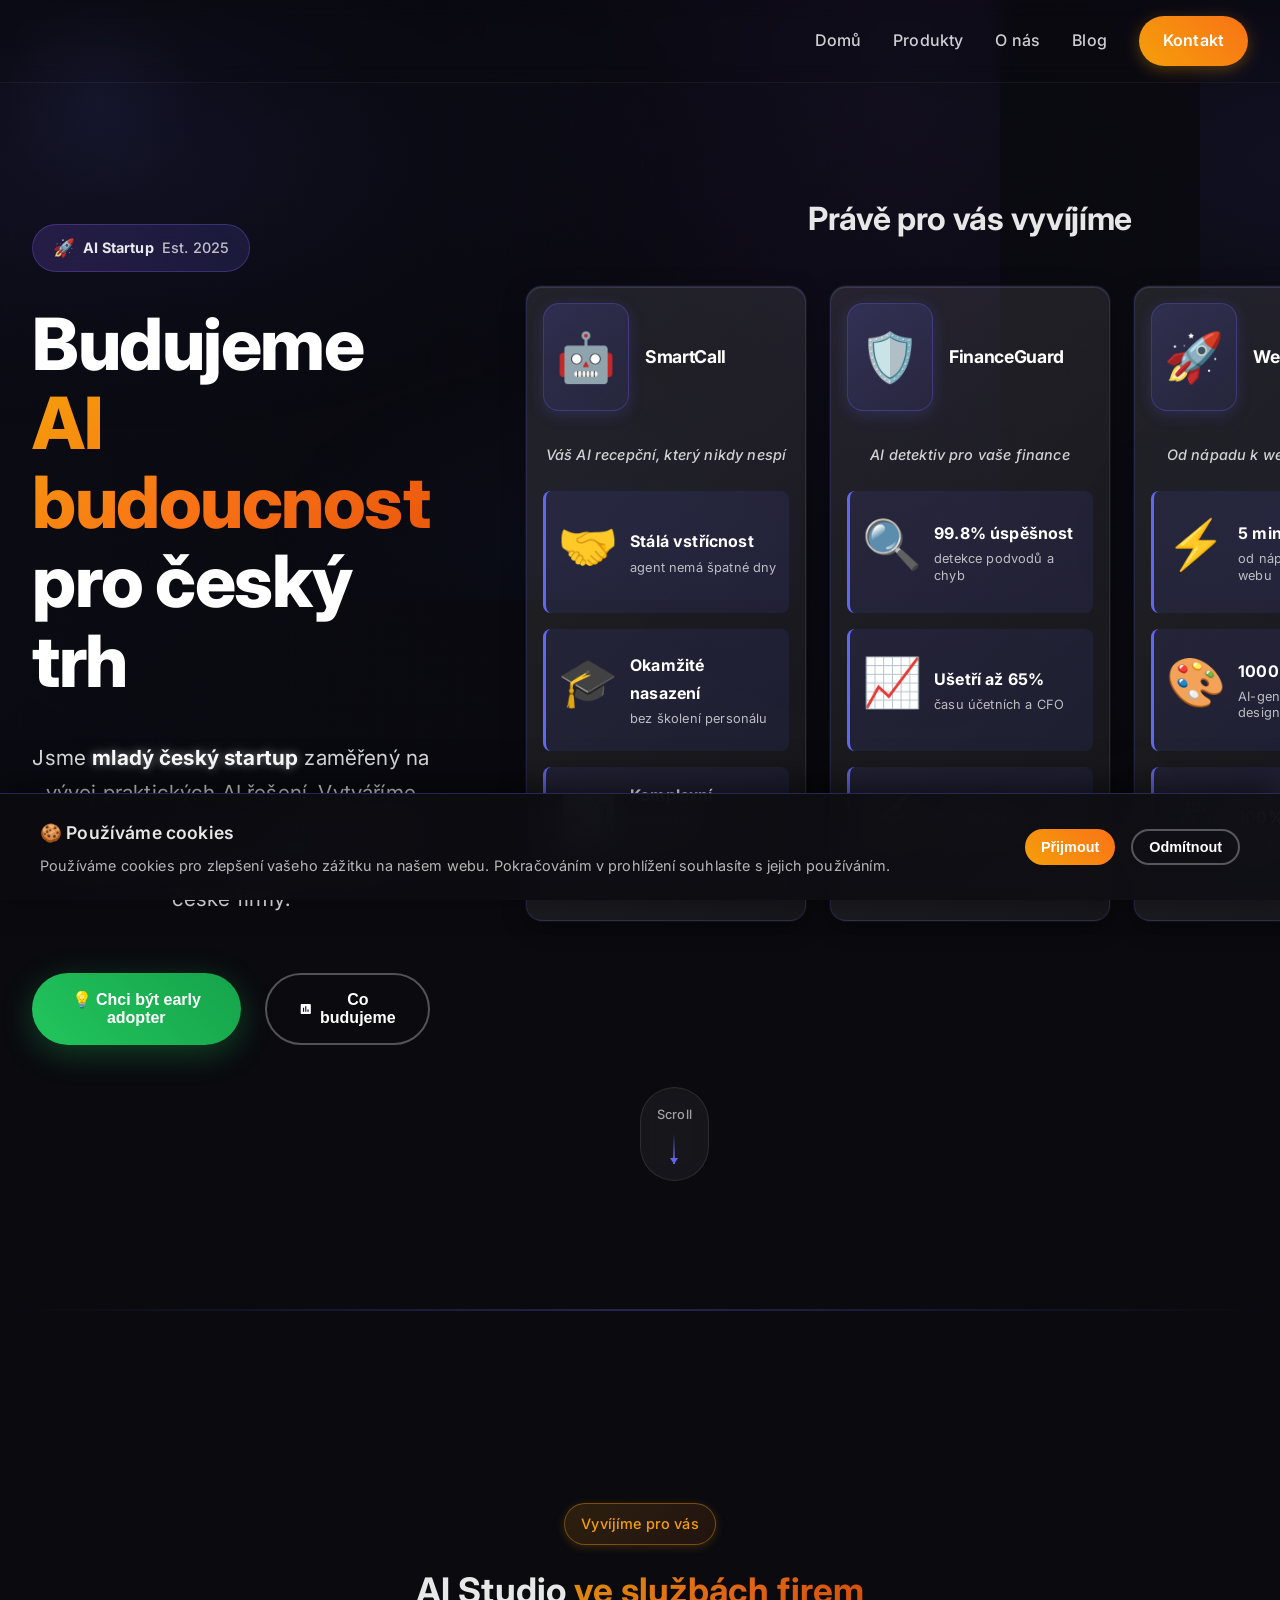
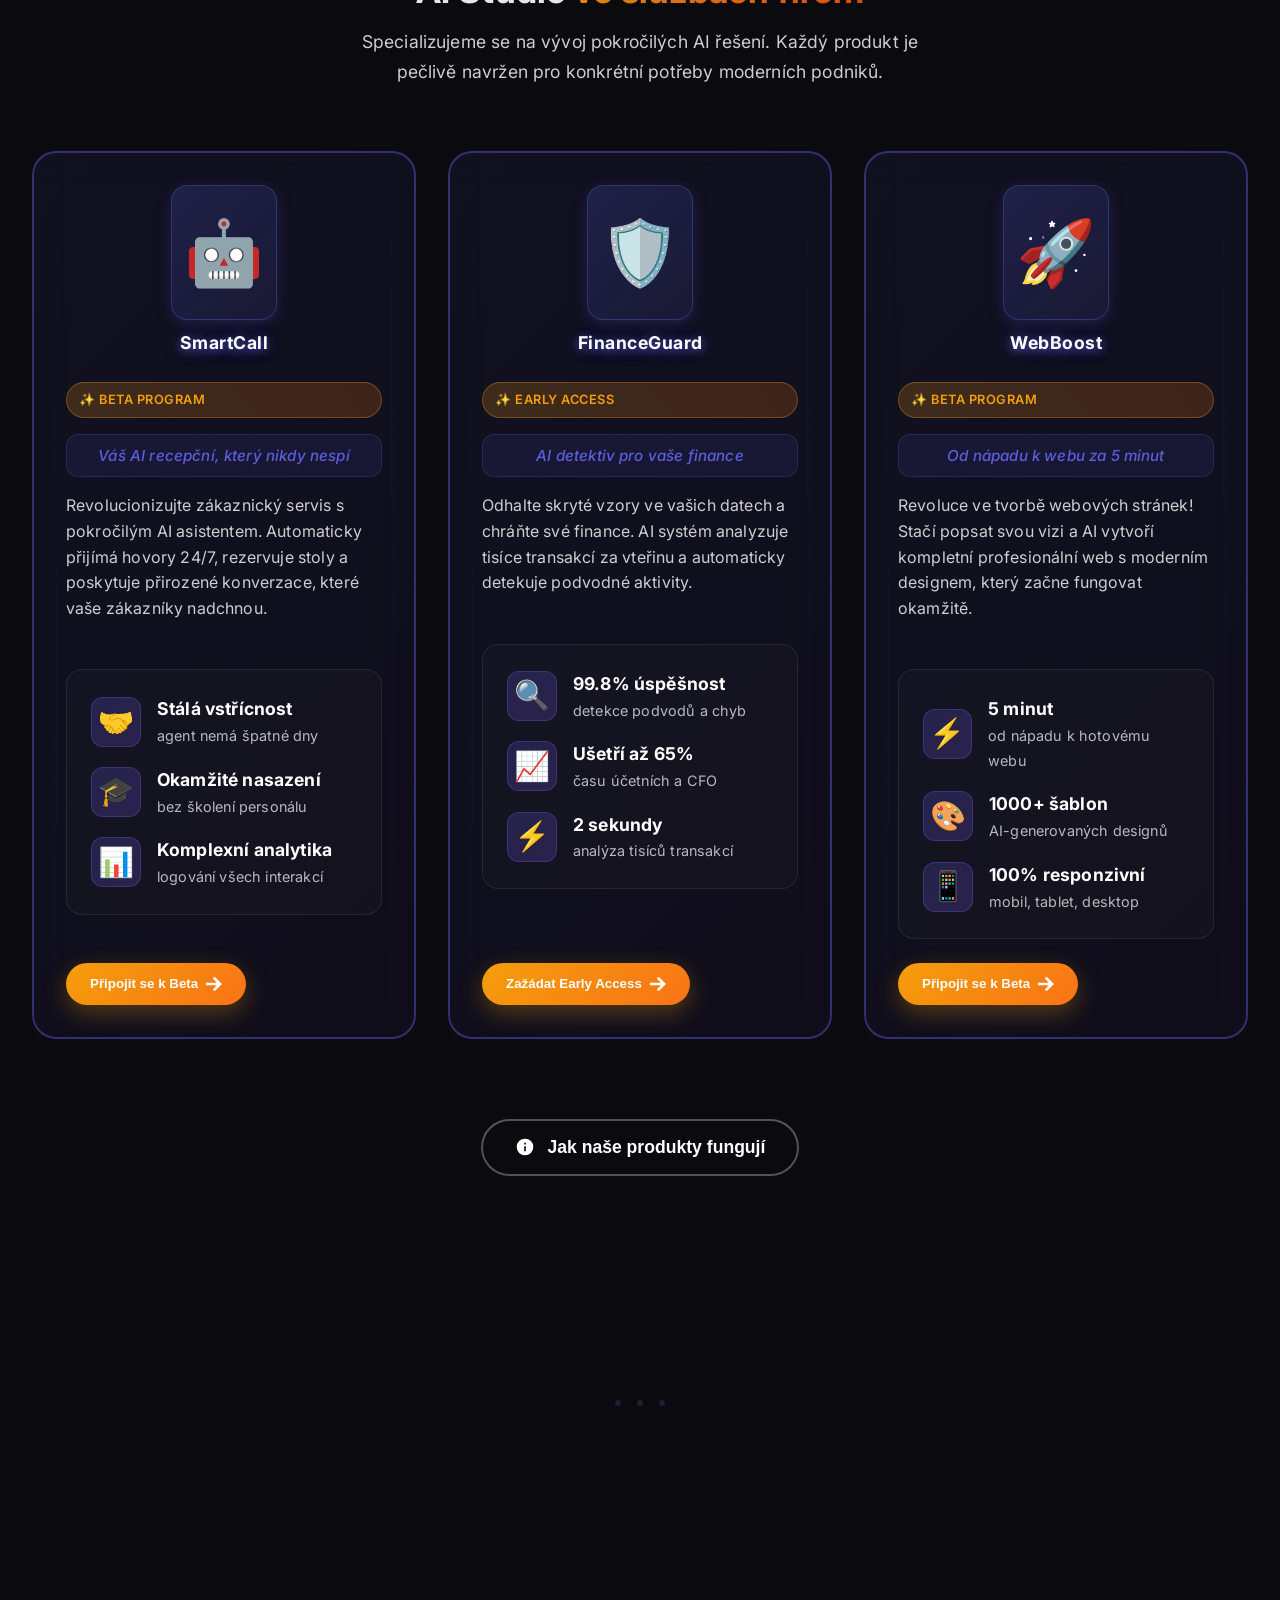
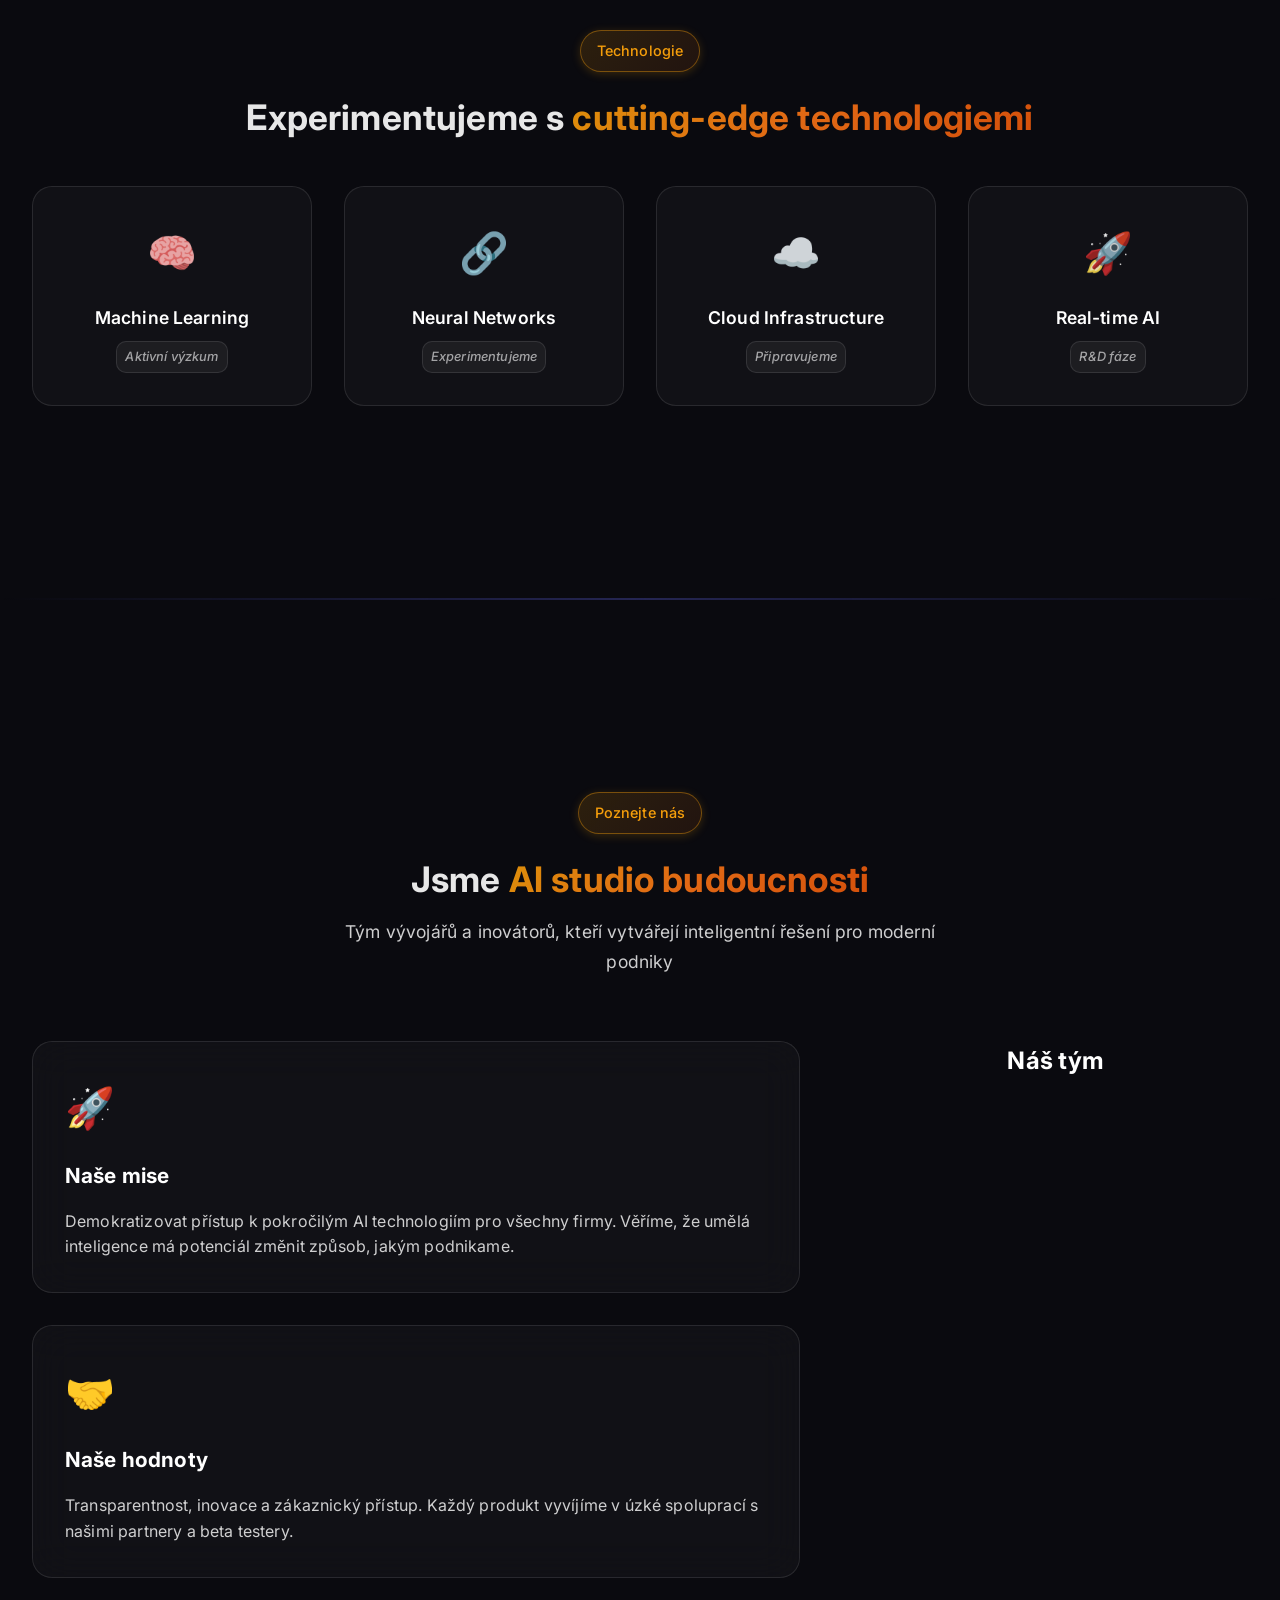
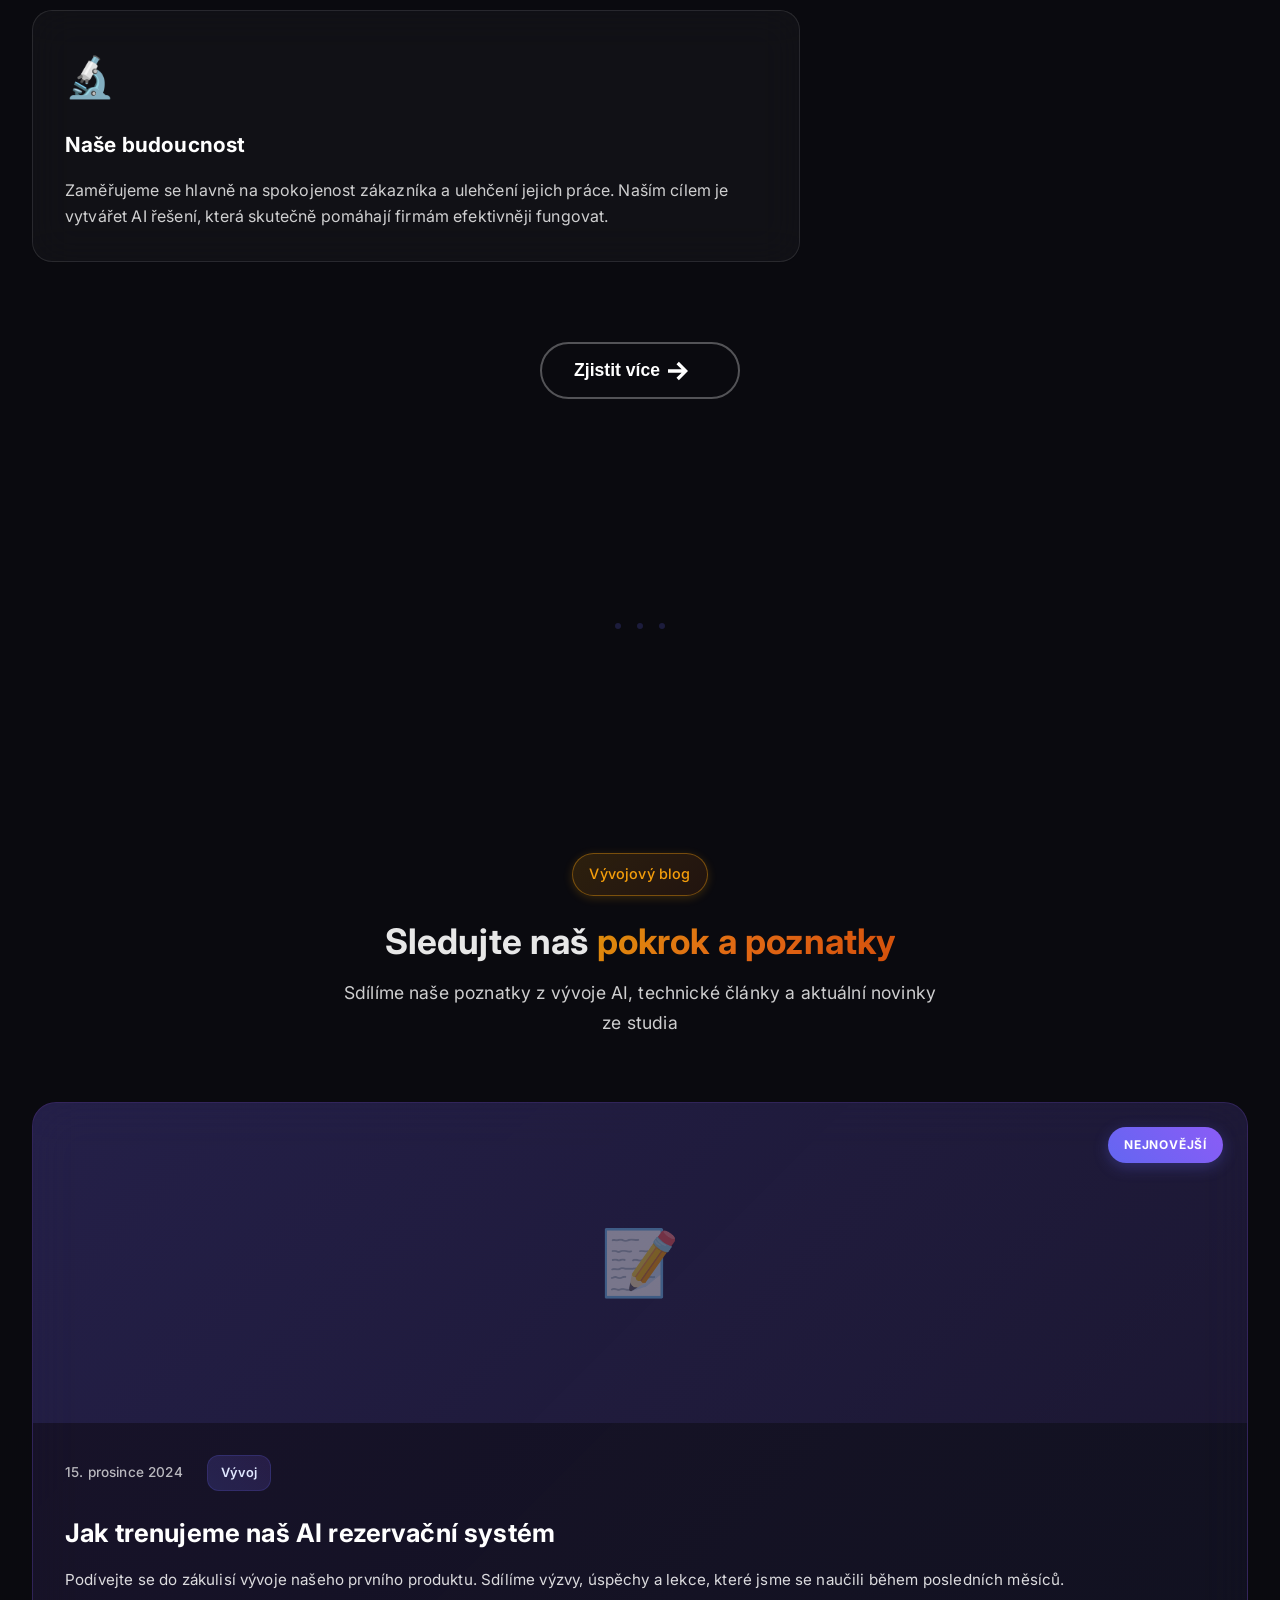
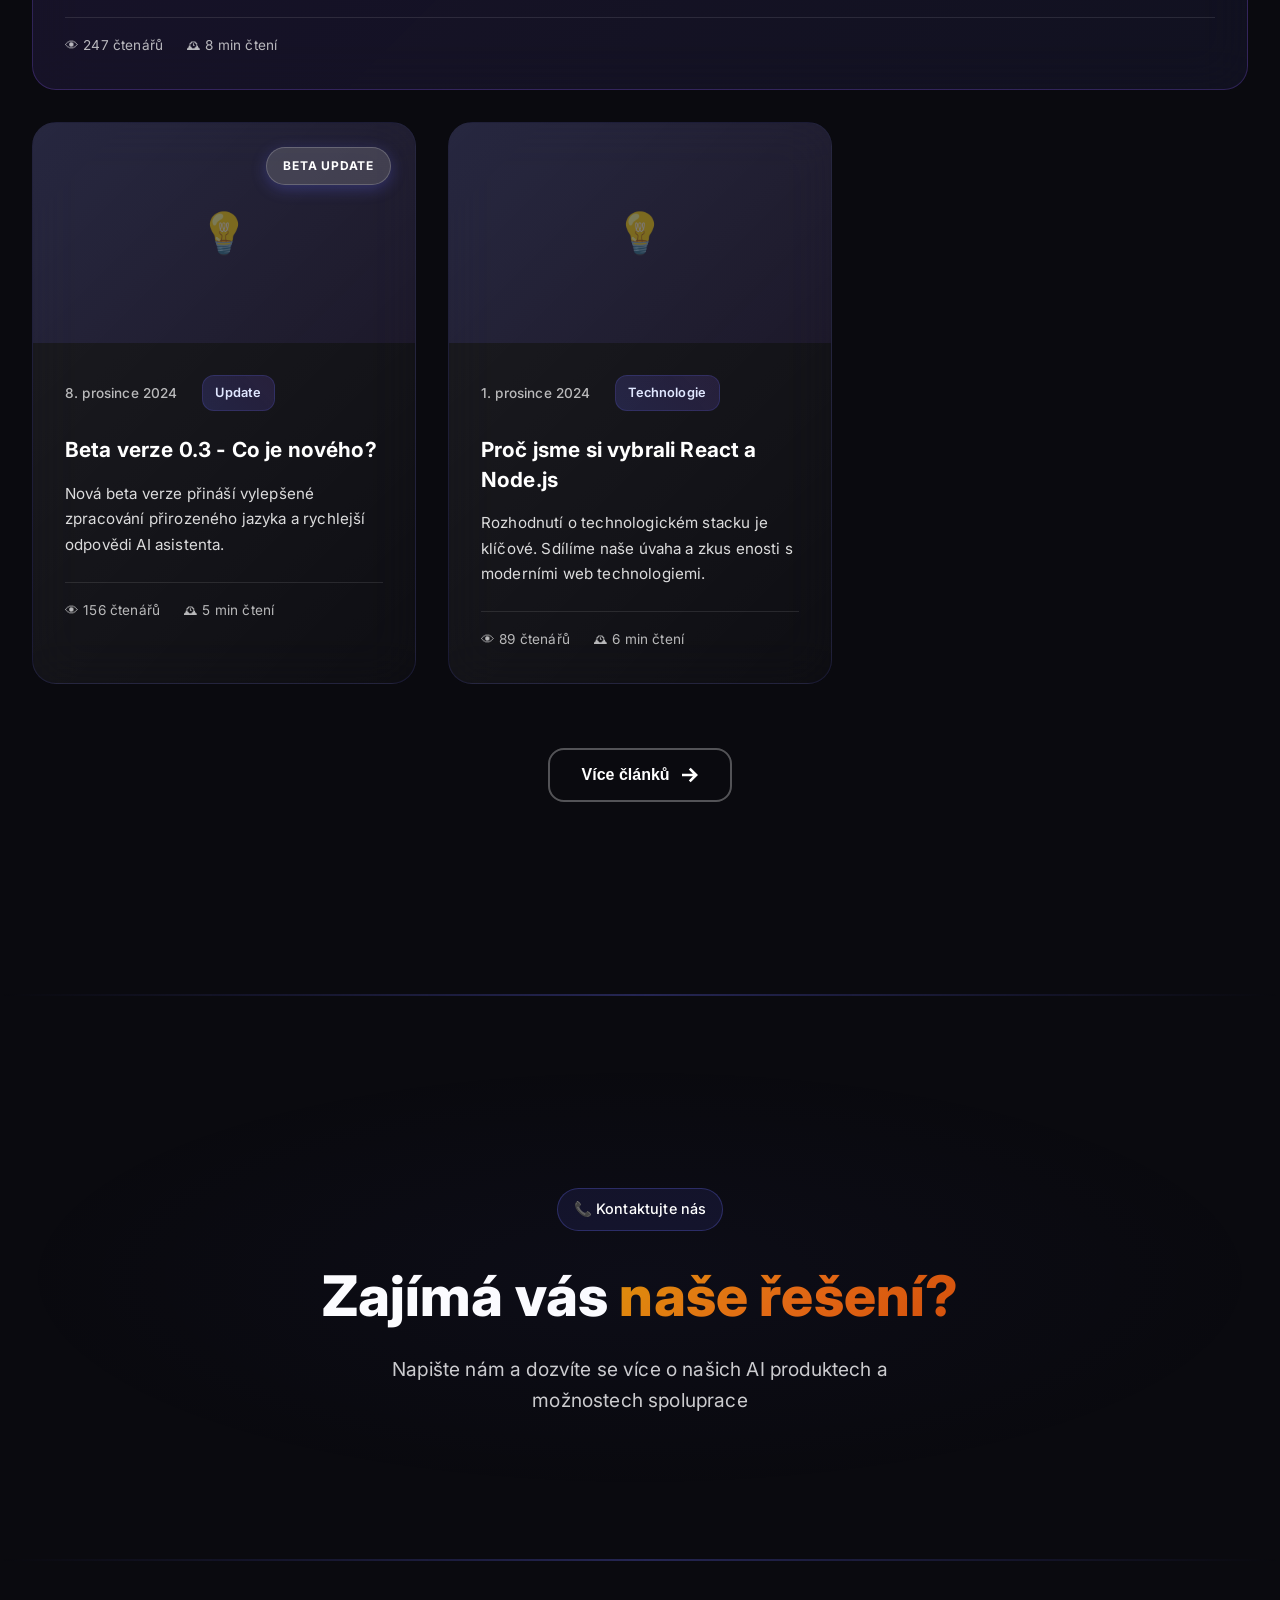
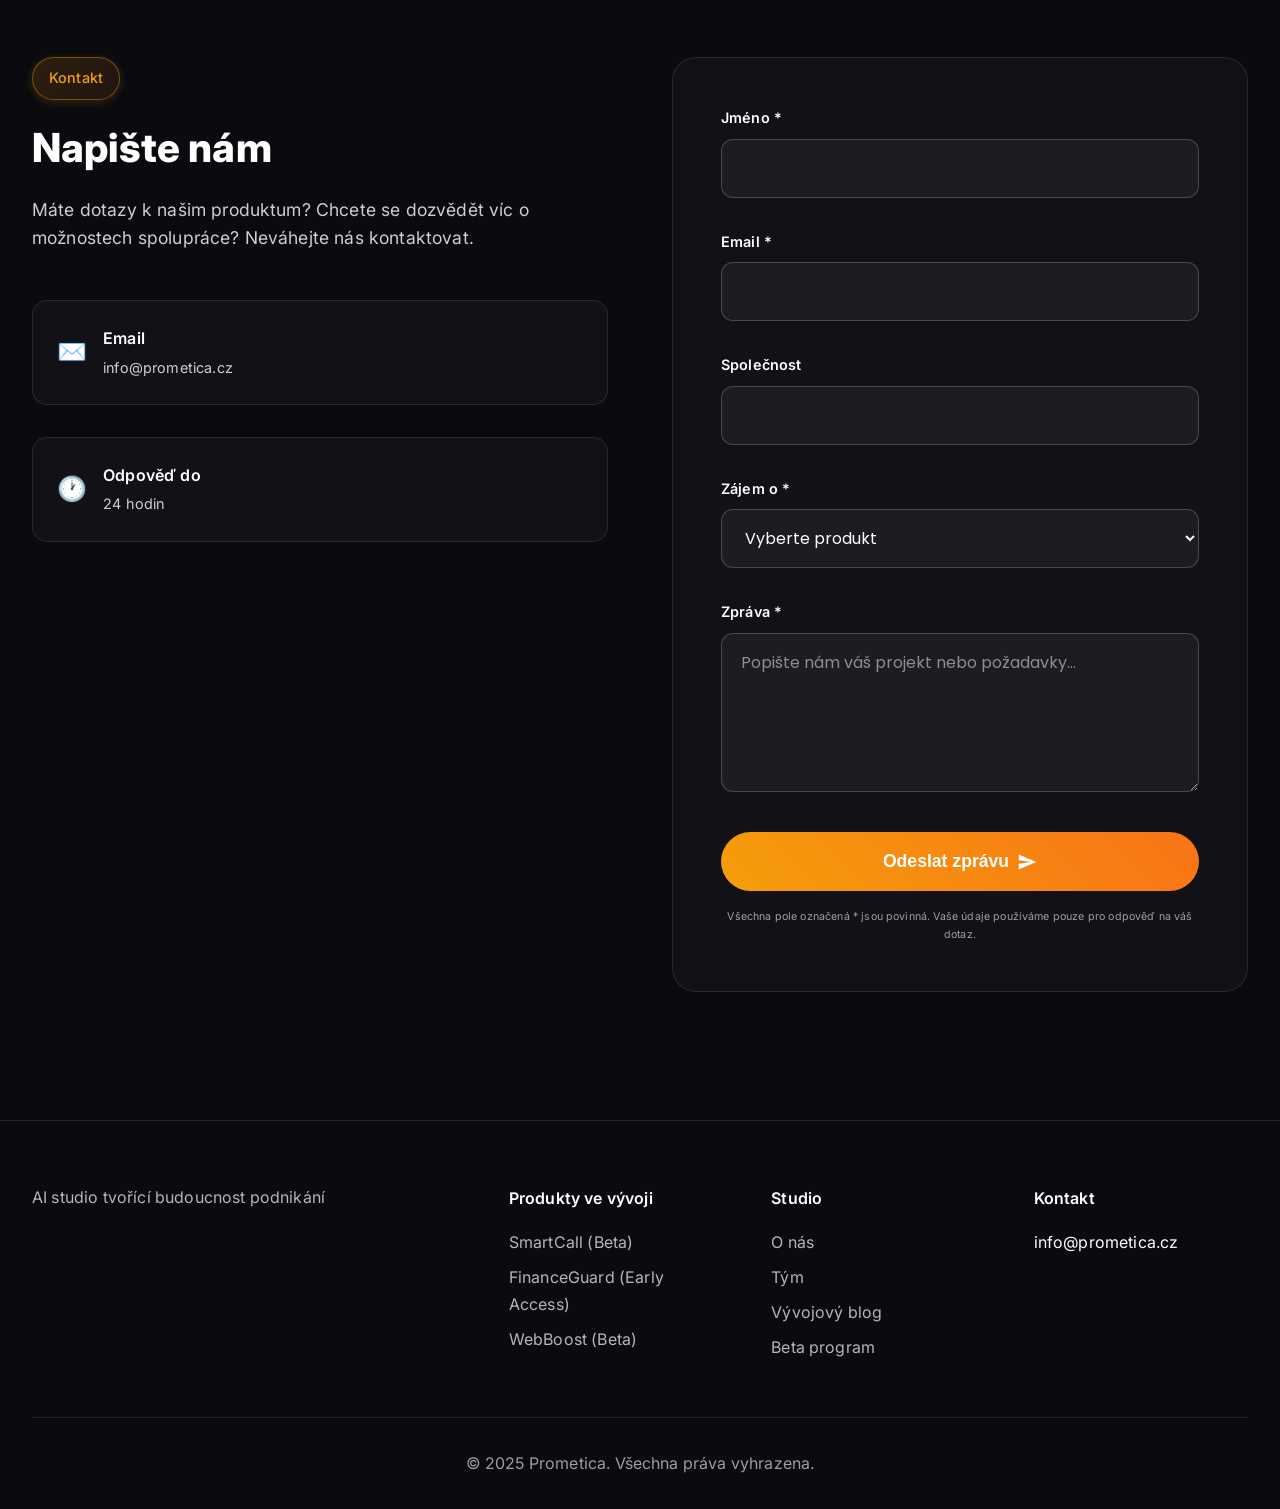
==== index.html @ 22d5f240 "SmartCall vylepšení: nové funkce a lepší UX - Přidány nové funkce SmartCall: stálá vstřícnost, okamž" ====
<!DOCTYPE html>
<html lang="cs">
<head>
    <meta charset="UTF-8">
    <meta name="viewport" content="width=device-width, initial-scale=1.0">
    <meta http-equiv="Cache-Control" content="no-cache, no-store, must-revalidate">
    <meta http-equiv="Pragma" content="no-cache">
    <meta http-equiv="Expires" content="0">
    <title>Prometica - AI řešení budoucnosti</title>
    <link rel="stylesheet" href="./styles.css?v=1.0">
    <link href="https://fonts.googleapis.com/css2?family=Inter:wght@300;400;500;600;700;800&family=Poppins:wght@300;400;500;600;700;800&display=swap" rel="stylesheet">
</head>
<body>
    <!-- Background Elements -->
    <div class="bg-grid"></div>
    <div class="bg-gradient"></div>
    <div class="cursor-glow"></div>
    
    <!-- Navigation -->
    <nav class="navbar">
        <div class="nav-container">
            <div class="nav-menu">
                <a href="#home" class="nav-link">
                    <span class="nav-link-text">Domů</span>
                    <span class="nav-link-hover"></span>
                </a>
                <a href="produkty.html" class="nav-link">
                    <span class="nav-link-text">Produkty</span>
                    <span class="nav-link-hover"></span>
                </a>
                <a href="about_us.html" class="nav-link">
                    <span class="nav-link-text">O nás</span>
                    <span class="nav-link-hover"></span>
                </a>
                <a href="blog.html" class="nav-link">
                    <span class="nav-link-text">Blog</span>
                    <span class="nav-link-hover"></span>
                </a>
                <a href="#contact" class="nav-cta">
                    <span>Kontakt</span>
                    <div class="btn-glow"></div>
                </a>
            </div>
            <div class="mobile-menu-toggle">
                <span></span>
                <span></span>
                <span></span>
            </div>
        </div>
    </nav>

    <!-- Hero Section -->
    <section id="home" class="hero">
        <div class="hero-particles"></div>
        <div class="hero-container">
            <div class="hero-content">
                <div class="startup-badge">
                    <span class="badge-icon">🚀</span>
                    <span class="badge-text">AI Startup</span>
                    <span class="badge-year">Est. 2025</span>
                </div>
                <h1 class="hero-title">
                    <span class="title-line">Budujeme</span>
                    <span class="title-line gradient-text">AI budoucnost</span>
                    <span class="title-line">pro český trh</span>
                </h1>
                <p class="hero-subtitle">
                    Jsme <span class="subtitle-emphasis">mladý český startup</span> zaměřený na vývoj praktických AI řešení. 
Vytváříme řešení, která skutečně 
                    <strong>ušetří čas</strong>, <strong>sníží náklady</strong> a <strong>zautomatizují procesy</strong> pro české firmy.
                </p>
                <div class="hero-buttons">
                    <button class="btn btn-primary hero-cta-primary" onclick="document.querySelector('#contact').scrollIntoView({behavior: 'smooth'})">
                        <span>💡 Chci být early adopter</span>
                        <div class="btn-ripple"></div>
                        <div class="btn-particles"></div>
                    </button>
                    <button class="btn btn-secondary" onclick="document.querySelector('#solutions').scrollIntoView({behavior: 'smooth'})">
                        <svg width="20" height="20" viewBox="0 0 24 24" fill="currentColor">
                            <path d="M19 3H5c-1.1 0-2 .9-2 2v14c0 1.1.9 2 2 2h14c1.1 0 2-.9 2-2V5c0-1.1-.9-2-2-2zM9 17H7v-7h2v7zm4 0h-2V7h2v10zm4 0h-2v-4h2v4z"/>
                        </svg>
                        <span>Co budujeme</span>
                    </button>
                </div>
            </div>
            <div class="hero-visual">
                <h3 class="cards-title">Právě pro vás vyvíjíme</h3>
                <div class="visual-container">
                    <div class="floating-card card-ai">
                        <div class="card-header">
                            <div class="card-icon">🤖</div>
                            <div class="card-title">SmartCall</div>
                        </div>
                        <div class="card-tagline">Váš AI recepční, který nikdy nespí</div>
                        <div class="card-content">
                            <div class="value-proposition">
                                <div class="value-item">
                                    <div class="value-icon">🤝</div>
                                    <div class="value-text">
                                        <div class="value-title">Stálá vstřícnost</div>
                                        <div class="value-desc">agent nemá špatné dny</div>
                                    </div>
                                </div>
                                <div class="value-item">
                                    <div class="value-icon">🎓</div>
                                    <div class="value-text">
                                        <div class="value-title">Okamžité nasazení</div>
                                        <div class="value-desc">bez školení personálu</div>
                                    </div>
                                </div>
                                <div class="value-item">
                                    <div class="value-icon">📊</div>
                                    <div class="value-text">
                                        <div class="value-title">Komplexní analytika</div>
                                        <div class="value-desc">logování všech interakcí</div>
                                    </div>
                                </div>
                            </div>
                        </div>
                        <div class="card-glow"></div>
                    </div>
                    
                    <div class="floating-card card-analytics">
                        <div class="card-header">
                            <div class="card-icon">🛡️</div>
                            <div class="card-title">FinanceGuard</div>
                        </div>
                        <div class="card-tagline">AI detektiv pro vaše finance</div>
                        <div class="card-content">
                            <div class="value-proposition">
                                <div class="value-item">
                                    <div class="value-icon">🔍</div>
                                    <div class="value-text">
                                        <div class="value-title">99.8% úspěšnost</div>
                                        <div class="value-desc">detekce podvodů a chyb</div>
                                    </div>
                                </div>
                                <div class="value-item">
                                    <div class="value-icon">📈</div>
                                    <div class="value-text">
                                        <div class="value-title">Ušetří až 65%</div>
                                        <div class="value-desc">času účetních a CFO</div>
                                    </div>
                                </div>
                                <div class="value-item">
                                    <div class="value-icon">⚡</div>
                                    <div class="value-text">
                                        <div class="value-title">2 sekundy</div>
                                        <div class="value-desc">analýza tisíců transakcí</div>
                                    </div>
                                </div>
                            </div>
                        </div>
                        <div class="card-glow"></div>
                    </div>
                    
                    <div class="floating-card card-automation">
                        <div class="card-header">
                            <div class="card-icon">🚀</div>
                            <div class="card-title">WebBoost</div>
                        </div>
                        <div class="card-tagline">Od nápadu k webu za 5 minut</div>
                        <div class="card-content">
                            <div class="value-proposition">
                                <div class="value-item">
                                    <div class="value-icon">⚡</div>
                                    <div class="value-text">
                                        <div class="value-title">5 minut</div>
                                        <div class="value-desc">od nápadu k hotovému webu</div>
                                    </div>
                                </div>
                                <div class="value-item">
                                    <div class="value-icon">🎨</div>
                                    <div class="value-text">
                                        <div class="value-title">1000+ šablon</div>
                                        <div class="value-desc">AI-generovaných designů</div>
                                    </div>
                                </div>
                                <div class="value-item">
                                    <div class="value-icon">📱</div>
                                    <div class="value-text">
                                        <div class="value-title">100% responzivní</div>
                                        <div class="value-desc">mobil, tablet, desktop</div>
                                    </div>
                                </div>
                            </div>
                        </div>
                        <div class="card-glow"></div>
                    </div>
                </div>
            </div>
        </div>
        <div class="scroll-indicator" onclick="document.querySelector('#solutions').scrollIntoView({behavior: 'smooth'})">
            <div class="scroll-text">Scroll</div>
            <div class="scroll-arrow"></div>
        </div>
    </section>

    <!-- Section Divider -->
    <div class="section-divider"></div>

    <!-- Solutions Section -->
    <section id="solutions" class="solutions">
        <div class="container">
            <div class="section-header">
                <div class="section-badge">
                    <span>Vyvíjíme pro vás</span>
                    <div class="badge-glow"></div>
                </div>
                <h2 class="section-title">
                    <span>AI Studio</span>
                    <span class="gradient-text">ve službách firem</span>
                </h2>
                <p class="section-subtitle">
                    Specializujeme se na vývoj pokročilých AI řešení. Každý produkt je pečlivě navržen pro konkrétní potřeby moderních podniků.
                </p>
            </div>
            
            <div class="solutions-grid">
                <div class="solution-card featured">
                    <div class="card-background"></div>
                    <div class="card-content">
                        <div class="card-icon-container">
                            <div class="card-icon large">🤖</div>
                            <span class="product-name">SmartCall</span>
                            <div class="icon-glow"></div>
                        </div>
                        <div class="product-status premium">✨ Beta Program</div>
                        <div class="product-tagline">Váš AI recepční, který nikdy nespí</div>
                        <p>Revolucionizujte zákaznický servis s pokročilým AI asistentem. Automaticky přijímá hovory 24/7, rezervuje stoly a poskytuje přirozené konverzace, které vaše zákazníky nadchnou.</p>
                        <div class="benefits-grid">
                            <div class="benefit-item">
                                <span class="benefit-icon">🤝</span>
                                <div class="benefit-text">
                                    <strong>Stálá vstřícnost</strong>
                                    <span>agent nemá špatné dny</span>
                                </div>
                            </div>
                            <div class="benefit-item">
                                <span class="benefit-icon">🎓</span>
                                <div class="benefit-text">
                                    <strong>Okamžité nasazení</strong>
                                    <span>bez školení personálu</span>
                                </div>
                            </div>
                            <div class="benefit-item">
                                <span class="benefit-icon">📊</span>
                                <div class="benefit-text">
                                    <strong>Komplexní analytika</strong>
                                    <span>logování všech interakcí</span>
                                </div>
                            </div>
                        </div>
                        <button class="solution-btn premium" onclick="scrollToContact('ai-phone')">
                            <span>Připojit se k Beta</span>
                            <svg width="16" height="16" viewBox="0 0 24 24" fill="currentColor">
                                <path d="M13.025 1l-2.847 2.828 6.176 6.176h-16.354v3.992h16.354l-6.176 6.176 2.847 2.828 10.975-11z"/>
                            </svg>
                        </button>
                    </div>
                    <div class="card-glow premium"></div>
                </div>
                
                <div class="solution-card featured">
                    <div class="card-background"></div>
                    <div class="card-content">
                        <div class="card-icon-container">
                            <div class="card-icon large">🛡️</div>
                            <span class="product-name">FinanceGuard</span>
                            <div class="icon-glow"></div>
                        </div>
                        <div class="product-status premium">✨ Early Access</div>
                        <div class="product-tagline">AI detektiv pro vaše finance</div>
                        <p>Odhalte skryté vzory ve vašich datech a chráňte své finance. AI systém analyzuje tisíce transakcí za vteřinu a automaticky detekuje podvodné aktivity.</p>
                        <div class="benefits-grid">
                            <div class="benefit-item">
                                <span class="benefit-icon">🔍</span>
                                <div class="benefit-text">
                                    <strong>99.8% úspěšnost</strong>
                                    <span>detekce podvodů a chyb</span>
                                </div>
                            </div>
                            <div class="benefit-item">
                                <span class="benefit-icon">📈</span>
                                <div class="benefit-text">
                                    <strong>Ušetří až 65%</strong>
                                    <span>času účetních a CFO</span>
                                </div>
                            </div>
                            <div class="benefit-item">
                                <span class="benefit-icon">⚡</span>
                                <div class="benefit-text">
                                    <strong>2 sekundy</strong>
                                    <span>analýza tisíců transakcí</span>
                                </div>
                            </div>
                        </div>
                        <button class="solution-btn premium" onclick="scrollToContact('ai-accounting')">
                            <span>Zažádat Early Access</span>
                            <svg width="16" height="16" viewBox="0 0 24 24" fill="currentColor">
                                <path d="M13.025 1l-2.847 2.828 6.176 6.176h-16.354v3.992h16.354l-6.176 6.176 2.847 2.828 10.975-11z"/>
                            </svg>
                        </button>
                    </div>
                    <div class="card-glow premium"></div>
                </div>
                
                <div class="solution-card featured">
                    <div class="card-background"></div>
                    <div class="card-content">
                        <div class="card-icon-container">
                            <div class="card-icon large">🚀</div>
                            <span class="product-name">WebBoost</span>
                            <div class="icon-glow"></div>
                        </div>
                        <div class="product-status premium">✨ Beta Program</div>
                        <div class="product-tagline">Od nápadu k webu za 5 minut</div>
                        <p>Revoluce ve tvorbě webových stránek! Stačí popsat svou vizi a AI vytvoří kompletní profesionální web s moderním designem, který začne fungovat okamžitě.</p>
                        <div class="benefits-grid">
                            <div class="benefit-item">
                                <span class="benefit-icon">⚡</span>
                                <div class="benefit-text">
                                    <strong>5 minut</strong>
                                    <span>od nápadu k hotovému webu</span>
                                </div>
                            </div>
                            <div class="benefit-item">
                                <span class="benefit-icon">🎨</span>
                                <div class="benefit-text">
                                    <strong>1000+ šablon</strong>
                                    <span>AI-generovaných designů</span>
                                </div>
                            </div>
                            <div class="benefit-item">
                                <span class="benefit-icon">📱</span>
                                <div class="benefit-text">
                                    <strong>100% responzivní</strong>
                                    <span>mobil, tablet, desktop</span>
                                </div>
                            </div>
                        </div>
                        <button class="solution-btn premium" onclick="scrollToContact('web-creation')">
                            <span>Připojit se k Beta</span>
                            <svg width="16" height="16" viewBox="0 0 24 24" fill="currentColor">
                                <path d="M13.025 1l-2.847 2.828 6.176 6.176h-16.354v3.992h16.354l-6.176 6.176 2.847 2.828 10.975-11z"/>
                            </svg>
                        </button>
                    </div>
                    <div class="card-glow premium"></div>
                </div>
                
            </div>
            
            <!-- How it works button -->
            <div class="solutions-cta">
                <button class="btn btn-secondary btn-large" onclick="window.location.href='produkty.html'">
                    <svg width="20" height="20" viewBox="0 0 24 24" fill="currentColor">
                        <path d="M13 9h-2V7h2m0 10h-2v-6h2m-1-9A10 10 0 0 0 2 12a10 10 0 0 0 10 10 10 10 0 0 0 10-10A10 10 0 0 0 12 2Z"/>
                    </svg>
                    <span>Jak naše produkty fungují</span>
                </button>
            </div>
        </div>
    </section>

    <!-- Section Divider -->
    <div class="section-divider-dots">
        <div class="divider-dot"></div>
        <div class="divider-dot"></div>
        <div class="divider-dot"></div>
    </div>

    <!-- Technology Section -->
    <section id="technology" class="technology">
        <div class="container">
            <div class="section-header">
                <div class="section-badge">
                    <span>Technologie</span>
                    <div class="badge-glow"></div>
                </div>
                <h2 class="section-title">
                    <span>Experimentujeme s</span>
                    <span class="gradient-text">cutting-edge technologiemi</span>
                </h2>
            </div>
            
            <div class="tech-grid">
                <div class="tech-item">
                    <div class="tech-icon">🧠</div>
                    <div class="tech-name">Machine Learning</div>
                    <div class="tech-status">Aktivní výzkum</div>
                </div>
                <div class="tech-item">
                    <div class="tech-icon">🔗</div>
                    <div class="tech-name">Neural Networks</div>
                    <div class="tech-status">Experimentujeme</div>
                </div>
                <div class="tech-item">
                    <div class="tech-icon">☁️</div>
                    <div class="tech-name">Cloud Infrastructure</div>
                    <div class="tech-status">Připravujeme</div>
                </div>
                <div class="tech-item">
                    <div class="tech-icon">🚀</div>
                    <div class="tech-name">Real-time AI</div>
                    <div class="tech-status">R&D fáze</div>
                </div>
            </div>
        </div>
    </section>

    <!-- Section Divider -->
    <div class="section-divider"></div>

    <!-- About Section -->
    <section id="about" class="about">
        <div class="container">
            <div class="section-header">
                <div class="section-badge">
                    <span>Poznejte nás</span>
                    <div class="badge-glow"></div>
                </div>
                <h2 class="section-title">
                    <span>Jsme</span>
                    <span class="gradient-text">AI studio budoucnosti</span>
                </h2>
                <p class="section-subtitle">
                    Tým vývojářů a inovátorů, kteří vytvářejí inteligentní řešení pro moderní podniky
                </p>
            </div>
            
            <div class="about-content">
                <div class="about-story">
                    <div class="story-card">
                        <div class="story-icon">🚀</div>
                        <h3>Naše mise</h3>
                        <p>
                            Demokratizovat přístup k pokročilým AI technologiím pro všechny firmy. Věříme, že umělá inteligence má potenciál změnit způsob, jakým podnikame.
                        </p>
                    </div>
                    
                    <div class="story-card">
                        <div class="story-icon">🤝</div>
                        <h3>Naše hodnoty</h3>
                        <p>
                            Transparentnost, inovace a zákaznický přístup. Každý produkt vyvíjíme v úzké spoluprací s našimi partnery a beta testery.
                        </p>
                    </div>
                    
                    <div class="story-card">
                        <div class="story-icon">🔬</div>
                        <h3>Naše budoucnost</h3>
                        <p>
                            Zaměřujeme se hlavně na spokojenost zákazníka a ulehčení jejich práce. Naším cílem je vytvářet AI řešení, která skutečně pomáhají firmám efektivněji fungovat.
                        </p>
                    </div>
                </div>
                
                <div class="team-preview">
                    <h3>Náš tým</h3>
                    <div class="team-grid">
                    </div>
                </div>
            </div>
            
            <div class="about-cta">
                <button class="btn btn-secondary about-more-btn" onclick="window.location.href='about_us.html'">
                    <span>Zjistit více</span>
                    <svg width="20" height="20" viewBox="0 0 24 24" fill="currentColor">
                        <path d="M13.025 1l-2.847 2.828 6.176 6.176h-16.354v3.992h16.354l-6.176 6.176 2.847 2.828 10.975-11z"/>
                    </svg>
                </button>
            </div>
        </div>
    </section>

    <!-- Section Divider -->
    <div class="section-divider-dots">
        <div class="divider-dot"></div>
        <div class="divider-dot"></div>
        <div class="divider-dot"></div>
    </div>

    <!-- Blog Section -->
    <section id="blog" class="blog">
        <div class="container">
            <div class="section-header">
                <div class="section-badge">
                    <span>Vývojový blog</span>
                    <div class="badge-glow"></div>
                </div>
                <h2 class="section-title">
                    <span>Sledujte naš</span>
                    <span class="gradient-text">pokrok a poznatky</span>
                </h2>
                <p class="section-subtitle">
                    Sdílíme naše poznatky z vývoje AI, technické články a aktuální novinky ze studia
                </p>
            </div>
            
            <div class="blog-grid">
                <article class="blog-post featured">
                    <div class="post-image">
                        <div class="post-badge">Nejnovější</div>
                    </div>
                    <div class="post-content">
                        <div class="post-meta">
                            <span class="post-date">15. prosince 2024</span>
                            <span class="post-category">Vývoj</span>
                        </div>
                        <h3>Jak trenujeme naš AI rezervační systém</h3>
                        <p>Podívejte se do zákulisí vývoje našeho prvního produktu. Sdílíme výzvy, úspěchy a lekce, které jsme se naučili během posledních měsíců.</p>
                        <div class="post-stats">
                            <span>👁 247 čtenářů</span>
                            <span>🕰 8 min čtení</span>
                        </div>
                    </div>
                </article>
                
                <article class="blog-post">
                    <div class="post-image">
                        <div class="post-badge beta">Beta update</div>
                    </div>
                    <div class="post-content">
                        <div class="post-meta">
                            <span class="post-date">8. prosince 2024</span>
                            <span class="post-category">Update</span>
                        </div>
                        <h3>Beta verze 0.3 - Co je nového?</h3>
                        <p>Nová beta verze přináší vylepšené zpracování přirozeného jazyka a rychlejší odpovědi AI asistenta.</p>
                        <div class="post-stats">
                            <span>👁 156 čtenářů</span>
                            <span>🕰 5 min čtení</span>
                        </div>
                    </div>
                </article>
                
                <article class="blog-post">
                    <div class="post-image"></div>
                    <div class="post-content">
                        <div class="post-meta">
                            <span class="post-date">1. prosince 2024</span>
                            <span class="post-category">Technologie</span>
                        </div>
                        <h3>Proč jsme si vybrali React a Node.js</h3>
                        <p>Rozhodnutí o technologickém stacku je klíčové. Sdílíme naše úvaha a zkus enosti s moderními web technologiemi.</p>
                        <div class="post-stats">
                            <span>👁 89 čtenářů</span>
                            <span>🕰 6 min čtení</span>
                        </div>
                    </div>
                </article>
            </div>
            
            <div class="blog-cta">
                <button class="btn btn-secondary" onclick="window.location.href='blog.html'">
                    <span>Více článků</span>
                    <svg width="16" height="16" viewBox="0 0 24 24" fill="currentColor">
                        <path d="M13.025 1l-2.847 2.828 6.176 6.176h-16.354v3.992h16.354l-6.176 6.176 2.847 2.828 10.975-11z"/>
                    </svg>
                </button>
            </div>
        </div>
    </section>

    <!-- Section Divider -->
    <div class="section-divider"></div>

    <!-- CTA Section -->
    <section class="cta">
        <div class="cta-background"></div>
        <div class="container">
            <div class="cta-content">
                <div class="cta-badge">
                    <span>📞 Kontaktujte nás</span>
                    <div class="badge-glow"></div>
                </div>
                <h2 class="cta-title">
                    <span>Zajímá vás</span>
                    <span class="gradient-text">naše řešení?</span>
                </h2>
                <p class="cta-subtitle">
                    Napište nám a dozvíte se více o našich AI produktech a možnostech spoluprace
                </p>
            </div>
        </div>
    </section>

    <!-- Section Divider -->
    <div class="section-divider"></div>

    <!-- Contact Section -->
    <section id="contact" class="contact">
        <div class="container">
            <div class="contact-container">
                <div class="contact-info">
                    <div class="section-badge">
                        <span>Kontakt</span>
                        <div class="badge-glow"></div>
                    </div>
                    <h2>Napište nám</h2>
                    <p>Máte dotazy k našim produktum? Chcete se dozvědět víc o možnostech spolupráce? Neváhejte nás kontaktovat.</p>
                    
                    <div class="contact-methods">
                        <div class="contact-method">
                            <div class="method-icon">✉️</div>
                            <div class="method-info">
                                <div class="method-title">Email</div>
                                <div class="method-value">info@prometica.cz</div>
                            </div>
                        </div>
                        <!-- Telefonní číslo dočasně skryto -->
                        <!-- <div class="contact-method">
                            <div class="method-icon">📱</div>
                            <div class="method-info">
                                <div class="method-title">Telefon</div>
                                <div class="method-value">+420 123 456 789</div>
                            </div>
                        </div> -->
                        <div class="contact-method">
                            <div class="method-icon">🕐</div>
                            <div class="method-info">
                                <div class="method-title">Odpověď do</div>
                                <div class="method-value">24 hodin</div>
                            </div>
                        </div>
                    </div>
                </div>
                
                <div class="contact-form-container">
                    <form class="contact-form" id="contactForm">
                        <div class="form-group">
                            <label for="name">Jméno *</label>
                            <input type="text" id="name" name="name" required>
                        </div>
                        
                        <div class="form-group">
                            <label for="email">Email *</label>
                            <input type="email" id="email" name="email" required>
                        </div>
                        
                        <div class="form-group">
                            <label for="company">Společnost</label>
                            <input type="text" id="company" name="company">
                        </div>
                        
                        <div class="form-group">
                            <label for="interest">Zájem o *</label>
                            <select id="interest" name="interest" required>
                                <option value="">Vyberte produkt</option>
                                <option value="ai-phone">SmartCall</option>
                                <option value="ai-accounting">FinanceGuard</option>
                                <option value="web-creation">WebBoost</option>
                                <option value="consultation">Konzultace</option>
                                <option value="other">Jiné</option>
                            </select>
                        </div>
                        
                        <div class="form-group">
                            <label for="message">Zpráva *</label>
                            <textarea id="message" name="message" rows="5" required placeholder="Popište nám váš projekt nebo požadavky..."></textarea>
                        </div>
                        
                        <button type="submit" class="btn btn-primary btn-large form-submit">
                            <span>Odeslat zprávu</span>
                            <div class="btn-ripple"></div>
                            <svg width="20" height="20" viewBox="0 0 24 24" fill="currentColor">
                                <path d="M2.01 21L23 12 2.01 3 2 10l15 2-15 2z"/>
                            </svg>
                        </button>
                        
                        <div class="form-note">
                            <small>Všechna pole označená * jsou povinná. Vaše údaje používáme pouze pro odpověď na váš dotaz.</small>
                        </div>
                    </form>
                </div>
            </div>
        </div>
    </section>

    <!-- Footer -->
    <footer class="footer">
        <div class="container">
            <div class="footer-content">
                <div class="footer-section">
                    <p>AI studio tvořící budoucnost podnikání</p>
                </div>
                <div class="footer-section">
                    <h4>Produkty ve vývoji</h4>
                    <ul>
                        <li><a href="produkty.html?product=smartcall">SmartCall (Beta)</a></li>
                        <li><a href="produkty.html?product=financeiq">FinanceGuard (Early Access)</a></li>
                        <li><a href="produkty.html?product=webcraft">WebBoost (Beta)</a></li>
                    </ul>
                </div>
                <div class="footer-section">
                    <h4>Studio</h4>
                    <ul>
                        <li><a href="#about">O nás</a></li>
                        <li><a href="#about">Tým</a></li>
                        <li><a href="#blog">Vývojový blog</a></li>
                        <li><a href="#contact">Beta program</a></li>
                    </ul>
                </div>
                <div class="footer-section">
                    <h4>Kontakt</h4>
                    <ul>
                        <li>info@prometica.cz</li>
                        <!-- <li>+420 123 456 789</li> -->
                    </ul>
                </div>
            </div>
            <div class="footer-bottom">
                <p>&copy; 2025 Prometica. Všechna práva vyhrazena.</p>
            </div>
        </div>
    </footer>

    <!-- Cookie Consent Banner -->
    <div id="cookieConsent" class="cookie-consent">
        <div class="cookie-content">
            <div class="cookie-text">
                <h4>🍪 Používáme cookies</h4>
                <p>Používáme cookies pro zlepšení vašeho zážitku na našem webu. Pokračováním v prohlížení souhlasíte s jejich používáním.</p>
            </div>
            <div class="cookie-buttons">
                <button id="acceptCookies" class="btn btn-primary btn-small">
                    <span>Přijmout</span>
                </button>
                <button id="declineCookies" class="btn btn-secondary btn-small">
                    <span>Odmítnout</span>
                </button>
            </div>
        </div>
    </div>

    <script src="./script.js?v=1.0"></script>
    <script src="redirect-blog.js"></script>
    <script>
        // Cookie Consent functionality
        document.addEventListener('DOMContentLoaded', function() {
            const cookieConsent = document.getElementById('cookieConsent');
            const acceptBtn = document.getElementById('acceptCookies');
            const declineBtn = document.getElementById('declineCookies');

            // Check if user has already made a choice
            if (!localStorage.getItem('cookieConsent')) {
                cookieConsent.style.display = 'flex';
            }

            acceptBtn.addEventListener('click', function() {
                localStorage.setItem('cookieConsent', 'accepted');
                cookieConsent.style.display = 'none';
            });

            declineBtn.addEventListener('click', function() {
                localStorage.setItem('cookieConsent', 'declined');
                cookieConsent.style.display = 'none';
            });
        });
    </script>
</body>
</html>
---- styles.css ----
/* ===== RESET & BASE STYLES ===== */
* {
    margin: 0;
    padding: 0;
    box-sizing: border-box;
}

html {
    scroll-padding-top: 80px; /* Offset for fixed navbar */
}

/* Smooth scrolling handled by JavaScript */

/* Custom scrollbar */
::-webkit-scrollbar {
    width: 8px;
}

::-webkit-scrollbar-track {
    background: rgba(255, 255, 255, 0.1);
}

::-webkit-scrollbar-thumb {
    background: rgba(99, 102, 241, 0.3);
    border-radius: 4px;
    transition: background 0.3s ease;
}

::-webkit-scrollbar-thumb:hover {
    background: rgba(99, 102, 241, 0.5);
}

body {
    font-family: 'Inter', 'Poppins', -apple-system, BlinkMacSystemFont, sans-serif;
    line-height: 1.7;
    color: #ffffff;
    background-color: #0a0a0f;
    overflow-x: hidden;
    text-rendering: optimizeLegibility;
    -webkit-font-smoothing: antialiased;
    -moz-osx-font-smoothing: grayscale;
    letter-spacing: 0.01em;
}

.container {
    max-width: 1400px;
    margin: 0 auto;
    padding: 0 2rem;
}

/* ===== BACKGROUND ELEMENTS ===== */
.bg-grid {
    position: fixed;
    top: 0;
    left: 0;
    width: 100%;
    height: 100%;
    background-image: 
        radial-gradient(ellipse 800px 400px at 10% 20%, rgba(99, 102, 241, 0.08) 0%, rgba(99, 102, 241, 0.02) 40%, transparent 70%),
        radial-gradient(ellipse 600px 800px at 90% 10%, rgba(139, 92, 246, 0.06) 0%, rgba(139, 92, 246, 0.015) 50%, transparent 80%),
        radial-gradient(ellipse 500px 300px at 70% 90%, rgba(59, 130, 246, 0.04) 0%, transparent 60%);
        /* Removed conic gradient and one radial for performance */
    background-size: 
        1200px 800px, 
        1000px 1200px, 
        800px 600px;
    animation: floatingLights 50s ease-in-out infinite alternate;
    will-change: background-position;
    z-index: -2;
}

.bg-gradient {
    position: fixed;
    top: 0;
    left: 0;
    width: 100%;
    height: 100%;
    background: 
        linear-gradient(135deg, rgba(99, 102, 241, 0.025) 0%, transparent 50%),
        linear-gradient(225deg, rgba(139, 92, 246, 0.02) 0%, transparent 45%),
        linear-gradient(45deg, rgba(59, 130, 246, 0.015) 0%, transparent 40%),
        radial-gradient(ellipse 120% 80% at 50% 50%, rgba(147, 51, 234, 0.008) 0%, transparent 70%);
    z-index: -1;
    animation: gradientFlow 45s ease-in-out infinite;
    will-change: transform, opacity;
}

.cursor-glow {
    position: fixed;
    width: 200px;
    height: 200px;
    background: radial-gradient(circle, rgba(99, 102, 241, 0.06) 0%, transparent 70%);
    border-radius: 50%;
    pointer-events: none;
    z-index: 9999;
    transition: all 0.3s ease;
    mix-blend-mode: screen;
}

/* ===== ANIMATIONS ===== */
@keyframes floatingLights {
    0% { 
        background-position: 0% 10%, 100% 0%, 60% 80%;
    }
    50% {
        background-position: 20% 30%, 80% 20%, 80% 70%;
    }
    100% { 
        background-position: 0% 10%, 100% 0%, 60% 80%;
    }
}

@keyframes subtleRotate {
    0% { transform: rotate(0deg) scale(1); }
    100% { transform: rotate(360deg) scale(1); }
}

@keyframes gradientFlow {
    0% { 
        transform: rotate(0deg) scale(1) translateX(0%);
        opacity: 0.9;
    }
    25% { 
        transform: rotate(90deg) scale(1.05) translateX(2%);
        opacity: 1;
    }
    50% { 
        transform: rotate(180deg) scale(0.98) translateX(-1%);
        opacity: 0.85;
    }
    75% { 
        transform: rotate(270deg) scale(1.02) translateX(1%);
        opacity: 0.95;
    }
    100% { 
        transform: rotate(360deg) scale(1) translateX(0%);
        opacity: 0.9;
    }
}

@keyframes floatAI {
    0%, 100% { transform: translateY(0px) rotate(0deg); }
    50% { transform: translateY(-15px) rotate(1deg); }
}

@keyframes floatAnalytics {
    0%, 100% { transform: translateY(0px) scale(1); }
    50% { transform: translateY(-25px) scale(1.02); }
}

@keyframes floatAutomation {
    0%, 100% { transform: translateY(0px) rotate(0deg); }
    50% { transform: translateY(-18px) rotate(-1deg); }
}

@keyframes pulse {
    0%, 100% { opacity: 1; }
    50% { opacity: 0.5; }
}

@keyframes ripple {
    0% { transform: scale(0); opacity: 1; }
    100% { transform: scale(4); opacity: 0; }
}

@keyframes particleFloat {
    0% { 
        transform: translateY(0) rotate(0deg);
        opacity: 1;
    }
    100% { 
        transform: translateY(-100px) rotate(360deg);
        opacity: 0;
    }
}

@keyframes slideInUp {
    0% {
        transform: translateY(100px);
        opacity: 0;
    }
    100% {
        transform: translateY(0);
        opacity: 1;
    }
}

@keyframes fadeInScale {
    0% {
        transform: scale(0.8);
        opacity: 0;
    }
    100% {
        transform: scale(1);
        opacity: 1;
    }
}

@keyframes rotate3d {
    0% { transform: rotateX(0) rotateY(0); }
    100% { transform: rotateX(360deg) rotateY(360deg); }
}

@keyframes glow {
    0%, 100% { box-shadow: 0 0 20px rgba(99, 102, 241, 0.5); }
    50% { box-shadow: 0 0 40px rgba(99, 102, 241, 0.8); }
}

/* ===== NAVIGATION ===== */
.navbar {
    position: fixed;
    top: 0;
    left: 0;
    right: 0;
    background: rgba(10, 10, 15, 0.05);
    backdrop-filter: blur(10px);
    border-bottom: 1px solid rgba(255, 255, 255, 0.05);
    z-index: 1000;
    transition: all 0.3s ease;
    transform: translateY(0);
}

.navbar.scrolled {
    background: rgba(10, 10, 15, 0.15);
    backdrop-filter: blur(15px);
    border-bottom: 1px solid rgba(99, 102, 241, 0.2);
}

.navbar.hidden {
    transform: translateY(-100%);
}

.nav-container {
    display: flex;
    justify-content: flex-end;
    align-items: center;
    padding: 1rem 2rem;
    max-width: 1400px;
    margin: 0 auto;
}

.nav-logo {
    display: flex;
    align-items: center;
    gap: 1rem;
    font-weight: 700;
    font-size: 1.5rem;
}

/* ===== LOGO STYLES ===== */
.logo-icon {
    perspective: 1000px;
}

.logo-image {
    width: 40px;
    height: 40px;
    border-radius: 8px;
    object-fit: cover;
    opacity: 0.9;
    filter: brightness(1.1) contrast(1.2);
    transition: all 0.3s ease;
}

.logo-image:hover {
    opacity: 1;
    filter: brightness(1.2) contrast(1.3);
}

.logo-image.small {
    width: 30px;
    height: 30px;
}

.logo-cube {
    position: relative;
    width: 40px;
    height: 40px;
    transform-style: preserve-3d;
    animation: rotate3d 10s linear infinite;
}

.logo-cube.small {
    width: 30px;
    height: 30px;
}

.cube-face {
    position: absolute;
    width: 40px;
    height: 40px;
    background: #6366f1;
    border: 2px solid rgba(255, 255, 255, 0.1);
    opacity: 0.8;
}

.logo-cube.small .cube-face {
    width: 30px;
    height: 30px;
}

.cube-face.front { transform: rotateY(0deg) translateZ(20px); }
.cube-face.back { transform: rotateY(180deg) translateZ(20px); }
.cube-face.right { transform: rotateY(90deg) translateZ(20px); }
.cube-face.left { transform: rotateY(-90deg) translateZ(20px); }
.cube-face.top { transform: rotateX(90deg) translateZ(20px); }
.cube-face.bottom { transform: rotateX(-90deg) translateZ(20px); }

.logo-cube.small .cube-face.front { transform: rotateY(0deg) translateZ(15px); }
.logo-cube.small .cube-face.back { transform: rotateY(180deg) translateZ(15px); }
.logo-cube.small .cube-face.right { transform: rotateY(90deg) translateZ(15px); }
.logo-cube.small .cube-face.left { transform: rotateY(-90deg) translateZ(15px); }
.logo-cube.small .cube-face.top { transform: rotateX(90deg) translateZ(15px); }
.logo-cube.small .cube-face.bottom { transform: rotateX(-90deg) translateZ(15px); }

.logo-text {
    color: #ffffff;
}

/* ===== NAV MENU ===== */
.nav-menu {
    display: flex;
    align-items: center;
    gap: 2rem;
}

.nav-link {
    position: relative;
    text-decoration: none;
    color: rgba(255, 255, 255, 0.8);
    font-weight: 500;
    padding: 0.5rem 0;
    transition: all 0.3s ease;
    overflow: hidden;
}

.nav-link-text {
    position: relative;
    z-index: 2;
}

.nav-link-hover {
    position: absolute;
    bottom: 0;
    left: 50%;
    width: 0%;
    height: 3px;
    background: linear-gradient(90deg, #f59e0b, #f97316);
    transition: all 0.4s cubic-bezier(0.4, 0, 0.2, 1);
    transform: translateX(-50%);
    border-radius: 2px;
    box-shadow: 0 0 10px rgba(245, 158, 11, 0.5);
}

.nav-link:hover {
    color: #f59e0b;
    transform: translateY(-2px);
    text-shadow: 0 0 10px rgba(245, 158, 11, 0.3);
}

.nav-link:hover .nav-link-hover {
    width: 100%;
}

.nav-cta {
    position: relative;
    background: linear-gradient(45deg, #f59e0b, #f97316);
    color: white;
    padding: 0.7rem 1.5rem;
    border-radius: 50px;
    text-decoration: none;
    font-weight: 600;
    transition: all 0.4s cubic-bezier(0.4, 0, 0.2, 1);
    overflow: hidden;
    box-shadow: 0 4px 15px rgba(245, 158, 11, 0.3);
}

.nav-cta:hover {
    transform: translateY(-3px) scale(1.05);
    box-shadow: 0 15px 35px rgba(245, 158, 11, 0.6);
    background: linear-gradient(45deg, #f97316, #ea580c);
}

.btn-glow {
    position: absolute;
    top: 50%;
    left: 50%;
    width: 100%;
    height: 100%;
    background: radial-gradient(circle, rgba(255, 255, 255, 0.3) 0%, rgba(245, 158, 11, 0.1) 50%, transparent 70%);
    border-radius: 50px;
    transform: translate(-50%, -50%) scale(0);
    transition: all 0.6s cubic-bezier(0.4, 0, 0.2, 1);
}

.nav-cta:hover .btn-glow {
    transform: translate(-50%, -50%) scale(1.5) rotate(45deg);
    opacity: 0.8;
}

/* ===== MOBILE MENU ===== */
.mobile-menu-toggle {
    display: none;
    flex-direction: column;
    cursor: pointer;
    padding: 0.5rem;
}

.mobile-menu-toggle span {
    width: 25px;
    height: 3px;
    background: #ffffff;
    margin: 3px 0;
    transition: 0.3s;
    border-radius: 2px;
}

/* ===== CURRENT TIME ===== */
.nav-time {
    font-size: 0.9rem;
    color: rgba(255, 255, 255, 0.8);
    font-weight: 500;
    padding: 0.5rem 1rem;
    background: rgba(255, 255, 255, 0.05);
    border-radius: 20px;
    border: 1px solid rgba(255, 255, 255, 0.1);
    font-family: 'Courier New', monospace;
    letter-spacing: 0.5px;
}

.nav-time::before {
    content: '🕐 ';
    margin-right: 0.3rem;
}

/* ===== STARTUP HERO STYLES ===== */
.startup-badge {
    display: inline-flex;
    align-items: center;
    gap: 0.5rem;
    background: linear-gradient(45deg, rgba(139, 92, 246, 0.2), rgba(99, 102, 241, 0.15));
    backdrop-filter: blur(15px);
    border: 1px solid rgba(139, 92, 246, 0.3);
    padding: 0.5rem 1.25rem;
    border-radius: 25px;
    margin-bottom: 2rem;
    font-size: 0.9rem;
    font-weight: 600;
    color: rgba(255, 255, 255, 0.9);
    animation: badgeGlow 3s ease-in-out infinite alternate;
}

@keyframes badgeGlow {
    0% { box-shadow: 0 0 20px rgba(139, 92, 246, 0.2); }
    100% { box-shadow: 0 0 30px rgba(139, 92, 246, 0.4); }
}

.badge-icon {
    font-size: 1.1rem;
}

.badge-text {
    font-weight: 700;
}

.badge-year {
    opacity: 0.8;
    font-weight: 500;
}

.startup-metrics {
    display: flex;
    gap: 2rem;
    justify-content: center;
    margin: 2rem 0;
    flex-wrap: wrap;
}

.metric-item {
    display: flex;
    align-items: center;
    gap: 1rem;
    background: rgba(255, 255, 255, 0.05);
    backdrop-filter: blur(10px);
    padding: 1rem 1.5rem;
    border-radius: 16px;
    border: 1px solid rgba(99, 102, 241, 0.1);
    transition: all 0.3s ease;
    min-width: 140px;
}

.metric-item:hover {
    transform: translateY(-3px);
    background: rgba(99, 102, 241, 0.1);
    border-color: rgba(99, 102, 241, 0.2);
    box-shadow: 0 10px 40px rgba(0, 0, 0, 0.2);
}

.metric-icon {
    font-size: 1.5rem;
}

.metric-content {
    display: flex;
    flex-direction: column;
    align-items: flex-start;
}

.metric-number {
    font-size: 1.5rem;
    font-weight: 800;
    color: rgba(255, 255, 255, 0.95);
    line-height: 1;
}

.metric-label {
    font-size: 0.8rem;
    color: rgba(255, 255, 255, 0.7);
    font-weight: 500;
    margin-top: 0.25rem;
}

/* Responsive startup metrics */
@media (max-width: 768px) {
    .startup-metrics {
        flex-direction: column;
        align-items: center;
        gap: 1rem;
    }
    
    .metric-item {
        width: 100%;
        max-width: 200px;
        justify-content: center;
    }
    
    .startup-badge {
        font-size: 0.8rem;
        padding: 0.4rem 1rem;
    }
}
.subtitle-highlight {
    background: linear-gradient(45deg, #22c55e, #16a34a);
    -webkit-background-clip: text;
    -webkit-text-fill-color: transparent;
    background-clip: text;
    font-weight: 700;
    font-size: 1.1em;
}

.subtitle-emphasis {
    color: #ffffff;
    font-weight: 700;
    text-shadow: 0 0 10px rgba(255, 255, 255, 0.5);
    position: relative;
}

.hero-value-props {
    display: flex;
    gap: 2rem;
    justify-content: center;
    margin: 2rem 0;
    flex-wrap: wrap;
}

.value-prop {
    display: flex;
    align-items: center;
    gap: 0.5rem;
    background: rgba(99, 102, 241, 0.1);
    backdrop-filter: blur(10px);
    padding: 0.75rem 1.25rem;
    border-radius: 25px;
    border: 1px solid rgba(99, 102, 241, 0.2);
    transition: all 0.3s ease;
}

.value-prop:hover {
    transform: translateY(-2px);
    background: rgba(99, 102, 241, 0.15);
    border-color: rgba(99, 102, 241, 0.3);
    box-shadow: 0 10px 30px rgba(99, 102, 241, 0.2);
}

.prop-icon {
    font-size: 1.2rem;
}

.prop-text {
    font-size: 0.9rem;
    font-weight: 600;
    color: rgba(255, 255, 255, 0.9);
}

.hero-cta-primary {
    background: linear-gradient(45deg, #22c55e, #16a34a) !important;
    border: none !important;
    box-shadow: 0 8px 32px rgba(34, 197, 94, 0.3) !important;
    position: relative;
    overflow: hidden;
}

.hero-cta-primary:hover {
    transform: translateY(-3px) !important;
    box-shadow: 0 12px 40px rgba(34, 197, 94, 0.4) !important;
}

.hero-cta-primary::before {
    content: '';
    position: absolute;
    top: 0;
    left: -100%;
    width: 100%;
    height: 100%;
    background: linear-gradient(90deg, transparent, rgba(255, 255, 255, 0.2), transparent);
    transition: left 0.5s;
}

.hero-cta-primary:hover::before {
    left: 100%;
}

/* Responsive value props */
@media (max-width: 768px) {
    .hero-value-props {
        flex-direction: column;
        align-items: center;
        gap: 1rem;
    }
    
    .value-prop {
        width: fit-content;
    }
}

/* ===== HERO SECTION ===== */
.hero {
    min-height: 100vh;
    display: flex;
    align-items: center;
    position: relative;
    padding: 8rem 0 4rem;
}

.hero-particles {
    position: absolute;
    width: 100%;
    height: 100%;
    overflow: hidden;
    z-index: -1;
}

.hero-particles::before {
    content: '';
    position: absolute;
    width: 2px;
    height: 2px;
    background: #6366f1;
    border-radius: 50%;
    animation: particleFloat 3s linear infinite;
    top: 100%;
    left: 10%;
}

.hero-particles::after {
    content: '';
    position: absolute;
    width: 3px;
    height: 3px;
    background: #ff77c6;
    border-radius: 50%;
    animation: particleFloat 4s linear infinite 1s;
    top: 100%;
    left: 80%;
}

.hero-container {
    display: grid;
    grid-template-columns: 1fr 1.2fr;
    gap: 6rem;
    align-items: start;
    max-width: 1600px;
    margin: 0 auto;
    padding: 4rem 2rem;
    min-height: 100vh;
}

/* ===== HERO CONTENT ===== */
.hero-content {
    padding-top: 2rem;
    animation: slideInUp 1s ease-out;
}

.hero-badge {
    position: relative;
    display: inline-flex;
    align-items: center;
    gap: 0.5rem;
    background: rgba(99, 102, 241, 0.1);
    border: 1px solid rgba(99, 102, 241, 0.3);
    border-radius: 50px;
    padding: 0.5rem 1rem;
    margin-bottom: 2rem;
    font-size: 0.9rem;
    font-weight: 500;
    overflow: hidden;
}

.badge-glow {
    display: none;
}

.hero-title {
    font-size: 4.5rem;
    font-weight: 800;
    line-height: 1.1;
    margin-bottom: 2.5rem;
    letter-spacing: -0.02em;
}

.title-line {
    display: block;
    animation: slideInUp 0.8s ease-out forwards;
    opacity: 0;
}

.title-line:nth-child(1) { animation-delay: 0.2s; }
.title-line:nth-child(2) { animation-delay: 0.4s; }
.title-line:nth-child(3) { animation-delay: 0.6s; }

.gradient-text {
    background: linear-gradient(135deg, #f59e0b, #f97316, #ea580c);
    -webkit-background-clip: text;
    -webkit-text-fill-color: transparent;
    background-clip: text;
    opacity: 0.9;
}

.hero-subtitle {
    font-size: 1.3rem;
    color: rgba(255, 255, 255, 0.85);
    margin-bottom: 3.5rem;
    line-height: 1.7;
    max-width: 540px;
    margin-left: auto;
    margin-right: auto;
    text-align: center;
    animation: slideInUp 0.8s ease-out 0.8s both;
}

.hero-subtitle strong {
    color: #ffffff;
    font-weight: 700;
    text-shadow: 0 0 10px rgba(255, 255, 255, 0.5);
    position: relative;
}

/* ===== BUTTONS ===== */
.hero-buttons {
    display: flex;
    gap: 1.5rem;
    margin-bottom: 4.5rem;
    animation: slideInUp 0.8s ease-out 1s both;
}

.btn {
    position: relative;
    padding: 1rem 2rem;
    border-radius: 50px;
    border: none;
    font-weight: 600;
    font-size: 1rem;
    cursor: pointer;
    transition: all 0.3s ease;
    overflow: hidden;
    display: flex;
    align-items: center;
    gap: 0.5rem;
    text-decoration: none;
}

.btn-primary {
    background: linear-gradient(45deg, #f59e0b, #f97316);
    color: white;
}

.btn-primary:hover {
    transform: translateY(-3px);
    box-shadow: 0 15px 40px rgba(245, 158, 11, 0.4);
    background: linear-gradient(45deg, #f97316, #ea580c);
}

.btn-secondary {
    background: transparent;
    color: white;
    border: 2px solid rgba(255, 255, 255, 0.3);
}

.btn-secondary:hover {
    background: rgba(255, 255, 255, 0.1);
    border-color: rgba(255, 255, 255, 0.5);
    transform: translateY(-3px);
}

.btn-large {
    padding: 1.2rem 2.5rem;
    font-size: 1.1rem;
}

.btn-ripple {
    position: absolute;
    border-radius: 50%;
    background: rgba(255, 255, 255, 0.3);
    transform: scale(0);
    animation: ripple 0.6s linear;
}

.btn-particles {
    position: absolute;
    width: 100%;
    height: 100%;
    pointer-events: none;
}

.btn:active .btn-ripple {
    animation: ripple 0.6s linear;
}

/* ===== HERO STATS ===== */
.hero-stats {
    display: flex;
    gap: 3rem;
    animation: slideInUp 0.8s ease-out 1.2s both;
}

.stat-item {
    text-align: center;
}

.stat-number {
    font-size: 2.5rem;
    font-weight: 800;
    color: #6366f1;
    display: block;
}

.stat-label {
    font-size: 0.9rem;
    color: rgba(255, 255, 255, 0.7);
    margin-top: 0.5rem;
}

/* ===== HERO VISUAL ===== */
.hero-visual {
    position: relative;
    animation: fadeInScale 1s ease-out 0.5s both;
}

.cards-title {
    font-size: 2rem;
    font-weight: 700;
    color: rgba(255, 255, 255, 0.9);
    text-align: center;
    margin-bottom: 2.5rem;
    letter-spacing: -0.01em;
}

@media (min-width: 1025px) {
    .visual-container {
        display: flex;
        gap: 1.5rem;
        justify-content: center;
        align-items: stretch;
        max-width: 100%;
        margin: 0;
        padding: 0;
    }
}

@media (max-width: 1024px) {
    .visual-container {
        display: grid;
        grid-template-columns: 1fr;
        gap: 2rem;
        max-width: 100%;
        margin: 0;
        padding: 0;
    }
}


/* ===== NEW MARKETING CARD STYLES ===== */
/* Test hover functionality */
.floating-card .value-item {
    cursor: pointer;
}

.floating-card .value-item:hover {
    background: rgba(99, 102, 241, 0.15) !important;
    transform: translateX(5px) !important;
}
.card-tagline {
    font-size: 0.9rem;
    color: rgba(255, 255, 255, 0.8);
    margin: 0.5rem 0;
    text-align: center;
    font-style: italic;
    font-weight: 500;
}

.value-proposition {
    display: flex;
    flex-direction: column;
    gap: 1rem;
    margin: 1rem 0;
}

.value-item {
    display: flex;
    align-items: center;
    gap: 0.75rem;
    padding: 0.75rem;
    background: rgba(99, 102, 241, 0.1);
    border-radius: 8px;
    border-left: 3px solid #6366f1;
    transition: all 0.3s ease;
}

.value-item:hover {
    background: rgba(99, 102, 241, 0.15);
    transform: translateX(5px);
}

.value-icon {
    font-size: 1.5rem;
    min-width: 40px;
    text-align: center;
}

.value-text {
    flex: 1;
}

.value-title {
    font-size: 1rem;
    font-weight: 700;
    color: #ffffff;
    margin-bottom: 0.25rem;
}

.value-desc {
    font-size: 0.8rem;
    color: rgba(255, 255, 255, 0.7);
    line-height: 1.3;
}

.cta-section {
    margin-top: auto;
    padding-top: 1rem;
    border-top: 1px solid rgba(99, 102, 241, 0.2);
    text-align: center;
}

.pricing {
    font-size: 1rem;
    color: rgba(255, 255, 255, 0.9);
    margin-bottom: 0.5rem;
}

.price {
    font-size: 1.2rem;
    font-weight: 700;
    color: #22c55e;
    background: linear-gradient(45deg, #22c55e, #16a34a);
    -webkit-background-clip: text;
    -webkit-text-fill-color: transparent;
    background-clip: text;
}

.roi-highlight {
    font-size: 0.85rem;
    color: #f59e0b;
    font-weight: 600;
    background: rgba(245, 158, 11, 0.1);
    padding: 0.25rem 0.75rem;
    border-radius: 12px;
    display: inline-block;
}

/* ===== SIMULATED CALL STYLES ===== */
.simulated-call {
    width: 100%;
    min-height: 220px;
    background: linear-gradient(145deg, #1a1a2e, #16213e);
    border: 2px solid rgba(99, 102, 241, 0.3);
    border-radius: 16px;
    padding: 1rem;
    position: relative;
    overflow: hidden;
}

.incoming-call {
    display: flex;
    flex-direction: column;
    align-items: center;
    justify-content: center;
    gap: 1rem;
    height: 100%;
    text-align: center;
}

.call-indicator {
    width: 60px;
    height: 60px;
    background: linear-gradient(45deg, #22c55e, #16a34a);
    border-radius: 50%;
    display: flex;
    align-items: center;
    justify-content: center;
    font-size: 1.5rem;
}

.call-indicator.pulse {
    animation: callPulse 2s infinite;
}

@keyframes callPulse {
    0%, 100% { transform: scale(1); box-shadow: 0 0 0 0 rgba(34, 197, 94, 0.4); }
    50% { transform: scale(1.05); box-shadow: 0 0 20px 10px rgba(34, 197, 94, 0.1); }
}

.call-info {
    display: flex;
    flex-direction: column;
    gap: 0.5rem;
}

.caller-name {
    font-size: 1rem;
    font-weight: 600;
    color: #ffffff;
}

.call-action {
    font-size: 0.85rem;
    color: rgba(255, 255, 255, 0.7);
}

.answer-btn {
    background: linear-gradient(45deg, #22c55e, #16a34a);
    border: none;
    border-radius: 50%;
    width: 50px;
    height: 50px;
    display: flex;
    align-items: center;
    justify-content: center;
    cursor: pointer;
    transition: all 0.3s ease;
    font-size: 1.2rem;
}

.answer-btn:hover {
    transform: scale(1.1);
    box-shadow: 0 5px 20px rgba(34, 197, 94, 0.3);
}

.active-call {
    display: flex;
    flex-direction: column;
    gap: 1rem;
    height: 100%;
}

.call-header {
    display: flex;
    align-items: center;
    justify-content: space-between;
    padding: 0.75rem;
    background: rgba(255, 255, 255, 0.1);
    border-radius: 10px;
    backdrop-filter: blur(10px);
}

.caller-details {
    flex: 1;
    margin-left: 0.75rem;
}

.call-time {
    font-size: 0.85rem;
    color: rgba(255, 255, 255, 0.7);
}

.call-status-indicator {
    font-size: 0.8rem;
    font-weight: 600;
}

.live-conversation {
    flex: 1;
    background: rgba(0, 0, 0, 0.3);
    border-radius: 10px;
    padding: 0.75rem;
}

.conversation-header {
    font-size: 0.8rem;
    color: #8b5cf6;
    font-weight: 600;
    margin-bottom: 0.5rem;
}

.conversation-messages {
    display: flex;
    flex-direction: column;
    gap: 0.5rem;
    font-size: 0.8rem;
}

.message {
    padding: 0.4rem 0.6rem;
    border-radius: 8px;
    max-width: 80%;
    animation: messageSlideIn 0.5s ease-out;
}

.ai-message {
    background: linear-gradient(45deg, #6366f1, #8b5cf6);
    align-self: flex-start;
    color: white;
}

.customer-message {
    background: rgba(255, 255, 255, 0.1);
    align-self: flex-end;
    color: rgba(255, 255, 255, 0.9);
}

@keyframes messageSlideIn {
    from { opacity: 0; transform: translateY(10px); }
    to { opacity: 1; transform: translateY(0); }
}

.conversion-success {
    background: linear-gradient(45deg, #22c55e, #16a34a);
    border-radius: 10px;
    padding: 0.75rem;
    text-align: center;
    color: white;
}

.success-indicator {
    font-weight: 600;
    margin-bottom: 0.25rem;
}

.revenue-boost {
    font-size: 0.9rem;
    font-weight: 700;
}

/* ===== AI ANALYSIS LOADING STYLES ===== */
.ai-analysis-loading {
    display: flex;
    flex-direction: column;
    gap: 1rem;
    padding: 1rem;
    background: linear-gradient(145deg, rgba(139, 92, 246, 0.1), rgba(99, 102, 241, 0.1));
    border-radius: 12px;
    min-height: 280px;
}

.analysis-header {
    display: flex;
    align-items: center;
    gap: 0.75rem;
    margin-bottom: 1rem;
}

.ai-brain {
    font-size: 2rem;
    animation: brainPulse 2s infinite;
}

@keyframes brainPulse {
    0%, 100% { transform: scale(1); }
    50% { transform: scale(1.1); }
}

.analysis-title {
    font-size: 1.1rem;
    font-weight: 600;
    color: #8b5cf6;
}

.scanning-process {
    display: flex;
    flex-direction: column;
    gap: 0.75rem;
    margin-bottom: 1rem;
}

.scan-step {
    display: flex;
    align-items: center;
    gap: 0.75rem;
    padding: 0.75rem;
    background: rgba(255, 255, 255, 0.05);
    border-radius: 8px;
    opacity: 0.5;
    transition: all 0.3s ease;
}

.scan-step.active {
    opacity: 1;
    background: rgba(139, 92, 246, 0.1);
    border: 1px solid rgba(139, 92, 246, 0.3);
}

.scan-step.completed {
    opacity: 1;
    background: rgba(34, 197, 94, 0.1);
    border: 1px solid rgba(34, 197, 94, 0.3);
}

.step-icon {
    font-size: 1.2rem;
}

.step-text {
    flex: 1;
    font-size: 0.9rem;
    font-weight: 500;
}

.step-progress {
    width: 40px;
    height: 4px;
    background: rgba(255, 255, 255, 0.1);
    border-radius: 2px;
    overflow: hidden;
}

.progress-bar {
    height: 100%;
    background: linear-gradient(45deg, #8b5cf6, #6366f1);
    border-radius: 2px;
    animation: progressFill 2s ease-in-out infinite;
}

@keyframes progressFill {
    0% { width: 0%; }
    100% { width: 100%; }
}

.live-discoveries {
    display: flex;
    flex-direction: column;
    gap: 0.5rem;
}

.discovery-item {
    padding: 0.5rem 0.75rem;
    background: rgba(0, 0, 0, 0.3);
    border-radius: 6px;
    font-size: 0.85rem;
    border-left: 3px solid #f59e0b;
    opacity: 0;
    transition: opacity 0.5s ease-out;
}

@keyframes discoverySlideIn {
    from { opacity: 0; transform: translateX(-20px); }
    to { opacity: 1; transform: translateX(0); }
}

/* ===== ENHANCED RESULTS STYLES ===== */
.results-header {
    display: flex;
    align-items: center;
    gap: 0.75rem;
    margin-bottom: 1rem;
    padding: 0.75rem;
    background: linear-gradient(45deg, rgba(34, 197, 94, 0.1), rgba(16, 185, 129, 0.1));
    border-radius: 8px;
}

.success-icon {
    font-size: 1.5rem;
}

.results-title {
    font-weight: 600;
    color: #22c55e;
}

.impact-metrics {
    display: flex;
    gap: 0.75rem;
    margin-bottom: 1rem;
}

.impact-card {
    flex: 1;
    padding: 0.75rem;
    border-radius: 8px;
    text-align: center;
}

.impact-card.money {
    background: linear-gradient(45deg, rgba(34, 197, 94, 0.1), rgba(16, 185, 129, 0.1));
}

.impact-card.security {
    background: linear-gradient(45deg, rgba(239, 68, 68, 0.1), rgba(220, 38, 38, 0.1));
}

.impact-value {
    font-size: 1.2rem;
    font-weight: 700;
    color: #ffffff;
    margin-bottom: 0.25rem;
}

.impact-label {
    font-size: 0.8rem;
    color: rgba(255, 255, 255, 0.7);
}

.mini-dashboard {
    display: flex;
    justify-content: space-between;
    align-items: center;
    gap: 1rem;
}

.dashboard-chart {
    flex: 1;
}

.chart-title {
    font-size: 0.8rem;
    color: rgba(255, 255, 255, 0.7);
    margin-bottom: 0.5rem;
}

.chart-bars {
    display: flex;
    align-items: end;
    gap: 0.25rem;
    height: 40px;
}

.bar {
    flex: 1;
    background: linear-gradient(to top, #6366f1, #8b5cf6);
    border-radius: 2px 2px 0 0;
    animation: barGrow 1s ease-out;
}

@keyframes barGrow {
    from { height: 0%; }
    to { height: var(--height, 100%); }
}

.accuracy-score {
    text-align: center;
    background: rgba(99, 102, 241, 0.1);
    padding: 0.75rem;
    border-radius: 8px;
}

.score {
    font-size: 1.5rem;
    font-weight: 700;
    color: #6366f1;
}

.score-label {
    font-size: 0.8rem;
    color: rgba(255, 255, 255, 0.7);
}

/* ===== WEB CREATION STYLES ===== */
.web-creation-process {
    display: flex;
    flex-direction: column;
    gap: 1rem;
    padding: 1rem;
    min-height: 260px;
}

.creation-input {
    display: flex;
    align-items: center;
    gap: 1rem;
    margin-bottom: 1rem;
}

.input-container {
    display: flex;
    align-items: center;
    gap: 0.75rem;
    flex: 1;
    padding: 0.75rem;
    background: rgba(99, 102, 241, 0.1);
    border-radius: 10px;
    border: 1px solid rgba(99, 102, 241, 0.2);
}

.input-icon {
    font-size: 1.2rem;
}

.idea-text {
    font-size: 0.9rem;
    font-style: italic;
    color: rgba(255, 255, 255, 0.9);
}

.magic-wand {
    font-size: 1.5rem;
    animation: wandSpark 3s infinite;
}

@keyframes wandSpark {
    0%, 100% { transform: rotate(0deg) scale(1); }
    25% { transform: rotate(10deg) scale(1.1); }
    50% { transform: rotate(-5deg) scale(1.05); }
    75% { transform: rotate(5deg) scale(1.1); }
}

.creation-timeline {
    display: flex;
    flex-direction: column;
    gap: 0.5rem;
    margin-bottom: 1rem;
}

.timeline-item {
    display: flex;
    align-items: center;
    gap: 0.75rem;
    padding: 0.5rem 0.75rem;
    border-radius: 8px;
    background: rgba(255, 255, 255, 0.05);
    transition: all 0.3s ease;
}

.timeline-item.completed {
    background: rgba(34, 197, 94, 0.1);
    border-left: 3px solid #22c55e;
}

.timeline-item.active {
    background: rgba(99, 102, 241, 0.1);
    border-left: 3px solid #6366f1;
}

.timeline-icon {
    font-size: 1rem;
}

.timeline-text {
    flex: 1;
    font-size: 0.85rem;
    font-weight: 500;
}

.timeline-duration {
    font-size: 0.8rem;
    color: rgba(255, 255, 255, 0.6);
    font-weight: 600;
}

.website-preview {
    display: flex;
    flex-direction: column;
    gap: 0.75rem;
}

.browser-mockup {
    background: #ffffff;
    border-radius: 8px;
    overflow: hidden;
    box-shadow: 0 4px 20px rgba(0, 0, 0, 0.2);
}

.browser-header {
    display: flex;
    align-items: center;
    gap: 0.75rem;
    padding: 0.5rem 0.75rem;
    background: #f3f4f6;
    border-bottom: 1px solid #e5e7eb;
}

.browser-dots {
    display: flex;
    gap: 0.25rem;
}

.dot {
    width: 8px;
    height: 8px;
    border-radius: 50%;
}

.dot.red { background: #ef4444; }
.dot.yellow { background: #f59e0b; }
.dot.green { background: #22c55e; }

.browser-url {
    flex: 1;
    font-size: 0.75rem;
    color: #6b7280;
    background: white;
    padding: 0.25rem 0.5rem;
    border-radius: 4px;
}

.website-content {
    padding: 0.75rem;
    min-height: 80px;
    background: linear-gradient(135deg, #f8fafc, #e2e8f0);
}

.site-header {
    height: 12px;
    background: linear-gradient(45deg, #6366f1, #8b5cf6);
    border-radius: 2px;
    margin-bottom: 0.5rem;
}

.product-grid {
    display: flex;
    gap: 0.25rem;
    margin-bottom: 0.5rem;
}

.product-card {
    flex: 1;
    height: 20px;
    background: #e5e7eb;
    border-radius: 2px;
}

.checkout-section {
    height: 8px;
    background: linear-gradient(45deg, #22c55e, #16a34a);
    border-radius: 2px;
}

.creation-stats {
    display: flex;
    justify-content: space-around;
    gap: 0.75rem;
}

.stat-item {
    display: flex;
    flex-direction: column;
    align-items: center;
    gap: 0.25rem;
}

.stat-icon {
    font-size: 1rem;
}

.stat-text {
    font-size: 0.75rem;
    color: rgba(255, 255, 255, 0.7);
    font-weight: 500;
}

/* ===== FLOATING CARDS ===== */
.floating-card {
    position: relative;
    background: linear-gradient(135deg, rgba(255, 255, 255, 0.1), rgba(255, 255, 255, 0.05));
    backdrop-filter: blur(25px);
    border: 1px solid rgba(99, 102, 241, 0.2);
    border-radius: 16px;
    padding: 1rem;
    flex: 1;
    width: 280px;
    min-height: 280px;
    margin: 0 auto;
    display: flex;
    flex-direction: column;
    box-shadow: 
        0 6px 24px rgba(0, 0, 0, 0.3),
        0 0 0 1px rgba(255, 255, 255, 0.05),
        inset 0 1px 0 rgba(255, 255, 255, 0.1);
    transition: all 0.4s ease;
    overflow: visible;
}

.card-content {
    flex-grow: 1;
    position: relative;
    display: flex;
    flex-direction: column;
}

/* Card content styles */
.insight-text {
    margin-top: 0.8rem;
    padding: 0.6rem;
    background: rgba(99, 102, 241, 0.1);
    border-radius: 8px;
    font-size: 0.85rem;
    display: flex;
    align-items: center;
    gap: 0.5rem;
}

.web-preview {
    margin-top: 0.8rem;
    padding: 0.6rem;
    background: rgba(99, 102, 241, 0.1);
    border-radius: 8px;
    font-size: 0.85rem;
}

.preview-label {
    margin-bottom: 0.3rem;
    font-weight: 600;
}

.preview-tech {
    color: rgba(255, 255, 255, 0.7);
    font-size: 0.8rem;
}

/* Individual animations defined per card */

.floating-card::before {
    content: '';
    position: absolute;
    top: 0;
    left: 0;
    right: 0;
    bottom: 0;
    background: linear-gradient(135deg, rgba(99, 102, 241, 0.1), transparent);
    opacity: 0;
    transition: opacity 0.4s ease;
    border-radius: 24px;
}

.floating-card:hover::before {
    opacity: 1;
}

.floating-card:hover {
    transform: translateY(-5px) scale(1.02);
    border-color: rgba(99, 102, 241, 0.3);
    box-shadow: 
        0 20px 60px rgba(0, 0, 0, 0.4),
        0 0 0 1px rgba(99, 102, 241, 0.2),
        inset 0 1px 0 rgba(255, 255, 255, 0.15);
}

.card-ai {
    animation: floatAI 6s ease-in-out infinite;
}

.card-analytics {
    animation: floatAnalytics 7s ease-in-out infinite 1s;
}

.card-automation {
    animation: floatAutomation 5s ease-in-out infinite 2s;
}

.card-header {
    display: flex;
    align-items: center;
    gap: 1rem;
    margin-bottom: 1.5rem;
    position: relative;
    z-index: 1;
}

.card-icon {
    font-size: 2rem;
    background: linear-gradient(135deg, rgba(99, 102, 241, 0.2), rgba(99, 102, 241, 0.1));
    padding: 0.75rem;
    border-radius: 16px;
    border: 1px solid rgba(99, 102, 241, 0.3);
    display: flex;
    align-items: center;
    justify-content: center;
    box-shadow: 0 4px 16px rgba(99, 102, 241, 0.2);
}

.card-title {
    font-weight: 700;
    font-size: 1.1rem;
    color: white;
    letter-spacing: -0.02em;
}

.status-indicator {
    width: 8px;
    height: 8px;
    border-radius: 50%;
    margin-left: auto;
}

.status-indicator.online {
    background: #6366f1;
    animation: pulse 2s infinite;
}

/* ===== BETA LABELS ===== */
.beta-label {
    position: absolute;
    top: -8px;
    right: -8px;
    background: linear-gradient(135deg, rgba(99, 102, 241, 0.8), rgba(139, 92, 246, 0.8));
    color: #ffffff;
    padding: 6px 12px;
    border-radius: 20px;
    border: 1px solid rgba(255, 255, 255, 0.2);
    font-size: 0.75rem;
    font-weight: 600;
    text-transform: uppercase;
    letter-spacing: 0.5px;
    backdrop-filter: blur(10px);
    box-shadow: 0 2px 8px rgba(99, 102, 241, 0.3);
    z-index: 10;
}

/* ===== ANALYTICS CARD CONTENT ===== */
.metric-summary {
    display: grid;
    grid-template-columns: repeat(3, 1fr);
    gap: 0.5rem;
    margin-bottom: 1.5rem;
}

.metric-item {
    text-align: center;
    padding: 0.5rem;
    background: rgba(99, 102, 241, 0.1);
    border-radius: 8px;
}

.metric-value {
    font-size: 1.1rem;
    font-weight: 700;
    color: #6366f1;
    margin-bottom: 0.2rem;
}

.metric-label {
    font-size: 0.7rem;
    color: rgba(255, 255, 255, 0.7);
    line-height: 1.2;
}

.progress-section {
    text-align: center;
}

.progress-label {
    font-size: 0.9rem;
    color: rgba(255, 255, 255, 0.9);
    margin-bottom: 0.8rem;
}

.progress-bar-container {
    width: 100%;
    height: 8px;
    background: rgba(255, 255, 255, 0.1);
    border-radius: 4px;
    overflow: hidden;
    margin-bottom: 0.5rem;
}

.progress-bar-fill {
    height: 100%;
    background: linear-gradient(90deg, #6366f1, #8b5cf6);
    border-radius: 4px;
    transition: width 0.3s ease;
}

.progress-percent {
    font-size: 1.2rem;
    font-weight: 600;
    color: #6366f1;
}

/* ===== WEB FEATURES CONTENT ===== */
.web-features {
    display: flex;
    flex-direction: column;
    gap: 1rem;
}

.feature-row {
    display: flex;
    align-items: center;
    gap: 1rem;
    padding: 0.8rem;
    background: rgba(255, 255, 255, 0.05);
    border-radius: 8px;
    border: 1px solid rgba(255, 255, 255, 0.1);
}

.feature-icon {
    font-size: 1.2rem;
    min-width: 24px;
}

.feature-text {
    flex: 1;
    color: rgba(255, 255, 255, 0.9);
    font-size: 0.9rem;
}

.feature-status {
    font-size: 1.1rem;
    color: #22c55e;
}

/* ===== CARD CONTENT ===== */
.message-thread {
    display: flex;
    flex-direction: column;
    gap: 0.6rem;
    height: 100%;
    padding: 1rem;
    overflow: hidden;
}

.message {
    display: flex;
    align-items: flex-start;
    gap: 0.6rem;
    padding: 0.8rem;
    border-radius: 12px;
    max-width: 85%;
    position: relative;
    animation: messageSlideIn 0.5s ease-out;
}

@keyframes messageSlideIn {
    from {
        opacity: 0;
        transform: translateY(10px);
    }
    to {
        opacity: 1;
        transform: translateY(0);
    }
}

.ai-message {
    background: linear-gradient(135deg, rgba(99, 102, 241, 0.15), rgba(99, 102, 241, 0.05));
    border: 1px solid rgba(99, 102, 241, 0.2);
    align-self: flex-start;
    margin-right: auto;
}

.message-avatar {
    width: 32px;
    height: 32px;
    border-radius: 50%;
    background: linear-gradient(135deg, #6366f1, #8b5cf6);
    flex-shrink: 0;
    border: 2px solid rgba(255, 255, 255, 0.2);
    box-shadow: 0 2px 8px rgba(99, 102, 241, 0.4);
    position: relative;
}

.message-avatar::after {
    content: '🤖';
    position: absolute;
    top: 50%;
    left: 50%;
    transform: translate(-50%, -50%);
    font-size: 14px;
}

.message-text {
    flex: 1;
    color: rgba(255, 255, 255, 0.95);
    font-size: 0.8rem;
    line-height: 1.3;
}

.message-text strong {
    color: white;
    font-weight: 600;
    font-size: 0.75rem;
}

.user-message {
    background: linear-gradient(135deg, rgba(34, 197, 94, 0.15), rgba(34, 197, 94, 0.05));
    border: 1px solid rgba(34, 197, 94, 0.2);
    align-self: flex-end;
    margin-left: auto;
    flex-direction: row-reverse;
}

.user-message .message-text {
    text-align: right;
    background: transparent;
    border: none;
    box-shadow: none;
    padding: 0;
}

.message-avatar {
    width: 28px;
    height: 28px;
    background: linear-gradient(135deg, rgba(255, 255, 255, 0.15), rgba(255, 255, 255, 0.08));
    border: 1px solid rgba(255, 255, 255, 0.2);
    border-radius: 50%;
    display: flex;
    align-items: center;
    justify-content: center;
    font-size: 0.9rem;
    flex-shrink: 0;
}

.ai-message .message-avatar {
    background: linear-gradient(135deg, rgba(99, 102, 241, 0.3), rgba(99, 102, 241, 0.1));
}

.user-message .message-avatar {
    background: linear-gradient(135deg, rgba(34, 197, 94, 0.3), rgba(34, 197, 94, 0.1));
}

/* ===== ANALYTICS CARD ===== */
.metric-row {
    display: flex;
    justify-content: space-between;
    align-items: center;
    margin-bottom: 1rem;
}

.metric-value {
    font-size: 1.5rem;
    font-weight: 700;
    color: white;
}

.metric-label {
    font-size: 0.8rem;
    color: rgba(255, 255, 255, 0.7);
}

.metric-change {
    font-weight: 600;
    font-size: 0.9rem;
}

.metric-change.positive {
    color: rgba(255, 255, 255, 0.9);
}

.chart-container {
    display: flex;
    align-items: end;
    gap: 0.3rem;
    height: 60px;
}

.chart-bar {
    flex: 1;
    background: #6366f1;
    border-radius: 2px;
    animation: chartGrow 2s ease-out;
}

@keyframes chartGrow {
    from { height: 0; }
}

/* ===== AUTOMATION CARD ===== */
.automation-flow {
    display: flex;
    align-items: center;
    gap: 0.5rem;
}

.flow-step {
    display: flex;
    flex-direction: column;
    align-items: center;
    gap: 0.3rem;
    opacity: 0.5;
    transition: all 0.3s ease;
}

.flow-step.active {
    opacity: 1;
}

.flow-step.processing {
    opacity: 1;
    animation: pulse 1.5s infinite;
}

.step-icon {
    font-size: 1rem;
}

.step-text {
    font-size: 0.7rem;
    color: rgba(255, 255, 255, 0.8);
    text-align: center;
}

.flow-arrow {
    width: 20px;
    height: 2px;
    background: rgba(255, 255, 255, 0.3);
    position: relative;
}

.flow-arrow::after {
    content: '';
    position: absolute;
    right: 0;
    top: 50%;
    transform: translateY(-50%);
    width: 0;
    height: 0;
    border-left: 5px solid rgba(255, 255, 255, 0.3);
    border-top: 3px solid transparent;
    border-bottom: 3px solid transparent;
}

/* ===== CARD GLOW EFFECTS ===== */
.card-glow {
    position: absolute;
    top: -2px;
    left: -2px;
    right: -2px;
    bottom: -2px;
    background: #6366f1;
    border-radius: 22px;
    z-index: -1;
    opacity: 0;
    transition: opacity 0.3s ease;
}

.floating-card:hover .card-glow {
    opacity: 0.3;
}

/* ===== SCROLL INDICATOR ===== */
.scroll-indicator {
    position: absolute;
    bottom: 4rem;
    left: 50%;
    transform: translateX(-50%);
    display: flex;
    flex-direction: column;
    align-items: center;
    gap: 0.5rem;
    animation: slideInUp 1s ease-out 1.5s both, floatAnimation 3s ease-in-out infinite;
    cursor: pointer;
    padding: 1rem;
    border-radius: 50px;
    background: rgba(255, 255, 255, 0.05);
    backdrop-filter: blur(10px);
    border: 1px solid rgba(255, 255, 255, 0.1);
    transition: all 0.3s ease;
    opacity: 0.7;
}

.scroll-indicator:hover {
    background: rgba(255, 255, 255, 0.15);
    transform: translateX(-50%) translateY(-5px);
    box-shadow: 0 10px 30px rgba(99, 102, 241, 0.3);
}

.scroll-text {
    font-size: 0.8rem;
    color: rgba(255, 255, 255, 0.6);
    font-weight: 500;
}

.scroll-arrow {
    width: 2px;
    height: 30px;
    background: linear-gradient(to bottom, transparent, #6366f1);
    position: relative;
    animation: scrollBounce 2s infinite;
}

.scroll-arrow::after {
    content: '';
    position: absolute;
    bottom: 0;
    left: 50%;
    transform: translateX(-50%);
    width: 0;
    height: 0;
    border-left: 4px solid transparent;
    border-right: 4px solid transparent;
    border-top: 6px solid #6366f1;
}

@keyframes scrollBounce {
    0%, 100% { transform: translateY(0); }
    50% { transform: translateY(10px); }
}

@keyframes floatAnimation {
    0%, 100% { transform: translateX(-50%) translateY(0px); }
    50% { transform: translateX(-50%) translateY(-8px); }
}

/* ===== SECTION DIVIDERS ===== */
.section-divider {
    position: relative;
    height: 2px;
    background: linear-gradient(90deg, transparent, rgba(99, 102, 241, 0.3), transparent);
    margin: 4rem 0;
    overflow: hidden;
}

.section-divider::before {
    content: '';
    position: absolute;
    top: 0;
    left: -100%;
    width: 100%;
    height: 100%;
    background: linear-gradient(90deg, transparent, rgba(255, 255, 255, 0.4), transparent);
    animation: dividerGlow 3s ease-in-out infinite;
}

.section-divider-dots {
    display: flex;
    justify-content: center;
    align-items: center;
    gap: 1rem;
    margin: 6rem 0;
}

.divider-dot {
    width: 6px;
    height: 6px;
    border-radius: 50%;
    background: rgba(99, 102, 241, 0.2);
    animation: dotPulse 2s ease-in-out infinite;
}

.divider-dot:nth-child(2) {
    animation-delay: 0.3s;
}

.divider-dot:nth-child(3) {
    animation-delay: 0.6s;
}

@keyframes dividerGlow {
    0% { left: -100%; }
    50% { left: 100%; }
    100% { left: 100%; }
}

@keyframes dotPulse {
    0%, 100% { 
        transform: scale(1);
        background: rgba(99, 102, 241, 0.2);
    }
    50% { 
        transform: scale(1.3);
        background: rgba(99, 102, 241, 0.5);
    }
}

/* ===== SECTIONS ===== */
.solutions, .technology, .testimonials, .about, .blog {
    padding: 8rem 0;
    position: relative;
}

/* ===== ABOUT SECTION ===== */

.about-content {
    display: grid;
    grid-template-columns: 2fr 1fr;
    gap: 4rem;
    margin-top: 4rem;
}

.about-story {
    display: grid;
    grid-template-columns: 1fr;
    gap: 2rem;
}

.story-card {
    background: rgba(255, 255, 255, 0.03);
    backdrop-filter: blur(20px);
    border: 1px solid rgba(255, 255, 255, 0.1);
    border-radius: 20px;
    padding: 2rem;
    transition: all 0.3s ease;
}

.story-card:hover {
    transform: translateY(-5px);
    border-color: rgba(99, 102, 241, 0.3);
    box-shadow: 0 15px 40px rgba(0, 0, 0, 0.1);
}

.story-icon {
    font-size: 2.5rem;
    margin-bottom: 1rem;
    display: block;
}

.story-card h3 {
    font-size: 1.3rem;
    font-weight: 700;
    color: #ffffff;
    margin-bottom: 1rem;
}

.story-card p {
    color: rgba(255, 255, 255, 0.8);
    line-height: 1.6;
}

/* ===== TEAM PREVIEW ===== */
.team-preview h3 {
    font-size: 1.5rem;
    font-weight: 700;
    color: #ffffff;
    margin-bottom: 2rem;
    text-align: center;
}

.team-grid {
    display: grid;
    grid-template-columns: 1fr;
    gap: 1.5rem;
}

.team-member {
    display: flex;
    align-items: center;
    gap: 1rem;
    background: rgba(255, 255, 255, 0.03);
    padding: 1.5rem;
    border-radius: 15px;
    border: 1px solid rgba(255, 255, 255, 0.1);
    transition: all 0.3s ease;
}

.team-member:hover {
    transform: translateX(10px);
    border-color: rgba(99, 102, 241, 0.3);
}

.member-avatar {
    width: 50px;
    height: 50px;
    border-radius: 50%;
    background: #6366f1;
    flex-shrink: 0;
}

.member-avatar.avatar-2 {
    background: #6c757d;
}

.member-avatar.avatar-3 {
    background: #495057;
}

.member-name {
    font-weight: 600;
    color: #ffffff;
    margin-bottom: 0.2rem;
}

.member-role {
    font-size: 0.9rem;
    color: rgba(255, 255, 255, 0.7);
}

/* ===== BLOG SECTION ===== */

.blog-grid {
    display: grid;
    grid-template-columns: repeat(auto-fit, minmax(320px, 1fr));
    gap: 2.5rem;
    margin-top: 4rem;
    margin-bottom: 3rem;
}

.blog-post {
    background: linear-gradient(135deg, rgba(255, 255, 255, 0.08), rgba(255, 255, 255, 0.02));
    backdrop-filter: blur(25px);
    border: 1px solid rgba(99, 102, 241, 0.15);
    border-radius: 24px;
    overflow: hidden;
    transition: all 0.5s cubic-bezier(0.4, 0, 0.2, 1);
    cursor: pointer;
    position: relative;
}

.blog-post:hover {
    transform: translateY(-12px) scale(1.02);
    border-color: rgba(99, 102, 241, 0.4);
    box-shadow: 0 30px 80px rgba(99, 102, 241, 0.15), 0 15px 40px rgba(0, 0, 0, 0.3);
}

.blog-post.featured {
    grid-column: 1 / -1;
    background: linear-gradient(135deg, rgba(139, 92, 246, 0.12), rgba(99, 102, 241, 0.08));
    border-color: rgba(139, 92, 246, 0.25);
}

.post-image {
    height: 220px;
    background: linear-gradient(135deg, rgba(99, 102, 241, 0.15), rgba(139, 92, 246, 0.08));
    position: relative;
    display: flex;
    align-items: center;
    justify-content: center;
    font-size: 3.5rem;
    color: rgba(255, 255, 255, 0.4);
    overflow: hidden;
}

.blog-post.featured .post-image {
    height: 320px;
}

.blog-post.featured .post-image::before {
    content: '📝';
    font-size: 4rem;
}

.post-image::before {
    content: '💡';
    font-size: 2.5rem;
}

.post-badge {
    position: absolute;
    top: 1.5rem;
    right: 1.5rem;
    background: linear-gradient(45deg, #6366f1, #8b5cf6);
    color: white;
    padding: 0.5rem 1rem;
    border-radius: 20px;
    font-size: 0.75rem;
    font-weight: 700;
    text-transform: uppercase;
    letter-spacing: 0.8px;
    box-shadow: 0 4px 15px rgba(99, 102, 241, 0.3);
}

.post-badge.beta {
    background: rgba(255, 255, 255, 0.15);
    border: 1px solid rgba(255, 255, 255, 0.2);
}

.post-content {
    padding: 2rem;
    position: relative;
}

.post-meta {
    display: flex;
    gap: 1.5rem;
    margin-bottom: 1.5rem;
    align-items: center;
}

.post-date {
    font-size: 0.85rem;
    color: rgba(255, 255, 255, 0.7);
    font-weight: 500;
}

.post-category {
    font-size: 0.8rem;
    background: linear-gradient(45deg, rgba(99, 102, 241, 0.2), rgba(139, 92, 246, 0.15));
    color: #e0e7ff;
    padding: 0.4rem 0.8rem;
    border-radius: 12px;
    font-weight: 600;
    border: 1px solid rgba(99, 102, 241, 0.2);
}

.blog-post h3 {
    font-size: 1.3rem;
    font-weight: 700;
    color: #ffffff;
    margin-bottom: 1rem;
    line-height: 1.4;
    transition: color 0.3s ease;
}

.blog-post.featured h3 {
    font-size: 1.6rem;
}

.blog-post p {
    color: rgba(255, 255, 255, 0.85);
    line-height: 1.7;
    margin-bottom: 1.5rem;
    font-size: 0.95rem;
}

.post-stats {
    display: flex;
    gap: 1.5rem;
    font-size: 0.85rem;
    color: rgba(255, 255, 255, 0.7);
    align-items: center;
    margin-top: auto;
    padding-top: 1rem;
    border-top: 1px solid rgba(255, 255, 255, 0.1);
}

.blog-cta {
    text-align: center;
    margin-top: 4rem;
}

.blog-cta .btn {
    display: inline-flex;
    align-items: center;
    gap: 0.8rem;
    padding: 1rem 2rem;
    font-size: 1rem;
    font-weight: 600;
    border-radius: 16px;
    transition: all 0.4s ease;
}

/* Blog post additional effects */
.blog-post::before {
    content: '';
    position: absolute;
    top: 0;
    left: 0;
    right: 0;
    bottom: 0;
    background: linear-gradient(135deg, rgba(99, 102, 241, 0.05), transparent);
    opacity: 0;
    transition: opacity 0.5s ease;
    border-radius: 24px;
    pointer-events: none;
}

.blog-post:hover::before {
    opacity: 1;
}

/* ===== CONTACT SECTION ===== */
.contact {
    padding: 2rem 0 8rem 0;
}

.contact-container {
    display: grid;
    grid-template-columns: 1fr 1fr;
    gap: 4rem;
    align-items: start;
}

.contact-info h2 {
    font-size: 2.5rem;
    font-weight: 800;
    color: #ffffff;
    margin-bottom: 1.5rem;
    line-height: 1.2;
}

.contact-info p {
    font-size: 1.1rem;
    color: rgba(255, 255, 255, 0.8);
    line-height: 1.6;
    margin-bottom: 3rem;
}

.contact-methods {
    display: flex;
    flex-direction: column;
    gap: 2rem;
}

.contact-method {
    display: flex;
    align-items: center;
    gap: 1rem;
    padding: 1.5rem;
    background: rgba(255, 255, 255, 0.03);
    border: 1px solid rgba(255, 255, 255, 0.1);
    border-radius: 15px;
    transition: all 0.3s ease;
}

.contact-method:hover {
    border-color: rgba(99, 102, 241, 0.3);
    background: rgba(255, 255, 255, 0.05);
}

.method-icon {
    font-size: 1.5rem;
}

.method-title {
    font-weight: 600;
    color: #ffffff;
    margin-bottom: 0.2rem;
}

.method-value {
    color: rgba(255, 255, 255, 0.8);
    font-size: 0.9rem;
}

/* ===== CONTACT FORM ===== */
.contact-form-container {
    background: rgba(255, 255, 255, 0.03);
    backdrop-filter: blur(20px);
    border: 1px solid rgba(255, 255, 255, 0.1);
    border-radius: 24px;
    padding: 3rem;
    position: relative;
    overflow: hidden;
}

.contact-form-container::before {
    content: '';
    position: absolute;
    top: -2px;
    left: -2px;
    right: -2px;
    bottom: -2px;
    background: linear-gradient(135deg, rgba(99, 102, 241, 0.2), transparent, rgba(99, 102, 241, 0.1));
    border-radius: 26px;
    z-index: -1;
    opacity: 0;
    transition: opacity 0.3s ease;
}

.contact-form-container:hover::before {
    opacity: 1;
}

.form-group {
    margin-bottom: 2rem;
}

.form-group label {
    display: block;
    margin-bottom: 0.5rem;
    color: #ffffff;
    font-weight: 600;
    font-size: 0.9rem;
}

.form-group input,
.form-group select,
.form-group textarea {
    width: 100%;
    padding: 1rem 1.2rem;
    background: rgba(255, 255, 255, 0.05);
    border: 1px solid rgba(255, 255, 255, 0.2);
    border-radius: 12px;
    color: #ffffff;
    font-size: 1rem;
    font-family: 'Poppins', sans-serif;
    transition: all 0.3s ease;
    resize: vertical;
}

.form-group input:focus,
.form-group select:focus,
.form-group textarea:focus {
    outline: none;
    border-color: #f59e0b;
    background: rgba(255, 255, 255, 0.08);
    box-shadow: 0 0 0 3px rgba(245, 158, 11, 0.1);
}

.form-group input::placeholder,
.form-group textarea::placeholder {
    color: rgba(255, 255, 255, 0.5);
}

.form-group select option {
    background: #1a1a2e;
    color: #ffffff;
}

.form-submit {
    width: 100%;
    justify-content: center;
    margin-bottom: 1rem;
}

.form-note {
    text-align: center;
    color: rgba(255, 255, 255, 0.6);
    font-size: 0.8rem;
    line-height: 1.4;
}

.form-success,
.form-error {
    padding: 1rem;
    border-radius: 12px;
    margin-bottom: 2rem;
    text-align: center;
    font-weight: 500;
    display: none;
}

.form-success {
    background: rgba(40, 167, 69, 0.1);
    border: 1px solid rgba(40, 167, 69, 0.3);
    color: #28a745;
}

.form-error {
    background: rgba(220, 53, 69, 0.1);
    border: 1px solid rgba(220, 53, 69, 0.3);
    color: #dc3545;
}

.section-header {
    text-align: center;
    margin-bottom: 4rem;
}

.section-badge {
    position: relative;
    display: inline-flex;
    align-items: center;
    background: linear-gradient(135deg, rgba(245, 158, 11, 0.15), rgba(249, 115, 22, 0.1));
    border: 1px solid rgba(245, 158, 11, 0.4);
    border-radius: 50px;
    padding: 0.5rem 1rem;
    margin-bottom: 1.5rem;
    font-size: 0.9rem;
    font-weight: 500;
    color: #f59e0b;
    overflow: hidden;
    transition: all 0.4s cubic-bezier(0.4, 0, 0.2, 1);
    box-shadow: 0 2px 10px rgba(245, 158, 11, 0.2);
}

.section-badge:hover {
    transform: translateY(-2px) scale(1.05);
    background: linear-gradient(135deg, rgba(245, 158, 11, 0.25), rgba(249, 115, 22, 0.2));
    border: 1px solid rgba(245, 158, 11, 0.6);
    box-shadow: 0 8px 25px rgba(245, 158, 11, 0.4);
    color: #ea580c;
}


.section-title {
    font-size: 3rem;
    font-weight: 800;
    line-height: 1.2;
    margin-bottom: 1rem;
}

.section-subtitle {
    font-size: 1.1rem;
    color: rgba(255, 255, 255, 0.8);
    max-width: 600px;
    margin: 0 auto;
}

/* ===== PRODUCT STATUS LABELS ===== */
.product-status {
    display: inline-block;
    padding: 6px 12px;
    border-radius: 20px;
    font-size: 0.8rem;
    font-weight: 600;
    margin-bottom: 1rem;
    text-transform: uppercase;
    letter-spacing: 0.5px;
}

.product-status:not(.core) {
    background: rgba(255, 255, 255, 0.05);
    color: rgba(255, 255, 255, 0.8);
    border: 1px solid rgba(255, 255, 255, 0.15);
}

.product-status.coming-soon {
    background: rgba(255, 255, 255, 0.05);
    color: rgba(255, 255, 255, 0.6);
    border: 1px solid rgba(255, 255, 255, 0.1);
}

.product-status.planning {
    background: rgba(255, 255, 255, 0.05);
    color: rgba(255, 255, 255, 0.6);
    border: 1px solid rgba(255, 255, 255, 0.1);
}

.product-status.core {
    background: rgba(99, 102, 241, 0.1);
    color: #6366f1;
    border: 1px solid rgba(99, 102, 241, 0.3);
}

/* ===== PHONE INTERFACE STYLING ===== */
.phone-interface {
    width: 100%;
    height: 180px;
    background: linear-gradient(145deg, #1a1a2e, #16213e);
    border: 2px solid rgba(99, 102, 241, 0.3);
    border-radius: 16px;
    padding: 12px;
    display: flex;
    flex-direction: column;
    gap: 8px;
    position: relative;
    overflow: hidden;
}

.phone-interface::before {
    content: '';
    position: absolute;
    top: 0;
    left: 0;
    right: 0;
    bottom: 0;
    background: linear-gradient(45deg, rgba(99, 102, 241, 0.1), rgba(168, 85, 247, 0.1));
    pointer-events: none;
}

.phone-screen {
    flex: 1;
    display: flex;
    flex-direction: column;
    gap: 15px;
    position: relative;
    z-index: 1;
}

.call-info {
    display: flex;
    align-items: center;
    gap: 10px;
    background: rgba(255, 255, 255, 0.1);
    padding: 8px;
    border-radius: 10px;
    backdrop-filter: blur(10px);
}

.caller-avatar {
    width: 32px;
    height: 32px;
    background: linear-gradient(45deg, #6366f1, #8b5cf6);
    border-radius: 50%;
    display: flex;
    align-items: center;
    justify-content: center;
    font-size: 16px;
    color: white;
}

.caller-details {
    flex: 1;
}

.caller-name {
    font-weight: 600;
    font-size: 12px;
    color: white;
    margin-bottom: 2px;
}

.caller-number {
    font-size: 10px;
    color: rgba(255, 255, 255, 0.7);
}

.call-duration {
    font-family: 'Courier New', monospace;
    font-size: 12px;
    font-weight: bold;
    color: #10b981;
    padding: 4px 8px;
    background: rgba(16, 185, 129, 0.2);
    border-radius: 6px;
}

.live-transcription {
    flex: 1;
    background: rgba(0, 0, 0, 0.3);
    border-radius: 10px;
    padding: 8px;
    overflow: hidden;
}

.transcription-header {
    display: flex;
    align-items: center;
    gap: 6px;
    font-weight: 600;
    color: #10b981;
    margin-bottom: 8px;
    font-size: 10px;
}

.transcript-text {
    display: flex;
    flex-direction: column;
    gap: 6px;
    height: 120px;
    overflow-y: auto;
}

.ai-text, .customer-text {
    padding: 6px 8px;
    border-radius: 8px;
    font-size: 9px;
    line-height: 1.3;
    max-width: 90%;
    animation: slideInMessage 0.3s ease-out;
}

.ai-text {
    background: linear-gradient(135deg, rgba(99, 102, 241, 0.3), rgba(99, 102, 241, 0.2));
    border: 1px solid rgba(99, 102, 241, 0.4);
    align-self: flex-start;
    color: #e0e7ff;
}

.customer-text {
    background: linear-gradient(135deg, rgba(34, 197, 94, 0.3), rgba(34, 197, 94, 0.2));
    border: 1px solid rgba(34, 197, 94, 0.4);
    align-self: flex-end;
    color: #dcfce7;
}

.typing {
    position: relative;
}

.typing-dots {
    animation: typingDots 1.4s infinite;
}

@keyframes typingDots {
    0%, 60% { opacity: 0.3; }
    30% { opacity: 1; }
}

@keyframes slideInMessage {
    from {
        opacity: 0;
        transform: translateY(10px);
    }
    to {
        opacity: 1;
        transform: translateY(0);
    }
}

.call-controls {
    display: flex;
    justify-content: center;
    gap: 8px;
    padding-top: 8px;
    border-top: 1px solid rgba(255, 255, 255, 0.1);
}

.control-btn {
    width: 28px;
    height: 28px;
    border-radius: 50%;
    border: none;
    cursor: pointer;
    display: flex;
    align-items: center;
    justify-content: center;
    font-size: 12px;
    transition: all 0.3s ease;
}

.record-btn {
    background: linear-gradient(45deg, #ef4444, #dc2626);
    color: white;
}

.chat-btn {
    background: linear-gradient(45deg, #f59e0b, #f97316);
    color: white;
}

.notes-btn {
    background: linear-gradient(45deg, #f59e0b, #d97706);
    color: white;
}

.control-btn:hover {
    transform: scale(1.1);
    box-shadow: 0 4px 20px rgba(99, 102, 241, 0.4);
}

/* ===== ANALYTICS COMPACT ===== */
.analytics-compact {
    display: flex;
    flex-direction: column;
    gap: 8px;
    height: 240px;
}

.analytics-status {
    display: flex;
    align-items: center;
    gap: 8px;
    margin-bottom: 10px;
}

.status-dot {
    width: 8px;
    height: 8px;
    border-radius: 50%;
    background: #10b981;
    animation: pulse 2s infinite;
}

.status-label {
    color: #10b981;
    font-size: 12px;
    font-weight: 500;
}

.metrics-row {
    display: grid;
    grid-template-columns: 1fr 1fr;
    gap: 8px;
}

.metric-compact {
    background: rgba(255, 255, 255, 0.05);
    border: 1px solid rgba(255, 255, 255, 0.1);
    border-radius: 8px;
    padding: 8px;
    text-align: center;
}

.metric-value {
    font-size: 14px;
    font-weight: 700;
    color: white;
    margin-bottom: 2px;
}

.metric-label {
    font-size: 9px;
    color: rgba(255, 255, 255, 0.6);
    margin-bottom: 4px;
}

.metric-change {
    font-size: 10px;
    font-weight: 600;
    color: #10b981;
    background: rgba(16, 185, 129, 0.2);
    padding: 1px 4px;
    border-radius: 4px;
    display: inline-block;
}

.metric-change.warning {
    color: #f59e0b;
    background: rgba(245, 158, 11, 0.2);
}

.chart-preview {
    display: flex;
    align-items: end;
    justify-content: center;
    gap: 2px;
    height: 40px;
    margin: 6px 0;
}

.chart-bar {
    width: 8px;
    background: linear-gradient(to top, #6366f1, #8b5cf6);
    border-radius: 1px 1px 0 0;
    animation: growBar 1.5s ease-out;
}

.insights-compact {
    display: flex;
    flex-direction: column;
    gap: 4px;
}

.insight {
    font-size: 9px;
    color: rgba(255, 255, 255, 0.8);
    padding: 4px 6px;
    background: rgba(255, 255, 255, 0.05);
    border-radius: 6px;
    border-left: 1px solid rgba(99, 102, 241, 0.5);
}

@keyframes growBar {
    from { height: 0; }
    to { height: var(--height); }
}

@keyframes pulse {
    0%, 100% { opacity: 1; }
    50% { opacity: 0.5; }
}

/* ===== SOLUTIONS GRID ===== */
.solutions-grid {
    display: grid;
    grid-template-columns: repeat(3, 1fr);
    gap: 2rem;
    margin-top: 4rem;
    align-items: stretch;
}

.solution-card {
    position: relative;
    background: rgba(255, 255, 255, 0.03);
    backdrop-filter: blur(20px);
    border: 1px solid rgba(255, 255, 255, 0.1);
    border-radius: 24px;
    padding: 2rem;
    transition: all 0.4s ease;
    overflow: hidden;
    display: flex;
    flex-direction: column;
    min-height: 100%;
}

.solution-card:hover {
    transform: translateY(-10px);
    border-color: rgba(99, 102, 241, 0.3);
}

/* Marketing badges */
.card-badge {
    position: absolute;
    top: -8px;
    right: -8px;
    padding: 6px 12px;
    font-size: 0.8rem;
    font-weight: 600;
    border-radius: 20px;
    z-index: 10;
    animation: pulse 2s infinite;
}

.card-badge.hot {
    background: linear-gradient(135deg, #ff6b6b, #ff8e53);
    color: white;
    box-shadow: 0 4px 15px rgba(255, 107, 107, 0.4);
}

.card-badge.profitable {
    background: linear-gradient(135deg, #4ecdc4, #44a08d);
    color: white;
    box-shadow: 0 4px 15px rgba(78, 205, 196, 0.4);
}

.card-badge.fast {
    background: linear-gradient(135deg, #667eea, #764ba2);
    color: white;
    box-shadow: 0 4px 15px rgba(102, 126, 234, 0.4);
}

@keyframes pulse {
    0%, 100% { transform: scale(1); }
    50% { transform: scale(1.05); }
}

/* Loading state styles */
.loading-state {
    position: absolute;
    top: 0;
    left: 0;
    right: 0;
    bottom: 0;
    background: rgba(10, 10, 15, 0.95);
    backdrop-filter: blur(10px);
    border-radius: 20px;
    display: none;
    flex-direction: column;
    align-items: center;
    justify-content: center;
    z-index: 20;
}

.loading-state.active {
    display: flex;
    animation: fadeIn 0.3s ease-out;
}

.scanning-header {
    display: flex;
    align-items: center;
    gap: 12px;
    margin-bottom: 30px;
}

.scan-icon {
    font-size: 1.5rem;
    animation: rotate 1s linear infinite;
}

.scan-text {
    color: #8b5cf6;
    font-weight: 600;
    font-size: 1.1rem;
}

.progress-container {
    width: 80%;
    height: 6px;
    background: rgba(139, 92, 246, 0.2);
    border-radius: 3px;
    overflow: hidden;
    margin-bottom: 20px;
}

.progress-bar {
    width: 0%;
    height: 100%;
    background: linear-gradient(90deg, #8b5cf6, #667eea);
    border-radius: 3px;
    animation: progressAnimation 3s ease-out forwards;
}

.scanning-items {
    display: flex;
    flex-direction: column;
    gap: 8px;
    width: 100%;
    max-width: 300px;
}

.scan-item {
    display: flex;
    align-items: center;
    gap: 12px;
    padding: 8px 16px;
    background: rgba(139, 92, 246, 0.1);
    border-radius: 8px;
    opacity: 0;
    transform: translateX(-20px);
}

.scan-item.active {
    opacity: 1;
    transform: translateX(0);
    transition: all 0.3s ease-out;
}

.scan-check {
    color: #4ade80;
    font-weight: bold;
}

.scan-description {
    color: #e2e8f0;
    font-size: 0.9rem;
}

/* Web creation demo styles */
.web-creation-demo {
    display: flex;
    flex-direction: column;
    gap: 15px;
    margin-top: 15px;
}

.demo-step {
    display: flex;
    align-items: center;
    gap: 12px;
    padding: 10px;
    background: rgba(139, 92, 246, 0.05);
    border-radius: 8px;
    border-left: 3px solid #8b5cf6;
}

.step-number {
    width: 24px;
    height: 24px;
    background: #8b5cf6;
    color: white;
    border-radius: 50%;
    display: flex;
    align-items: center;
    justify-content: center;
    font-size: 0.8rem;
    font-weight: 600;
    flex-shrink: 0;
}

.step-text {
    color: #e2e8f0;
    font-size: 0.9rem;
}

.demo-arrow {
    text-align: center;
    color: #8b5cf6;
    font-size: 1.2rem;
    margin: 5px 0;
}

.demo-result {
    padding: 15px;
    background: linear-gradient(135deg, rgba(139, 92, 246, 0.1), rgba(102, 126, 234, 0.1));
    border-radius: 10px;
    border: 1px solid rgba(139, 92, 246, 0.3);
}

.result-preview {
    color: #4ade80;
    font-weight: 600;
    font-size: 0.9rem;
    margin-bottom: 8px;
}

.preview-box {
    background: rgba(0, 0, 0, 0.3);
    padding: 12px;
    border-radius: 6px;
    font-family: 'Courier New', monospace;
    font-size: 0.8rem;
    color: #94a3b8;
    border: 1px dashed rgba(139, 92, 246, 0.5);
}

@keyframes rotate {
    from { transform: rotate(0deg); }
    to { transform: rotate(360deg); }
}

@keyframes progressAnimation {
    from { width: 0%; }
    to { width: 100%; }
}

@keyframes fadeIn {
    from { opacity: 0; }
    to { opacity: 1; }
}


.card-background {
    position: absolute;
    top: 0;
    left: 0;
    width: 100%;
    height: 100%;
    background: rgba(99, 102, 241, 0.04);
    opacity: 0;
    transition: opacity 0.4s ease;
}

.solution-card:hover .card-background {
    opacity: 1;
}

.card-icon-container {
    position: relative;
    display: flex;
    flex-direction: column;
    align-items: center;
    gap: 0.5rem;
    margin-bottom: 1.5rem;
}

.product-name {
    font-size: 1.1rem;
    font-weight: 700;
    color: #ffffff;
    text-align: center;
    text-shadow: 0 2px 10px rgba(99, 102, 241, 0.8), 0 0 20px rgba(99, 102, 241, 0.4);
    letter-spacing: 0.5px;
}

.card-icon {
    font-size: 3rem;
    display: block;
}

.card-icon.large {
    font-size: 4rem;
}

.icon-glow {
    position: absolute;
    top: 50%;
    left: 50%;
    width: 100px;
    height: 100px;
    background: radial-gradient(circle, rgba(99, 102, 241, 0.3) 0%, transparent 70%);
    border-radius: 50%;
    transform: translate(-50%, -50%) scale(0);
    transition: transform 0.4s ease;
}

.solution-card:hover .icon-glow {
    transform: translate(-50%, -50%) scale(1);
}

.solution-card h3 {
    font-size: 1.4rem;
    font-weight: 700;
    margin-bottom: 1rem;
    color: white;
}


.solution-card p {
    color: rgba(255, 255, 255, 0.8);
    line-height: 1.6;
    margin-bottom: 1.5rem;
}

/* ===== FEATURE LIST ===== */
.feature-list {
    list-style: none;
    margin-bottom: 2rem;
}

.feature-list li {
    display: flex;
    align-items: center;
    gap: 0.8rem;
    padding: 0.5rem 0;
    color: rgba(255, 255, 255, 0.9);
}

.feature-icon {
    color: rgba(255, 255, 255, 0.8);
    font-weight: bold;
}

.feature-list li .feature-icon:not([class*="✓"]) {
    color: rgba(255, 255, 255, 0.6);
    animation: spin 2s linear infinite;
}

@keyframes spin {
    from { transform: rotate(0deg); }
    to { transform: rotate(360deg); }
}

.solution-btn {
    background: transparent;
    color: #f59e0b;
    border: 1px solid rgba(245, 158, 11, 0.3);
    padding: 0.8rem 1.5rem;
    border-radius: 50px;
    font-weight: 600;
    cursor: pointer;
    transition: all 0.3s ease;
    display: flex;
    align-items: center;
    gap: 0.5rem;
    width: fit-content;
}

.solution-btn:hover {
    background: rgba(245, 158, 11, 0.1);
    border-color: #f59e0b;
    transform: translateX(5px);
}

.solution-btn.disabled {
    opacity: 0.6;
    cursor: not-allowed;
    pointer-events: none;
}

.solution-btn.disabled:hover {
    transform: none;
    background: transparent;
}

/* ===== ENHANCED MARKETING CARD STYLES ===== */

/* Card ribbon */
.card-ribbon {
    position: absolute;
    top: 20px;
    right: -10px;
    background: linear-gradient(45deg, #f59e0b, #f97316);
    color: white;
    padding: 8px 20px 8px 15px;
    font-size: 0.8rem;
    font-weight: 600;
    clip-path: polygon(0 0, 100% 0, 85% 50%, 100% 100%, 0 100%);
    box-shadow: 0 4px 12px rgba(99, 102, 241, 0.3);
    z-index: 10;
}

/* Featured card styling */
.solution-card.featured {
    border: 2px solid rgba(99, 102, 241, 0.4);
    background: linear-gradient(135deg, rgba(99, 102, 241, 0.08), rgba(139, 92, 246, 0.05));
    transform: scale(1.02);
}

.solution-card.featured .card-ribbon {
    background: linear-gradient(45deg, #f59e0b, #f97316);
}

/* Product tagline */
.product-tagline {
    font-size: 0.95rem;
    color: rgba(99, 102, 241, 0.9);
    font-weight: 500;
    font-style: italic;
    margin-bottom: 1rem;
    text-align: center;
    padding: 0.5rem 1rem;
    background: rgba(99, 102, 241, 0.1);
    border-radius: 12px;
    border: 1px solid rgba(99, 102, 241, 0.2);
}

/* Product status badges */
.product-status {
    display: inline-block;
    padding: 6px 12px;
    border-radius: 20px;
    font-size: 0.8rem;
    font-weight: 600;
    margin-bottom: 1rem;
    border: 1px solid transparent;
}

.product-status.premium {
    background: linear-gradient(45deg, rgba(245, 158, 11, 0.2), rgba(249, 115, 22, 0.2));
    color: #f59e0b;
    border-color: rgba(245, 158, 11, 0.3);
}

.product-status.early-access {
    background: linear-gradient(45deg, rgba(34, 197, 94, 0.2), rgba(22, 163, 74, 0.2));
    color: #22c55e;
    border-color: rgba(34, 197, 94, 0.3);
}

.product-status.research {
    background: linear-gradient(45deg, rgba(168, 85, 247, 0.2), rgba(147, 51, 234, 0.2));
    color: #a855f7;
    border-color: rgba(168, 85, 247, 0.3);
}

/* Benefits grid */
.benefits-grid {
    display: grid;
    grid-template-columns: 1fr;
    gap: 1rem;
    margin: 1.5rem 0;
    padding: 1.5rem;
    background: rgba(255, 255, 255, 0.02);
    border-radius: 16px;
    border: 1px solid rgba(255, 255, 255, 0.08);
}

.benefit-item {
    display: flex;
    align-items: center;
    gap: 1rem;
}

.benefit-icon {
    font-size: 1.8rem;
    width: 50px;
    height: 50px;
    display: flex;
    align-items: center;
    justify-content: center;
    background: linear-gradient(135deg, rgba(99, 102, 241, 0.2), rgba(139, 92, 246, 0.2));
    border-radius: 12px;
    border: 1px solid rgba(99, 102, 241, 0.3);
}

.benefit-text {
    display: flex;
    flex-direction: column;
}

.benefit-text strong {
    color: white;
    font-size: 1.1rem;
    font-weight: 700;
}

.benefit-text span {
    color: rgba(255, 255, 255, 0.7);
    font-size: 0.9rem;
}

/* Coming features */
.coming-features {
    margin: 1.5rem 0;
    padding: 1.5rem;
    background: rgba(255, 255, 255, 0.02);
    border-radius: 16px;
    border: 1px solid rgba(255, 255, 255, 0.08);
}

.feature-preview {
    display: flex;
    align-items: center;
    gap: 0.8rem;
    padding: 0.8rem 0;
    color: rgba(255, 255, 255, 0.8);
    border-bottom: 1px solid rgba(255, 255, 255, 0.05);
}

.feature-preview:last-child {
    border-bottom: none;
}

.preview-icon {
    font-size: 1.2rem;
    width: 35px;
    text-align: center;
}

/* Launch info */
.launch-info {
    display: flex;
    justify-content: space-between;
    align-items: center;
    margin: 1.5rem 0;
    padding: 1rem;
    background: linear-gradient(135deg, rgba(34, 197, 94, 0.1), rgba(22, 163, 74, 0.1));
    border-radius: 12px;
    border: 1px solid rgba(34, 197, 94, 0.2);
}

.launch-date {
    color: #22c55e;
    font-weight: 600;
    font-size: 0.9rem;
}

.early-bird {
    color: #f59e0b;
    font-weight: 600;
    font-size: 0.85rem;
    background: rgba(245, 158, 11, 0.1);
    padding: 4px 8px;
    border-radius: 8px;
}

/* Research progress */
.research-progress {
    margin: 1.5rem 0;
    padding: 1.5rem;
    background: rgba(255, 255, 255, 0.02);
    border-radius: 16px;
    border: 1px solid rgba(255, 255, 255, 0.08);
}

.progress-item {
    margin-bottom: 1.5rem;
}

.progress-item:last-child {
    margin-bottom: 0;
}

.progress-label {
    color: rgba(255, 255, 255, 0.9);
    font-size: 0.9rem;
    margin-bottom: 0.5rem;
}

.progress-bar {
    width: 100%;
    height: 8px;
    background: rgba(255, 255, 255, 0.1);
    border-radius: 4px;
    overflow: hidden;
    position: relative;
}

.progress-fill {
    height: 100%;
    background: linear-gradient(90deg, #6366f1, #8b5cf6);
    border-radius: 4px;
    transition: width 0.3s ease;
    position: relative;
}

.progress-fill::after {
    content: '';
    position: absolute;
    top: 0;
    left: 0;
    width: 100%;
    height: 100%;
    background: linear-gradient(90deg, transparent, rgba(255,255,255,0.3), transparent);
    animation: shimmer 2s infinite;
}

@keyframes shimmer {
    0% { transform: translateX(-100%); }
    100% { transform: translateX(100%); }
}

.progress-percent {
    color: #6366f1;
    font-weight: 600;
    font-size: 0.85rem;
    margin-left: 0.5rem;
}

/* Research timeline */
.research-timeline {
    display: flex;
    justify-content: space-between;
    margin: 1.5rem 0;
    padding: 1rem;
    background: rgba(255, 255, 255, 0.02);
    border-radius: 12px;
    border: 1px solid rgba(255, 255, 255, 0.08);
}

.timeline-item {
    display: flex;
    flex-direction: column;
    align-items: center;
    gap: 0.5rem;
    flex: 1;
    position: relative;
    color: rgba(255, 255, 255, 0.5);
    font-size: 0.8rem;
}

.timeline-item.active {
    color: #6366f1;
}

.timeline-item.active .timeline-icon {
    filter: brightness(1.2);
}

.timeline-icon {
    font-size: 1.5rem;
}

/* Enhanced button styles */
.solution-btn.premium {
    background: linear-gradient(135deg, #f59e0b, #f97316);
    color: white;
    border: none;
    box-shadow: 0 8px 24px rgba(245, 158, 11, 0.3);
    margin-top: auto;
}

.solution-btn.premium:hover {
    transform: translateY(-2px);
    box-shadow: 0 12px 32px rgba(245, 158, 11, 0.4);
}

.solution-btn.notify {
    background: linear-gradient(135deg, #22c55e, #16a34a);
    color: white;
    border: none;
    box-shadow: 0 8px 24px rgba(34, 197, 94, 0.3);
}

.solution-btn.notify:hover {
    transform: translateY(-2px);
    box-shadow: 0 12px 32px rgba(34, 197, 94, 0.4);
}

.solution-btn.research {
    background: linear-gradient(135deg, #a855f7, #9333ea);
    color: white;
    border: none;
    box-shadow: 0 8px 24px rgba(168, 85, 247, 0.3);
}

.solution-btn.research:hover {
    transform: translateY(-2px);
    box-shadow: 0 12px 32px rgba(168, 85, 247, 0.4);
}

/* Enhanced card glow effects */
.card-glow.premium {
    background: radial-gradient(circle at 50% 50%, rgba(245, 158, 11, 0.15) 0%, transparent 70%);
}

.card-glow.notify {
    background: radial-gradient(circle at 50% 50%, rgba(34, 197, 94, 0.15) 0%, transparent 70%);
}

.card-glow.research {
    background: radial-gradient(circle at 50% 50%, rgba(168, 85, 247, 0.15) 0%, transparent 70%);
}

/* ===== ABOUT CTA BUTTON ===== */
.about-cta {
    display: flex;
    justify-content: center;
    margin-top: 3rem;
    padding-top: 2rem;
}

.about-more-btn {
    min-width: 200px;
    padding: 1rem 2rem !important;
    font-weight: 600;
    font-size: 1.1rem;
    transition: all 0.3s ease;
}

.about-more-btn:hover {
    transform: translateY(-2px);
    box-shadow: 0 12px 32px rgba(99, 102, 241, 0.3);
}

/* ===== ABOUT US PAGE STYLES ===== */
.about-hero {
    min-height: 60vh;
    display: flex;
    align-items: center;
    justify-content: center;
    text-align: center;
    padding: 6rem 0 4rem 0;
}

.company-story {
    padding: 6rem 0;
}

.story-timeline {
    max-width: 800px;
    margin: 0 auto;
    position: relative;
    padding-left: 2rem;
}

.story-timeline::before {
    content: '';
    position: absolute;
    left: 0;
    top: 0;
    bottom: 0;
    width: 2px;
    background: linear-gradient(180deg, #6366f1, #8b5cf6);
}

.timeline-item {
    position: relative;
    margin-bottom: 3rem;
    padding-left: 3rem;
    text-align: left;
}

.timeline-item::before {
    content: '';
    position: absolute;
    left: -9px;
    top: 8px;
    width: 18px;
    height: 18px;
    background: #6366f1;
    border-radius: 50%;
    border: 3px solid #0a0a0f;
    z-index: 1;
}

.timeline-year {
    font-size: 1.2rem;
    font-weight: 700;
    color: #6366f1;
    margin-bottom: 0.5rem;
}

.timeline-content h3 {
    font-size: 1.4rem;
    margin-bottom: 0.8rem;
    color: white;
}

.timeline-content p {
    color: rgba(255, 255, 255, 0.8);
    line-height: 1.7;
    text-align: left;
    max-width: none;
    margin-bottom: 0;
}

.mission-values {
    padding: 6rem 0;
}

.values-grid {
    display: grid;
    grid-template-columns: repeat(auto-fit, minmax(300px, 1fr));
    gap: 2rem;
    margin-top: 3rem;
}

.value-card {
    background: rgba(255, 255, 255, 0.03);
    backdrop-filter: blur(20px);
    border: 1px solid rgba(255, 255, 255, 0.1);
    border-radius: 20px;
    padding: 2rem;
    text-align: center;
    transition: all 0.3s ease;
}

.value-card.featured {
    border: 2px solid rgba(99, 102, 241, 0.3);
    background: linear-gradient(135deg, rgba(99, 102, 241, 0.08), rgba(139, 92, 246, 0.05));
    transform: scale(1.05);
}

.value-card:hover {
    transform: translateY(-5px);
    border-color: rgba(99, 102, 241, 0.3);
}

.value-icon {
    font-size: 3rem;
    margin-bottom: 1rem;
}

.value-card h3 {
    font-size: 1.3rem;
    margin-bottom: 1rem;
    color: white;
}

.value-card p {
    color: rgba(255, 255, 255, 0.8);
    line-height: 1.6;
}

.team-detailed {
    padding: 6rem 0;
}

.team-grid-detailed {
    display: grid;
    grid-template-columns: 2fr 1fr;
    gap: 3rem;
    margin-top: 3rem;
    align-items: start;
}

.team-member-card {
    background: rgba(255, 255, 255, 0.03);
    backdrop-filter: blur(20px);
    border: 1px solid rgba(255, 255, 255, 0.1);
    border-radius: 20px;
    padding: 2rem;
    display: flex;
    align-items: center;
    gap: 2rem;
}

.member-avatar.large {
    width: 120px;
    height: 120px;
    background: linear-gradient(135deg, #6366f1, #8b5cf6);
    border-radius: 20px;
    border: 3px solid rgba(255, 255, 255, 0.1);
    flex-shrink: 0;
}

.member-details h3 {
    font-size: 1.6rem;
    margin-bottom: 0.5rem;
    color: white;
}

.member-role {
    color: #6366f1;
    font-weight: 600;
    margin-bottom: 1rem;
}

.member-bio {
    color: rgba(255, 255, 255, 0.8);
    line-height: 1.6;
    margin-bottom: 1.5rem;
}

.member-skills {
    display: flex;
    gap: 0.5rem;
    flex-wrap: wrap;
}

.skill {
    padding: 4px 12px;
    background: rgba(99, 102, 241, 0.2);
    color: #6366f1;
    border-radius: 12px;
    font-size: 0.8rem;
    font-weight: 500;
}

.team-expanding {
    background: rgba(255, 255, 255, 0.03);
    backdrop-filter: blur(20px);
    border: 1px solid rgba(255, 255, 255, 0.1);
    border-radius: 20px;
    padding: 2rem;
    text-align: center;
    border: 2px dashed rgba(99, 102, 241, 0.3);
    max-width: 500px;
    margin: 0 auto;
}

.expanding-icon {
    font-size: 3rem;
    margin-bottom: 1rem;
}

.team-expanding h3 {
    color: white;
    margin-bottom: 1rem;
}

.team-expanding p {
    color: rgba(255, 255, 255, 0.8);
    line-height: 1.6;
    margin-bottom: 2rem;
}

.tech-stack {
    padding: 6rem 0;
}

.tech-categories {
    display: grid;
    grid-template-columns: repeat(auto-fit, minmax(300px, 1fr));
    gap: 2rem;
    margin-top: 3rem;
}

.tech-category {
    background: rgba(255, 255, 255, 0.03);
    backdrop-filter: blur(20px);
    border: 1px solid rgba(255, 255, 255, 0.1);
    border-radius: 20px;
    padding: 2rem;
}

.tech-category h3 {
    color: white;
    margin-bottom: 1.5rem;
    font-size: 1.2rem;
}

.tech-items {
    display: grid;
    grid-template-columns: repeat(2, 1fr);
    gap: 1rem;
}

.tech-item {
    background: rgba(99, 102, 241, 0.1);
    color: rgba(255, 255, 255, 0.9);
    padding: 0.8rem 1rem;
    border-radius: 8px;
    border: 1px solid rgba(99, 102, 241, 0.2);
    text-align: center;
    font-weight: 500;
    transition: all 0.3s ease;
}

.tech-item:hover {
    background: rgba(99, 102, 241, 0.2);
    transform: translateY(-2px);
}

.about-cta-final {
    padding: 6rem 0;
    text-align: center;
}

.about-cta-final .cta-content h2 {
    font-size: 2.5rem;
    margin-bottom: 1rem;
    color: white;
}

.about-cta-final .cta-content p {
    color: rgba(255, 255, 255, 0.8);
    font-size: 1.2rem;
    max-width: 600px;
    margin: 0 auto 2rem;
    line-height: 1.6;
}

.cta-buttons {
    display: flex;
    gap: 1rem;
    justify-content: center;
    flex-wrap: wrap;
}

/* ===== RESPONSIVE ADJUSTMENTS ===== */
@media (max-width: 768px) {
    .team-grid-detailed {
        grid-template-columns: 1fr;
        gap: 2rem;
    }
    
    .team-member-card {
        flex-direction: column;
        text-align: center;
    }
    
    .tech-items {
        grid-template-columns: 1fr;
    }
    
    .cta-buttons {
        flex-direction: column;
        align-items: center;
    }
}

/* ===== SIMPLE PREVIEW STYLES ===== */
.simple-preview {
    display: flex;
    flex-direction: column;
    align-items: center;
    justify-content: flex-start;
    padding: 1rem;
    height: 100%;
    min-height: 280px;
}

.preview-title {
    color: rgba(255, 255, 255, 0.8);
    font-size: 1rem;
    margin-bottom: 1.5rem;
    text-align: center;
}

.preview-animation {
    position: relative;
    width: 200px;
    height: 60px;
    background: rgba(255, 255, 255, 0.05);
    border-radius: 8px;
    border: 1px solid rgba(255, 255, 255, 0.1);
    overflow: hidden;
}

.scanning-line {
    position: absolute;
    top: 0;
    left: -20px;
    width: 20px;
    height: 100%;
    background: linear-gradient(90deg, transparent, rgba(99, 102, 241, 0.6), transparent);
    animation: scan 2s linear infinite;
}

@keyframes scan {
    0% { left: -20px; }
    100% { left: 200px; }
}

.data-points {
    display: flex;
    align-items: center;
    justify-content: space-around;
    height: 100%;
    padding: 0 1rem;
}

.data-point {
    font-size: 1.5rem;
    opacity: 0.3;
    animation: pulse-data 3s ease-in-out infinite;
}

.data-point:nth-child(1) { animation-delay: 0s; }
.data-point:nth-child(2) { animation-delay: 1s; }
.data-point:nth-child(3) { animation-delay: 2s; }

@keyframes pulse-data {
    0%, 100% { opacity: 0.3; transform: scale(1); }
    50% { opacity: 1; transform: scale(1.2); }
}

/* ===== RESULTS CONTAINER STYLES ===== */
.results-container {
    width: 100%;
    height: 100%;
    display: flex;
    flex-direction: column;
    justify-content: center;
    padding: 0.5rem;
}

.results-header {
    text-align: center;
    margin-bottom: 1rem;
    opacity: 0;
    transform: translateY(10px);
    transition: all 0.4s ease;
}

.results-title {
    display: block;
    color: #22c55e;
    font-weight: 700;
    font-size: 0.9rem;
    margin-bottom: 0.2rem;
}

.results-subtitle {
    display: block;
    color: rgba(255, 255, 255, 0.7);
    font-size: 0.75rem;
    font-weight: 500;
}

.results-grid {
    display: grid;
    grid-template-columns: repeat(3, 1fr);
    gap: 0.8rem;
    flex: 1;
    align-items: center;
}

.result-metric {
    background: rgba(255, 255, 255, 0.05);
    border: 1px solid rgba(255, 255, 255, 0.1);
    border-radius: 12px;
    padding: 1.2rem 0.8rem;
    text-align: center;
    opacity: 0;
    transform: translateY(15px);
    transition: all 0.3s ease;
    position: relative;
    overflow: hidden;
    min-height: 100px;
    display: flex;
    flex-direction: column;
    justify-content: center;
}

.result-metric::before {
    content: '';
    position: absolute;
    top: 0;
    left: 0;
    right: 0;
    height: 2px;
    background: linear-gradient(90deg, #6366f1, #8b5cf6);
    opacity: 0;
    transition: opacity 0.3s ease;
}

.result-metric:hover::before {
    opacity: 1;
}

.result-metric:hover {
    background: rgba(255, 255, 255, 0.08);
    transform: translateY(12px);
}

.metric-value {
    font-size: 1.4rem;
    font-weight: 700;
    color: #6366f1;
    line-height: 1.1;
    margin-bottom: 0.4rem;
}

.metric-label {
    font-size: 0.75rem;
    font-weight: 600;
    color: white;
    text-transform: uppercase;
    letter-spacing: 0.5px;
    margin-bottom: 0.3rem;
}

.metric-detail {
    font-size: 0.65rem;
    color: rgba(255, 255, 255, 0.6);
    line-height: 1.2;
}

/* ===== TECHNOLOGY SECTION ===== */
.tech-grid {
    display: grid;
    grid-template-columns: repeat(auto-fit, minmax(250px, 1fr));
    gap: 2rem;
    margin-top: 3rem;
}

.tech-item {
    display: flex;
    flex-direction: column;
    align-items: center;
    text-align: center;
    padding: 2rem;
    background: rgba(255, 255, 255, 0.03);
    border: 1px solid rgba(255, 255, 255, 0.1);
    border-radius: 20px;
    transition: all 0.3s ease;
}

.tech-item:hover {
    transform: translateY(-5px);
    border-color: rgba(99, 102, 241, 0.3);
    box-shadow: 0 20px 40px rgba(0, 0, 0, 0.2);
}

.tech-icon {
    font-size: 3rem;
    margin-bottom: 1rem;
}

.tech-name {
    font-size: 1.1rem;
    font-weight: 600;
    color: white;
    margin-bottom: 0.5rem;
}

.tech-status {
    font-size: 0.8rem;
    color: rgba(255, 255, 255, 0.6);
    font-style: italic;
    padding: 4px 8px;
    background: rgba(255, 255, 255, 0.05);
    border-radius: 10px;
    border: 1px solid rgba(255, 255, 255, 0.1);
}

/* ===== TESTIMONIALS ===== */
.testimonials {
    background: linear-gradient(180deg, transparent 0%, rgba(99, 102, 241, 0.02) 100%);
}

.testimonials-grid {
    display: grid;
    grid-template-columns: repeat(auto-fit, minmax(350px, 1fr));
    gap: 2rem;
    margin-top: 3rem;
}

.testimonial-card {
    position: relative;
    background: rgba(255, 255, 255, 0.03);
    backdrop-filter: blur(20px);
    border: 1px solid rgba(255, 255, 255, 0.1);
    border-radius: 24px;
    padding: 2rem;
    transition: all 0.4s ease;
}

.testimonial-card:hover {
    transform: translateY(-10px);
    border-color: rgba(99, 102, 241, 0.3);
}

.testimonial-rating {
    margin-bottom: 1rem;
}

.testimonial-rating span {
    font-size: 1.2rem;
    color: rgba(255, 255, 255, 0.8);
}

.testimonial-card blockquote {
    font-size: 1.1rem;
    line-height: 1.6;
    color: rgba(255, 255, 255, 0.9);
    margin-bottom: 2rem;
    font-style: italic;
}

.testimonial-author {
    display: flex;
    align-items: center;
    gap: 1rem;
}

.author-avatar {
    width: 50px;
    height: 50px;
    border-radius: 50%;
    background: #6366f1;
}

.author-avatar.avatar-2 {
    background: #6c757d;
}

.author-avatar.avatar-3 {
    background: #495057;
}

.author-name {
    font-weight: 600;
    color: white;
    margin-bottom: 0.2rem;
}

.author-role {
    font-size: 0.9rem;
    color: rgba(255, 255, 255, 0.7);
}

/* ===== CTA SECTION ===== */
.cta {
    padding: 8rem 0 2rem 0;
    position: relative;
    text-align: center;
}

.cta-background {
    position: absolute;
    top: 0;
    left: 0;
    width: 100%;
    height: 100%;
    background: radial-gradient(ellipse at center, rgba(99, 102, 241, 0.04) 0%, transparent 70%);
}

.cta-badge {
    position: relative;
    display: inline-flex;
    align-items: center;
    background: rgba(99, 102, 241, 0.1);
    border: 1px solid rgba(99, 102, 241, 0.3);
    border-radius: 50px;
    padding: 0.5rem 1rem;
    margin-bottom: 2rem;
    font-size: 0.9rem;
    font-weight: 500;
    overflow: hidden;
}

.cta-title {
    font-size: 3.5rem;
    font-weight: 800;
    line-height: 1.2;
    margin-bottom: 1.5rem;
}

.cta-subtitle {
    font-size: 1.2rem;
    color: rgba(255, 255, 255, 0.8);
    max-width: 600px;
    margin: 0 auto 3rem;
    line-height: 1.6;
}

.cta-buttons {
    display: flex;
    justify-content: center;
    gap: 1rem;
    margin-bottom: 3rem;
}

.cta-features {
    display: flex;
    justify-content: center;
    gap: 2rem;
    flex-wrap: wrap;
}

.cta-features .feature {
    color: rgba(255, 255, 255, 0.8);
    font-size: 0.9rem;
}

/* ===== FOOTER ===== */
.footer {
    border-top: 1px solid rgba(255, 255, 255, 0.1);
    padding: 4rem 0 2rem;
}

.footer-content {
    display: grid;
    grid-template-columns: 2fr 1fr 1fr 1fr;
    gap: 3rem;
    margin-bottom: 3rem;
}

.footer-logo {
    display: flex;
    align-items: center;
    gap: 1rem;
    margin-bottom: 1rem;
    font-weight: 700;
    font-size: 1.2rem;
}

.footer-section h4 {
    color: white;
    font-weight: 600;
    margin-bottom: 1rem;
}

.footer-section p {
    color: rgba(255, 255, 255, 0.7);
    line-height: 1.6;
}

.footer-section ul {
    list-style: none;
}

.footer-section ul li {
    margin-bottom: 0.5rem;
}

.footer-section ul li a {
    color: rgba(255, 255, 255, 0.7);
    text-decoration: none;
    transition: color 0.3s ease;
}

.footer-section ul li a:hover {
    color: #6366f1;
}

.footer-bottom {
    text-align: center;
    padding-top: 2rem;
    border-top: 1px solid rgba(255, 255, 255, 0.1);
    color: rgba(255, 255, 255, 0.6);
}

/* ===== RESPONSIVE DESIGN ===== */
@media (max-width: 1200px) {
    .solutions-grid {
        grid-template-columns: 1fr 1fr;
    }
    
    .about-content {
        grid-template-columns: 1fr;
        gap: 2rem;
    }
    
    .contact-container {
        grid-template-columns: 1fr;
        gap: 2rem;
    }
    
}

@media (max-width: 768px) {
    /* Navigation */
    .nav-menu {
        display: none;
    }
    
    .nav-time {
        display: none;
    }
    
    .mobile-menu-toggle {
        display: flex;
    }
    
    .nav-container {
        padding: 0 1rem;
    }
    
    /* Container */
    .container {
        padding: 0 1rem;
    }
    
    /* Hero Section */
    .hero {
        min-height: 80vh;
        padding: 6rem 0 2rem;
    }
    
    .hero-container {
        grid-template-columns: 1fr;
        gap: 3rem;
        text-align: center;
        padding: 2rem 1.5rem;
        min-height: auto;
    }
    
    .hero-content {
        padding-top: 0;
    }
    
    .hero-title {
        font-size: 3rem;
    }
    
    .hero-subtitle {
        font-size: 1.1rem;
        margin-bottom: 2.5rem;
        max-width: none;
    }
    
    .hero-buttons {
        flex-direction: column;
        gap: 1rem;
        align-items: center;
        margin-bottom: 3rem;
    }
    
    .btn {
        width: 100%;
        max-width: 280px;
        justify-content: center;
    }
    
    .hero-stats {
        grid-template-columns: 1fr 1fr;
        gap: 1rem;
        margin-top: 2rem;
    }
    
    /* Hero Visual */
    .visual-container {
        display: grid;
        grid-template-columns: 1fr;
        gap: 1.5rem;
        padding: 0;
    }
    
    .floating-card {
        width: 100%;
        max-width: 300px;
        min-height: 280px;
        margin: 0 auto;
        padding: 1.2rem;
        display: flex;
        flex-direction: column;
    }
    
    /* Sections */
    .solutions, .technology, .about, .blog, .contact {
        padding: 4rem 0;
    }
    
    .cta {
        padding: 4rem 0 1rem 0;
    }
    
    .contact {
        padding: 1rem 0 4rem 0;
    }
    
    /* Solutions Grid */
    .solutions-grid {
        grid-template-columns: 1fr;
        gap: 1.5rem;
    }
    
    .solution-card {
        padding: 1.5rem;
    }
    
    /* Technology Grid */
    .tech-grid {
        grid-template-columns: 1fr 1fr;
        gap: 1rem;
    }
    
    /* Team Grid */
    .team-grid {
        grid-template-columns: 1fr;
        gap: 1rem;
    }
    
    /* Blog Grid */
    .blog-grid {
        grid-template-columns: 1fr;
        gap: 1.5rem;
    }
    
    /* Footer */
    .footer-content {
        grid-template-columns: 1fr 1fr;
        gap: 2rem;
    }
    
    /* Typography */
    .section-title {
        font-size: 2.2rem;
    }
    
    .section-subtitle {
        font-size: 0.95rem;
    }
    
    /* Forms */
    .contact-form {
        padding: 1.5rem;
    }
    
    /* Section Dividers */
    .section-divider {
        margin: 2rem 0;
    }
    
    .section-divider-dots {
        margin: 3rem 0;
    }
}

@media (max-width: 480px) {
    /* Extra small phones */
    .hero-title {
        font-size: 2rem;
    }
    
    .hero-stats {
        grid-template-columns: 1fr;
        gap: 1rem;
    }
    
    .tech-grid {
        grid-template-columns: 1fr;
    }
    
    .footer-content {
        grid-template-columns: 1fr;
        gap: 1.5rem;
        text-align: center;
    }
    
    .btn {
        font-size: 0.9rem;
        padding: 0.8rem 1.5rem;
        min-height: 44px; /* Touch target size */
    }
}

/* ===== TOUCH DEVICE OPTIMIZATIONS ===== */
@media (hover: none) and (pointer: coarse) {
    /* Touch devices */
    .nav-link, .btn, .solution-btn {
        min-height: 44px;
        min-width: 44px;
    }
    
    .floating-card:hover {
        transform: none !important;
    }
    
    .solution-card:hover {
        transform: none;
    }
    
    /* Disable hover animations on touch devices */
    .card-glow, .btn-glow, .icon-glow {
        display: none;
    }
}

/* ===== BLOG PAGE STYLES ===== */
.blog-detail {
    padding: 8rem 0 4rem 0;
    min-height: 100vh;
}

.blog-section {
    margin-bottom: 4rem;
}

.section-header {
    text-align: center;
    margin-bottom: 3rem;
}

.section-header h2 {
    font-size: 2.2rem;
    font-weight: 700;
    color: rgba(255, 255, 255, 0.9);
    margin-bottom: 1rem;
}

.section-desc {
    font-size: 1.1rem;
    color: rgba(255, 255, 255, 0.7);
    max-width: 600px;
    margin: 0 auto;
}

.blog-grid {
    display: grid;
    grid-template-columns: repeat(auto-fit, minmax(350px, 1fr));
    gap: 2rem;
    margin-bottom: 2rem;
}

.blog-article {
    background: linear-gradient(135deg, rgba(255, 255, 255, 0.1), rgba(255, 255, 255, 0.05));
    backdrop-filter: blur(25px);
    border: 1px solid rgba(99, 102, 241, 0.2);
    border-radius: 16px;
    padding: 2rem;
    position: relative;
    transition: all 0.4s ease;
}

.blog-article:hover {
    transform: translateY(-5px);
    border-color: rgba(99, 102, 241, 0.3);
    box-shadow: 0 20px 60px rgba(0, 0, 0, 0.4);
}

.blog-article.featured {
    grid-column: 1 / -1;
    background: linear-gradient(135deg, rgba(139, 92, 246, 0.15), rgba(99, 102, 241, 0.1));
}

.article-badge {
    position: absolute;
    top: 1rem;
    right: 1rem;
    background: linear-gradient(45deg, #f59e0b, #d97706);
    color: white;
    padding: 0.25rem 0.75rem;
    border-radius: 12px;
    font-size: 0.8rem;
    font-weight: 600;
}

.article-date {
    color: rgba(255, 255, 255, 0.6);
    font-size: 0.9rem;
    margin-bottom: 1rem;
}

.blog-article h3 {
    font-size: 1.5rem;
    font-weight: 700;
    color: rgba(255, 255, 255, 0.9);
    margin-bottom: 1rem;
}

.article-excerpt {
    color: rgba(255, 255, 255, 0.8);
    line-height: 1.6;
    margin-bottom: 1.5rem;
}

.article-stats {
    display: flex;
    gap: 1rem;
    flex-wrap: wrap;
}

.stat {
    background: rgba(99, 102, 241, 0.1);
    padding: 0.25rem 0.75rem;
    border-radius: 8px;
    font-size: 0.8rem;
    color: rgba(255, 255, 255, 0.9);
}

/* Timeline Styles */
.blog-timeline {
    position: relative;
    padding-left: 2rem;
}

.blog-timeline::before {
    content: '';
    position: absolute;
    left: 1rem;
    top: 0;
    bottom: 0;
    width: 2px;
    background: linear-gradient(to bottom, #6366f1, #8b5cf6);
}

.timeline-item {
    position: relative;
    margin-bottom: 2rem;
    padding-left: 2rem;
}

.timeline-item::before {
    content: '';
    position: absolute;
    left: -0.5rem;
    top: 0.5rem;
    width: 1rem;
    height: 1rem;
    background: linear-gradient(45deg, #6366f1, #8b5cf6);
    border-radius: 50%;
    border: 2px solid rgba(10, 10, 15, 1);
}

.timeline-date {
    color: rgba(255, 255, 255, 0.6);
    font-size: 0.9rem;
    margin-bottom: 0.5rem;
}

.timeline-content h3 {
    font-size: 1.3rem;
    font-weight: 600;
    color: rgba(255, 255, 255, 0.9);
    margin-bottom: 0.5rem;
}

.timeline-content p {
    color: rgba(255, 255, 255, 0.8);
    line-height: 1.6;
}

/* Tech Cards */
.tech-cards {
    display: grid;
    grid-template-columns: repeat(auto-fit, minmax(300px, 1fr));
    gap: 2rem;
}

.tech-card {
    background: linear-gradient(135deg, rgba(255, 255, 255, 0.08), rgba(255, 255, 255, 0.03));
    backdrop-filter: blur(20px);
    border: 1px solid rgba(99, 102, 241, 0.2);
    border-radius: 12px;
    padding: 1.5rem;
    text-align: center;
    transition: all 0.3s ease;
}

.tech-card:hover {
    transform: translateY(-3px);
    border-color: rgba(99, 102, 241, 0.4);
}

.tech-icon {
    font-size: 2.5rem;
    margin-bottom: 1rem;
}

.tech-card h3 {
    font-size: 1.2rem;
    font-weight: 600;
    color: rgba(255, 255, 255, 0.9);
    margin-bottom: 1rem;
}

.tech-card p {
    color: rgba(255, 255, 255, 0.8);
    line-height: 1.5;
    margin-bottom: 1rem;
}

.tech-stats {
    display: flex;
    justify-content: center;
    gap: 1rem;
}

.tech-stats span {
    background: rgba(139, 92, 246, 0.2);
    color: #c4b5fd;
    padding: 0.25rem 0.75rem;
    border-radius: 6px;
    font-size: 0.8rem;
    font-weight: 500;
}

/* Newsletter CTA */
.newsletter-cta {
    background: linear-gradient(135deg, rgba(255, 255, 255, 0.1), rgba(255, 255, 255, 0.05));
    backdrop-filter: blur(25px);
    border: 1px solid rgba(99, 102, 241, 0.2);
    border-radius: 16px;
    padding: 2rem;
    text-align: center;
    margin-top: 3rem;
    max-width: 500px;
    margin-left: auto;
    margin-right: auto;
    transition: all 0.4s ease;
}

.newsletter-cta:hover {
    transform: translateY(-5px);
    border-color: rgba(99, 102, 241, 0.3);
    box-shadow: 0 20px 60px rgba(0, 0, 0, 0.4);
}

.newsletter-cta::before {
    content: '';
    position: absolute;
    top: -50%;
    left: -50%;
    width: 200%;
    height: 200%;
    background: radial-gradient(circle, rgba(99, 102, 241, 0.1) 0%, transparent 70%);
    animation: newsletterPulse 3s ease-in-out infinite;
}

@keyframes newsletterPulse {
    0%, 100% { opacity: 0.3; transform: scale(0.8); }
    50% { opacity: 0.6; transform: scale(1.2); }
}

.newsletter-icon {
    font-size: 4rem;
    margin-bottom: 1rem;
    animation: bounce 2s infinite;
}

@keyframes bounce {
    0%, 20%, 50%, 80%, 100% { transform: translateY(0); }
    40% { transform: translateY(-10px); }
    60% { transform: translateY(-5px); }
}

.newsletter-content {
    position: relative;
    z-index: 2;
}

.newsletter-content h2 {
    font-size: 2.2rem;
    font-weight: 800;
    color: rgba(255, 255, 255, 0.95);
    margin-bottom: 1.5rem;
    background: linear-gradient(45deg, #f59e0b, #d97706, #f59e0b);
    background-size: 200% 200%;
    -webkit-background-clip: text;
    -webkit-text-fill-color: transparent;
    animation: gradientShift 3s ease-in-out infinite;
}

@keyframes gradientShift {
    0%, 100% { background-position: 0% 50%; }
    50% { background-position: 100% 50%; }
}

.newsletter-content p {
    font-size: 1rem;
    color: rgba(255, 255, 255, 0.7);
    margin-bottom: 1.5rem;
    line-height: 1.5;
}

/* Responsive */
@media (max-width: 768px) {
    .blog-grid {
        grid-template-columns: 1fr;
    }
    
    .blog-article.featured {
        grid-column: 1;
    }
    
    .tech-cards {
        grid-template-columns: 1fr;
    }
    
    .article-stats {
        justify-content: center;
    }
    
    .tech-stats {
        flex-direction: column;
        align-items: center;
    }

    .cookie-consent {
        flex-direction: column;
        gap: 1rem;
    }

    .cookie-buttons {
        flex-direction: column;
        gap: 0.5rem;
    }
}

/* Cookie Consent */
.cookie-consent {
    position: fixed;
    bottom: 0;
    left: 0;
    right: 0;
    background: linear-gradient(135deg, rgba(10, 10, 15, 0.98), rgba(15, 15, 20, 0.95));
    backdrop-filter: blur(20px);
    border-top: 1px solid rgba(99, 102, 241, 0.3);
    padding: 1.5rem;
    display: none;
    align-items: center;
    justify-content: center;
    z-index: 10000;
    box-shadow: 0 -10px 30px rgba(0, 0, 0, 0.5);
}

.cookie-content {
    display: flex;
    align-items: center;
    justify-content: space-between;
    gap: 2rem;
    max-width: 1200px;
    width: 100%;
}

.cookie-text h4 {
    color: rgba(255, 255, 255, 0.9);
    font-size: 1.1rem;
    font-weight: 600;
    margin-bottom: 0.5rem;
}

.cookie-text p {
    color: rgba(255, 255, 255, 0.7);
    font-size: 0.9rem;
    line-height: 1.4;
    margin: 0;
}

.cookie-buttons {
    display: flex;
    gap: 1rem;
    flex-shrink: 0;
}

.btn-small {
    padding: 0.5rem 1rem;
    font-size: 0.9rem;
}

/* ===== SOLUTIONS CTA ===== */
.solutions-cta {
    text-align: center;
    margin-top: 3rem;
    padding-top: 2rem;
}

.solutions-cta .btn {
    display: inline-flex;
    align-items: center;
    gap: 0.8rem;
    padding: 1rem 2rem;
    font-size: 1.1rem;
    font-weight: 600;
}

/* ===== PRODUCT DETAIL PAGE STYLES ===== */
.page-header {
    text-align: center;
    margin-bottom: 4rem;
    padding-bottom: 2rem;
    border-bottom: 1px solid rgba(255, 255, 255, 0.1);
}

.page-header h1 {
    font-size: 3.5rem;
    font-weight: 800;
    margin-bottom: 1rem;
    background: linear-gradient(135deg, #6366f1, #8b5cf6, #ec4899);
    -webkit-background-clip: text;
    -webkit-text-fill-color: transparent;
    background-clip: text;
}

.page-subtitle {
    font-size: 1.2rem;
    color: #a0a0a0;
    max-width: 600px;
    margin: 0 auto;
    line-height: 1.7;
}

.newsletter-features {
    display: flex;
    justify-content: center;
    gap: 2rem;
    margin: 2rem 0;
    flex-wrap: wrap;
}

.feature {
    display: flex;
    align-items: center;
    gap: 0.5rem;
    background: rgba(255, 255, 255, 0.05);
    padding: 0.75rem 1.25rem;
    border-radius: 12px;
    border: 1px solid rgba(255, 255, 255, 0.1);
    font-size: 0.9rem;
    color: rgba(255, 255, 255, 0.9);
    font-weight: 500;
    transition: all 0.3s ease;
}

.feature:hover {
    background: rgba(99, 102, 241, 0.1);
    border-color: rgba(99, 102, 241, 0.3);
    transform: translateY(-2px);
}

.feature-icon {
    font-size: 1.1rem;
}

.newsletter-btn {
    background: linear-gradient(45deg, #f59e0b, #d97706) !important;
    border: none !important;
    box-shadow: 0 10px 30px rgba(245, 158, 11, 0.3) !important;
    animation: ctaGlow 2s ease-in-out infinite alternate;
}

@keyframes ctaGlow {
    from { box-shadow: 0 10px 30px rgba(245, 158, 11, 0.3), 0 0 20px rgba(245, 158, 11, 0.2); }
    to { box-shadow: 0 15px 40px rgba(245, 158, 11, 0.4), 0 0 30px rgba(245, 158, 11, 0.3); }
}

.newsletter-btn:hover {
    transform: translateY(-3px) !important;
    box-shadow: 0 20px 50px rgba(245, 158, 11, 0.4) !important;
}

.product-section {
    margin-bottom: 3rem;
    padding: 2rem;
    background: rgba(255, 255, 255, 0.01);
    border: 1px solid rgba(255, 255, 255, 0.05);
    border-radius: 24px;
    position: relative;
    overflow: hidden;
}

.product-section::before {
    content: '';
    position: absolute;
    top: 0;
    left: 0;
    right: 0;
    height: 3px;
    background: linear-gradient(90deg, #6366f1, #8b5cf6, #ec4899);
    opacity: 0.8;
}

.product-hero h2 {
    font-size: 2.5rem;
    font-weight: 800;
    margin-bottom: 0.5rem;
    background: linear-gradient(135deg, #6366f1, #8b5cf6, #ec4899);
    -webkit-background-clip: text;
    -webkit-text-fill-color: transparent;
    background-clip: text;
}

/* Compact product styles */
.product-overview {
    margin-bottom: 2rem;
}

.product-overview p {
    font-size: 1.1rem;
    color: #a0a0a0;
    line-height: 1.6;
    text-align: center;
}

.key-benefits {
    display: grid;
    grid-template-columns: repeat(auto-fit, minmax(300px, 1fr));
    gap: 1.5rem;
    margin-bottom: 2rem;
    max-width: 900px;
    margin-left: auto;
    margin-right: auto;
}

.benefit-compact {
    display: flex;
    align-items: center;
    gap: 0.8rem;
    padding: 1rem 1.5rem;
    background: rgba(255, 255, 255, 0.03);
    border: 1px solid rgba(255, 255, 255, 0.1);
    border-radius: 12px;
    transition: all 0.3s ease;
    width: 100%;
}

.benefit-compact:hover {
    background: rgba(255, 255, 255, 0.05);
    border-color: rgba(99, 102, 241, 0.3);
    transform: translateY(-2px);
}

.benefit-compact .benefit-icon {
    font-size: 1.5rem;
    flex-shrink: 0;
}

.benefit-compact .benefit-text {
    font-size: 0.9rem;
    font-weight: 500;
    color: #ffffff;
}

.how-it-works-compact {
    text-align: center;
    margin-bottom: 2rem;
}

.how-it-works-compact h3 {
    font-size: 1.3rem;
    font-weight: 600;
    margin-bottom: 1rem;
    color: #ffffff;
}

.steps-compact {
    display: flex;
    justify-content: center;
    gap: 1rem;
    flex-wrap: wrap;
}

.steps-compact span {
    padding: 0.6rem 1rem;
    background: rgba(99, 102, 241, 0.1);
    border: 1px solid rgba(99, 102, 241, 0.2);
    border-radius: 25px;
    font-size: 0.85rem;
    font-weight: 500;
    color: #ffffff;
    white-space: nowrap;
    transition: all 0.3s ease;
}

.steps-compact span:hover {
    background: rgba(99, 102, 241, 0.2);
    border-color: rgba(99, 102, 241, 0.4);
}

.product-cta-compact {
    text-align: center;
    margin-top: 2rem;
}

.product-cta-compact .btn {
    padding: 0.8rem 2rem;
    font-size: 0.95rem;
}

/* Mobile responsiveness for compact layout */
@media (max-width: 768px) {
    .page-header h1 {
        font-size: 2.5rem;
    }
    
    .product-section {
        margin-bottom: 2rem;
        padding: 1.5rem;
    }
    
    .product-hero h2 {
        font-size: 2rem;
    }
    
    .key-benefits {
        flex-direction: column;
        gap: 1rem;
        align-items: center;
    }
    
    .benefit-compact {
        min-width: auto;
        width: 100%;
        max-width: 300px;
    }
    
    .steps-compact {
        gap: 0.5rem;
    }
    
    .steps-compact span {
        font-size: 0.8rem;
        padding: 0.5rem 0.8rem;
    }
}

.solution-buttons {
    display: flex;
    gap: 1rem;
    flex-wrap: wrap;
    margin-top: 1.5rem;
}

.solution-btn.secondary {
    background: rgba(255, 255, 255, 0.05);
    color: #a0a0a0;
    border: 1px solid rgba(255, 255, 255, 0.1);
    padding: 0.75rem 1.5rem;
    border-radius: 12px;
    text-decoration: none;
    display: flex;
    align-items: center;
    gap: 0.5rem;
    font-size: 0.9rem;
    font-weight: 500;
    transition: all 0.3s cubic-bezier(0.4, 0, 0.2, 1);
    position: relative;
    overflow: hidden;
}

.solution-btn.secondary:hover {
    background: rgba(255, 255, 255, 0.08);
    color: #ffffff;
    border-color: rgba(99, 102, 241, 0.3);
    transform: translateY(-2px);
    box-shadow: 0 8px 25px rgba(0, 0, 0, 0.2);
}

.product-detail {
    padding: 120px 0 80px 0;
    min-height: 100vh;
    position: relative;
}

.product-section {
    max-width: 1000px;
    margin: 0 auto;
}

.product-breadcrumb {
    margin-bottom: 2rem;
    font-size: 0.9rem;
    color: #a0a0a0;
}

.product-breadcrumb a {
    color: #6366f1;
    text-decoration: none;
    transition: color 0.3s ease;
}

.product-breadcrumb a:hover {
    color: #8b5cf6;
}

.product-hero {
    display: flex;
    align-items: center;
    gap: 2rem;
    margin-bottom: 4rem;
    padding: 2rem 0;
    border-bottom: 1px solid rgba(255, 255, 255, 0.1);
}

.product-hero .product-icon {
    font-size: 4rem;
    filter: drop-shadow(0 0 20px rgba(99, 102, 241, 0.3));
}

.product-hero h1 {
    font-size: 3rem;
    font-weight: 800;
    margin-bottom: 0.5rem;
    background: linear-gradient(135deg, #6366f1, #8b5cf6, #ec4899);
    -webkit-background-clip: text;
    -webkit-text-fill-color: transparent;
    background-clip: text;
}

.product-hero .product-tagline {
    font-size: 1.2rem;
    color: #a0a0a0;
    margin-bottom: 1rem;
}

.how-it-works {
    margin-bottom: 4rem;
}

.how-it-works h2 {
    font-size: 2rem;
    font-weight: 700;
    margin-bottom: 2rem;
    color: #ffffff;
}

.process-steps {
    display: flex;
    flex-direction: column;
    gap: 2rem;
}

.step {
    display: flex;
    gap: 2rem;
    align-items: flex-start;
    padding: 1.5rem;
    background: rgba(255, 255, 255, 0.02);
    border: 1px solid rgba(255, 255, 255, 0.05);
    border-radius: 16px;
    transition: all 0.3s ease;
    position: relative;
    overflow: hidden;
}

.step::before {
    content: '';
    position: absolute;
    top: 0;
    left: 0;
    right: 0;
    height: 2px;
    background: linear-gradient(90deg, #6366f1, #8b5cf6);
    opacity: 0;
    transition: opacity 0.3s ease;
}

.step:hover {
    background: rgba(255, 255, 255, 0.05);
    border-color: rgba(99, 102, 241, 0.2);
    transform: translateY(-2px);
}

.step:hover::before {
    opacity: 1;
}

.step-number {
    min-width: 3rem;
    height: 3rem;
    background: linear-gradient(135deg, #6366f1, #8b5cf6);
    border-radius: 50%;
    display: flex;
    align-items: center;
    justify-content: center;
    font-weight: 700;
    font-size: 1.2rem;
    color: white;
    box-shadow: 0 4px 15px rgba(99, 102, 241, 0.3);
}

.step-content h3 {
    font-size: 1.3rem;
    font-weight: 600;
    margin-bottom: 0.5rem;
    color: #ffffff;
}

.step-content p {
    color: #a0a0a0;
    line-height: 1.6;
}

.features-detail {
    margin-bottom: 4rem;
}

.features-detail h2 {
    font-size: 2rem;
    font-weight: 700;
    margin-bottom: 2rem;
    color: #ffffff;
}

.features-grid {
    display: grid;
    grid-template-columns: repeat(auto-fit, minmax(250px, 1fr));
    gap: 1.5rem;
}

.feature-card {
    background: rgba(255, 255, 255, 0.02);
    border: 1px solid rgba(255, 255, 255, 0.05);
    border-radius: 16px;
    padding: 2rem;
    text-align: center;
    transition: all 0.3s ease;
    position: relative;
    overflow: hidden;
}

.feature-card::before {
    content: '';
    position: absolute;
    top: 0;
    left: -100%;
    width: 100%;
    height: 100%;
    background: linear-gradient(90deg, transparent, rgba(255, 255, 255, 0.05), transparent);
    transition: left 0.5s ease;
}

.feature-card:hover::before {
    left: 100%;
}

.feature-card:hover {
    background: rgba(255, 255, 255, 0.05);
    border-color: rgba(99, 102, 241, 0.2);
    transform: translateY(-5px);
}

.feature-card .feature-icon {
    font-size: 3rem;
    margin-bottom: 1rem;
    filter: drop-shadow(0 0 15px rgba(99, 102, 241, 0.3));
}

.feature-card h3 {
    font-size: 1.3rem;
    font-weight: 600;
    margin-bottom: 1rem;
    color: #ffffff;
}

.feature-card p {
    color: #a0a0a0;
    line-height: 1.5;
}

.use-cases {
    margin-bottom: 4rem;
}

.use-cases h2 {
    font-size: 2rem;
    font-weight: 700;
    margin-bottom: 2rem;
    color: #ffffff;
}

.use-cases-grid {
    display: grid;
    grid-template-columns: repeat(auto-fit, minmax(300px, 1fr));
    gap: 2rem;
}

.use-case {
    background: rgba(255, 255, 255, 0.02);
    border: 1px solid rgba(255, 255, 255, 0.05);
    border-radius: 16px;
    padding: 2rem;
    transition: all 0.3s ease;
}

.use-case:hover {
    background: rgba(255, 255, 255, 0.05);
    border-color: rgba(99, 102, 241, 0.2);
    transform: translateY(-3px);
}

.use-case-icon {
    font-size: 3rem;
    margin-bottom: 1rem;
    filter: drop-shadow(0 0 15px rgba(99, 102, 241, 0.3));
}

.use-case h3 {
    font-size: 1.3rem;
    font-weight: 600;
    margin-bottom: 1rem;
    color: #ffffff;
}

.use-case p {
    color: #a0a0a0;
    line-height: 1.5;
}

.product-cta {
    text-align: center;
    margin-top: 4rem;
    padding-top: 3rem;
    border-top: 1px solid rgba(255, 255, 255, 0.1);
}

.product-cta .btn {
    margin: 0 0.5rem;
}

/* Mobile responsiveness for product detail page */
@media (max-width: 768px) {
    .product-hero {
        flex-direction: column;
        text-align: center;
        gap: 1rem;
    }
    
    .product-hero h1 {
        font-size: 2rem;
    }
    
    .step {
        flex-direction: column;
        text-align: center;
        gap: 1rem;
    }
    
    .solution-buttons {
        flex-direction: column;
    }
    
    .process-steps {
        gap: 1.5rem;
    }
    
    .features-grid {
        grid-template-columns: 1fr;
    }
    
    .use-cases-grid {
        grid-template-columns: 1fr;
    }
}
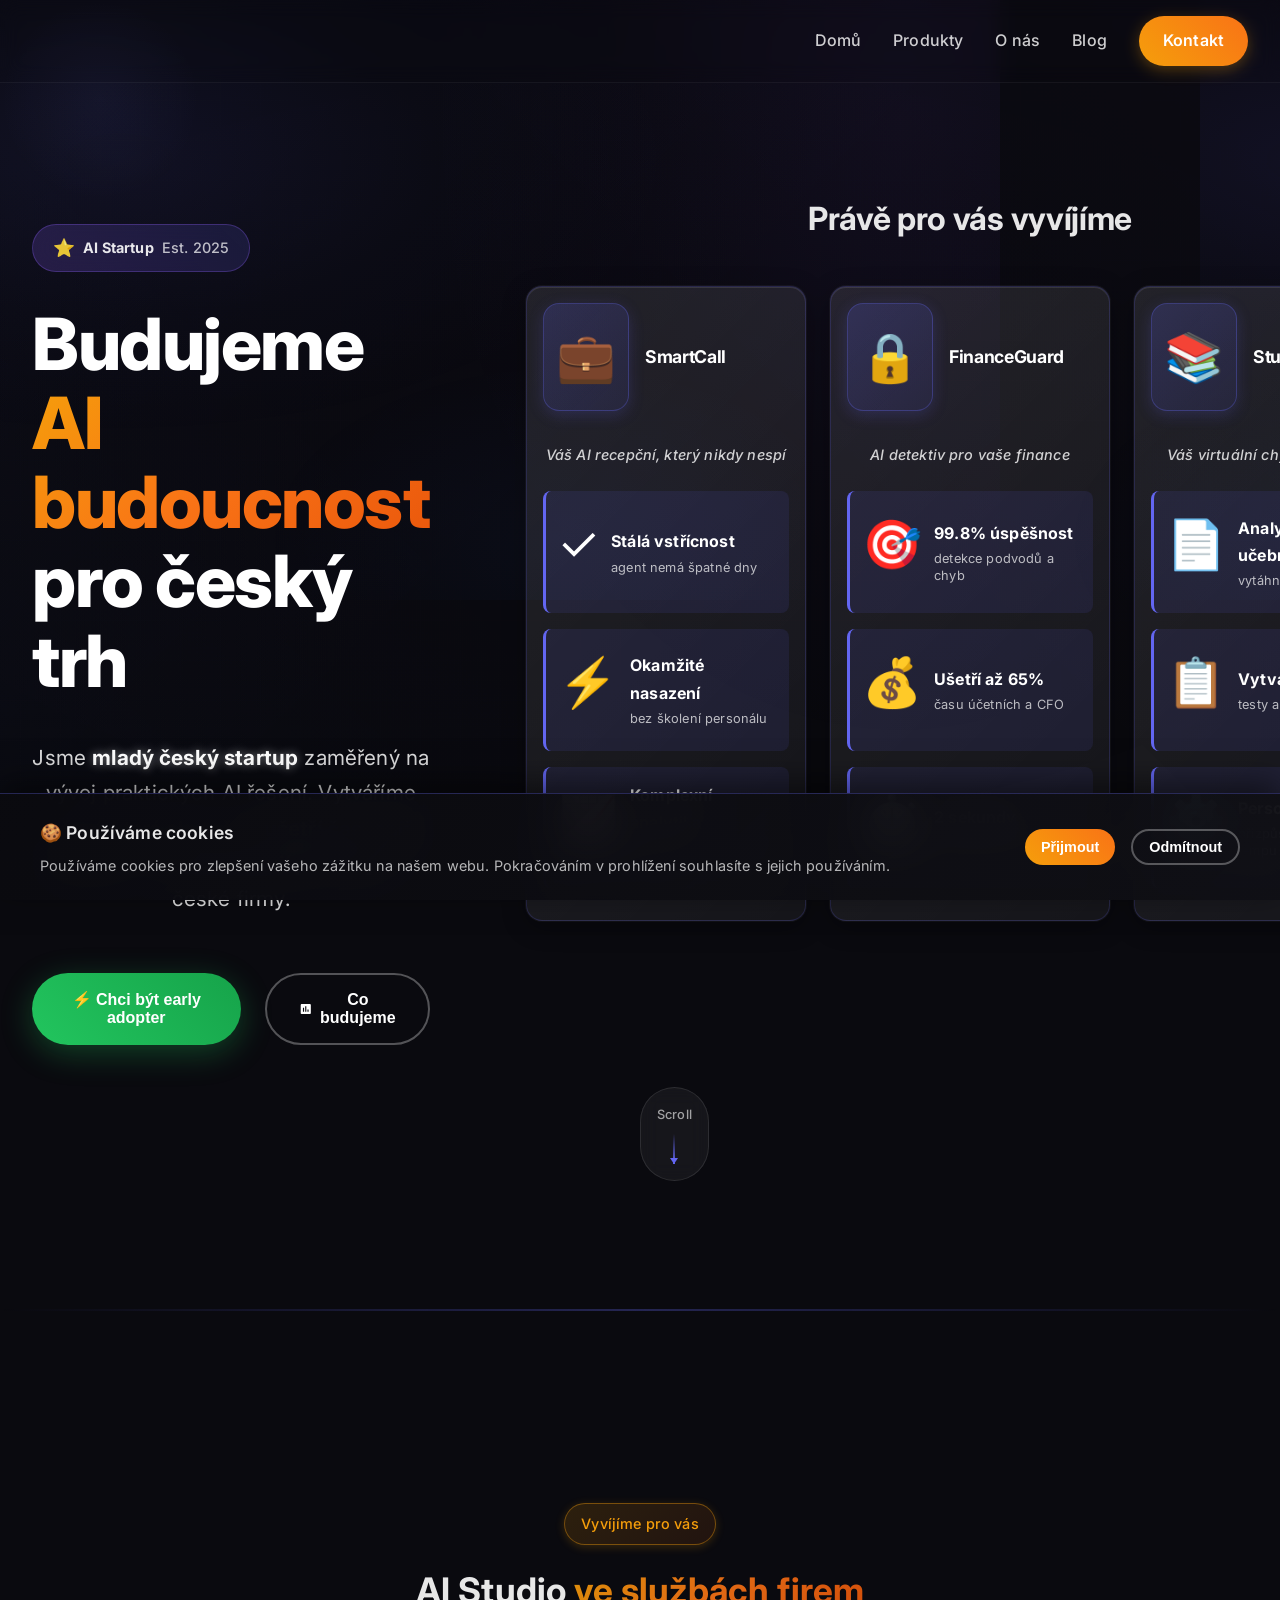
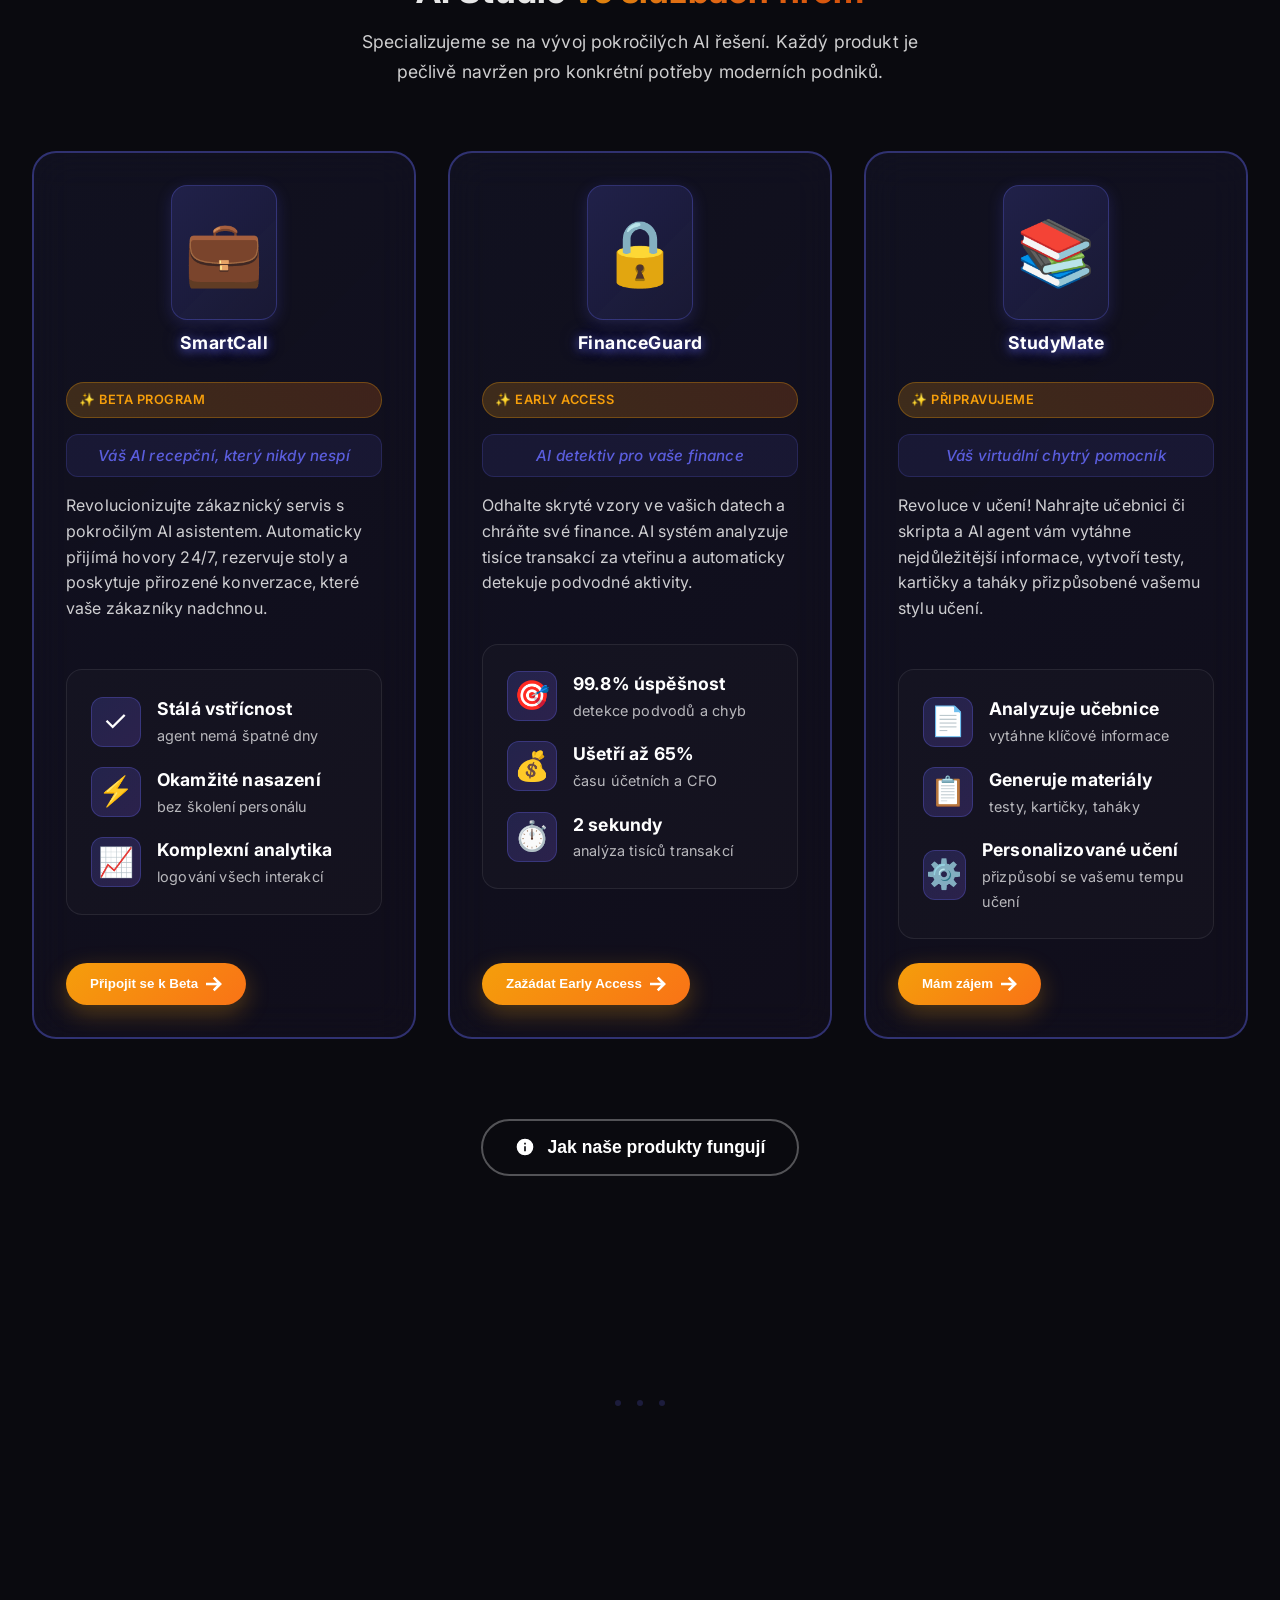
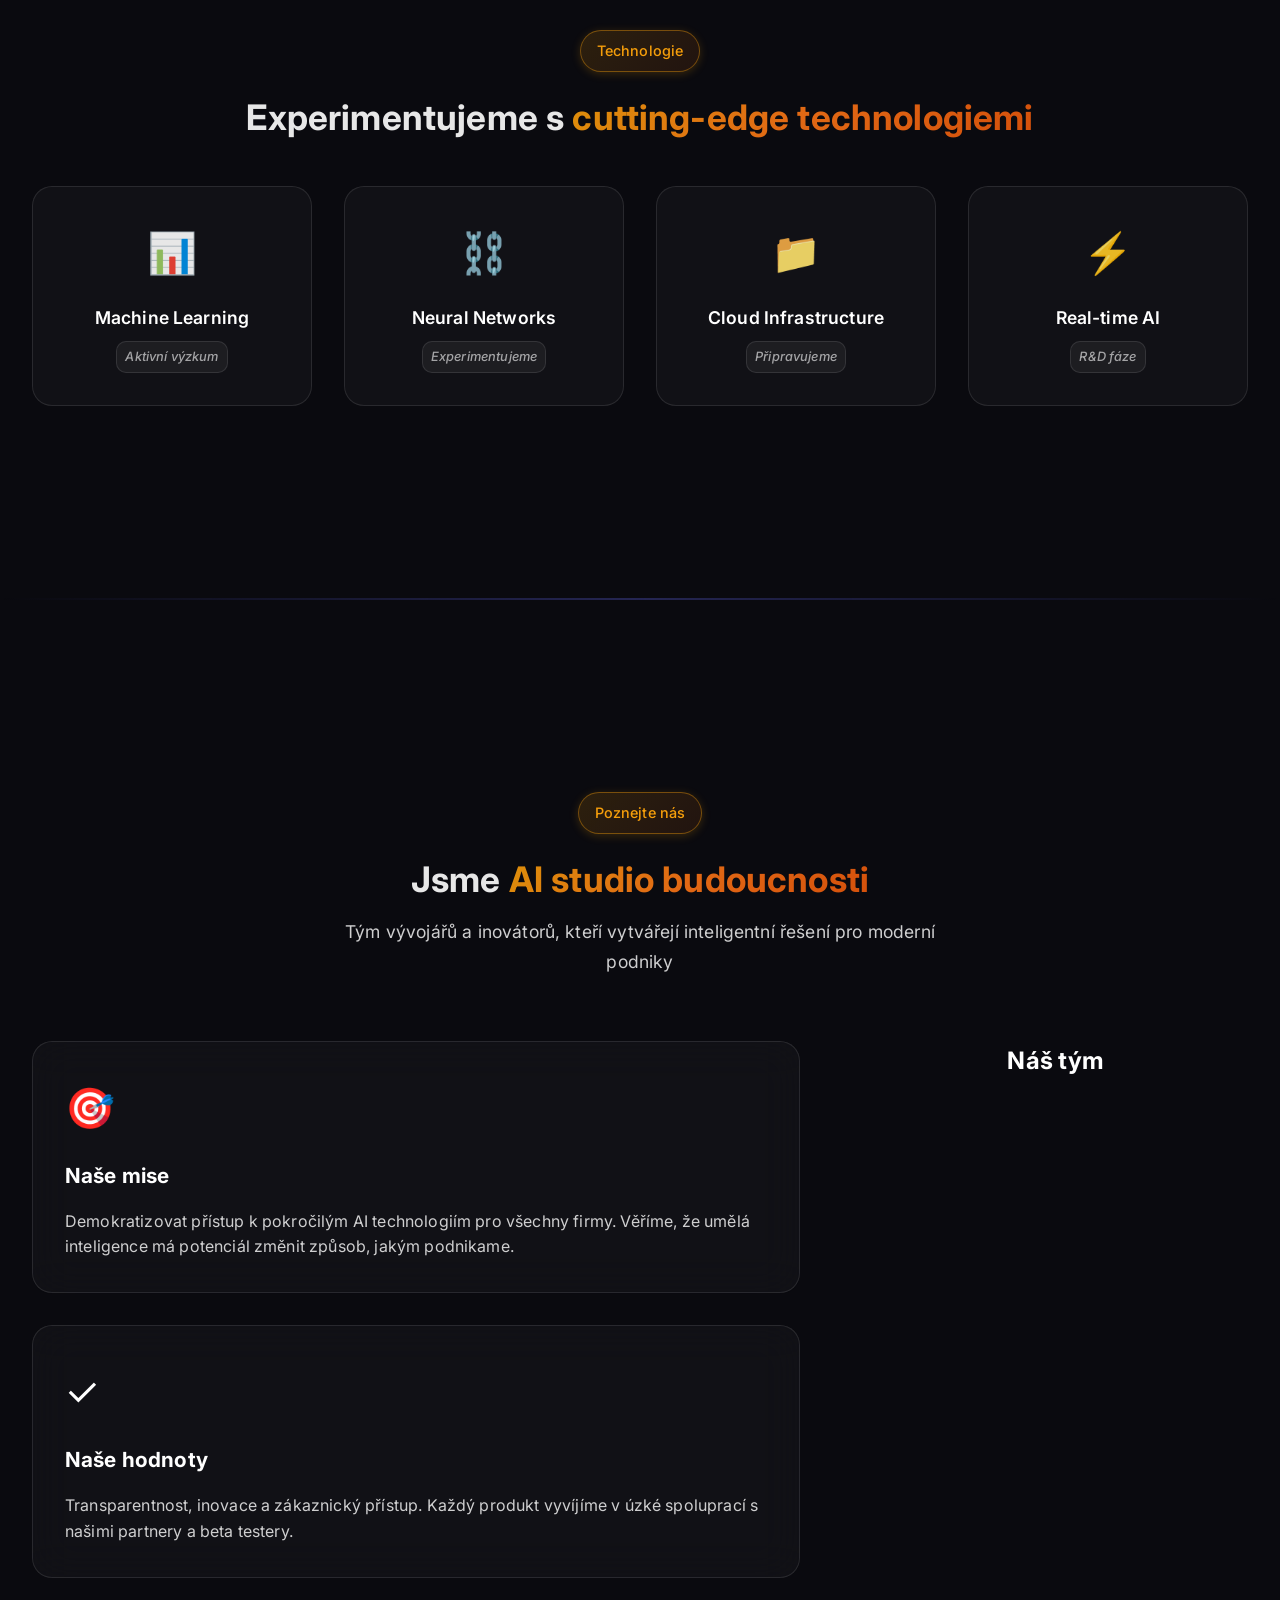
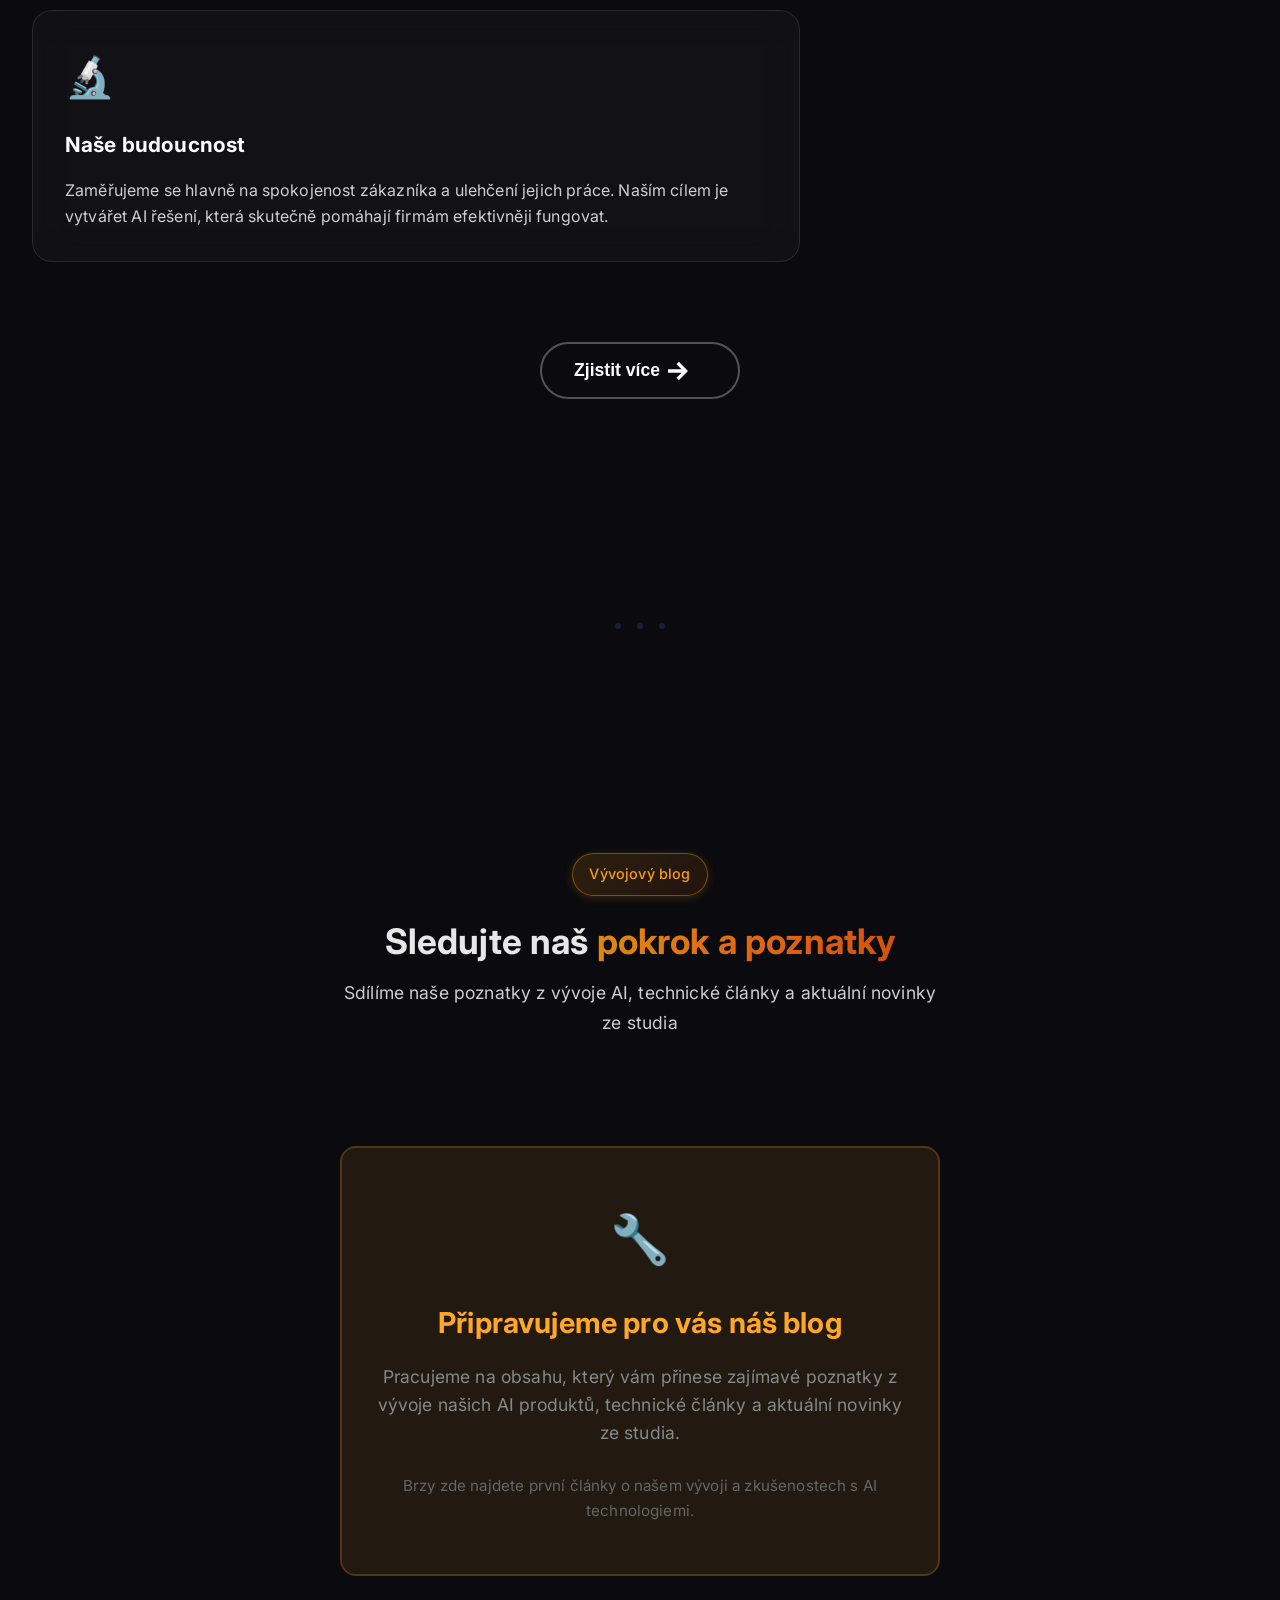
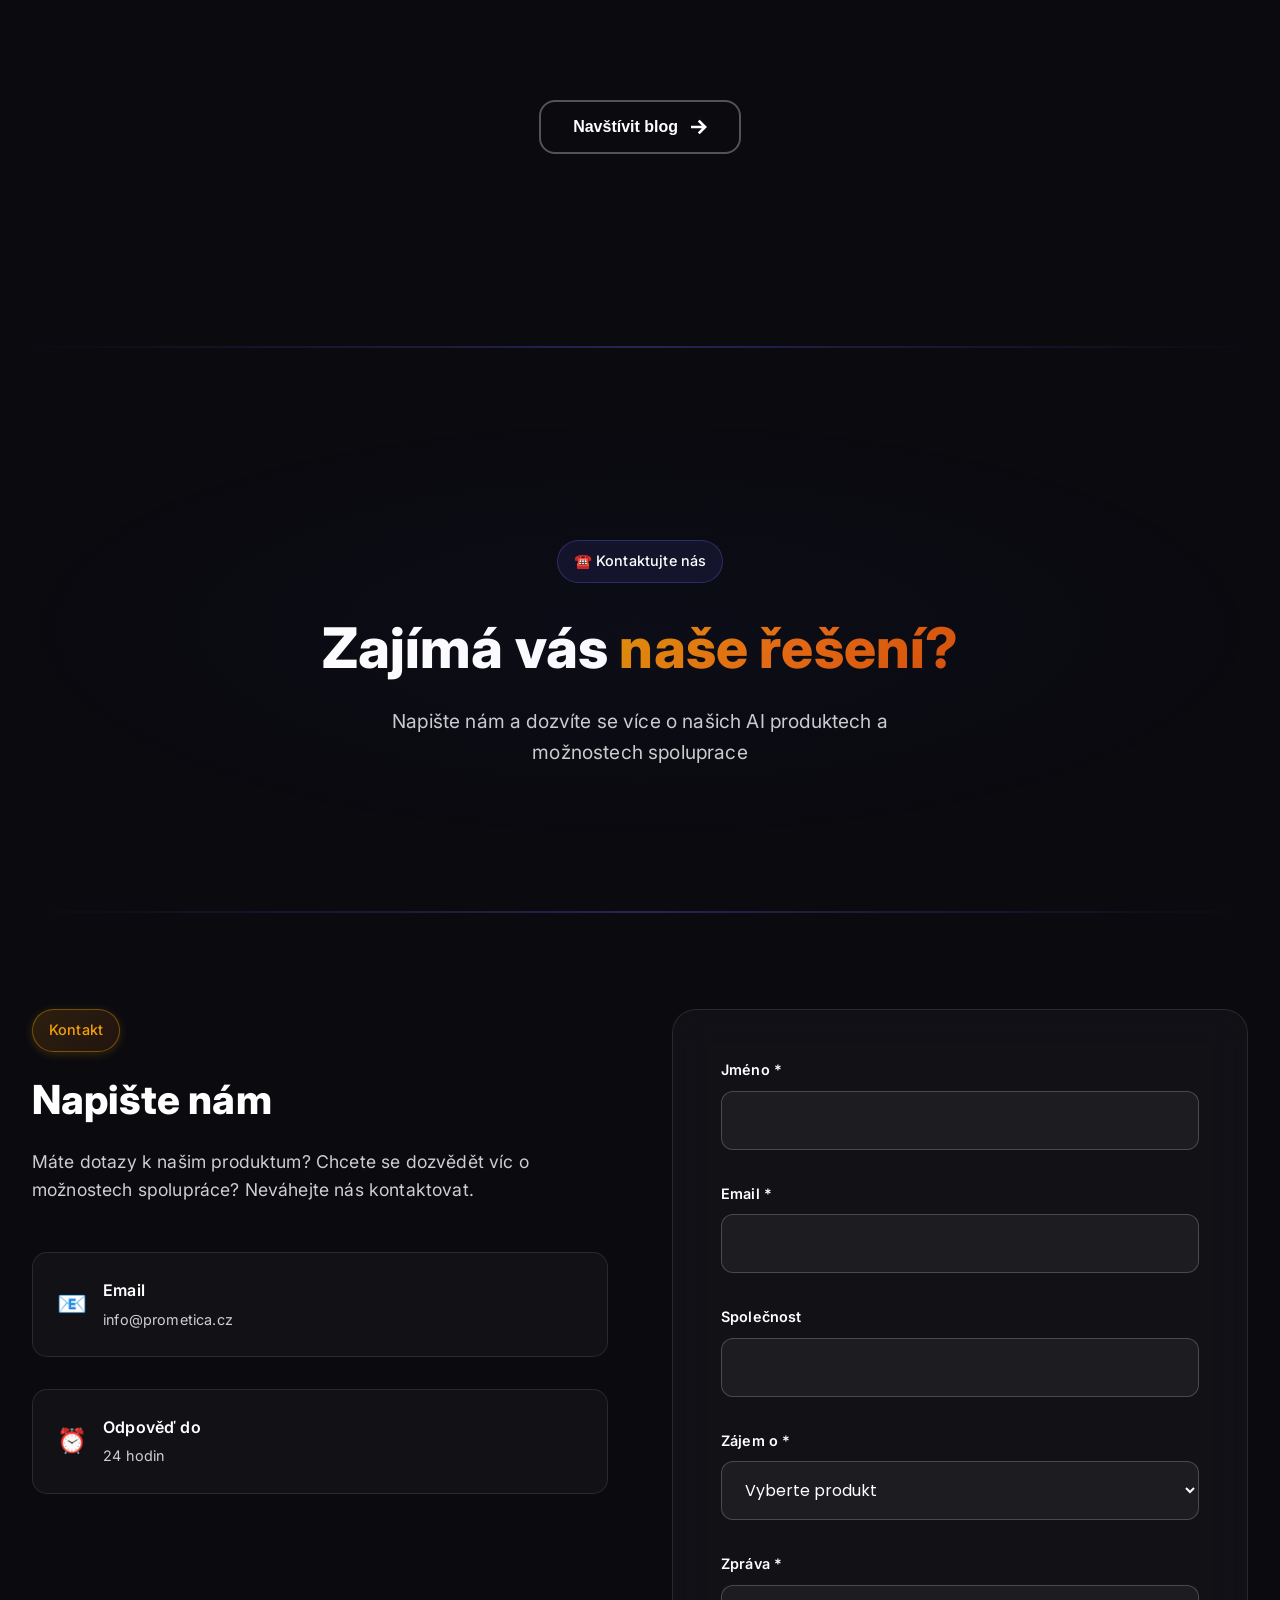
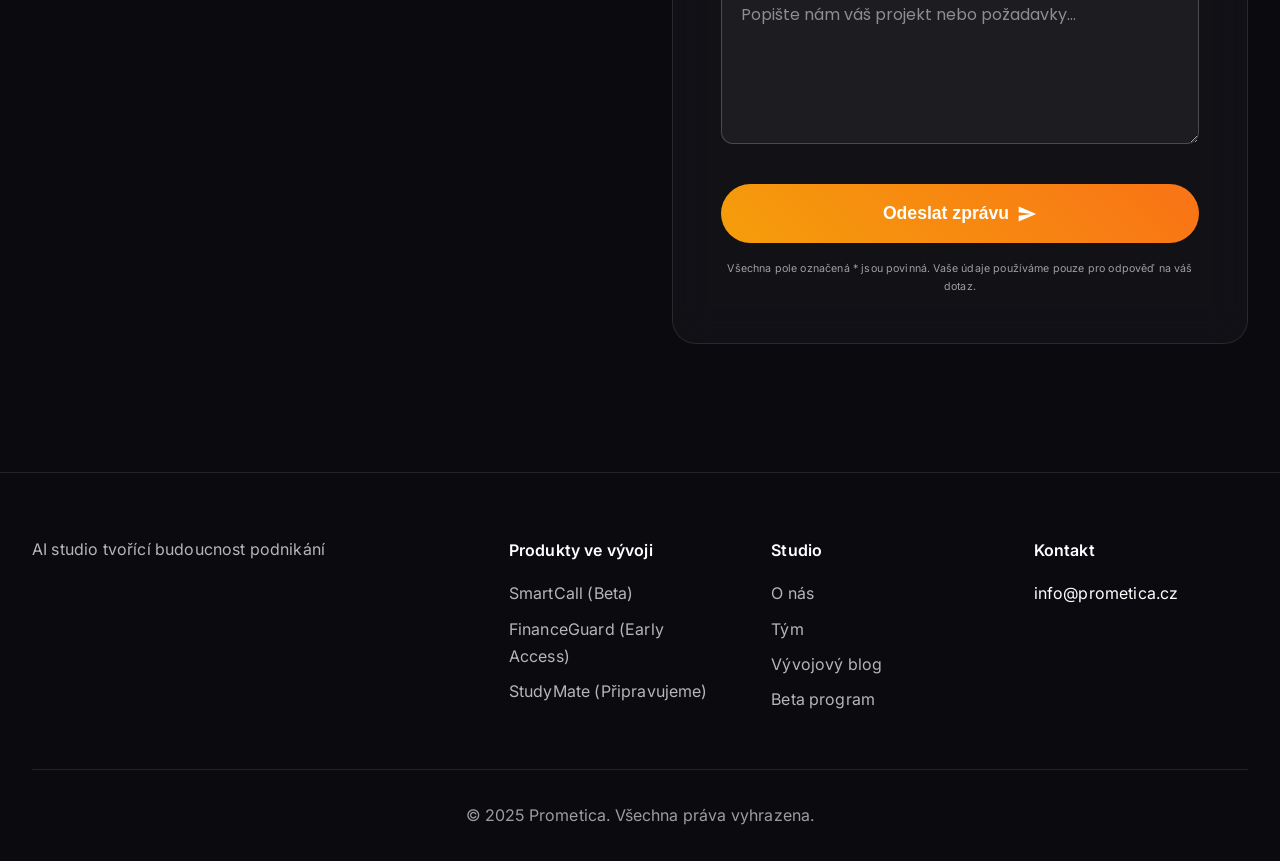
==== commit 3b10f8c2: "Produktová a designová aktualizace: nahrazení WebBoost za StudyMate a profesionální emoji - Přidán n" ====
--- a/index.html
+++ b/index.html
@@ -55,7 +55,7 @@
         <div class="hero-container">
             <div class="hero-content">
                 <div class="startup-badge">
-                    <span class="badge-icon">🚀</span>
+                    <span class="badge-icon">⭐</span>
                     <span class="badge-text">AI Startup</span>
                     <span class="badge-year">Est. 2025</span>
                 </div>
@@ -71,7 +71,7 @@
                 </p>
                 <div class="hero-buttons">
                     <button class="btn btn-primary hero-cta-primary" onclick="document.querySelector('#contact').scrollIntoView({behavior: 'smooth'})">
-                        <span>💡 Chci být early adopter</span>
+                        <span>⚡ Chci být early adopter</span>
                         <div class="btn-ripple"></div>
                         <div class="btn-particles"></div>
                     </button>
@@ -88,28 +88,28 @@
                 <div class="visual-container">
                     <div class="floating-card card-ai">
                         <div class="card-header">
-                            <div class="card-icon">🤖</div>
+                            <div class="card-icon">💼</div>
                             <div class="card-title">SmartCall</div>
                         </div>
                         <div class="card-tagline">Váš AI recepční, který nikdy nespí</div>
                         <div class="card-content">
                             <div class="value-proposition">
                                 <div class="value-item">
-                                    <div class="value-icon">🤝</div>
+                                    <div class="value-icon">✓</div>
                                     <div class="value-text">
                                         <div class="value-title">Stálá vstřícnost</div>
                                         <div class="value-desc">agent nemá špatné dny</div>
                                     </div>
                                 </div>
                                 <div class="value-item">
-                                    <div class="value-icon">🎓</div>
+                                    <div class="value-icon">⚡</div>
                                     <div class="value-text">
                                         <div class="value-title">Okamžité nasazení</div>
                                         <div class="value-desc">bez školení personálu</div>
                                     </div>
                                 </div>
                                 <div class="value-item">
-                                    <div class="value-icon">📊</div>
+                                    <div class="value-icon">📈</div>
                                     <div class="value-text">
                                         <div class="value-title">Komplexní analytika</div>
                                         <div class="value-desc">logování všech interakcí</div>
@@ -122,28 +122,28 @@
                     
                     <div class="floating-card card-analytics">
                         <div class="card-header">
-                            <div class="card-icon">🛡️</div>
+                            <div class="card-icon">🔒</div>
                             <div class="card-title">FinanceGuard</div>
                         </div>
                         <div class="card-tagline">AI detektiv pro vaše finance</div>
                         <div class="card-content">
                             <div class="value-proposition">
                                 <div class="value-item">
-                                    <div class="value-icon">🔍</div>
+                                    <div class="value-icon">🎯</div>
                                     <div class="value-text">
                                         <div class="value-title">99.8% úspěšnost</div>
                                         <div class="value-desc">detekce podvodů a chyb</div>
                                     </div>
                                 </div>
                                 <div class="value-item">
-                                    <div class="value-icon">📈</div>
+                                    <div class="value-icon">💰</div>
                                     <div class="value-text">
                                         <div class="value-title">Ušetří až 65%</div>
                                         <div class="value-desc">času účetních a CFO</div>
                                     </div>
                                 </div>
                                 <div class="value-item">
-                                    <div class="value-icon">⚡</div>
+                                    <div class="value-icon">⏱️</div>
                                     <div class="value-text">
                                         <div class="value-title">2 sekundy</div>
                                         <div class="value-desc">analýza tisíců transakcí</div>
@@ -156,31 +156,31 @@
                     
                     <div class="floating-card card-automation">
                         <div class="card-header">
-                            <div class="card-icon">🚀</div>
-                            <div class="card-title">WebBoost</div>
-                        </div>
-                        <div class="card-tagline">Od nápadu k webu za 5 minut</div>
+                            <div class="card-icon">📚</div>
+                            <div class="card-title">StudyMate</div>
+                        </div>
+                        <div class="card-tagline">Váš virtuální chytrý pomocník</div>
                         <div class="card-content">
                             <div class="value-proposition">
                                 <div class="value-item">
-                                    <div class="value-icon">⚡</div>
-                                    <div class="value-text">
-                                        <div class="value-title">5 minut</div>
-                                        <div class="value-desc">od nápadu k hotovému webu</div>
-                                    </div>
-                                </div>
-                                <div class="value-item">
-                                    <div class="value-icon">🎨</div>
-                                    <div class="value-text">
-                                        <div class="value-title">1000+ šablon</div>
-                                        <div class="value-desc">AI-generovaných designů</div>
-                                    </div>
-                                </div>
-                                <div class="value-item">
-                                    <div class="value-icon">📱</div>
-                                    <div class="value-text">
-                                        <div class="value-title">100% responzivní</div>
-                                        <div class="value-desc">mobil, tablet, desktop</div>
+                                    <div class="value-icon">📄</div>
+                                    <div class="value-text">
+                                        <div class="value-title">Analyzuje učebnice</div>
+                                        <div class="value-desc">vytáhne nejdůležitější</div>
+                                    </div>
+                                </div>
+                                <div class="value-item">
+                                    <div class="value-icon">📋</div>
+                                    <div class="value-text">
+                                        <div class="value-title">Vytváří kartičky</div>
+                                        <div class="value-desc">testy a taháky</div>
+                                    </div>
+                                </div>
+                                <div class="value-item">
+                                    <div class="value-icon">⚙️</div>
+                                    <div class="value-text">
+                                        <div class="value-title">Personalizované</div>
+                                        <div class="value-desc">přizpůsobí se vašemu tempu učení</div>
                                     </div>
                                 </div>
                             </div>
@@ -221,7 +221,7 @@
                     <div class="card-background"></div>
                     <div class="card-content">
                         <div class="card-icon-container">
-                            <div class="card-icon large">🤖</div>
+                            <div class="card-icon large">💼</div>
                             <span class="product-name">SmartCall</span>
                             <div class="icon-glow"></div>
                         </div>
@@ -230,21 +230,21 @@
                         <p>Revolucionizujte zákaznický servis s pokročilým AI asistentem. Automaticky přijímá hovory 24/7, rezervuje stoly a poskytuje přirozené konverzace, které vaše zákazníky nadchnou.</p>
                         <div class="benefits-grid">
                             <div class="benefit-item">
-                                <span class="benefit-icon">🤝</span>
+                                <span class="benefit-icon">✓</span>
                                 <div class="benefit-text">
                                     <strong>Stálá vstřícnost</strong>
                                     <span>agent nemá špatné dny</span>
                                 </div>
                             </div>
                             <div class="benefit-item">
-                                <span class="benefit-icon">🎓</span>
+                                <span class="benefit-icon">⚡</span>
                                 <div class="benefit-text">
                                     <strong>Okamžité nasazení</strong>
                                     <span>bez školení personálu</span>
                                 </div>
                             </div>
                             <div class="benefit-item">
-                                <span class="benefit-icon">📊</span>
+                                <span class="benefit-icon">📈</span>
                                 <div class="benefit-text">
                                     <strong>Komplexní analytika</strong>
                                     <span>logování všech interakcí</span>
@@ -265,7 +265,7 @@
                     <div class="card-background"></div>
                     <div class="card-content">
                         <div class="card-icon-container">
-                            <div class="card-icon large">🛡️</div>
+                            <div class="card-icon large">🔒</div>
                             <span class="product-name">FinanceGuard</span>
                             <div class="icon-glow"></div>
                         </div>
@@ -274,21 +274,21 @@
                         <p>Odhalte skryté vzory ve vašich datech a chráňte své finance. AI systém analyzuje tisíce transakcí za vteřinu a automaticky detekuje podvodné aktivity.</p>
                         <div class="benefits-grid">
                             <div class="benefit-item">
-                                <span class="benefit-icon">🔍</span>
+                                <span class="benefit-icon">🎯</span>
                                 <div class="benefit-text">
                                     <strong>99.8% úspěšnost</strong>
                                     <span>detekce podvodů a chyb</span>
                                 </div>
                             </div>
                             <div class="benefit-item">
-                                <span class="benefit-icon">📈</span>
+                                <span class="benefit-icon">💰</span>
                                 <div class="benefit-text">
                                     <strong>Ušetří až 65%</strong>
                                     <span>času účetních a CFO</span>
                                 </div>
                             </div>
                             <div class="benefit-item">
-                                <span class="benefit-icon">⚡</span>
+                                <span class="benefit-icon">⏱️</span>
                                 <div class="benefit-text">
                                     <strong>2 sekundy</strong>
                                     <span>analýza tisíců transakcí</span>
@@ -309,38 +309,38 @@
                     <div class="card-background"></div>
                     <div class="card-content">
                         <div class="card-icon-container">
-                            <div class="card-icon large">🚀</div>
-                            <span class="product-name">WebBoost</span>
+                            <div class="card-icon large">📚</div>
+                            <span class="product-name">StudyMate</span>
                             <div class="icon-glow"></div>
                         </div>
-                        <div class="product-status premium">✨ Beta Program</div>
-                        <div class="product-tagline">Od nápadu k webu za 5 minut</div>
-                        <p>Revoluce ve tvorbě webových stránek! Stačí popsat svou vizi a AI vytvoří kompletní profesionální web s moderním designem, který začne fungovat okamžitě.</p>
+                        <div class="product-status premium">✨ Připravujeme</div>
+                        <div class="product-tagline">Váš virtuální chytrý pomocník</div>
+                        <p>Revoluce v učení! Nahrajte učebnici či skripta a AI agent vám vytáhne nejdůležitější informace, vytvoří testy, kartičky a taháky přizpůsobené vašemu stylu učení.</p>
                         <div class="benefits-grid">
                             <div class="benefit-item">
-                                <span class="benefit-icon">⚡</span>
-                                <div class="benefit-text">
-                                    <strong>5 minut</strong>
-                                    <span>od nápadu k hotovému webu</span>
-                                </div>
-                            </div>
-                            <div class="benefit-item">
-                                <span class="benefit-icon">🎨</span>
-                                <div class="benefit-text">
-                                    <strong>1000+ šablon</strong>
-                                    <span>AI-generovaných designů</span>
-                                </div>
-                            </div>
-                            <div class="benefit-item">
-                                <span class="benefit-icon">📱</span>
-                                <div class="benefit-text">
-                                    <strong>100% responzivní</strong>
-                                    <span>mobil, tablet, desktop</span>
-                                </div>
-                            </div>
-                        </div>
-                        <button class="solution-btn premium" onclick="scrollToContact('web-creation')">
-                            <span>Připojit se k Beta</span>
+                                <span class="benefit-icon">📄</span>
+                                <div class="benefit-text">
+                                    <strong>Analyzuje učebnice</strong>
+                                    <span>vytáhne klíčové informace</span>
+                                </div>
+                            </div>
+                            <div class="benefit-item">
+                                <span class="benefit-icon">📋</span>
+                                <div class="benefit-text">
+                                    <strong>Generuje materiály</strong>
+                                    <span>testy, kartičky, taháky</span>
+                                </div>
+                            </div>
+                            <div class="benefit-item">
+                                <span class="benefit-icon">⚙️</span>
+                                <div class="benefit-text">
+                                    <strong>Personalizované učení</strong>
+                                    <span>přizpůsobí se vašemu tempu učení</span>
+                                </div>
+                            </div>
+                        </div>
+                        <button class="solution-btn premium" onclick="scrollToContact('study-mate')">
+                            <span>Mám zájem</span>
                             <svg width="16" height="16" viewBox="0 0 24 24" fill="currentColor">
                                 <path d="M13.025 1l-2.847 2.828 6.176 6.176h-16.354v3.992h16.354l-6.176 6.176 2.847 2.828 10.975-11z"/>
                             </svg>
@@ -386,22 +386,22 @@
             
             <div class="tech-grid">
                 <div class="tech-item">
-                    <div class="tech-icon">🧠</div>
+                    <div class="tech-icon">📊</div>
                     <div class="tech-name">Machine Learning</div>
                     <div class="tech-status">Aktivní výzkum</div>
                 </div>
                 <div class="tech-item">
-                    <div class="tech-icon">🔗</div>
+                    <div class="tech-icon">⛓️</div>
                     <div class="tech-name">Neural Networks</div>
                     <div class="tech-status">Experimentujeme</div>
                 </div>
                 <div class="tech-item">
-                    <div class="tech-icon">☁️</div>
+                    <div class="tech-icon">📁</div>
                     <div class="tech-name">Cloud Infrastructure</div>
                     <div class="tech-status">Připravujeme</div>
                 </div>
                 <div class="tech-item">
-                    <div class="tech-icon">🚀</div>
+                    <div class="tech-icon">⚡</div>
                     <div class="tech-name">Real-time AI</div>
                     <div class="tech-status">R&D fáze</div>
                 </div>
@@ -432,7 +432,7 @@
             <div class="about-content">
                 <div class="about-story">
                     <div class="story-card">
-                        <div class="story-icon">🚀</div>
+                        <div class="story-icon">🎯</div>
                         <h3>Naše mise</h3>
                         <p>
                             Demokratizovat přístup k pokročilým AI technologiím pro všechny firmy. Věříme, že umělá inteligence má potenciál změnit způsob, jakým podnikame.
@@ -440,7 +440,7 @@
                     </div>
                     
                     <div class="story-card">
-                        <div class="story-icon">🤝</div>
+                        <div class="story-icon">✓</div>
                         <h3>Naše hodnoty</h3>
                         <p>
                             Transparentnost, inovace a zákaznický přístup. Každý produkt vyvíjíme v úzké spoluprací s našimi partnery a beta testery.
@@ -498,63 +498,22 @@
                 </p>
             </div>
             
-            <div class="blog-grid">
-                <article class="blog-post featured">
-                    <div class="post-image">
-                        <div class="post-badge">Nejnovější</div>
-                    </div>
-                    <div class="post-content">
-                        <div class="post-meta">
-                            <span class="post-date">15. prosince 2024</span>
-                            <span class="post-category">Vývoj</span>
-                        </div>
-                        <h3>Jak trenujeme naš AI rezervační systém</h3>
-                        <p>Podívejte se do zákulisí vývoje našeho prvního produktu. Sdílíme výzvy, úspěchy a lekce, které jsme se naučili během posledních měsíců.</p>
-                        <div class="post-stats">
-                            <span>👁 247 čtenářů</span>
-                            <span>🕰 8 min čtení</span>
-                        </div>
-                    </div>
-                </article>
-                
-                <article class="blog-post">
-                    <div class="post-image">
-                        <div class="post-badge beta">Beta update</div>
-                    </div>
-                    <div class="post-content">
-                        <div class="post-meta">
-                            <span class="post-date">8. prosince 2024</span>
-                            <span class="post-category">Update</span>
-                        </div>
-                        <h3>Beta verze 0.3 - Co je nového?</h3>
-                        <p>Nová beta verze přináší vylepšené zpracování přirozeného jazyka a rychlejší odpovědi AI asistenta.</p>
-                        <div class="post-stats">
-                            <span>👁 156 čtenářů</span>
-                            <span>🕰 5 min čtení</span>
-                        </div>
-                    </div>
-                </article>
-                
-                <article class="blog-post">
-                    <div class="post-image"></div>
-                    <div class="post-content">
-                        <div class="post-meta">
-                            <span class="post-date">1. prosince 2024</span>
-                            <span class="post-category">Technologie</span>
-                        </div>
-                        <h3>Proč jsme si vybrali React a Node.js</h3>
-                        <p>Rozhodnutí o technologickém stacku je klíčové. Sdílíme naše úvaha a zkus enosti s moderními web technologiemi.</p>
-                        <div class="post-stats">
-                            <span>👁 89 čtenářů</span>
-                            <span>🕰 6 min čtení</span>
-                        </div>
-                    </div>
-                </article>
+            <div class="blog-preview" style="text-align: center; padding: 60px 0;">
+                <div class="coming-soon-card" style="background: rgba(255, 167, 38, 0.1); border: 2px solid rgba(255, 167, 38, 0.2); border-radius: 16px; padding: 50px 30px; max-width: 600px; margin: 0 auto;">
+                    <div class="coming-soon-icon" style="font-size: 3rem; margin-bottom: 20px;">🔧</div>
+                    <h3 style="font-size: 1.8rem; margin-bottom: 15px; color: #FFA726;">Připravujeme pro vás náš blog</h3>
+                    <p style="color: #888; font-size: 1.1rem; line-height: 1.6; margin-bottom: 25px;">
+                        Pracujeme na obsahu, který vám přinese zajímavé poznatky z vývoje našich AI produktů, technické články a aktuální novinky ze studia.
+                    </p>
+                    <p style="color: #666; font-size: 0.95rem;">
+                        Brzy zde najdete první články o našem vývoji a zkušenostech s AI technologiemi.
+                    </p>
+                </div>
             </div>
             
             <div class="blog-cta">
                 <button class="btn btn-secondary" onclick="window.location.href='blog.html'">
-                    <span>Více článků</span>
+                    <span>Navštívit blog</span>
                     <svg width="16" height="16" viewBox="0 0 24 24" fill="currentColor">
                         <path d="M13.025 1l-2.847 2.828 6.176 6.176h-16.354v3.992h16.354l-6.176 6.176 2.847 2.828 10.975-11z"/>
                     </svg>
@@ -572,7 +531,7 @@
         <div class="container">
             <div class="cta-content">
                 <div class="cta-badge">
-                    <span>📞 Kontaktujte nás</span>
+                    <span>☎️ Kontaktujte nás</span>
                     <div class="badge-glow"></div>
                 </div>
                 <h2 class="cta-title">
@@ -603,7 +562,7 @@
                     
                     <div class="contact-methods">
                         <div class="contact-method">
-                            <div class="method-icon">✉️</div>
+                            <div class="method-icon">📧</div>
                             <div class="method-info">
                                 <div class="method-title">Email</div>
                                 <div class="method-value">info@prometica.cz</div>
@@ -611,14 +570,14 @@
                         </div>
                         <!-- Telefonní číslo dočasně skryto -->
                         <!-- <div class="contact-method">
-                            <div class="method-icon">📱</div>
+                            <div class="method-icon">☎️</div>
                             <div class="method-info">
                                 <div class="method-title">Telefon</div>
                                 <div class="method-value">+420 123 456 789</div>
                             </div>
                         </div> -->
                         <div class="contact-method">
-                            <div class="method-icon">🕐</div>
+                            <div class="method-icon">⏰</div>
                             <div class="method-info">
                                 <div class="method-title">Odpověď do</div>
                                 <div class="method-value">24 hodin</div>
@@ -650,7 +609,7 @@
                                 <option value="">Vyberte produkt</option>
                                 <option value="ai-phone">SmartCall</option>
                                 <option value="ai-accounting">FinanceGuard</option>
-                                <option value="web-creation">WebBoost</option>
+                                <option value="study-mate">StudyMate</option>
                                 <option value="consultation">Konzultace</option>
                                 <option value="other">Jiné</option>
                             </select>
@@ -690,7 +649,7 @@
                     <ul>
                         <li><a href="produkty.html?product=smartcall">SmartCall (Beta)</a></li>
                         <li><a href="produkty.html?product=financeiq">FinanceGuard (Early Access)</a></li>
-                        <li><a href="produkty.html?product=webcraft">WebBoost (Beta)</a></li>
+                        <li><a href="produkty.html?product=studymate">StudyMate (Připravujeme)</a></li>
                     </ul>
                 </div>
                 <div class="footer-section">
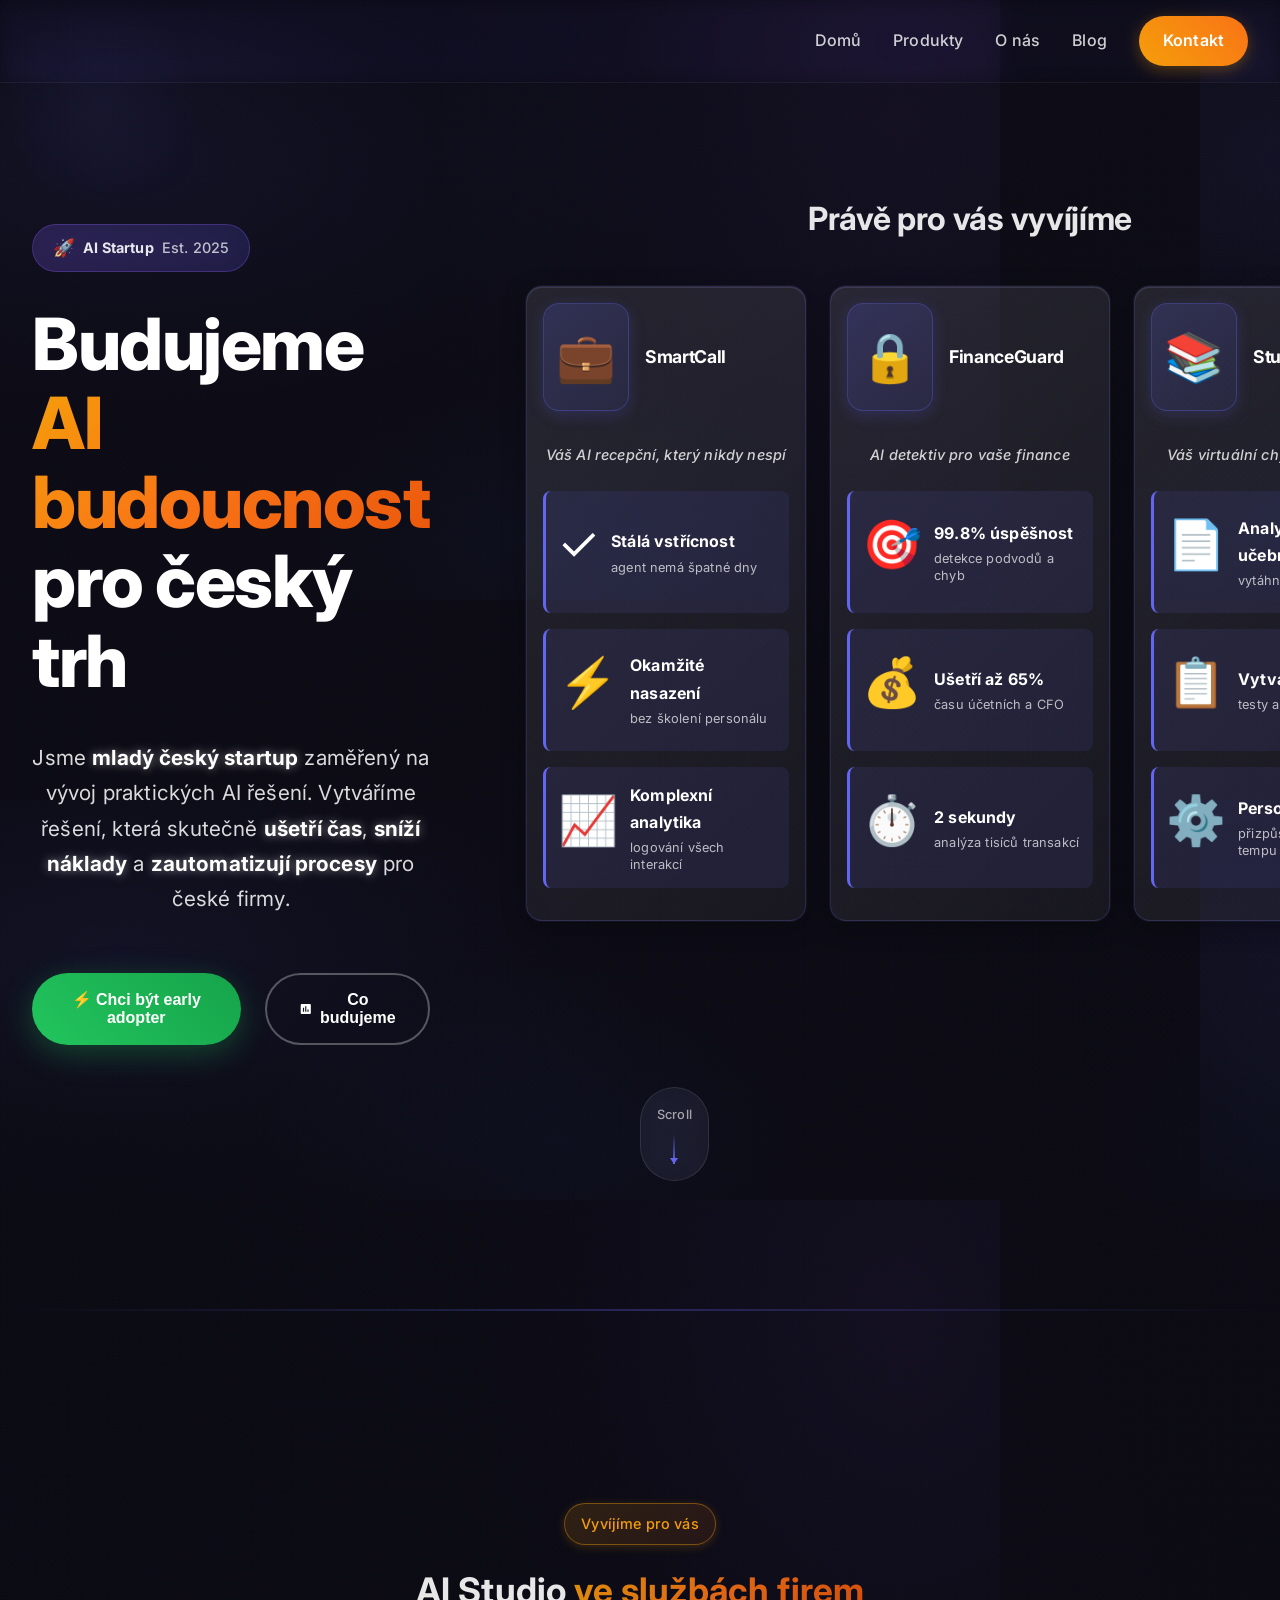
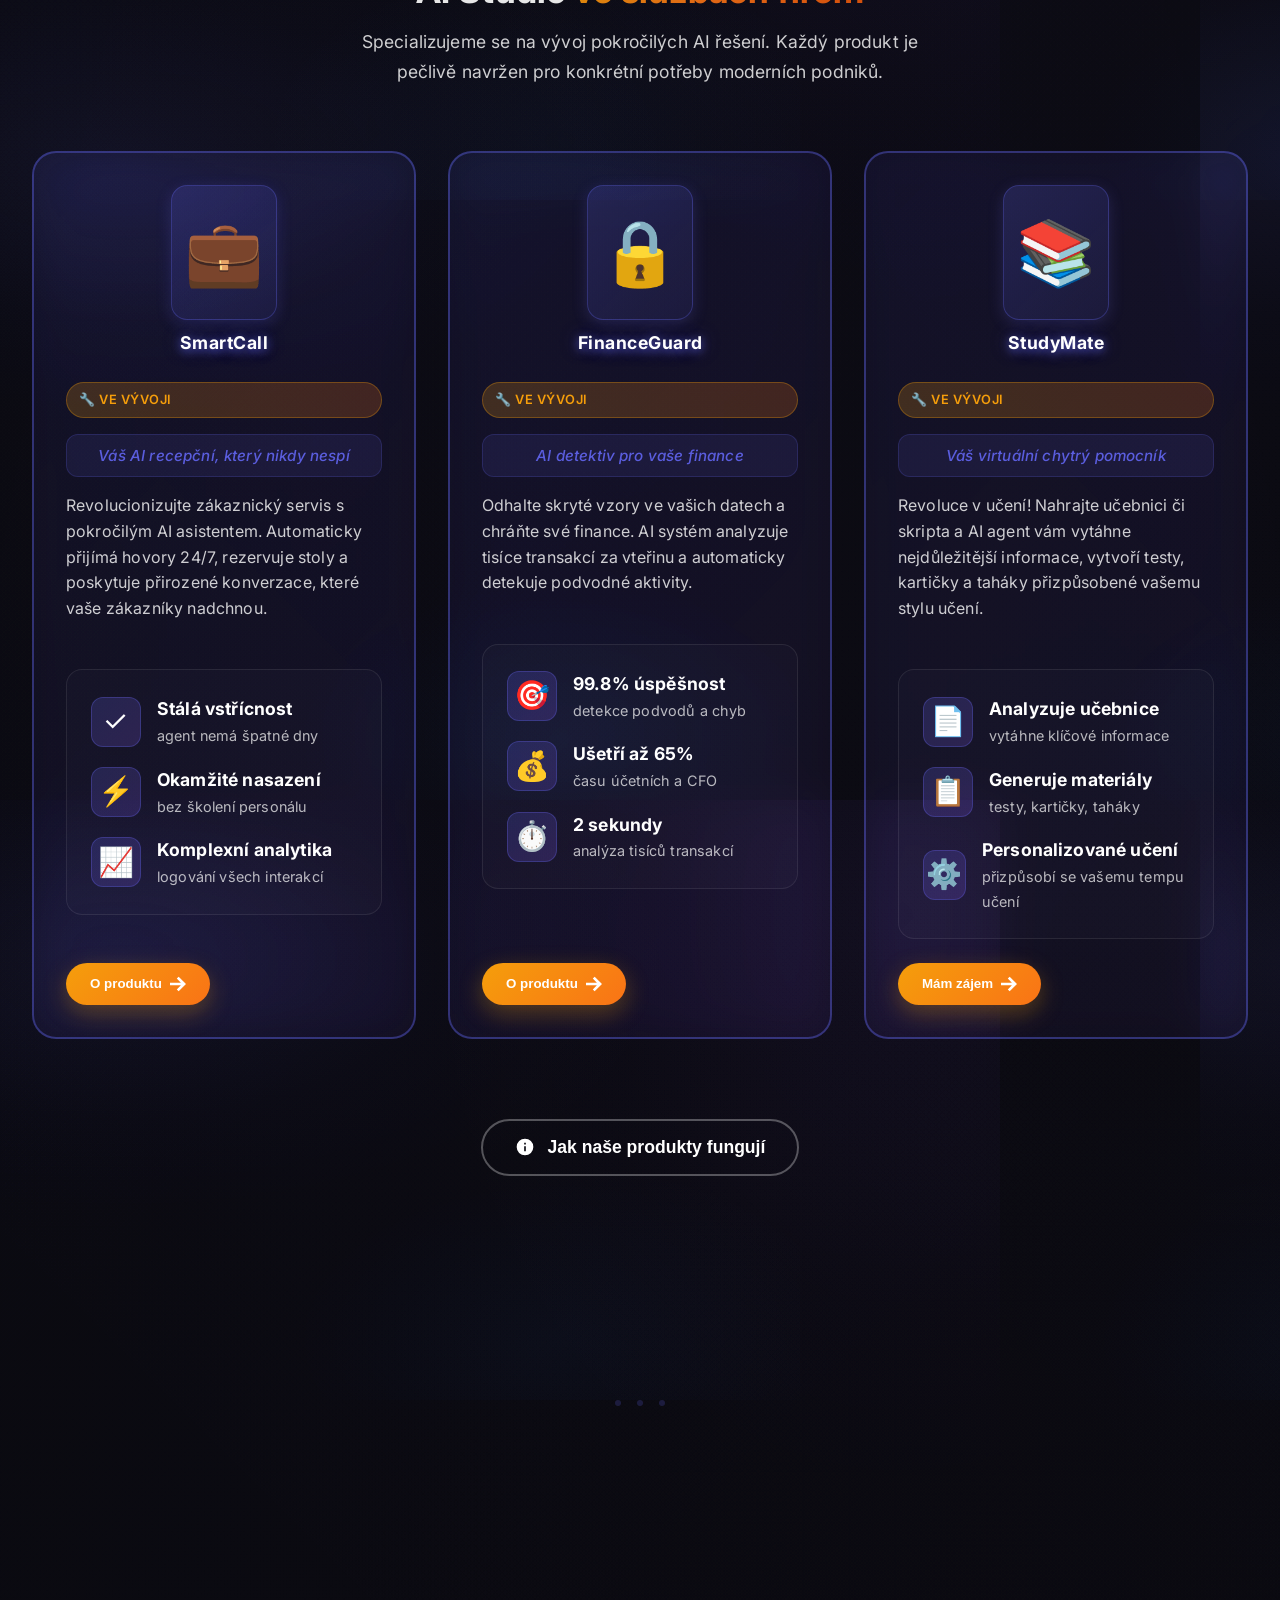
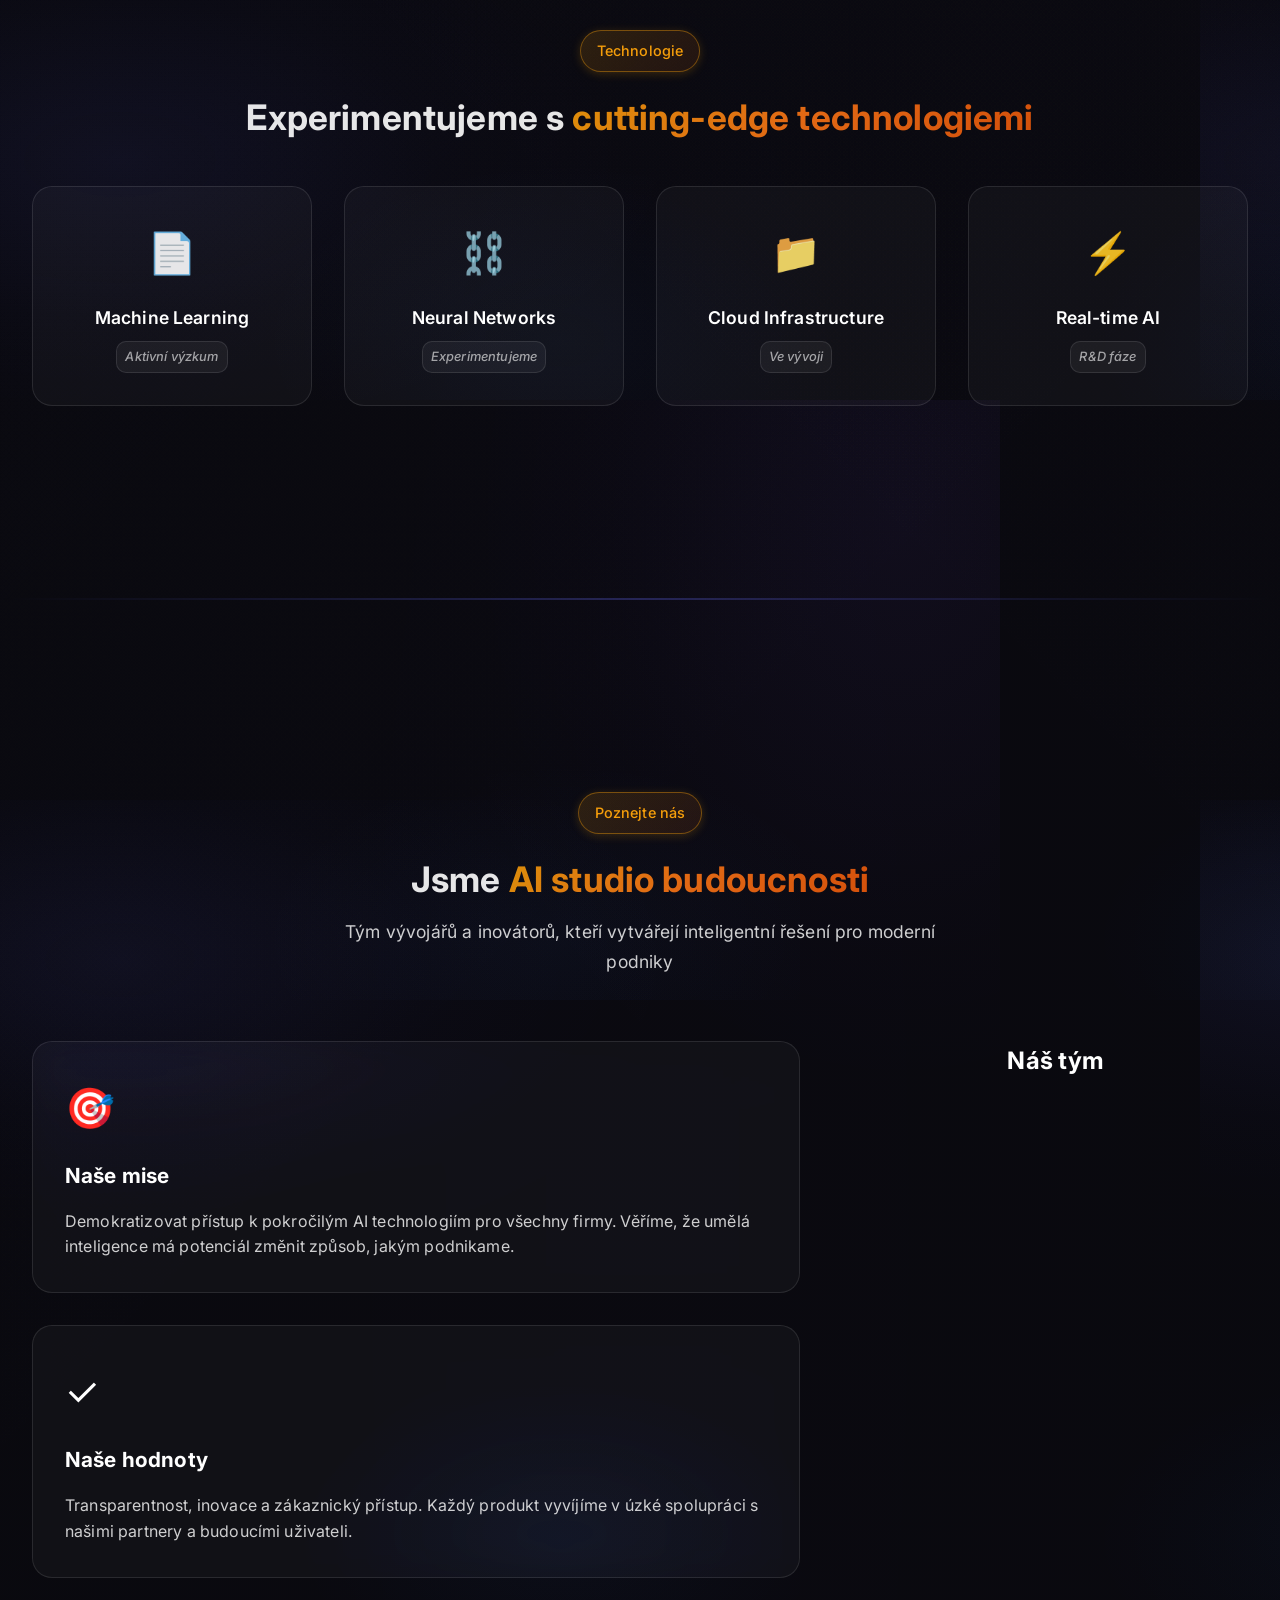
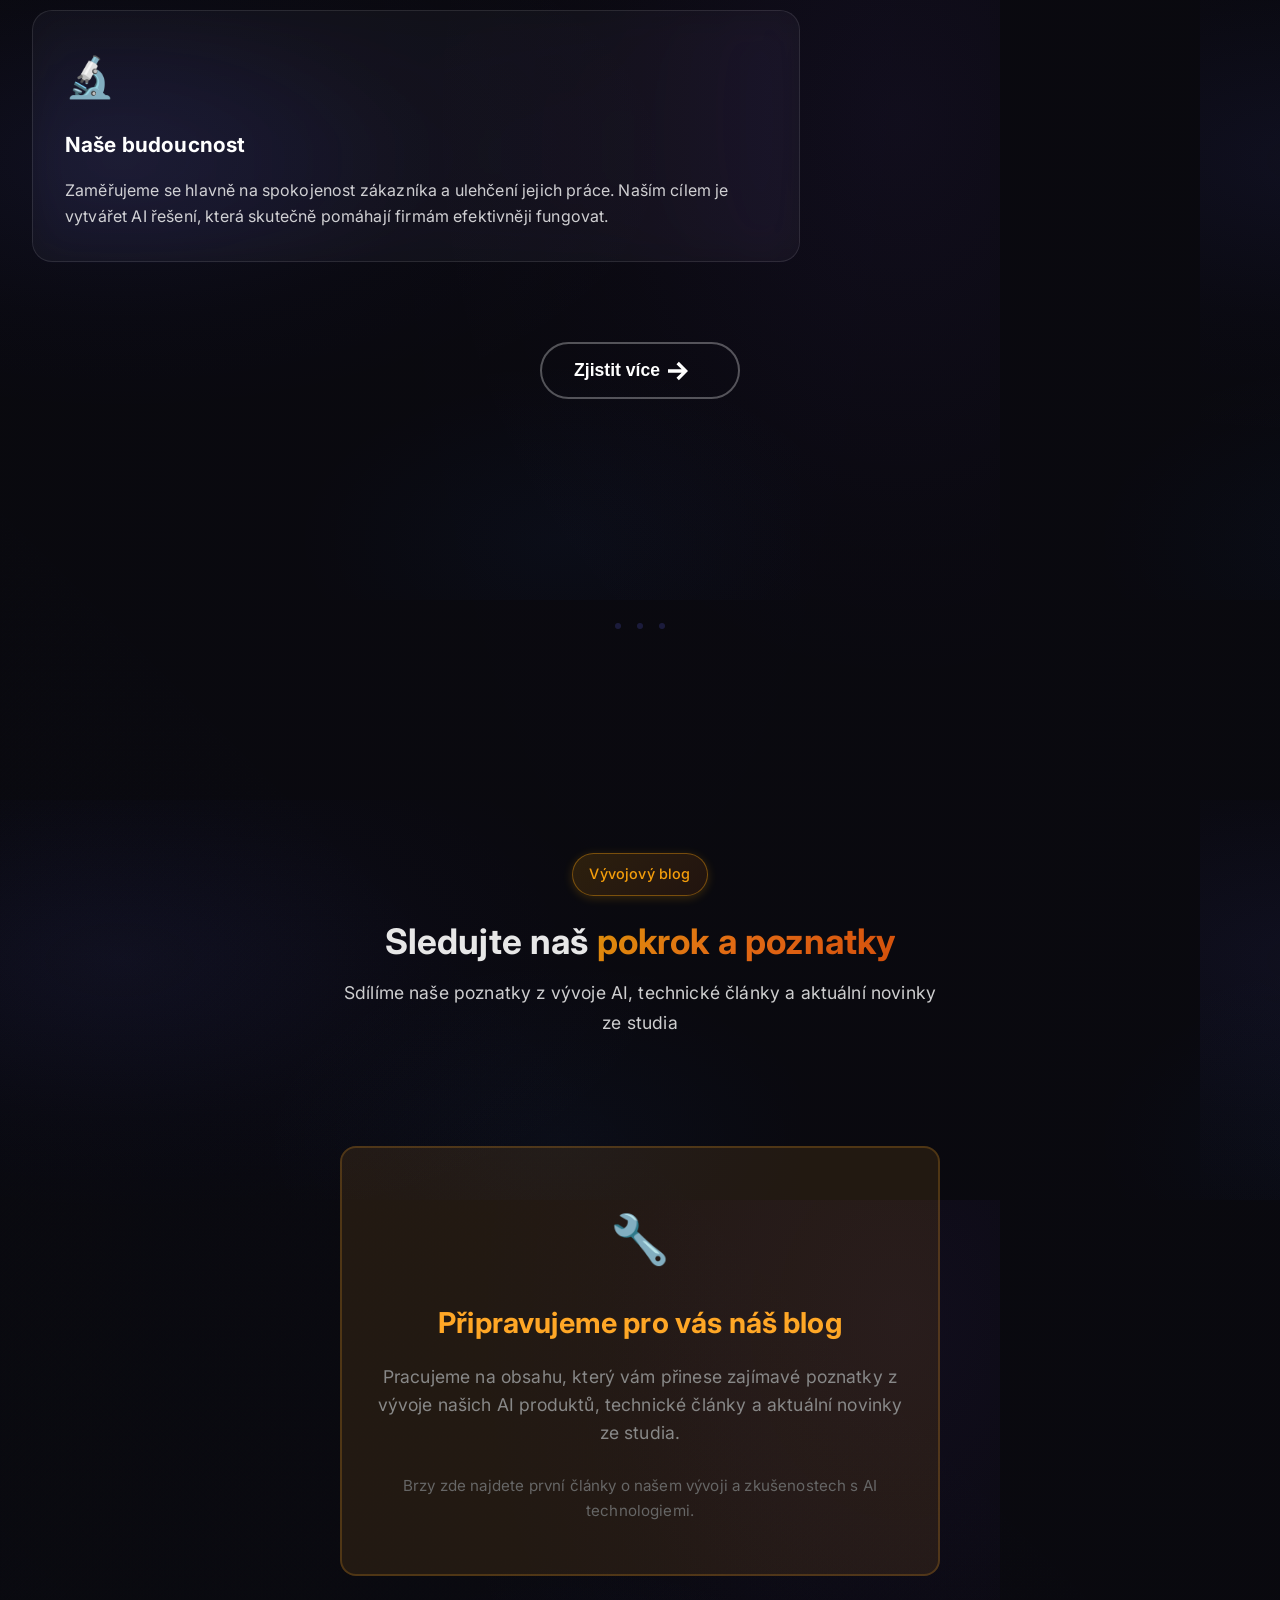
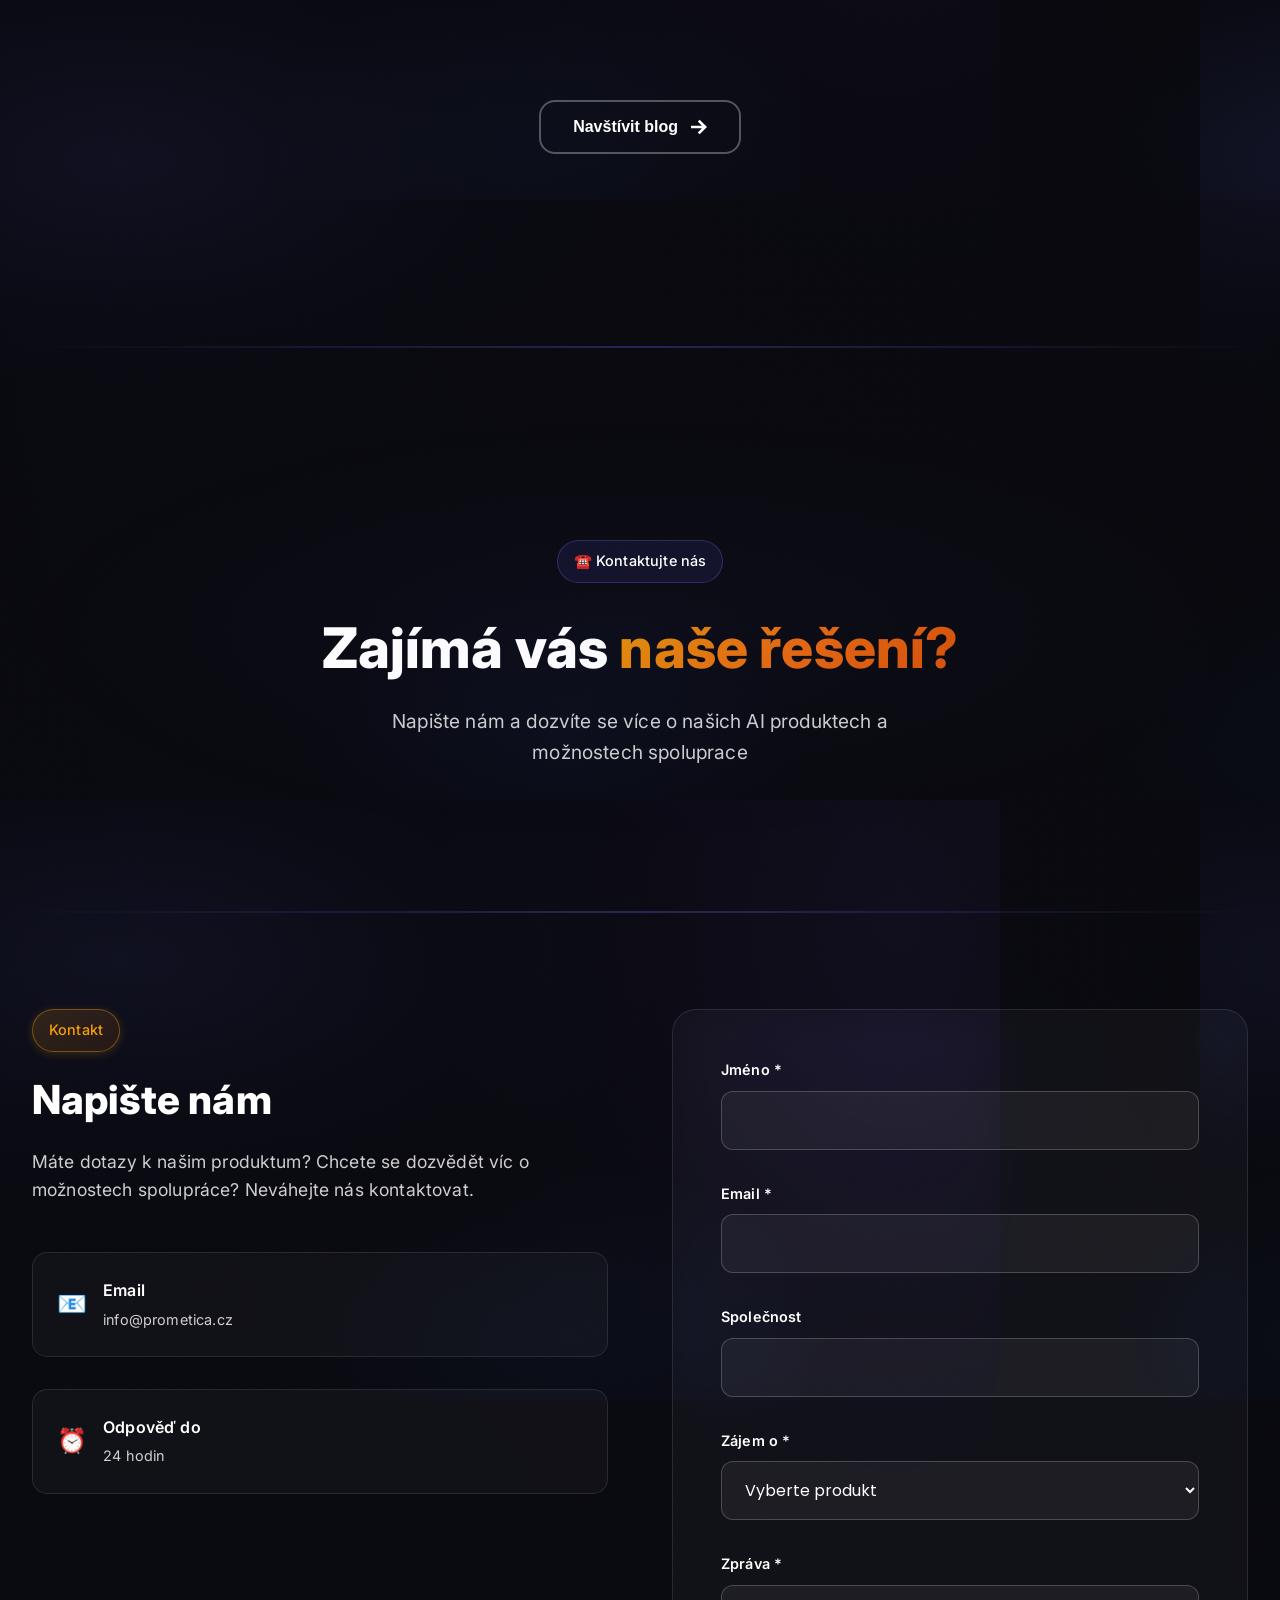
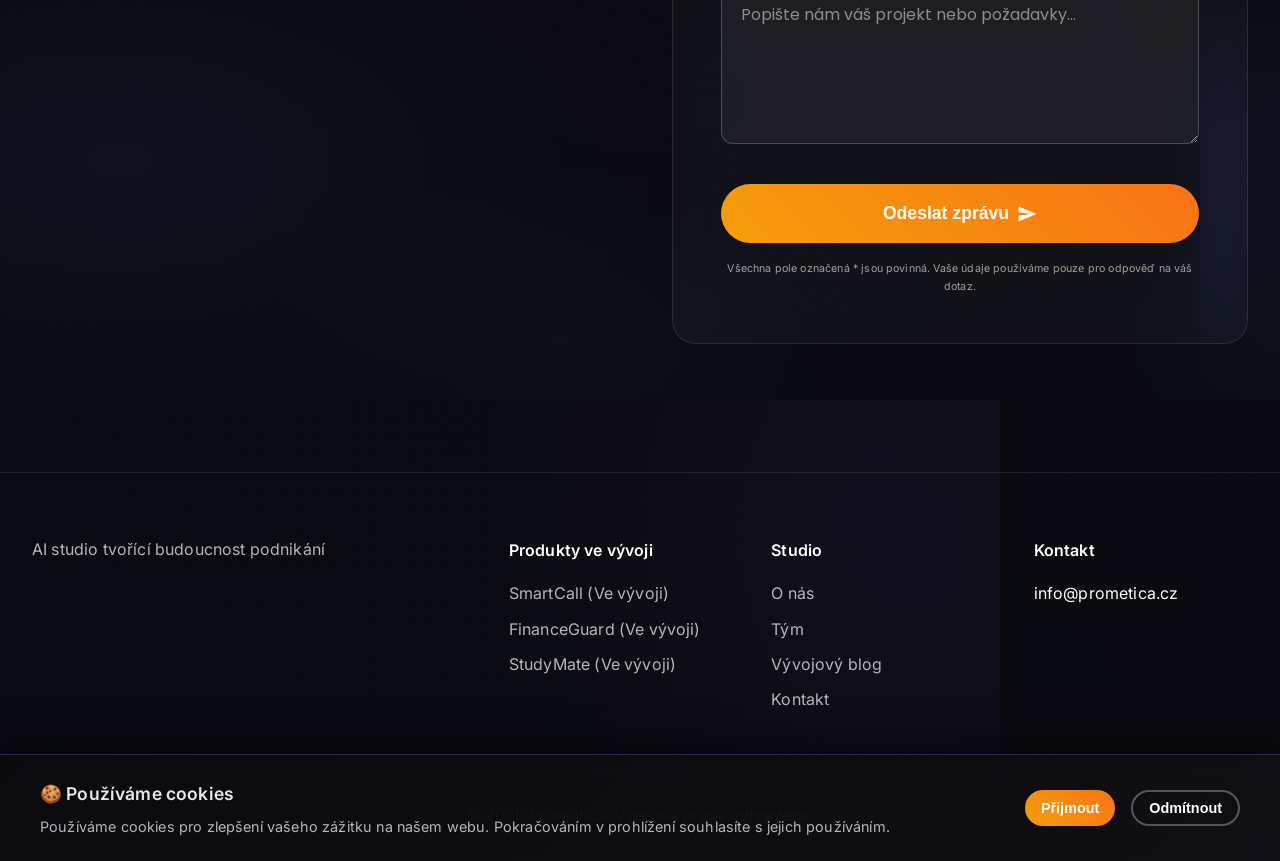
==== commit e05d9f94: "Produkční optimalizace: SEO, výkon a Apache konfigurace 🚀 SEO optimalizace:   * Přidány meta descrip" ====
--- a/index.html
+++ b/index.html
@@ -3,12 +3,91 @@
 <head>
     <meta charset="UTF-8">
     <meta name="viewport" content="width=device-width, initial-scale=1.0">
+    <meta name="description" content="Prometica - AI startup vyvíjející SmartCall AI recepčního, FinanceGuard pro účetnictví a StudyMate pro vzdělávání. Pokročilá AI řešení pro firmy všech velikostí.">
+    <meta name="keywords" content="AI startup, umělá inteligence, SmartCall, AI asistent, AI recepční, FinanceGuard, StudyMate, české AI, AI řešení">
+    <meta name="author" content="Prometica">
+    <meta name="robots" content="index, follow">
+    
+    <!-- Open Graph / Facebook -->
+    <meta property="og:type" content="website">
+    <meta property="og:url" content="https://prometica.cz/">
+    <meta property="og:title" content="Prometica - AI řešení budoucnosti">
+    <meta property="og:description" content="České AI startup vyvíjející SmartCall AI recepčního, FinanceGuard pro účetnictví a StudyMate pro vzdělávání. Pokročilá AI řešení pro firmy všech velikostí.">
+    <meta property="og:image" content="https://prometica.cz/assets/og-image.jpg">
+    <meta property="og:site_name" content="Prometica">
+    <meta property="og:locale" content="cs_CZ">
+    
+    <!-- Twitter -->
+    <meta name="twitter:card" content="summary_large_image">
+    <meta name="twitter:url" content="https://prometica.cz/">
+    <meta name="twitter:title" content="Prometica - AI řešení budoucnosti">
+    <meta name="twitter:description" content="České AI startup vyvíjející SmartCall AI recepčního, FinanceGuard pro účetnictví a StudyMate pro vzdělávání.">
+    <meta name="twitter:image" content="https://prometica.cz/assets/og-image.jpg">
+    
     <meta http-equiv="Cache-Control" content="no-cache, no-store, must-revalidate">
     <meta http-equiv="Pragma" content="no-cache">
     <meta http-equiv="Expires" content="0">
-    <title>Prometica - AI řešení budoucnosti</title>
+    <title>Prometica - AI řešení budoucnosti | SmartCall, FinanceGuard, StudyMate</title>
+    
+    <!-- Favicon -->
+    <link rel="icon" type="image/x-icon" href="/favicon.ico">
+    <link rel="apple-touch-icon" sizes="180x180" href="/apple-touch-icon.png">
+    <link rel="icon" type="image/png" sizes="32x32" href="/favicon-32x32.png">
+    <link rel="icon" type="image/png" sizes="16x16" href="/favicon-16x16.png">
+    <link rel="manifest" href="/site.webmanifest">
+    
     <link rel="stylesheet" href="./styles.css?v=1.0">
     <link href="https://fonts.googleapis.com/css2?family=Inter:wght@300;400;500;600;700;800&family=Poppins:wght@300;400;500;600;700;800&display=swap" rel="stylesheet">
+    
+    <!-- Structured Data -->
+    <script type="application/ld+json">
+    {
+        "@context": "https://schema.org",
+        "@type": "Organization",
+        "name": "Prometica",
+        "description": "České AI startup vyvíjející pokročilá AI řešení pro firmy",
+        "url": "https://prometica.cz",
+        "logo": "https://prometica.cz/assets/logo.png",
+        "foundingDate": "2025",
+        "foundingLocation": {
+            "@type": "Country",
+            "name": "Česká republika"
+        },
+        "industry": "Artificial Intelligence",
+        "products": [
+            {
+                "@type": "SoftwareApplication",
+                "name": "SmartCall",
+                "description": "AI recepční pro restaurace a firmy",
+                "applicationCategory": "BusinessApplication",
+                "operatingSystem": "Web"
+            },
+            {
+                "@type": "SoftwareApplication", 
+                "name": "FinanceGuard",
+                "description": "AI analýza účetnictví a financí",
+                "applicationCategory": "BusinessApplication",
+                "operatingSystem": "Web"
+            },
+            {
+                "@type": "SoftwareApplication",
+                "name": "StudyMate", 
+                "description": "AI asistent pro vzdělávání",
+                "applicationCategory": "EducationalApplication",
+                "operatingSystem": "Web"
+            }
+        ]
+    }
+    </script>
+    
+    <!-- Google Analytics -->
+    <script async src="https://www.googletagmanager.com/gtag/js?id=GA_TRACKING_ID"></script>
+    <script>
+        window.dataLayer = window.dataLayer || [];
+        function gtag(){dataLayer.push(arguments);}
+        gtag('js', new Date());
+        gtag('config', 'GA_TRACKING_ID');
+    </script>
 </head>
 <body>
     <!-- Background Elements -->
@@ -55,7 +134,7 @@
         <div class="hero-container">
             <div class="hero-content">
                 <div class="startup-badge">
-                    <span class="badge-icon">⭐</span>
+                    <span class="badge-icon">🚀</span>
                     <span class="badge-text">AI Startup</span>
                     <span class="badge-year">Est. 2025</span>
                 </div>
@@ -225,7 +304,7 @@
                             <span class="product-name">SmartCall</span>
                             <div class="icon-glow"></div>
                         </div>
-                        <div class="product-status premium">✨ Beta Program</div>
+                        <div class="product-status premium">🔧 Ve vývoji</div>
                         <div class="product-tagline">Váš AI recepční, který nikdy nespí</div>
                         <p>Revolucionizujte zákaznický servis s pokročilým AI asistentem. Automaticky přijímá hovory 24/7, rezervuje stoly a poskytuje přirozené konverzace, které vaše zákazníky nadchnou.</p>
                         <div class="benefits-grid">
@@ -252,7 +331,7 @@
                             </div>
                         </div>
                         <button class="solution-btn premium" onclick="scrollToContact('ai-phone')">
-                            <span>Připojit se k Beta</span>
+                            <span>O produktu</span>
                             <svg width="16" height="16" viewBox="0 0 24 24" fill="currentColor">
                                 <path d="M13.025 1l-2.847 2.828 6.176 6.176h-16.354v3.992h16.354l-6.176 6.176 2.847 2.828 10.975-11z"/>
                             </svg>
@@ -269,7 +348,7 @@
                             <span class="product-name">FinanceGuard</span>
                             <div class="icon-glow"></div>
                         </div>
-                        <div class="product-status premium">✨ Early Access</div>
+                        <div class="product-status premium">🔧 Ve vývoji</div>
                         <div class="product-tagline">AI detektiv pro vaše finance</div>
                         <p>Odhalte skryté vzory ve vašich datech a chráňte své finance. AI systém analyzuje tisíce transakcí za vteřinu a automaticky detekuje podvodné aktivity.</p>
                         <div class="benefits-grid">
@@ -296,7 +375,7 @@
                             </div>
                         </div>
                         <button class="solution-btn premium" onclick="scrollToContact('ai-accounting')">
-                            <span>Zažádat Early Access</span>
+                            <span>O produktu</span>
                             <svg width="16" height="16" viewBox="0 0 24 24" fill="currentColor">
                                 <path d="M13.025 1l-2.847 2.828 6.176 6.176h-16.354v3.992h16.354l-6.176 6.176 2.847 2.828 10.975-11z"/>
                             </svg>
@@ -313,7 +392,7 @@
                             <span class="product-name">StudyMate</span>
                             <div class="icon-glow"></div>
                         </div>
-                        <div class="product-status premium">✨ Připravujeme</div>
+                        <div class="product-status premium">🔧 Ve vývoji</div>
                         <div class="product-tagline">Váš virtuální chytrý pomocník</div>
                         <p>Revoluce v učení! Nahrajte učebnici či skripta a AI agent vám vytáhne nejdůležitější informace, vytvoří testy, kartičky a taháky přizpůsobené vašemu stylu učení.</p>
                         <div class="benefits-grid">
@@ -386,7 +465,7 @@
             
             <div class="tech-grid">
                 <div class="tech-item">
-                    <div class="tech-icon">📊</div>
+                    <div class="tech-icon">📄</div>
                     <div class="tech-name">Machine Learning</div>
                     <div class="tech-status">Aktivní výzkum</div>
                 </div>
@@ -398,7 +477,7 @@
                 <div class="tech-item">
                     <div class="tech-icon">📁</div>
                     <div class="tech-name">Cloud Infrastructure</div>
-                    <div class="tech-status">Připravujeme</div>
+                    <div class="tech-status">Ve vývoji</div>
                 </div>
                 <div class="tech-item">
                     <div class="tech-icon">⚡</div>
@@ -443,7 +522,7 @@
                         <div class="story-icon">✓</div>
                         <h3>Naše hodnoty</h3>
                         <p>
-                            Transparentnost, inovace a zákaznický přístup. Každý produkt vyvíjíme v úzké spoluprací s našimi partnery a beta testery.
+                            Transparentnost, inovace a zákaznický přístup. Každý produkt vyvíjíme v úzké spolupráci s našimi partnery a budoucími uživateli.
                         </p>
                     </div>
                     
@@ -647,9 +726,9 @@
                 <div class="footer-section">
                     <h4>Produkty ve vývoji</h4>
                     <ul>
-                        <li><a href="produkty.html?product=smartcall">SmartCall (Beta)</a></li>
-                        <li><a href="produkty.html?product=financeiq">FinanceGuard (Early Access)</a></li>
-                        <li><a href="produkty.html?product=studymate">StudyMate (Připravujeme)</a></li>
+                        <li><a href="produkty.html?product=smartcall">SmartCall (Ve vývoji)</a></li>
+                        <li><a href="produkty.html?product=financeiq">FinanceGuard (Ve vývoji)</a></li>
+                        <li><a href="produkty.html?product=studymate">StudyMate (Ve vývoji)</a></li>
                     </ul>
                 </div>
                 <div class="footer-section">
@@ -658,7 +737,7 @@
                         <li><a href="#about">O nás</a></li>
                         <li><a href="#about">Tým</a></li>
                         <li><a href="#blog">Vývojový blog</a></li>
-                        <li><a href="#contact">Beta program</a></li>
+                        <li><a href="#contact">Kontakt</a></li>
                     </ul>
                 </div>
                 <div class="footer-section">
@@ -693,7 +772,7 @@
         </div>
     </div>
 
-    <script src="./script.js?v=1.0"></script>
+    <script src="./script.js?v=1.0" defer></script>
     <script src="redirect-blog.js"></script>
     <script>
         // Cookie Consent functionality
--- a/styles.css
+++ b/styles.css
@@ -7,9 +7,14 @@
 
 html {
     scroll-padding-top: 80px; /* Offset for fixed navbar */
-}
-
-/* Smooth scrolling handled by JavaScript */
+    scroll-behavior: smooth;
+}
+
+/* Performance optimizations for smooth scrolling */
+* {
+    backface-visibility: hidden;
+    -webkit-backface-visibility: hidden;
+}
 
 /* Custom scrollbar */
 ::-webkit-scrollbar {
@@ -40,7 +45,12 @@
     -webkit-font-smoothing: antialiased;
     -moz-osx-font-smoothing: grayscale;
     letter-spacing: 0.01em;
-}
+    transform: translateZ(0);
+    backface-visibility: hidden;
+    perspective: 1000px;
+}
+
+
 
 .container {
     max-width: 1400px;
@@ -64,8 +74,8 @@
         1200px 800px, 
         1000px 1200px, 
         800px 600px;
-    animation: floatingLights 50s ease-in-out infinite alternate;
-    will-change: background-position;
+    transform: translateZ(0);
+    will-change: auto;
     z-index: -2;
 }
 
@@ -81,8 +91,8 @@
         linear-gradient(45deg, rgba(59, 130, 246, 0.015) 0%, transparent 40%),
         radial-gradient(ellipse 120% 80% at 50% 50%, rgba(147, 51, 234, 0.008) 0%, transparent 70%);
     z-index: -1;
-    animation: gradientFlow 45s ease-in-out infinite;
-    will-change: transform, opacity;
+    transform: translateZ(0);
+    will-change: auto;
 }
 
 .cursor-glow {
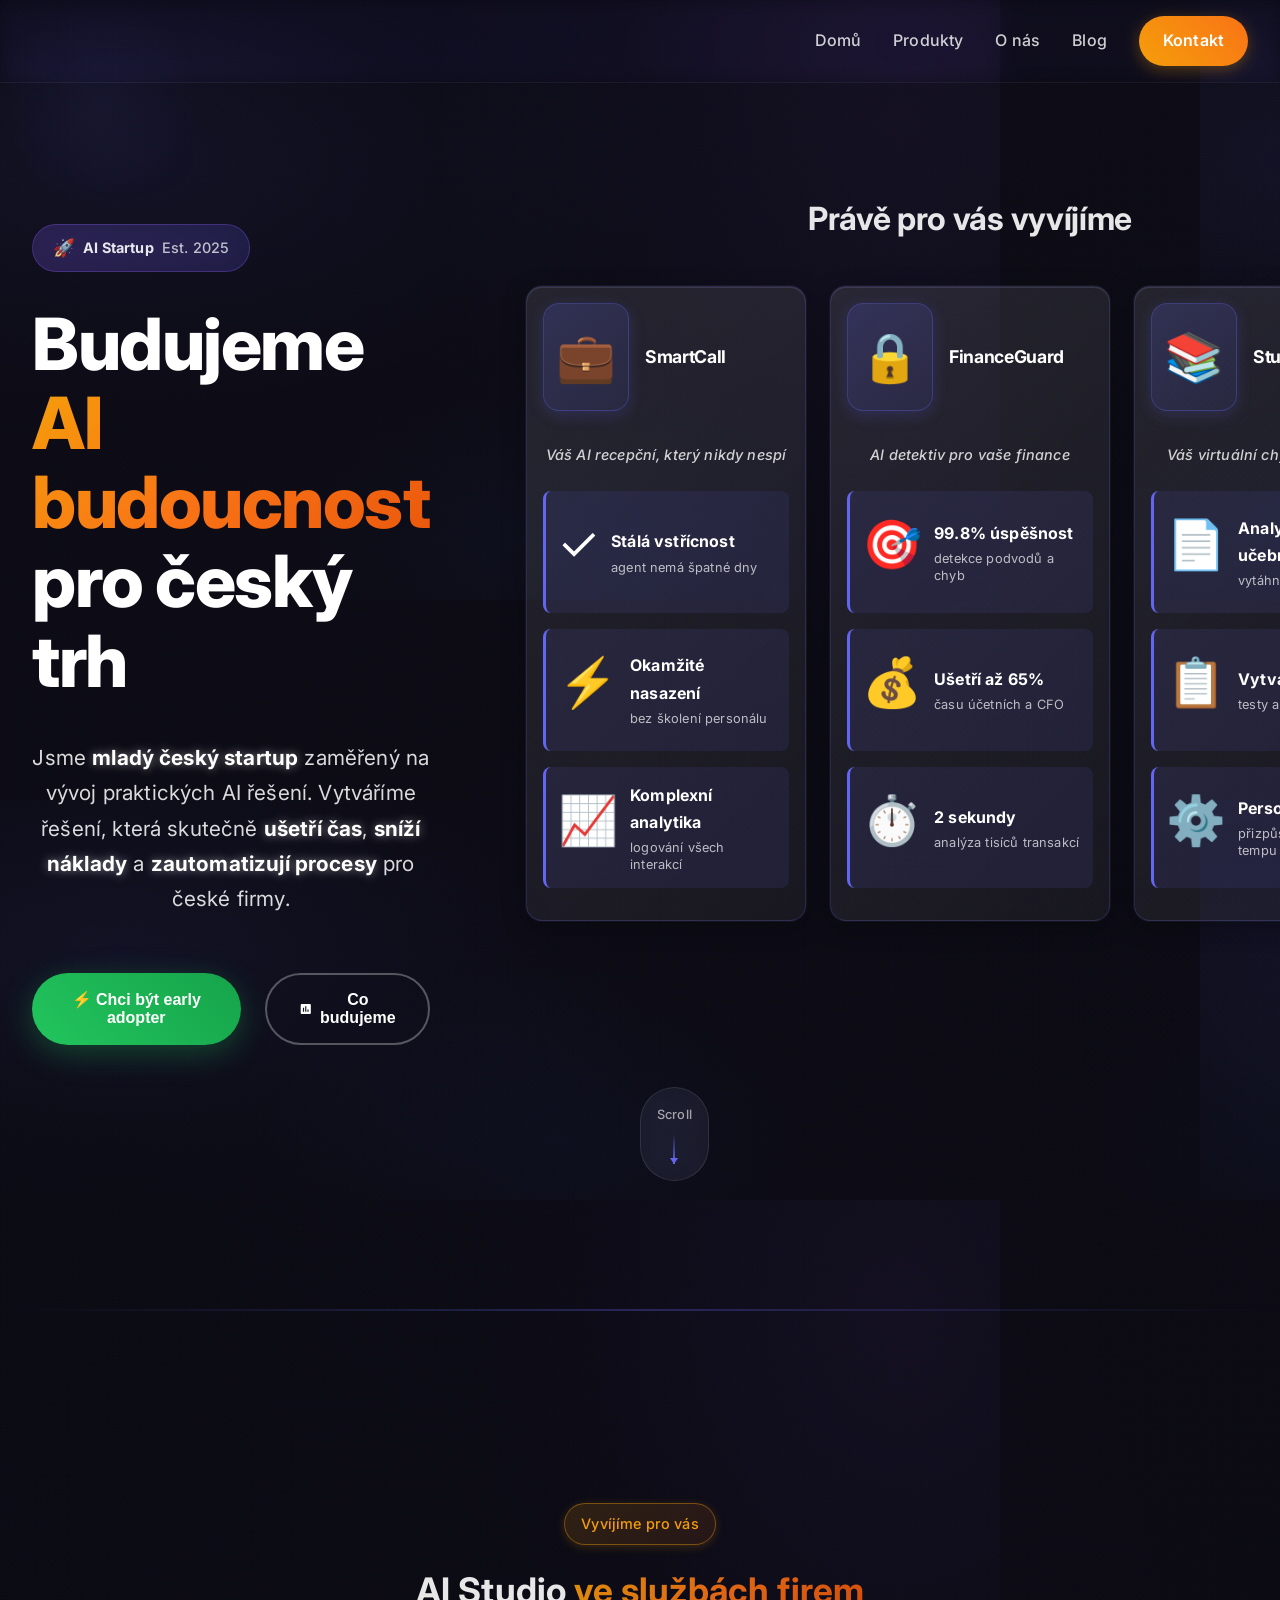
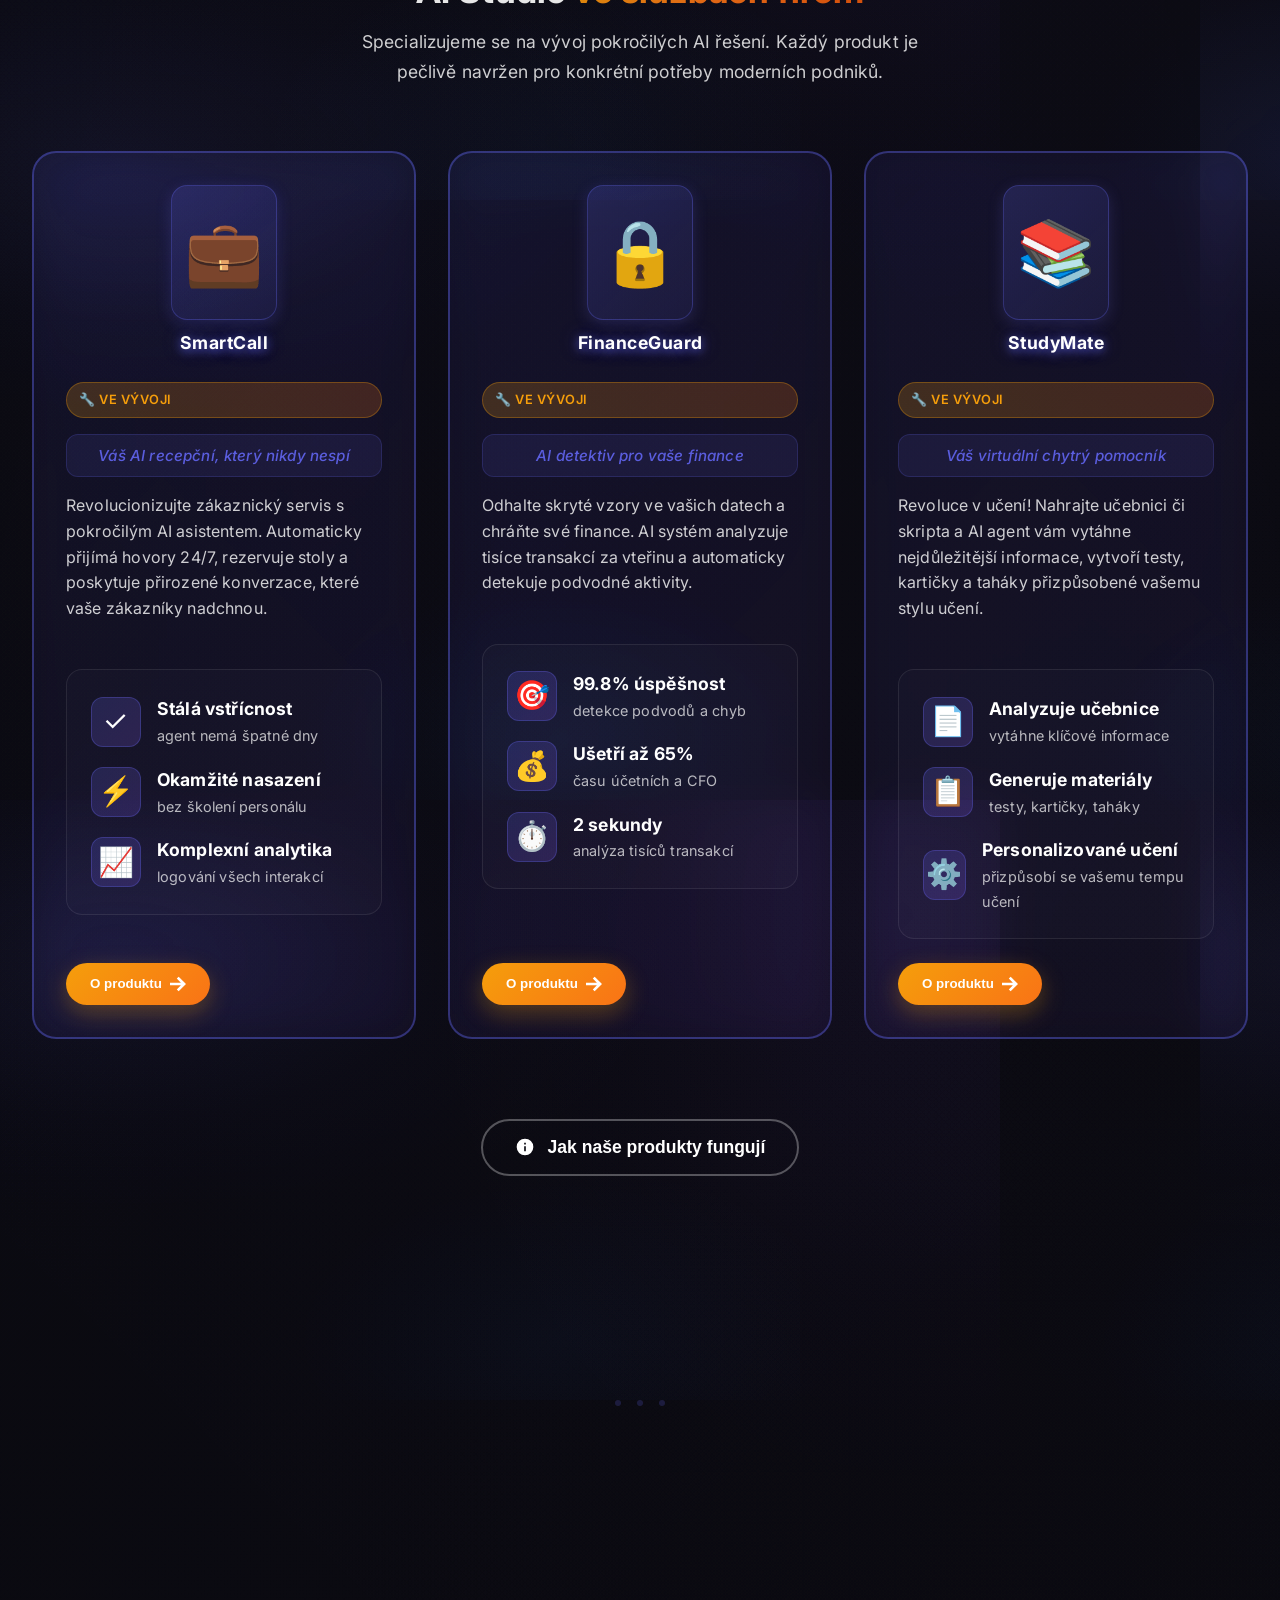
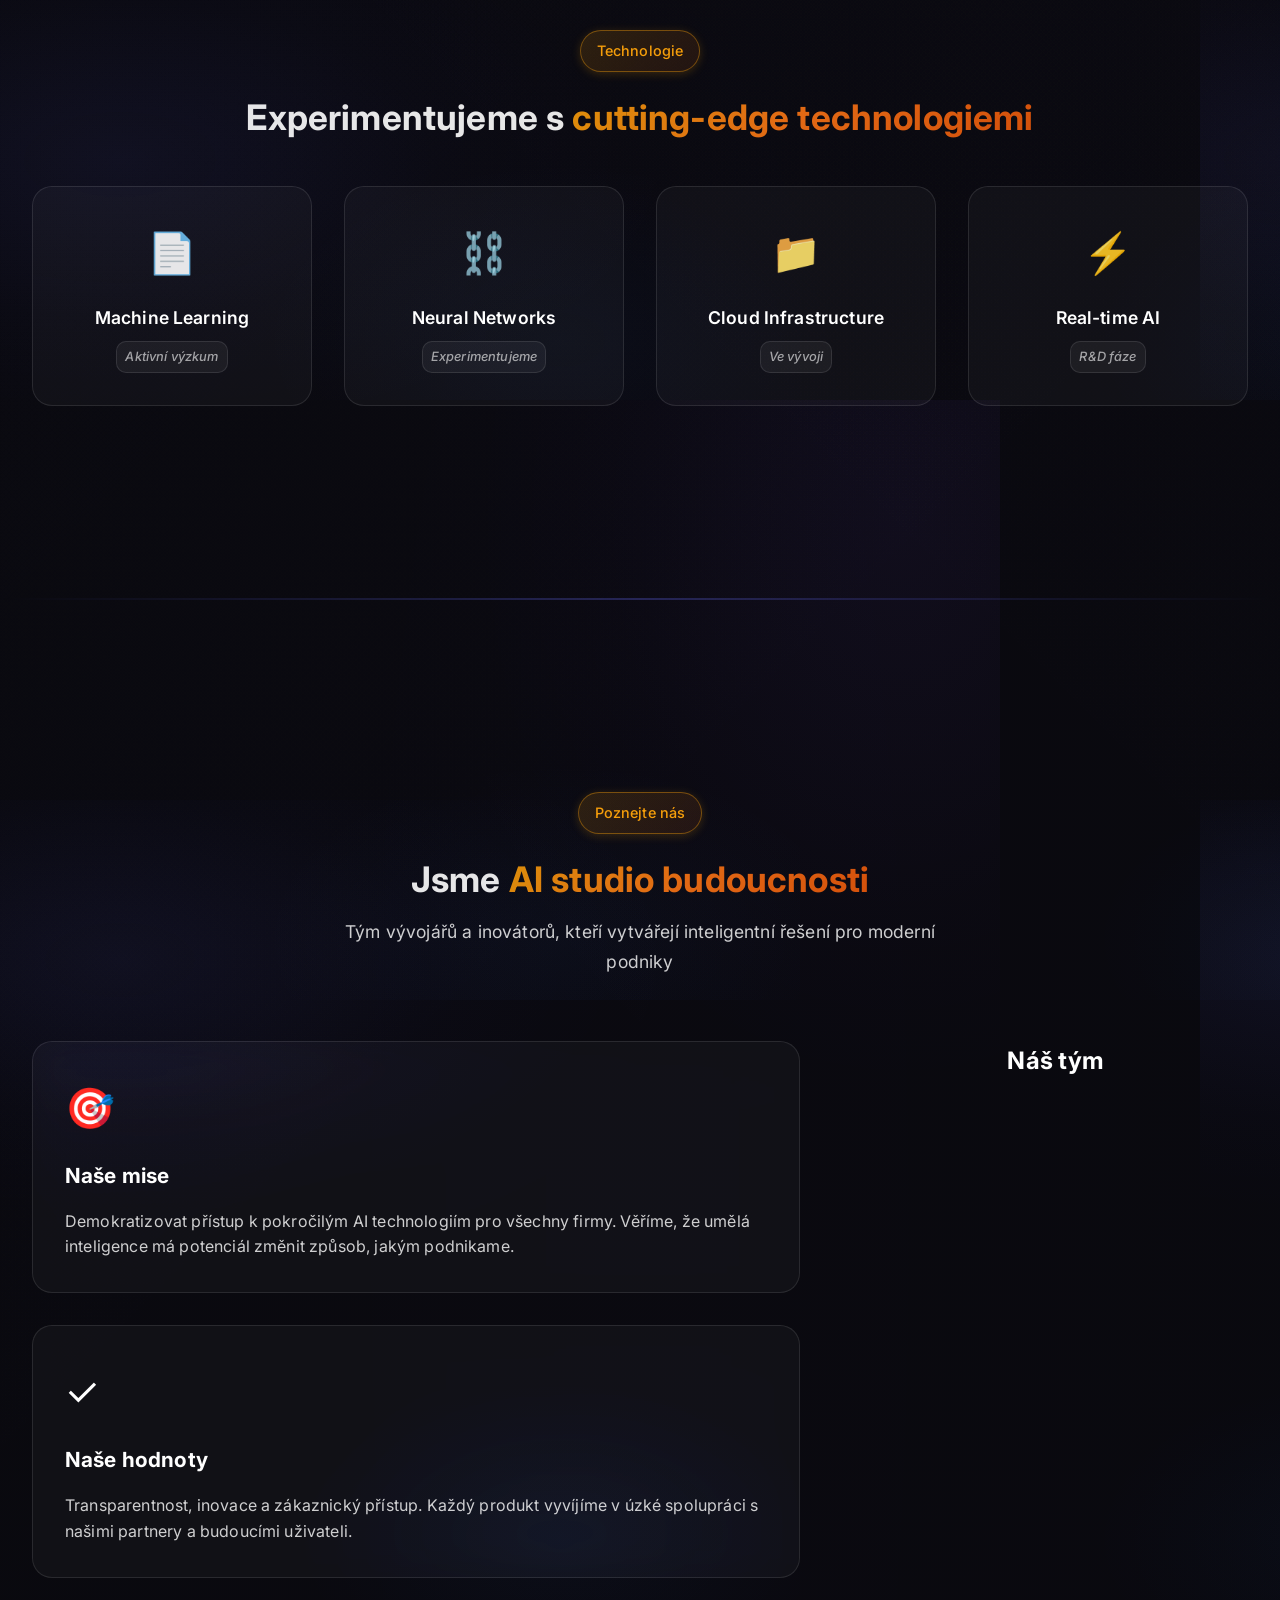
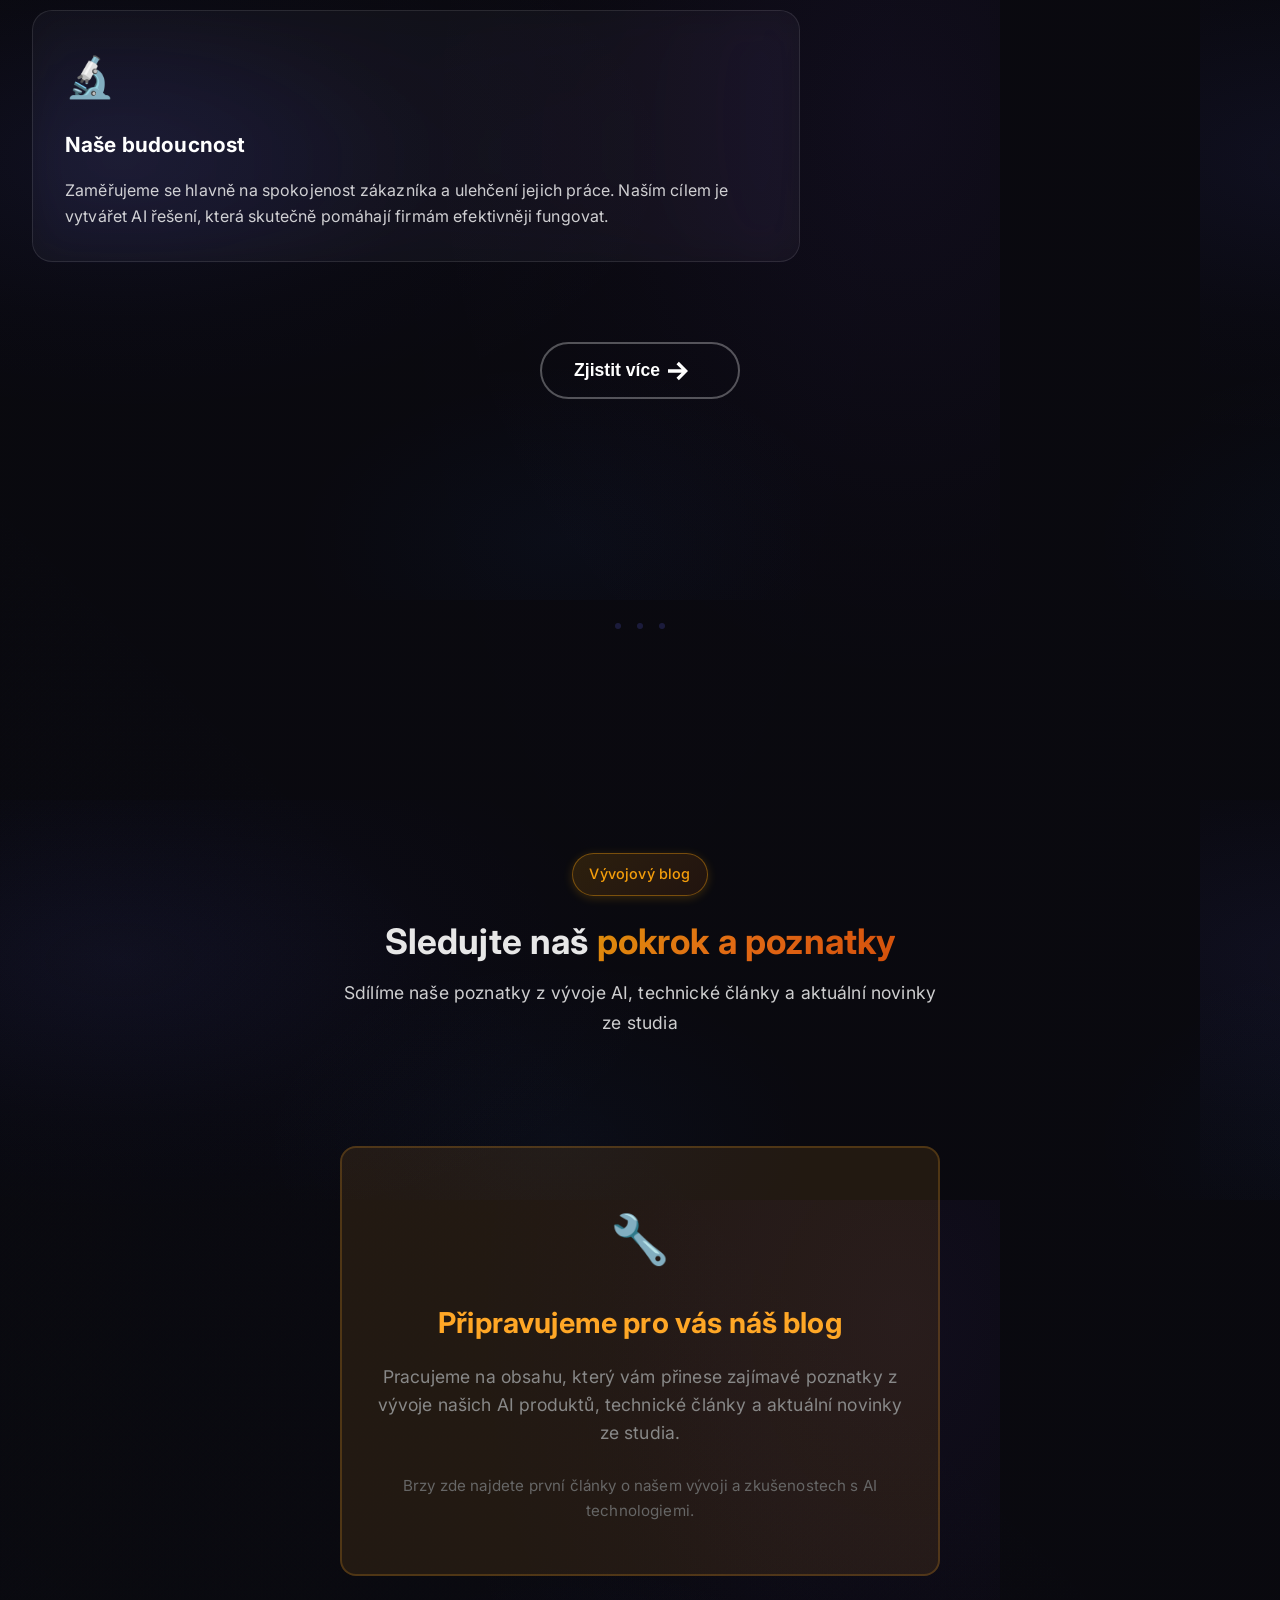
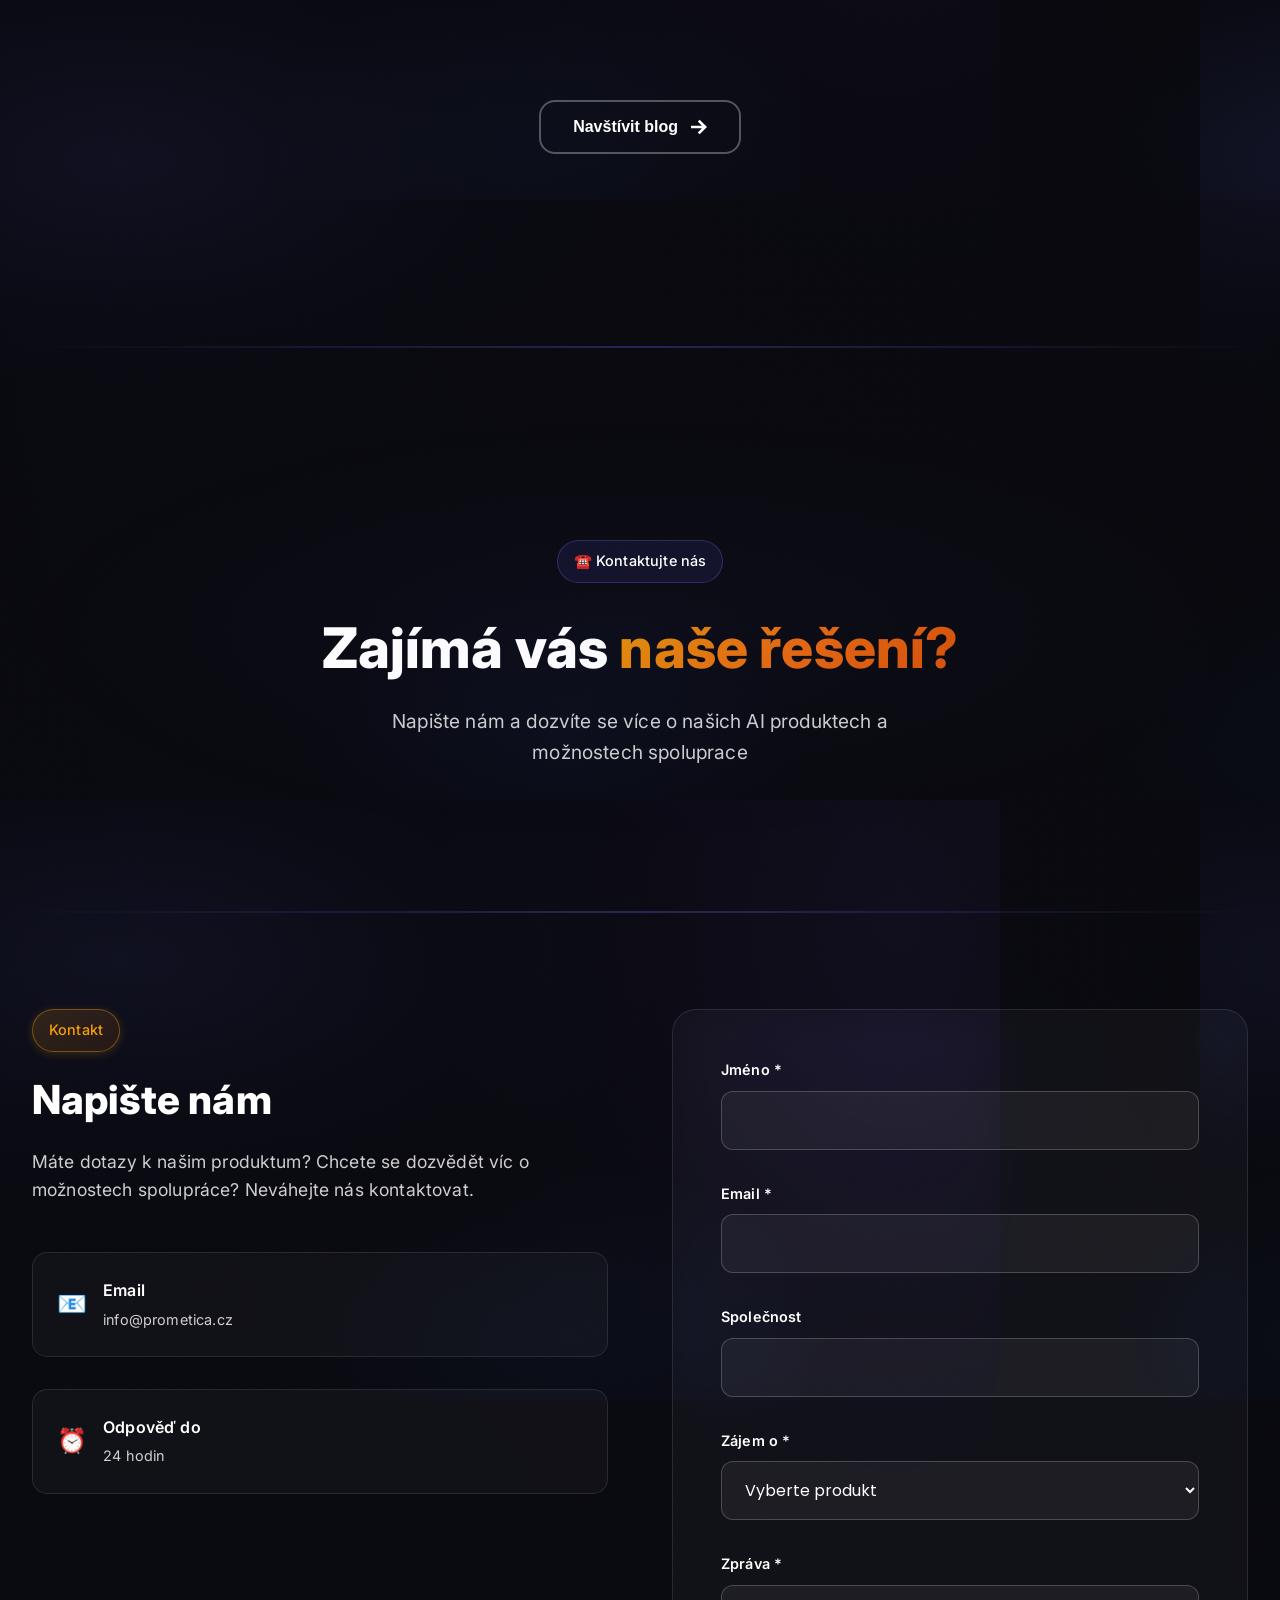
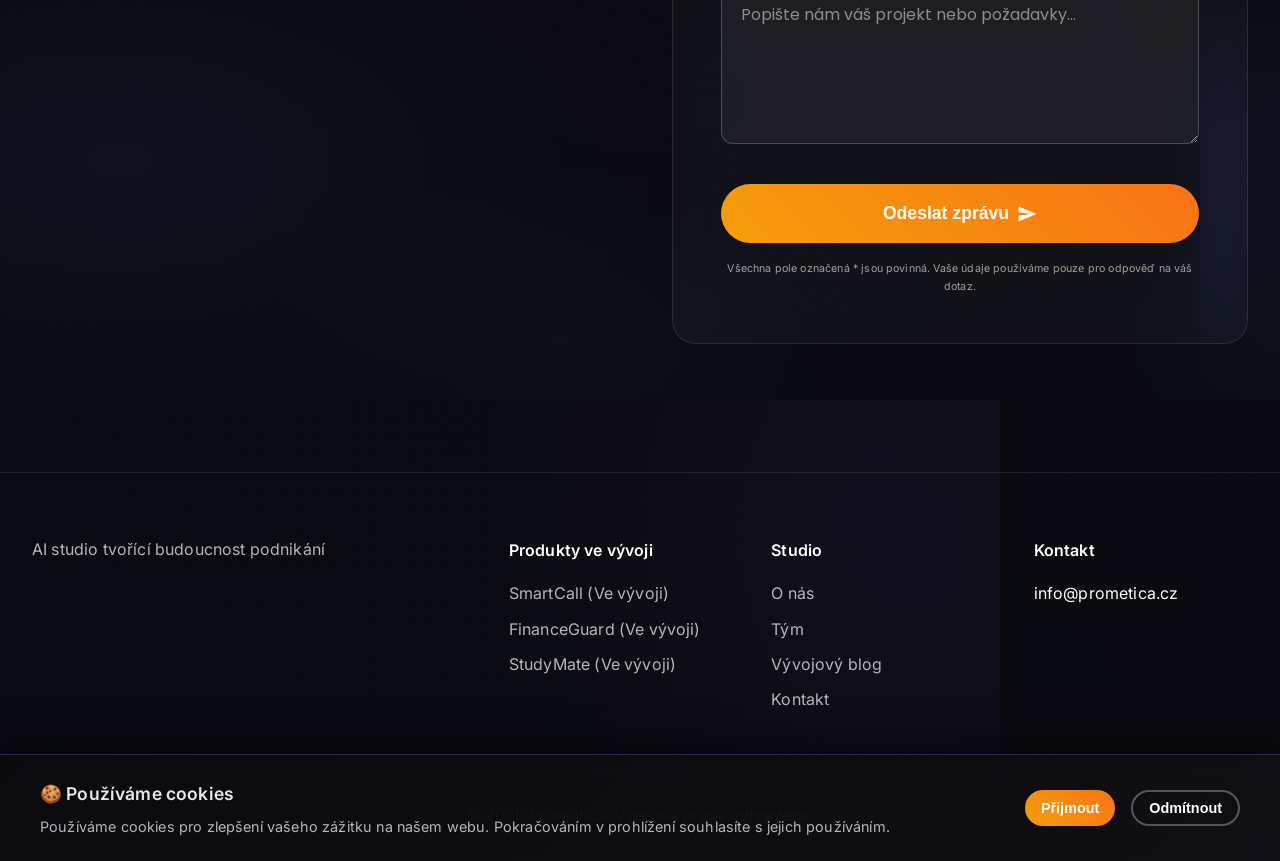
==== commit 7801c114: "Fix product buttons navigation - redirect to product pages instead of contact form Updated product s" ====
--- a/index.html
+++ b/index.html
@@ -330,7 +330,7 @@
                                 </div>
                             </div>
                         </div>
-                        <button class="solution-btn premium" onclick="scrollToContact('ai-phone')">
+                        <button class="solution-btn premium" onclick="window.location.href='produkty.html#smartcall'">
                             <span>O produktu</span>
                             <svg width="16" height="16" viewBox="0 0 24 24" fill="currentColor">
                                 <path d="M13.025 1l-2.847 2.828 6.176 6.176h-16.354v3.992h16.354l-6.176 6.176 2.847 2.828 10.975-11z"/>
@@ -374,7 +374,7 @@
                                 </div>
                             </div>
                         </div>
-                        <button class="solution-btn premium" onclick="scrollToContact('ai-accounting')">
+                        <button class="solution-btn premium" onclick="window.location.href='produkty.html#financeiq'">
                             <span>O produktu</span>
                             <svg width="16" height="16" viewBox="0 0 24 24" fill="currentColor">
                                 <path d="M13.025 1l-2.847 2.828 6.176 6.176h-16.354v3.992h16.354l-6.176 6.176 2.847 2.828 10.975-11z"/>
@@ -418,8 +418,8 @@
                                 </div>
                             </div>
                         </div>
-                        <button class="solution-btn premium" onclick="scrollToContact('study-mate')">
-                            <span>Mám zájem</span>
+                        <button class="solution-btn premium" onclick="window.location.href='produkty.html#studymate'">
+                            <span>O produktu</span>
                             <svg width="16" height="16" viewBox="0 0 24 24" fill="currentColor">
                                 <path d="M13.025 1l-2.847 2.828 6.176 6.176h-16.354v3.992h16.354l-6.176 6.176 2.847 2.828 10.975-11z"/>
                             </svg>
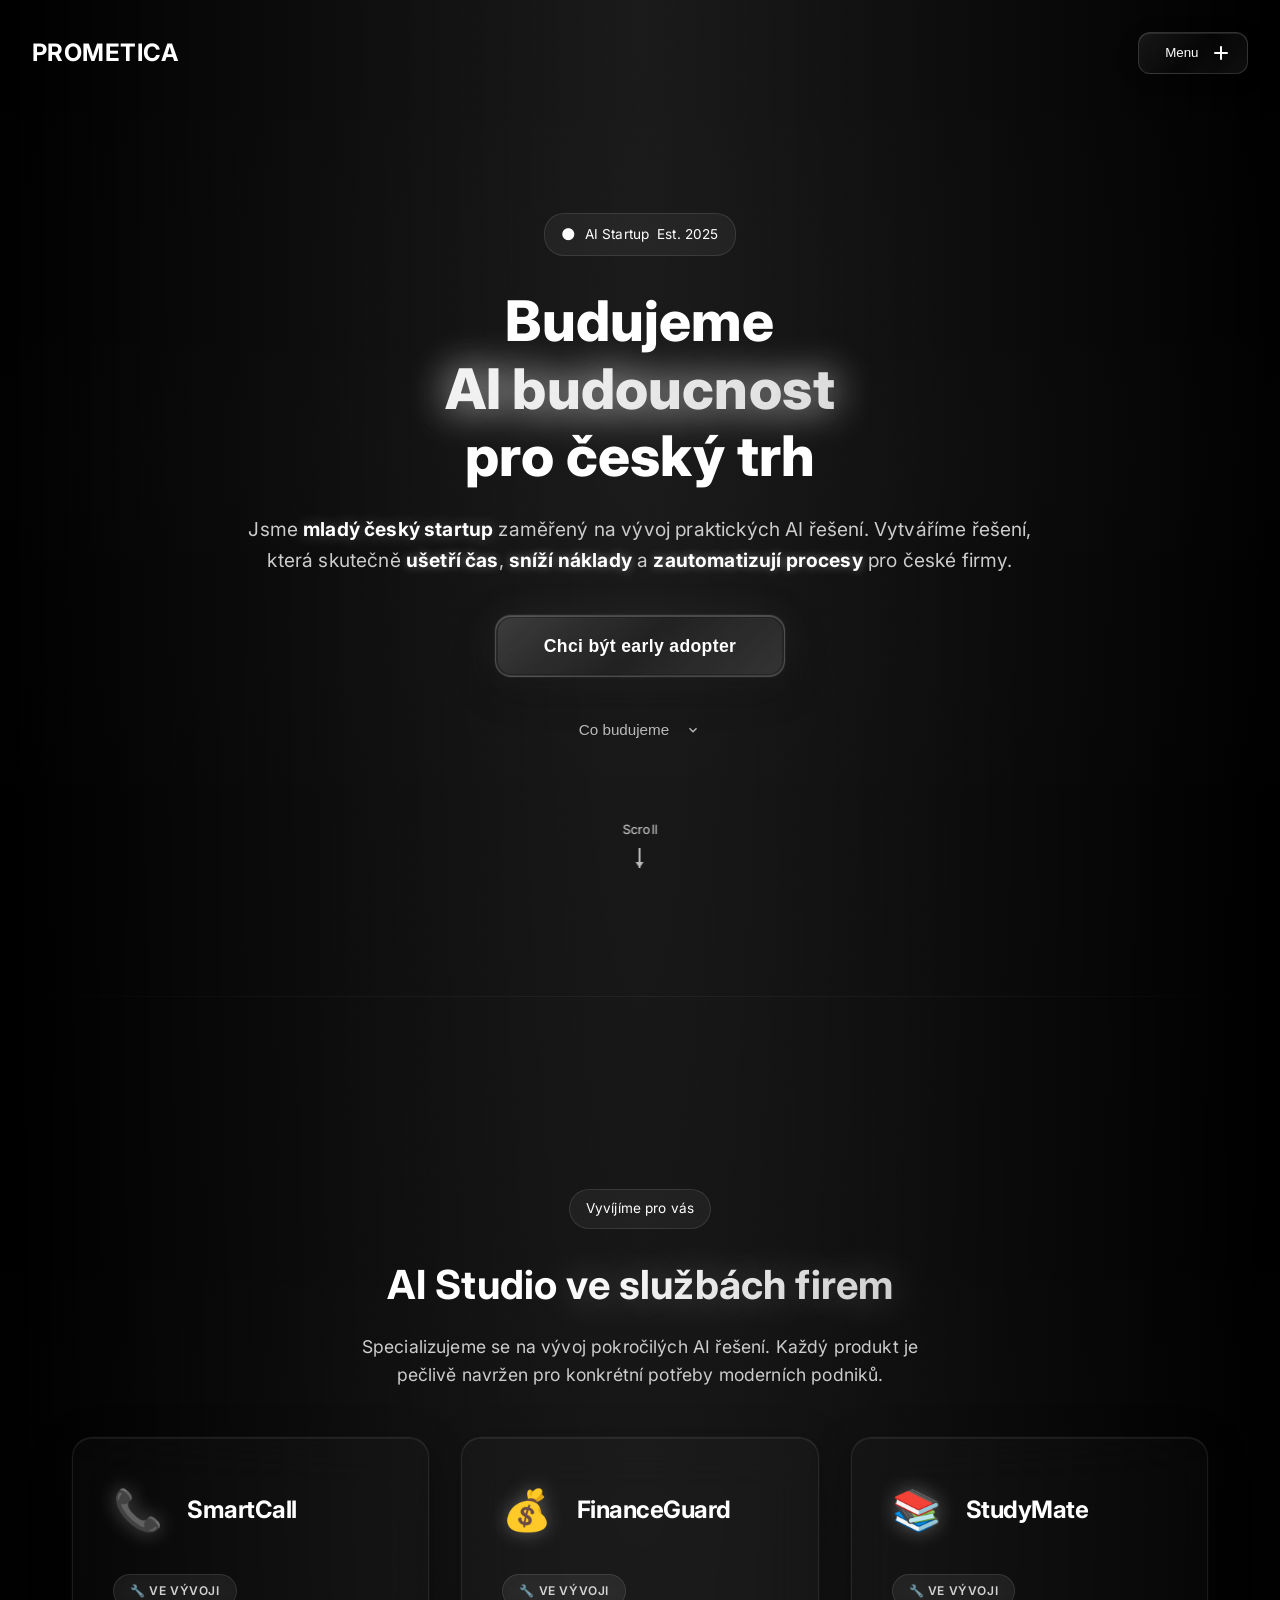
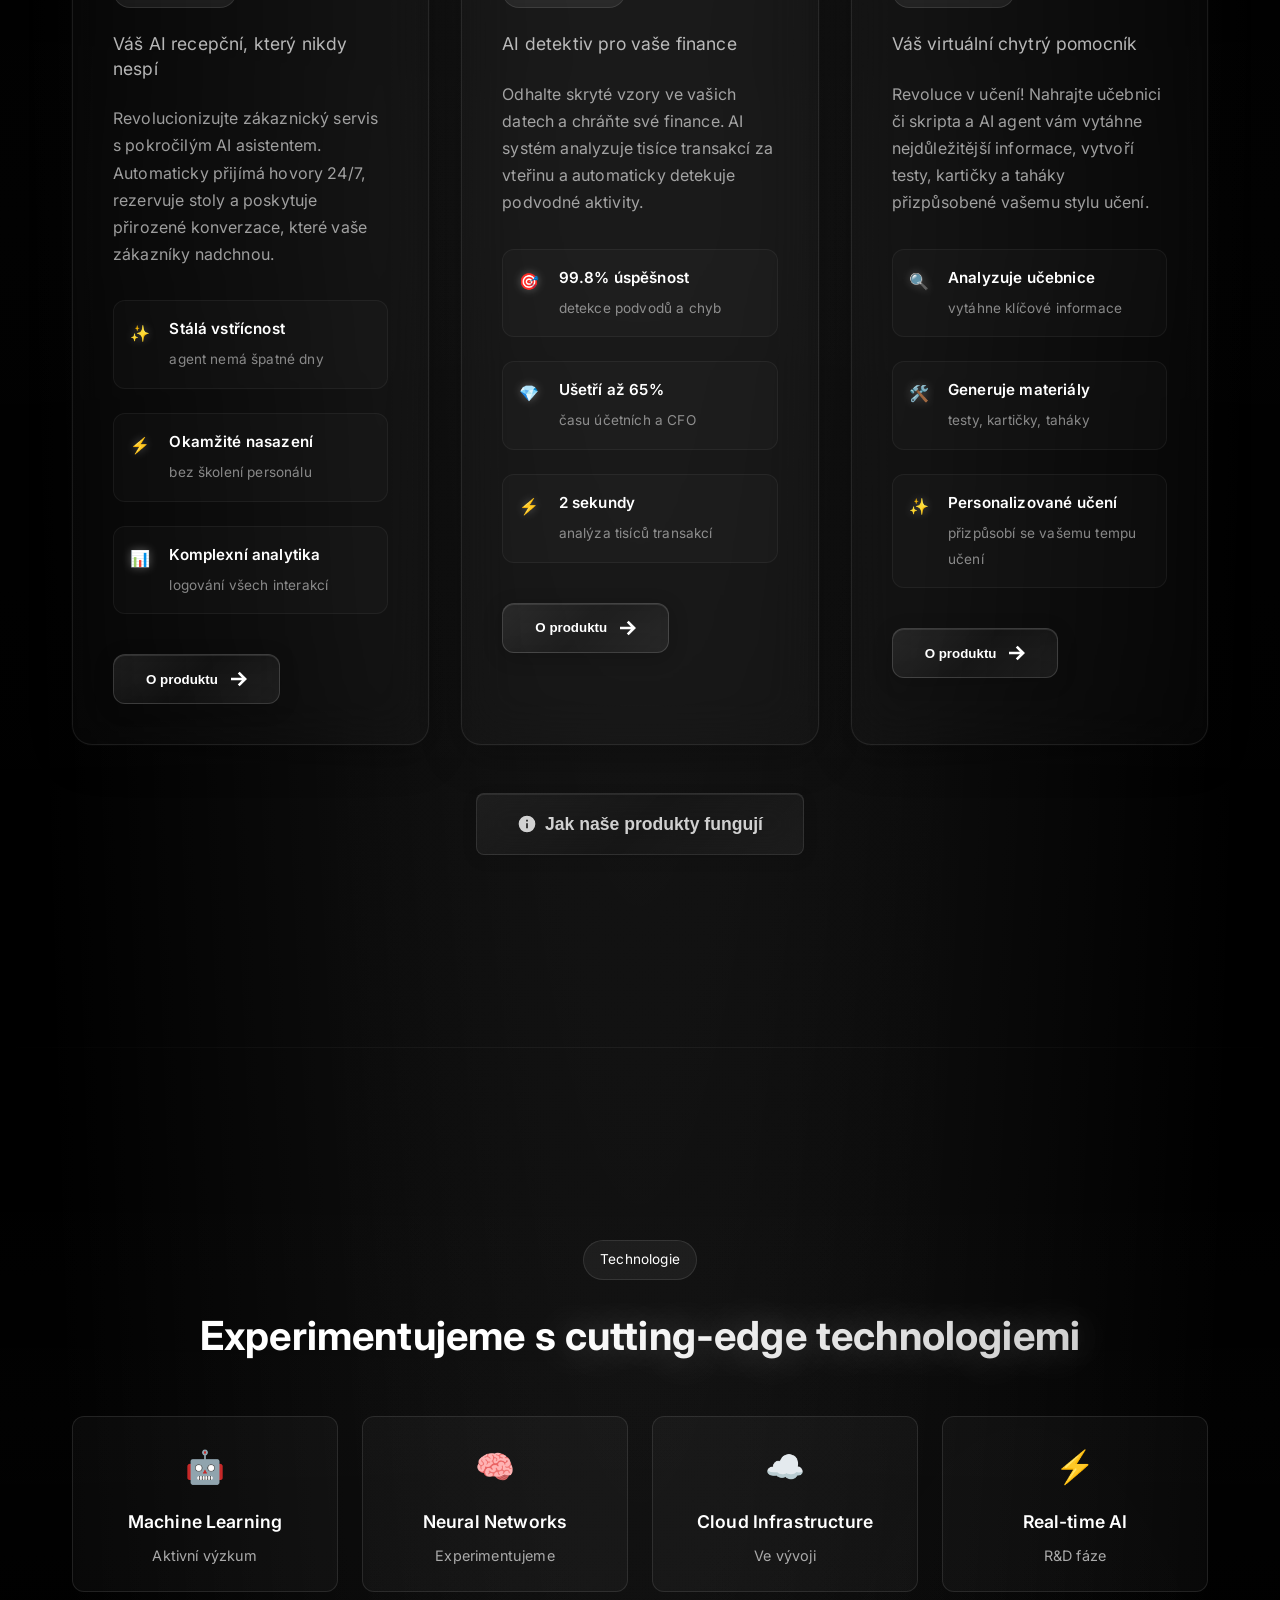
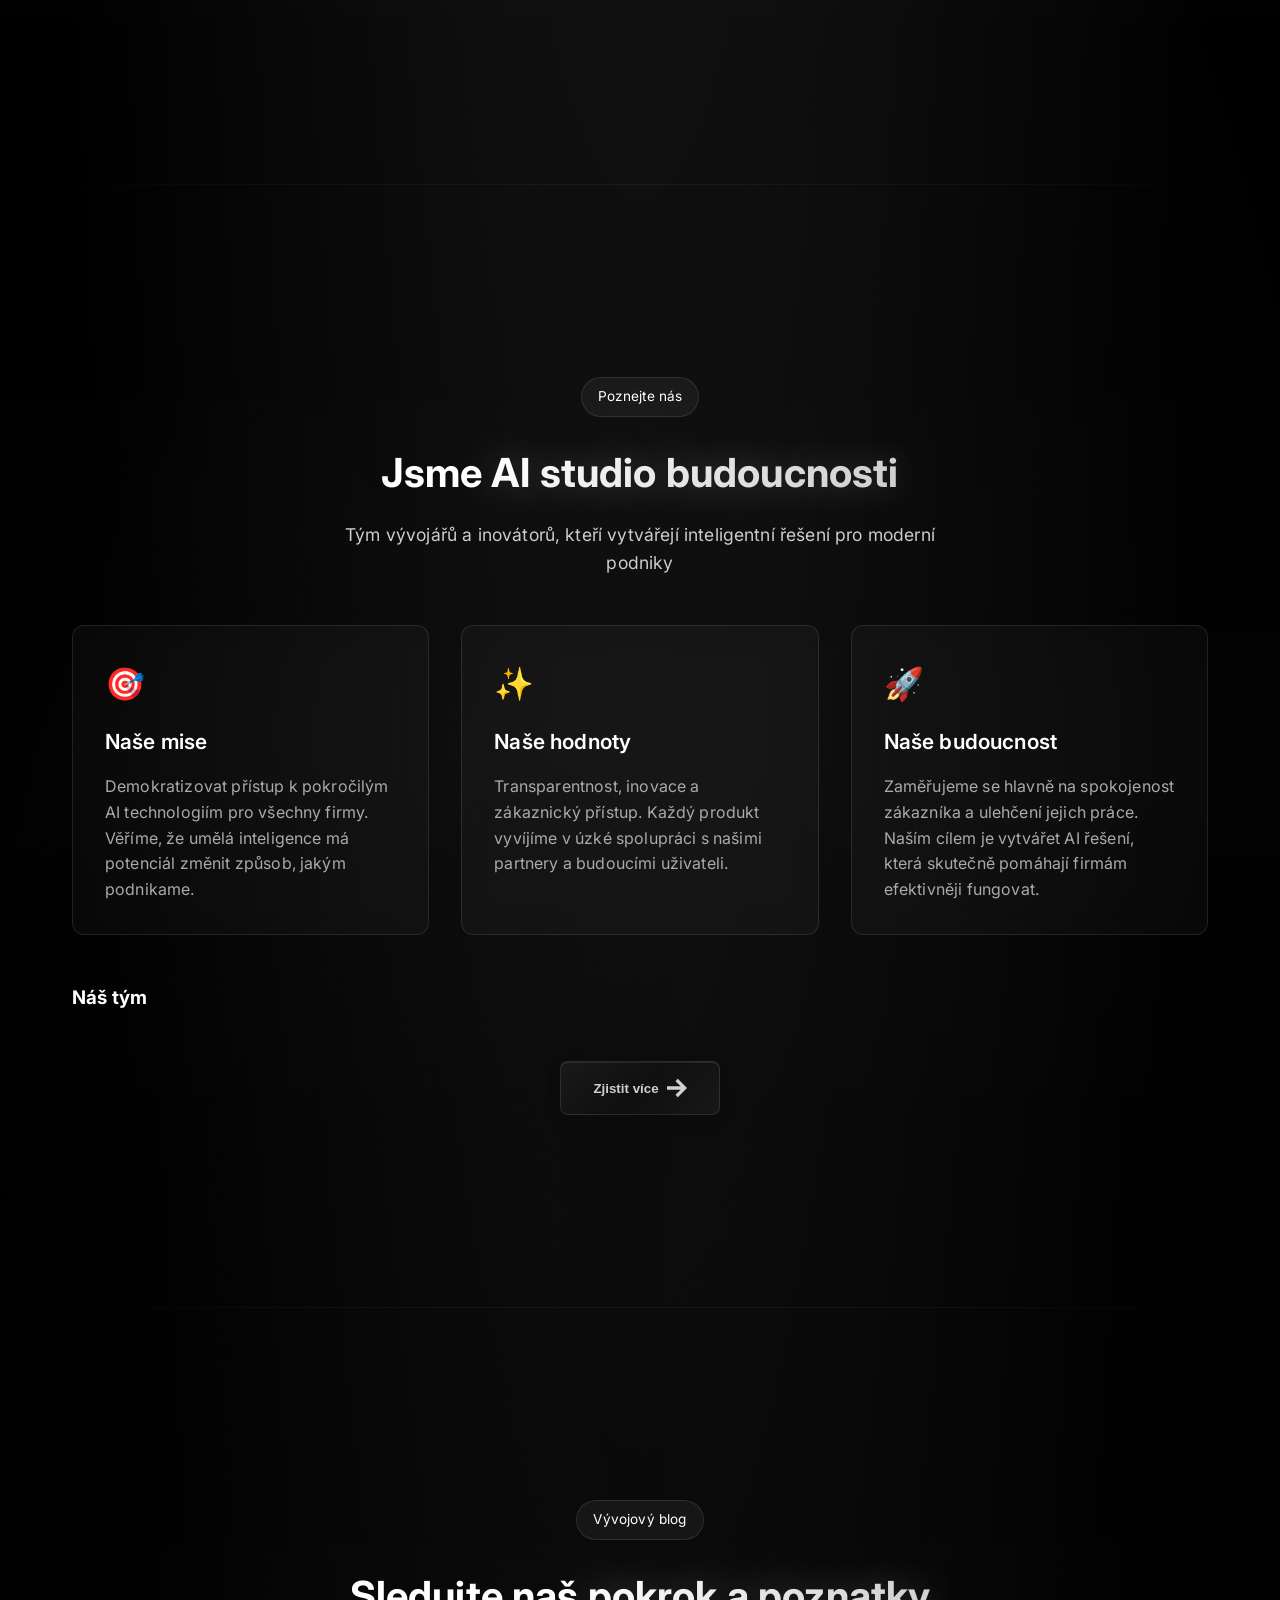
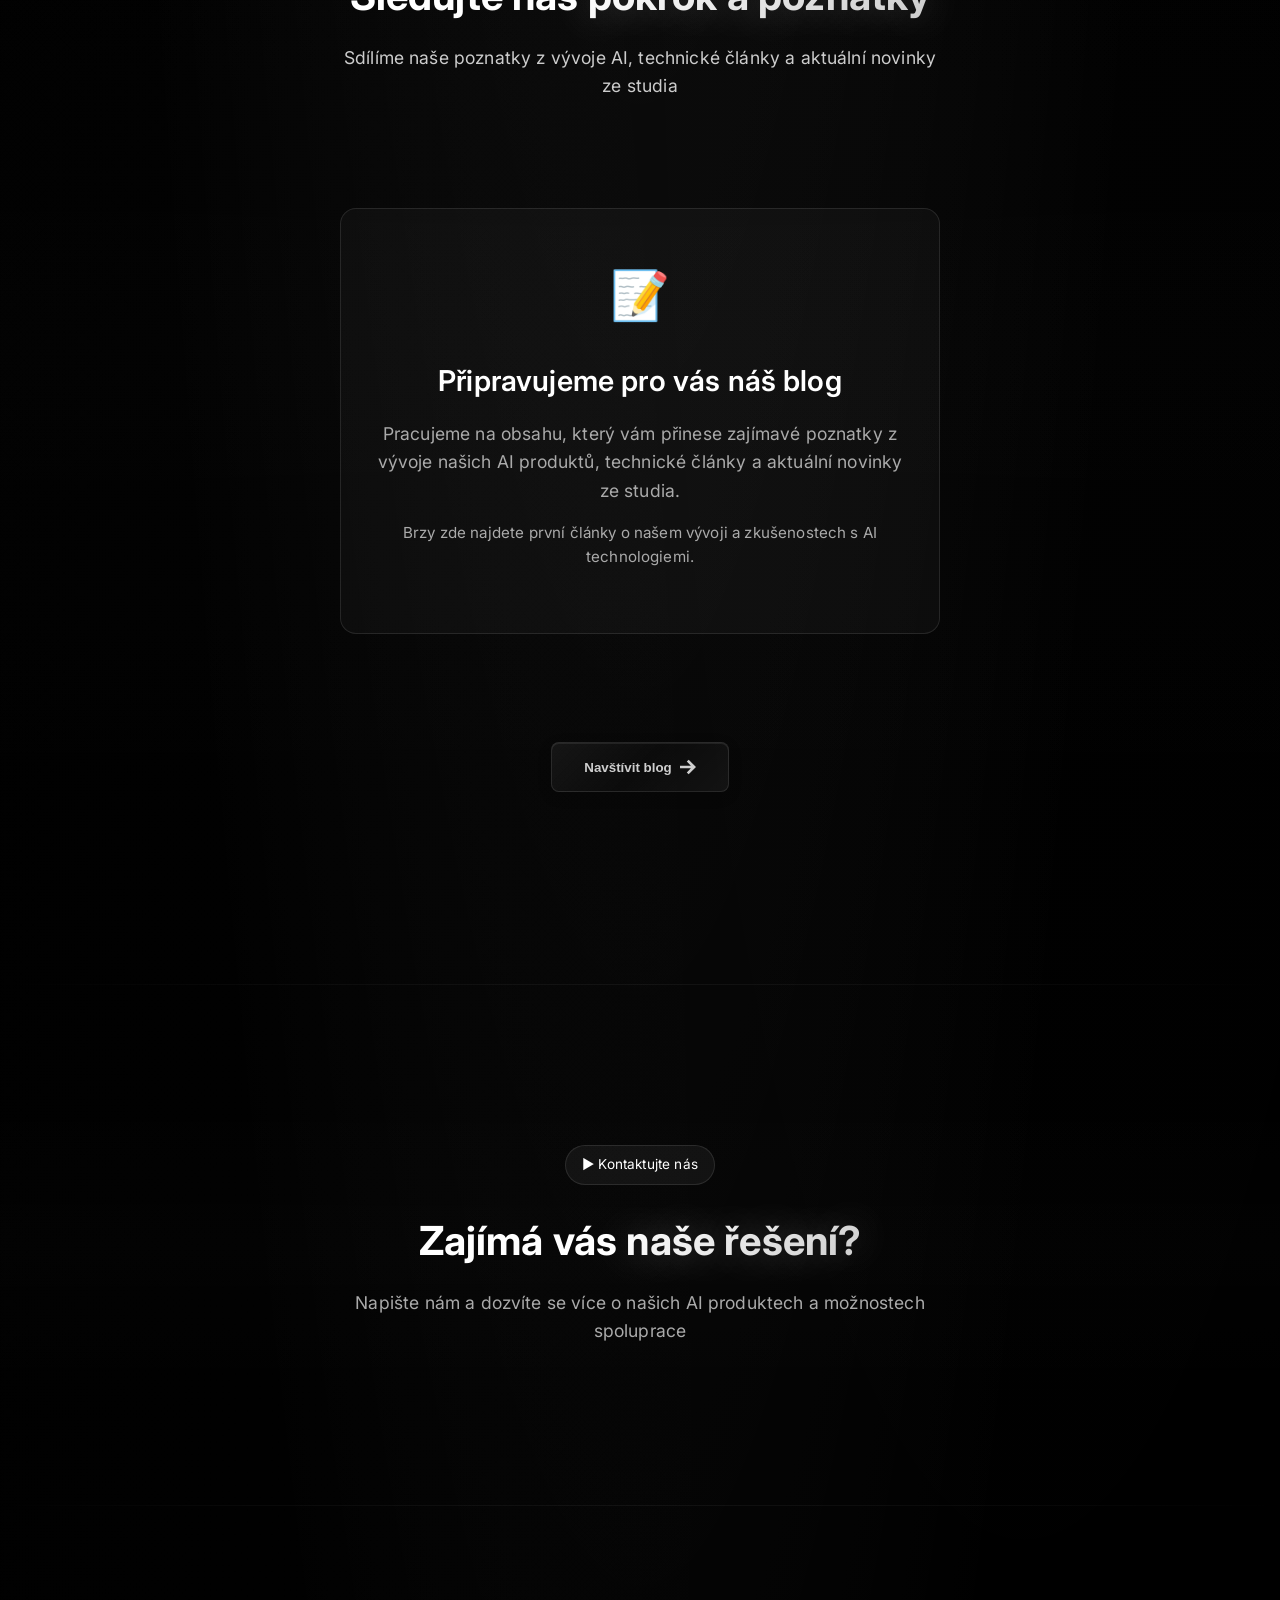
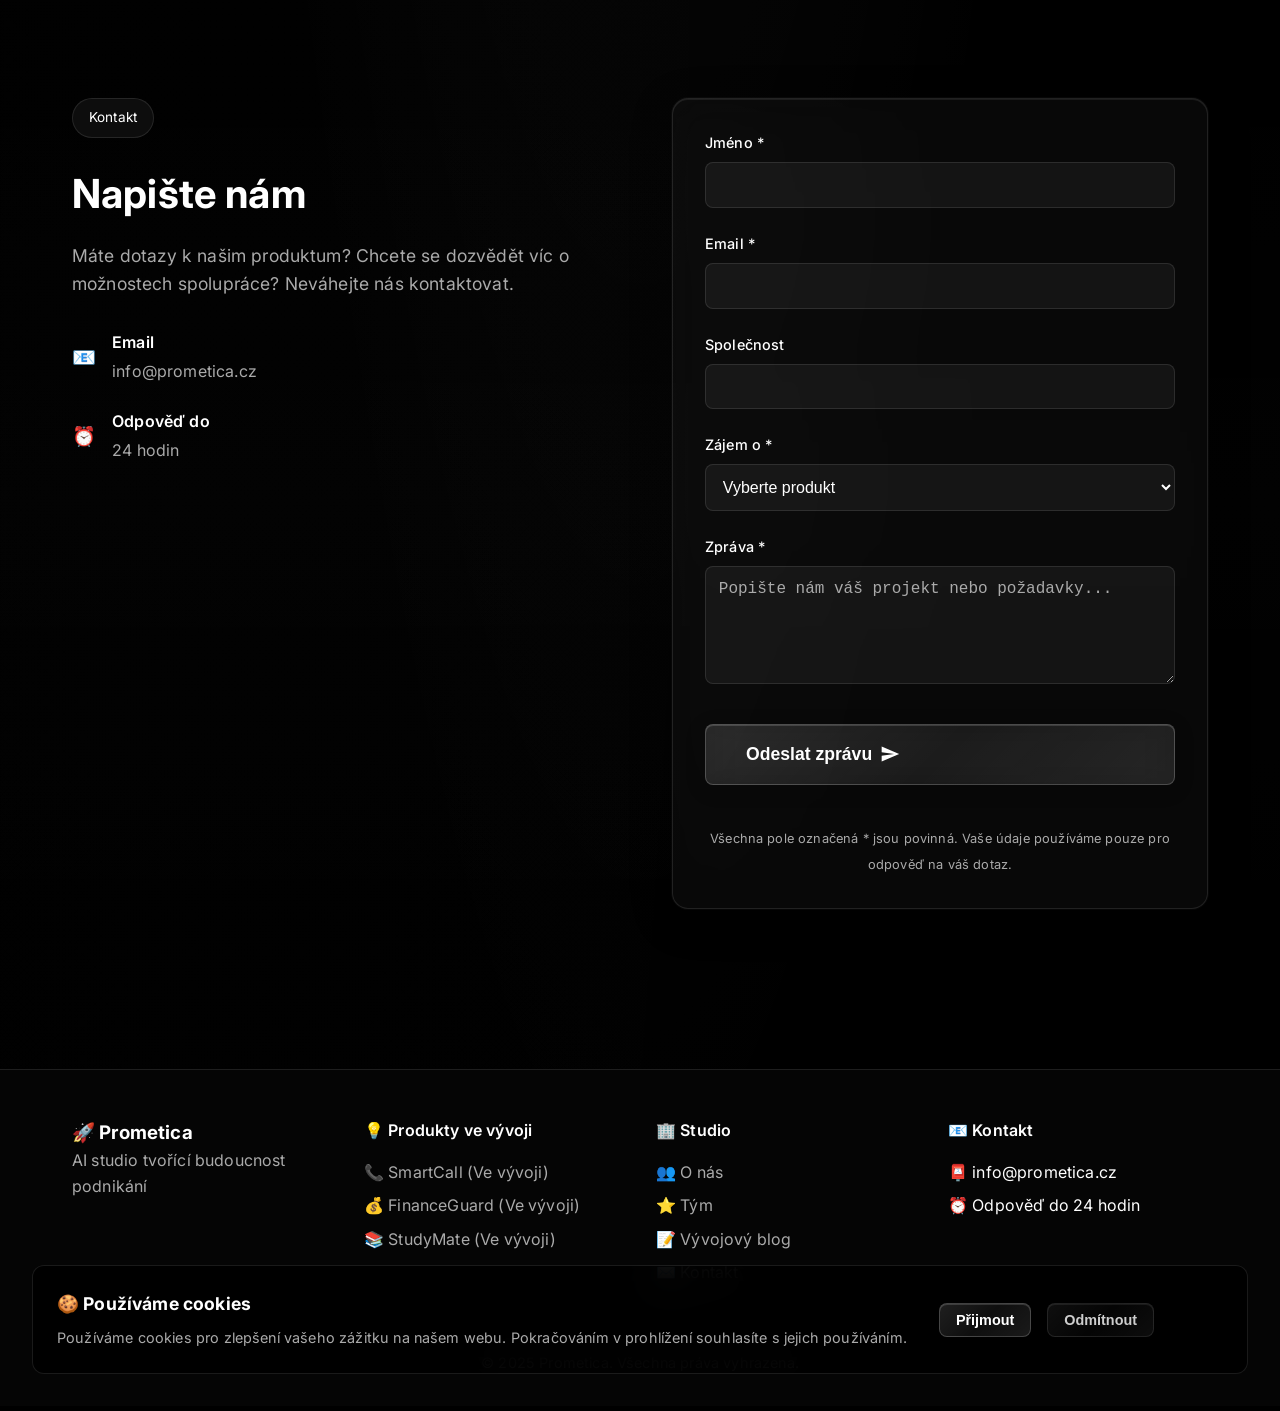
==== commit 5461d9e9: "Add new interactive effects and update website styles Added LightRays.css/js, StaggeredMenu.css/js, " ====
--- a/index.html
+++ b/index.html
@@ -37,6 +37,8 @@
     <link rel="manifest" href="/site.webmanifest">
     
     <link rel="stylesheet" href="./styles.css?v=1.0">
+    <link rel="stylesheet" href="./StaggeredMenu.css">
+    <link rel="stylesheet" href="./LightRays.css">
     <link href="https://fonts.googleapis.com/css2?family=Inter:wght@300;400;500;600;700;800&family=Poppins:wght@300;400;500;600;700;800&display=swap" rel="stylesheet">
     
     <!-- Structured Data -->
@@ -90,182 +92,42 @@
     </script>
 </head>
 <body>
-    <!-- Background Elements -->
-    <div class="bg-grid"></div>
-    <div class="bg-gradient"></div>
-    <div class="cursor-glow"></div>
-    
-    <!-- Navigation -->
-    <nav class="navbar">
-        <div class="nav-container">
-            <div class="nav-menu">
-                <a href="#home" class="nav-link">
-                    <span class="nav-link-text">Domů</span>
-                    <span class="nav-link-hover"></span>
-                </a>
-                <a href="produkty.html" class="nav-link">
-                    <span class="nav-link-text">Produkty</span>
-                    <span class="nav-link-hover"></span>
-                </a>
-                <a href="about_us.html" class="nav-link">
-                    <span class="nav-link-text">O nás</span>
-                    <span class="nav-link-hover"></span>
-                </a>
-                <a href="blog.html" class="nav-link">
-                    <span class="nav-link-text">Blog</span>
-                    <span class="nav-link-hover"></span>
-                </a>
-                <a href="#contact" class="nav-cta">
-                    <span>Kontakt</span>
-                    <div class="btn-glow"></div>
-                </a>
-            </div>
-            <div class="mobile-menu-toggle">
-                <span></span>
-                <span></span>
-                <span></span>
-            </div>
-        </div>
-    </nav>
+    <!-- Global Background -->
+    <div class="global-background" data-light-rays data-light-rays-options='{"raysOrigin":"top-center","raysColor":"#ffffff","raysSpeed":0.8,"lightSpread":1.2,"rayLength":2.0,"pulsating":true,"fadeDistance":1.5,"saturation":0.9,"followMouse":true,"mouseInfluence":0.15}'></div>
+
+    <!-- StaggeredMenu will be inserted here by JavaScript -->
 
     <!-- Hero Section -->
     <section id="home" class="hero">
-        <div class="hero-particles"></div>
         <div class="hero-container">
             <div class="hero-content">
                 <div class="startup-badge">
-                    <span class="badge-icon">🚀</span>
+                    <span class="badge-icon">●</span>
                     <span class="badge-text">AI Startup</span>
                     <span class="badge-year">Est. 2025</span>
                 </div>
                 <h1 class="hero-title">
                     <span class="title-line">Budujeme</span>
-                    <span class="title-line gradient-text">AI budoucnost</span>
+                    <span class="title-line gradient-text" data-text="AI budoucnost">AI budoucnost</span>
                     <span class="title-line">pro český trh</span>
                 </h1>
                 <p class="hero-subtitle">
-                    Jsme <span class="subtitle-emphasis">mladý český startup</span> zaměřený na vývoj praktických AI řešení. 
-Vytváříme řešení, která skutečně 
+                    Jsme <span class="subtitle-emphasis" data-text="mladý český startup">mladý český startup</span> zaměřený na vývoj praktických AI řešení.
+                    Vytváříme řešení, která skutečně
                     <strong>ušetří čas</strong>, <strong>sníží náklady</strong> a <strong>zautomatizují procesy</strong> pro české firmy.
                 </p>
                 <div class="hero-buttons">
-                    <button class="btn btn-primary hero-cta-primary" onclick="document.querySelector('#contact').scrollIntoView({behavior: 'smooth'})">
-                        <span>⚡ Chci být early adopter</span>
-                        <div class="btn-ripple"></div>
-                        <div class="btn-particles"></div>
+                    <button class="btn btn-primary btn-glass hero-cta-primary" onclick="document.querySelector('#contact').scrollIntoView({behavior: 'smooth'})">
+                        <span>Chci být early adopter</span>
                     </button>
-                    <button class="btn btn-secondary" onclick="document.querySelector('#solutions').scrollIntoView({behavior: 'smooth'})">
-                        <svg width="20" height="20" viewBox="0 0 24 24" fill="currentColor">
-                            <path d="M19 3H5c-1.1 0-2 .9-2 2v14c0 1.1.9 2 2 2h14c1.1 0 2-.9 2-2V5c0-1.1-.9-2-2-2zM9 17H7v-7h2v7zm4 0h-2V7h2v10zm4 0h-2v-4h2v4z"/>
+                </div>
+                <div class="hero-secondary-action">
+                    <button class="btn btn-link" onclick="document.querySelector('#solutions').scrollIntoView({behavior: 'smooth'})">
+                        <span>Co budujeme</span>
+                        <svg width="16" height="16" viewBox="0 0 24 24" fill="currentColor">
+                            <path d="M7.41 8.59L12 13.17l4.59-4.58L18 10l-6 6-6-6 1.41-1.41z"/>
                         </svg>
-                        <span>Co budujeme</span>
                     </button>
-                </div>
-            </div>
-            <div class="hero-visual">
-                <h3 class="cards-title">Právě pro vás vyvíjíme</h3>
-                <div class="visual-container">
-                    <div class="floating-card card-ai">
-                        <div class="card-header">
-                            <div class="card-icon">💼</div>
-                            <div class="card-title">SmartCall</div>
-                        </div>
-                        <div class="card-tagline">Váš AI recepční, který nikdy nespí</div>
-                        <div class="card-content">
-                            <div class="value-proposition">
-                                <div class="value-item">
-                                    <div class="value-icon">✓</div>
-                                    <div class="value-text">
-                                        <div class="value-title">Stálá vstřícnost</div>
-                                        <div class="value-desc">agent nemá špatné dny</div>
-                                    </div>
-                                </div>
-                                <div class="value-item">
-                                    <div class="value-icon">⚡</div>
-                                    <div class="value-text">
-                                        <div class="value-title">Okamžité nasazení</div>
-                                        <div class="value-desc">bez školení personálu</div>
-                                    </div>
-                                </div>
-                                <div class="value-item">
-                                    <div class="value-icon">📈</div>
-                                    <div class="value-text">
-                                        <div class="value-title">Komplexní analytika</div>
-                                        <div class="value-desc">logování všech interakcí</div>
-                                    </div>
-                                </div>
-                            </div>
-                        </div>
-                        <div class="card-glow"></div>
-                    </div>
-                    
-                    <div class="floating-card card-analytics">
-                        <div class="card-header">
-                            <div class="card-icon">🔒</div>
-                            <div class="card-title">FinanceGuard</div>
-                        </div>
-                        <div class="card-tagline">AI detektiv pro vaše finance</div>
-                        <div class="card-content">
-                            <div class="value-proposition">
-                                <div class="value-item">
-                                    <div class="value-icon">🎯</div>
-                                    <div class="value-text">
-                                        <div class="value-title">99.8% úspěšnost</div>
-                                        <div class="value-desc">detekce podvodů a chyb</div>
-                                    </div>
-                                </div>
-                                <div class="value-item">
-                                    <div class="value-icon">💰</div>
-                                    <div class="value-text">
-                                        <div class="value-title">Ušetří až 65%</div>
-                                        <div class="value-desc">času účetních a CFO</div>
-                                    </div>
-                                </div>
-                                <div class="value-item">
-                                    <div class="value-icon">⏱️</div>
-                                    <div class="value-text">
-                                        <div class="value-title">2 sekundy</div>
-                                        <div class="value-desc">analýza tisíců transakcí</div>
-                                    </div>
-                                </div>
-                            </div>
-                        </div>
-                        <div class="card-glow"></div>
-                    </div>
-                    
-                    <div class="floating-card card-automation">
-                        <div class="card-header">
-                            <div class="card-icon">📚</div>
-                            <div class="card-title">StudyMate</div>
-                        </div>
-                        <div class="card-tagline">Váš virtuální chytrý pomocník</div>
-                        <div class="card-content">
-                            <div class="value-proposition">
-                                <div class="value-item">
-                                    <div class="value-icon">📄</div>
-                                    <div class="value-text">
-                                        <div class="value-title">Analyzuje učebnice</div>
-                                        <div class="value-desc">vytáhne nejdůležitější</div>
-                                    </div>
-                                </div>
-                                <div class="value-item">
-                                    <div class="value-icon">📋</div>
-                                    <div class="value-text">
-                                        <div class="value-title">Vytváří kartičky</div>
-                                        <div class="value-desc">testy a taháky</div>
-                                    </div>
-                                </div>
-                                <div class="value-item">
-                                    <div class="value-icon">⚙️</div>
-                                    <div class="value-text">
-                                        <div class="value-title">Personalizované</div>
-                                        <div class="value-desc">přizpůsobí se vašemu tempu učení</div>
-                                    </div>
-                                </div>
-                            </div>
-                        </div>
-                        <div class="card-glow"></div>
-                    </div>
                 </div>
             </div>
         </div>
@@ -275,8 +137,7 @@
         </div>
     </section>
 
-    <!-- Section Divider -->
-    <div class="section-divider"></div>
+    <div class="seamless-divider"></div>
 
     <!-- Solutions Section -->
     <section id="solutions" class="solutions">
@@ -284,7 +145,6 @@
             <div class="section-header">
                 <div class="section-badge">
                     <span>Vyvíjíme pro vás</span>
-                    <div class="badge-glow"></div>
                 </div>
                 <h2 class="section-title">
                     <span>AI Studio</span>
@@ -297,19 +157,17 @@
             
             <div class="solutions-grid">
                 <div class="solution-card featured">
-                    <div class="card-background"></div>
                     <div class="card-content">
                         <div class="card-icon-container">
-                            <div class="card-icon large">💼</div>
+                            <div class="card-icon large">📞</div>
                             <span class="product-name">SmartCall</span>
-                            <div class="icon-glow"></div>
                         </div>
                         <div class="product-status premium">🔧 Ve vývoji</div>
                         <div class="product-tagline">Váš AI recepční, který nikdy nespí</div>
                         <p>Revolucionizujte zákaznický servis s pokročilým AI asistentem. Automaticky přijímá hovory 24/7, rezervuje stoly a poskytuje přirozené konverzace, které vaše zákazníky nadchnou.</p>
                         <div class="benefits-grid">
                             <div class="benefit-item">
-                                <span class="benefit-icon">✓</span>
+                                <span class="benefit-icon">✨</span>
                                 <div class="benefit-text">
                                     <strong>Stálá vstřícnost</strong>
                                     <span>agent nemá špatné dny</span>
@@ -323,7 +181,7 @@
                                 </div>
                             </div>
                             <div class="benefit-item">
-                                <span class="benefit-icon">📈</span>
+                                <span class="benefit-icon">📊</span>
                                 <div class="benefit-text">
                                     <strong>Komplexní analytika</strong>
                                     <span>logování všech interakcí</span>
@@ -337,16 +195,13 @@
                             </svg>
                         </button>
                     </div>
-                    <div class="card-glow premium"></div>
                 </div>
                 
                 <div class="solution-card featured">
-                    <div class="card-background"></div>
                     <div class="card-content">
                         <div class="card-icon-container">
-                            <div class="card-icon large">🔒</div>
+                            <div class="card-icon large">💰</div>
                             <span class="product-name">FinanceGuard</span>
-                            <div class="icon-glow"></div>
                         </div>
                         <div class="product-status premium">🔧 Ve vývoji</div>
                         <div class="product-tagline">AI detektiv pro vaše finance</div>
@@ -360,14 +215,14 @@
                                 </div>
                             </div>
                             <div class="benefit-item">
-                                <span class="benefit-icon">💰</span>
+                                <span class="benefit-icon">💎</span>
                                 <div class="benefit-text">
                                     <strong>Ušetří až 65%</strong>
                                     <span>času účetních a CFO</span>
                                 </div>
                             </div>
                             <div class="benefit-item">
-                                <span class="benefit-icon">⏱️</span>
+                                <span class="benefit-icon">⚡</span>
                                 <div class="benefit-text">
                                     <strong>2 sekundy</strong>
                                     <span>analýza tisíců transakcí</span>
@@ -381,37 +236,34 @@
                             </svg>
                         </button>
                     </div>
-                    <div class="card-glow premium"></div>
                 </div>
                 
                 <div class="solution-card featured">
-                    <div class="card-background"></div>
                     <div class="card-content">
                         <div class="card-icon-container">
                             <div class="card-icon large">📚</div>
                             <span class="product-name">StudyMate</span>
-                            <div class="icon-glow"></div>
                         </div>
                         <div class="product-status premium">🔧 Ve vývoji</div>
                         <div class="product-tagline">Váš virtuální chytrý pomocník</div>
                         <p>Revoluce v učení! Nahrajte učebnici či skripta a AI agent vám vytáhne nejdůležitější informace, vytvoří testy, kartičky a taháky přizpůsobené vašemu stylu učení.</p>
                         <div class="benefits-grid">
                             <div class="benefit-item">
-                                <span class="benefit-icon">📄</span>
+                                <span class="benefit-icon">🔍</span>
                                 <div class="benefit-text">
                                     <strong>Analyzuje učebnice</strong>
                                     <span>vytáhne klíčové informace</span>
                                 </div>
                             </div>
                             <div class="benefit-item">
-                                <span class="benefit-icon">📋</span>
+                                <span class="benefit-icon">🛠️</span>
                                 <div class="benefit-text">
                                     <strong>Generuje materiály</strong>
                                     <span>testy, kartičky, taháky</span>
                                 </div>
                             </div>
                             <div class="benefit-item">
-                                <span class="benefit-icon">⚙️</span>
+                                <span class="benefit-icon">✨</span>
                                 <div class="benefit-text">
                                     <strong>Personalizované učení</strong>
                                     <span>přizpůsobí se vašemu tempu učení</span>
@@ -425,7 +277,6 @@
                             </svg>
                         </button>
                     </div>
-                    <div class="card-glow premium"></div>
                 </div>
                 
             </div>
@@ -442,12 +293,7 @@
         </div>
     </section>
 
-    <!-- Section Divider -->
-    <div class="section-divider-dots">
-        <div class="divider-dot"></div>
-        <div class="divider-dot"></div>
-        <div class="divider-dot"></div>
-    </div>
+    <div class="seamless-divider"></div>
 
     <!-- Technology Section -->
     <section id="technology" class="technology">
@@ -455,7 +301,6 @@
             <div class="section-header">
                 <div class="section-badge">
                     <span>Technologie</span>
-                    <div class="badge-glow"></div>
                 </div>
                 <h2 class="section-title">
                     <span>Experimentujeme s</span>
@@ -465,17 +310,17 @@
             
             <div class="tech-grid">
                 <div class="tech-item">
-                    <div class="tech-icon">📄</div>
+                    <div class="tech-icon">🤖</div>
                     <div class="tech-name">Machine Learning</div>
                     <div class="tech-status">Aktivní výzkum</div>
                 </div>
                 <div class="tech-item">
-                    <div class="tech-icon">⛓️</div>
+                    <div class="tech-icon">🧠</div>
                     <div class="tech-name">Neural Networks</div>
                     <div class="tech-status">Experimentujeme</div>
                 </div>
                 <div class="tech-item">
-                    <div class="tech-icon">📁</div>
+                    <div class="tech-icon">☁️</div>
                     <div class="tech-name">Cloud Infrastructure</div>
                     <div class="tech-status">Ve vývoji</div>
                 </div>
@@ -488,8 +333,7 @@
         </div>
     </section>
 
-    <!-- Section Divider -->
-    <div class="section-divider"></div>
+    <div class="seamless-divider"></div>
 
     <!-- About Section -->
     <section id="about" class="about">
@@ -497,7 +341,6 @@
             <div class="section-header">
                 <div class="section-badge">
                     <span>Poznejte nás</span>
-                    <div class="badge-glow"></div>
                 </div>
                 <h2 class="section-title">
                     <span>Jsme</span>
@@ -519,7 +362,7 @@
                     </div>
                     
                     <div class="story-card">
-                        <div class="story-icon">✓</div>
+                        <div class="story-icon">✨</div>
                         <h3>Naše hodnoty</h3>
                         <p>
                             Transparentnost, inovace a zákaznický přístup. Každý produkt vyvíjíme v úzké spolupráci s našimi partnery a budoucími uživateli.
@@ -527,7 +370,7 @@
                     </div>
                     
                     <div class="story-card">
-                        <div class="story-icon">🔬</div>
+                        <div class="story-icon">🚀</div>
                         <h3>Naše budoucnost</h3>
                         <p>
                             Zaměřujeme se hlavně na spokojenost zákazníka a ulehčení jejich práce. Naším cílem je vytvářet AI řešení, která skutečně pomáhají firmám efektivněji fungovat.
@@ -553,12 +396,7 @@
         </div>
     </section>
 
-    <!-- Section Divider -->
-    <div class="section-divider-dots">
-        <div class="divider-dot"></div>
-        <div class="divider-dot"></div>
-        <div class="divider-dot"></div>
-    </div>
+    <div class="seamless-divider"></div>
 
     <!-- Blog Section -->
     <section id="blog" class="blog">
@@ -566,7 +404,6 @@
             <div class="section-header">
                 <div class="section-badge">
                     <span>Vývojový blog</span>
-                    <div class="badge-glow"></div>
                 </div>
                 <h2 class="section-title">
                     <span>Sledujte naš</span>
@@ -579,7 +416,7 @@
             
             <div class="blog-preview" style="text-align: center; padding: 60px 0;">
                 <div class="coming-soon-card" style="background: rgba(255, 167, 38, 0.1); border: 2px solid rgba(255, 167, 38, 0.2); border-radius: 16px; padding: 50px 30px; max-width: 600px; margin: 0 auto;">
-                    <div class="coming-soon-icon" style="font-size: 3rem; margin-bottom: 20px;">🔧</div>
+                    <div class="coming-soon-icon" style="font-size: 3rem; margin-bottom: 20px;">📝</div>
                     <h3 style="font-size: 1.8rem; margin-bottom: 15px; color: #FFA726;">Připravujeme pro vás náš blog</h3>
                     <p style="color: #888; font-size: 1.1rem; line-height: 1.6; margin-bottom: 25px;">
                         Pracujeme na obsahu, který vám přinese zajímavé poznatky z vývoje našich AI produktů, technické články a aktuální novinky ze studia.
@@ -601,17 +438,14 @@
         </div>
     </section>
 
-    <!-- Section Divider -->
-    <div class="section-divider"></div>
+    <div class="seamless-divider"></div>
 
     <!-- CTA Section -->
     <section class="cta">
-        <div class="cta-background"></div>
         <div class="container">
             <div class="cta-content">
                 <div class="cta-badge">
-                    <span>☎️ Kontaktujte nás</span>
-                    <div class="badge-glow"></div>
+                    <span>▶ Kontaktujte nás</span>
                 </div>
                 <h2 class="cta-title">
                     <span>Zajímá vás</span>
@@ -624,8 +458,7 @@
         </div>
     </section>
 
-    <!-- Section Divider -->
-    <div class="section-divider"></div>
+    <div class="seamless-divider"></div>
 
     <!-- Contact Section -->
     <section id="contact" class="contact">
@@ -634,8 +467,7 @@
                 <div class="contact-info">
                     <div class="section-badge">
                         <span>Kontakt</span>
-                        <div class="badge-glow"></div>
-                    </div>
+                        </div>
                     <h2>Napište nám</h2>
                     <p>Máte dotazy k našim produktum? Chcete se dozvědět víc o možnostech spolupráce? Neváhejte nás kontaktovat.</p>
                     
@@ -701,7 +533,6 @@
                         
                         <button type="submit" class="btn btn-primary btn-large form-submit">
                             <span>Odeslat zprávu</span>
-                            <div class="btn-ripple"></div>
                             <svg width="20" height="20" viewBox="0 0 24 24" fill="currentColor">
                                 <path d="M2.01 21L23 12 2.01 3 2 10l15 2-15 2z"/>
                             </svg>
@@ -721,30 +552,33 @@
         <div class="container">
             <div class="footer-content">
                 <div class="footer-section">
-                    <p>AI studio tvořící budoucnost podnikání</p>
+                    <div class="footer-logo">
+                        <h3>🚀 Prometica</h3>
+                        <p>AI studio tvořící budoucnost podnikání</p>
+                    </div>
                 </div>
                 <div class="footer-section">
-                    <h4>Produkty ve vývoji</h4>
+                    <h4>💡 Produkty ve vývoji</h4>
                     <ul>
-                        <li><a href="produkty.html?product=smartcall">SmartCall (Ve vývoji)</a></li>
-                        <li><a href="produkty.html?product=financeiq">FinanceGuard (Ve vývoji)</a></li>
-                        <li><a href="produkty.html?product=studymate">StudyMate (Ve vývoji)</a></li>
+                        <li><a href="produkty.html#smartcall">📞 SmartCall (Ve vývoji)</a></li>
+                        <li><a href="produkty.html#financeiq">💰 FinanceGuard (Ve vývoji)</a></li>
+                        <li><a href="produkty.html#studymate">📚 StudyMate (Ve vývoji)</a></li>
                     </ul>
                 </div>
                 <div class="footer-section">
-                    <h4>Studio</h4>
+                    <h4>🏢 Studio</h4>
                     <ul>
-                        <li><a href="#about">O nás</a></li>
-                        <li><a href="#about">Tým</a></li>
-                        <li><a href="#blog">Vývojový blog</a></li>
-                        <li><a href="#contact">Kontakt</a></li>
+                        <li><a href="about_us.html">👥 O nás</a></li>
+                        <li><a href="about_us.html#team">⭐ Tým</a></li>
+                        <li><a href="blog.html">📝 Vývojový blog</a></li>
+                        <li><a href="#contact">✉️ Kontakt</a></li>
                     </ul>
                 </div>
                 <div class="footer-section">
-                    <h4>Kontakt</h4>
+                    <h4>📧 Kontakt</h4>
                     <ul>
-                        <li>info@prometica.cz</li>
-                        <!-- <li>+420 123 456 789</li> -->
+                        <li>📮 info@prometica.cz</li>
+                        <li>⏰ Odpověď do 24 hodin</li>
                     </ul>
                 </div>
             </div>
@@ -772,11 +606,38 @@
         </div>
     </div>
 
+    <script src="https://cdnjs.cloudflare.com/ajax/libs/gsap/3.12.2/gsap.min.js"></script>
+    <script src="./StaggeredMenu.js"></script>
     <script src="./script.js?v=1.0" defer></script>
-    <script src="redirect-blog.js"></script>
+    <script src="./LightRays.js" defer></script>
     <script>
-        // Cookie Consent functionality
+        // Initialize StaggeredMenu
         document.addEventListener('DOMContentLoaded', function() {
+            // Initialize menu
+            const menu = new StaggeredMenu({
+                position: 'right',
+                colors: ['#000000', '#1a1a1a'],
+                items: [
+                    { label: 'Domů', link: '#home', ariaLabel: 'Navigate to home section' },
+                    { label: 'Produkty', link: 'produkty.html', ariaLabel: 'View our products' },
+                    { label: 'O nás', link: 'about_us.html', ariaLabel: 'Learn about us' },
+                    { label: 'Blog', link: 'blog.html', ariaLabel: 'Read our blog' },
+                    { label: 'Kontakt', link: '#contact', ariaLabel: 'Contact us' }
+                ],
+                socialItems: [
+                    { label: 'GitHub', link: '#' },
+                    { label: 'LinkedIn', link: '#' }
+                ],
+                displaySocials: false,
+                displayItemNumbering: true,
+                logoUrl: '',
+                menuButtonColor: '#ffffff',
+                openMenuButtonColor: '#000000',
+                accentColor: '#ffffff',
+                changeMenuColorOnOpen: true
+            });
+
+            // Cookie Consent functionality
             const cookieConsent = document.getElementById('cookieConsent');
             const acceptBtn = document.getElementById('acceptCookies');
             const declineBtn = document.getElementById('declineCookies');
--- a/styles.css
+++ b/styles.css
@@ -1,4 +1,6 @@
-/* ===== RESET & BASE STYLES ===== */
+/* ===== MODERN BLACK & WHITE GLASSMORPHISM DESIGN ===== */
+
+/* Reset & Base Styles */
 * {
     margin: 0;
     padding: 0;
@@ -6,40 +8,53 @@
 }
 
 html {
-    scroll-padding-top: 80px; /* Offset for fixed navbar */
+    scroll-padding-top: 80px;
     scroll-behavior: smooth;
 }
 
-/* Performance optimizations for smooth scrolling */
+/* Enhanced smooth scrolling with easing */
+@media (prefers-reduced-motion: no-preference) {
+    html {
+        scroll-behavior: smooth;
+    }
+
+    body {
+        scroll-behavior: smooth;
+    }
+}
+
+/* Performance optimizations */
 * {
     backface-visibility: hidden;
     -webkit-backface-visibility: hidden;
 }
 
-/* Custom scrollbar */
+/* Custom scrollbar - black & white theme */
 ::-webkit-scrollbar {
     width: 8px;
 }
 
 ::-webkit-scrollbar-track {
-    background: rgba(255, 255, 255, 0.1);
+    background: rgba(0, 0, 0, 0.1);
 }
 
 ::-webkit-scrollbar-thumb {
-    background: rgba(99, 102, 241, 0.3);
+    background: rgba(255, 255, 255, 0.2);
     border-radius: 4px;
     transition: background 0.3s ease;
 }
 
 ::-webkit-scrollbar-thumb:hover {
-    background: rgba(99, 102, 241, 0.5);
-}
-
+    background: rgba(255, 255, 255, 0.4);
+}
+
+/* Body - Pure black background with global light rays */
 body {
     font-family: 'Inter', 'Poppins', -apple-system, BlinkMacSystemFont, sans-serif;
-    line-height: 1.7;
-    color: #ffffff;
-    background-color: #0a0a0f;
+    line-height: 1.6;
+    color: #ffffff;
+    background: #000000;
+    background-attachment: fixed;
     overflow-x: hidden;
     text-rendering: optimizeLegibility;
     -webkit-font-smoothing: antialiased;
@@ -48,2061 +63,1383 @@
     transform: translateZ(0);
     backface-visibility: hidden;
     perspective: 1000px;
-}
-
-
-
-.container {
-    max-width: 1400px;
-    margin: 0 auto;
-    padding: 0 2rem;
-}
-
-/* ===== BACKGROUND ELEMENTS ===== */
-.bg-grid {
+    position: relative;
+}
+
+/* Global Background with Light Rays */
+.global-background {
     position: fixed;
     top: 0;
     left: 0;
     width: 100%;
     height: 100%;
-    background-image: 
-        radial-gradient(ellipse 800px 400px at 10% 20%, rgba(99, 102, 241, 0.08) 0%, rgba(99, 102, 241, 0.02) 40%, transparent 70%),
-        radial-gradient(ellipse 600px 800px at 90% 10%, rgba(139, 92, 246, 0.06) 0%, rgba(139, 92, 246, 0.015) 50%, transparent 80%),
-        radial-gradient(ellipse 500px 300px at 70% 90%, rgba(59, 130, 246, 0.04) 0%, transparent 60%);
-        /* Removed conic gradient and one radial for performance */
-    background-size: 
-        1200px 800px, 
-        1000px 1200px, 
-        800px 600px;
-    transform: translateZ(0);
-    will-change: auto;
-    z-index: -2;
-}
-
-.bg-gradient {
+    pointer-events: none;
+    z-index: -1;
+    background: radial-gradient(ellipse at 50% 20%, rgba(255, 255, 255, 0.015) 0%, transparent 60%),
+                radial-gradient(ellipse at 20% 80%, rgba(255, 255, 255, 0.01) 0%, transparent 50%),
+                radial-gradient(ellipse at 80% 60%, rgba(255, 255, 255, 0.008) 0%, transparent 40%);
+}
+
+body::before {
+    content: '';
     position: fixed;
     top: 0;
     left: 0;
     width: 100%;
     height: 100%;
-    background: 
-        linear-gradient(135deg, rgba(99, 102, 241, 0.025) 0%, transparent 50%),
-        linear-gradient(225deg, rgba(139, 92, 246, 0.02) 0%, transparent 45%),
-        linear-gradient(45deg, rgba(59, 130, 246, 0.015) 0%, transparent 40%),
-        radial-gradient(ellipse 120% 80% at 50% 50%, rgba(147, 51, 234, 0.008) 0%, transparent 70%);
-    z-index: -1;
-    transform: translateZ(0);
-    will-change: auto;
-}
-
-.cursor-glow {
-    position: fixed;
-    width: 200px;
-    height: 200px;
-    background: radial-gradient(circle, rgba(99, 102, 241, 0.06) 0%, transparent 70%);
-    border-radius: 50%;
+    background: radial-gradient(ellipse at 50% 20%, rgba(255, 255, 255, 0.005) 0%, transparent 70%),
+                radial-gradient(ellipse at 20% 80%, rgba(255, 255, 255, 0.003) 0%, transparent 60%),
+                radial-gradient(ellipse at 80% 60%, rgba(255, 255, 255, 0.002) 0%, transparent 50%);
     pointer-events: none;
-    z-index: 9999;
-    transition: all 0.3s ease;
-    mix-blend-mode: screen;
-}
-
-/* ===== ANIMATIONS ===== */
-@keyframes floatingLights {
-    0% { 
-        background-position: 0% 10%, 100% 0%, 60% 80%;
-    }
-    50% {
-        background-position: 20% 30%, 80% 20%, 80% 70%;
-    }
-    100% { 
-        background-position: 0% 10%, 100% 0%, 60% 80%;
-    }
-}
-
-@keyframes subtleRotate {
-    0% { transform: rotate(0deg) scale(1); }
-    100% { transform: rotate(360deg) scale(1); }
-}
-
-@keyframes gradientFlow {
-    0% { 
-        transform: rotate(0deg) scale(1) translateX(0%);
-        opacity: 0.9;
-    }
-    25% { 
-        transform: rotate(90deg) scale(1.05) translateX(2%);
-        opacity: 1;
-    }
-    50% { 
-        transform: rotate(180deg) scale(0.98) translateX(-1%);
-        opacity: 0.85;
-    }
-    75% { 
-        transform: rotate(270deg) scale(1.02) translateX(1%);
-        opacity: 0.95;
-    }
-    100% { 
-        transform: rotate(360deg) scale(1) translateX(0%);
-        opacity: 0.9;
-    }
-}
-
-@keyframes floatAI {
-    0%, 100% { transform: translateY(0px) rotate(0deg); }
-    50% { transform: translateY(-15px) rotate(1deg); }
-}
-
-@keyframes floatAnalytics {
-    0%, 100% { transform: translateY(0px) scale(1); }
-    50% { transform: translateY(-25px) scale(1.02); }
-}
-
-@keyframes floatAutomation {
-    0%, 100% { transform: translateY(0px) rotate(0deg); }
-    50% { transform: translateY(-18px) rotate(-1deg); }
-}
-
-@keyframes pulse {
-    0%, 100% { opacity: 1; }
-    50% { opacity: 0.5; }
-}
-
-@keyframes ripple {
-    0% { transform: scale(0); opacity: 1; }
-    100% { transform: scale(4); opacity: 0; }
-}
-
-@keyframes particleFloat {
-    0% { 
-        transform: translateY(0) rotate(0deg);
-        opacity: 1;
-    }
-    100% { 
-        transform: translateY(-100px) rotate(360deg);
-        opacity: 0;
-    }
-}
-
-@keyframes slideInUp {
-    0% {
-        transform: translateY(100px);
-        opacity: 0;
-    }
-    100% {
-        transform: translateY(0);
-        opacity: 1;
-    }
-}
-
-@keyframes fadeInScale {
-    0% {
-        transform: scale(0.8);
-        opacity: 0;
-    }
-    100% {
-        transform: scale(1);
-        opacity: 1;
-    }
-}
-
-@keyframes rotate3d {
-    0% { transform: rotateX(0) rotateY(0); }
-    100% { transform: rotateX(360deg) rotateY(360deg); }
-}
-
-@keyframes glow {
-    0%, 100% { box-shadow: 0 0 20px rgba(99, 102, 241, 0.5); }
-    50% { box-shadow: 0 0 40px rgba(99, 102, 241, 0.8); }
-}
-
-/* ===== NAVIGATION ===== */
-.navbar {
-    position: fixed;
-    top: 0;
-    left: 0;
-    right: 0;
-    background: rgba(10, 10, 15, 0.05);
+    z-index: -2;
+}
+
+.container {
+    max-width: 1200px;
+    margin: 0 auto;
+    padding: 0 2rem;
+}
+
+/* ===== GLASSMORPHISM UTILITIES WITH GLOW ===== */
+.glass-panel {
+    background: rgba(255, 255, 255, 0.05);
+    backdrop-filter: blur(20px);
+    -webkit-backdrop-filter: blur(20px);
+    border: 1px solid rgba(255, 255, 255, 0.1);
+    border-radius: 16px;
+    box-shadow:
+        0 8px 32px rgba(0, 0, 0, 0.3),
+        0 0 0 1px rgba(255, 255, 255, 0.05),
+        inset 0 1px 0 rgba(255, 255, 255, 0.1);
+    transition: all 0.6s cubic-bezier(0.25, 0.46, 0.45, 0.94);
+}
+
+.glass-card {
+    background: rgba(255, 255, 255, 0.03);
+    backdrop-filter: blur(15px);
+    -webkit-backdrop-filter: blur(15px);
+    border: 1px solid rgba(255, 255, 255, 0.08);
+    border-radius: 12px;
+    box-shadow:
+        0 4px 20px rgba(0, 0, 0, 0.2),
+        0 0 0 1px rgba(255, 255, 255, 0.03),
+        inset 0 1px 0 rgba(255, 255, 255, 0.08);
+    transition: all 0.6s cubic-bezier(0.25, 0.46, 0.45, 0.94);
+}
+
+.glass-button {
+    background: rgba(255, 255, 255, 0.1);
     backdrop-filter: blur(10px);
-    border-bottom: 1px solid rgba(255, 255, 255, 0.05);
-    z-index: 1000;
-    transition: all 0.3s ease;
-    transform: translateY(0);
-}
-
-.navbar.scrolled {
-    background: rgba(10, 10, 15, 0.15);
-    backdrop-filter: blur(15px);
-    border-bottom: 1px solid rgba(99, 102, 241, 0.2);
-}
-
-.navbar.hidden {
-    transform: translateY(-100%);
-}
-
-.nav-container {
-    display: flex;
-    justify-content: flex-end;
+    -webkit-backdrop-filter: blur(10px);
+    border: 1px solid rgba(255, 255, 255, 0.2);
+    border-radius: 8px;
+    transition: all 0.5s cubic-bezier(0.25, 0.46, 0.45, 0.94);
+    box-shadow:
+        0 4px 15px rgba(0, 0, 0, 0.2),
+        0 0 0 1px rgba(255, 255, 255, 0.05);
+}
+
+.glass-button:hover {
+    background: rgba(255, 255, 255, 0.15);
+    border-color: rgba(255, 255, 255, 0.3);
+    transform: translateY(-2px);
+    box-shadow:
+        0 8px 25px rgba(0, 0, 0, 0.3),
+        0 0 20px rgba(255, 255, 255, 0.1),
+        0 0 0 1px rgba(255, 255, 255, 0.1);
+}
+
+/* ===== OLD NAVIGATION REMOVED - USING STAGGERED MENU ===== */
+
+/* ===== HERO SECTION ===== */
+.hero {
+    min-height: 100vh;
+    display: flex;
     align-items: center;
-    padding: 1rem 2rem;
-    max-width: 1400px;
+    justify-content: center;
+    position: relative;
+    padding: 8rem 0 4rem;
+}
+
+.hero-container {
+    display: flex;
+    justify-content: center;
+    align-items: center;
+    max-width: 1200px;
     margin: 0 auto;
-}
-
-.nav-logo {
-    display: flex;
-    align-items: center;
-    gap: 1rem;
-    font-weight: 700;
-    font-size: 1.5rem;
-}
-
-/* ===== LOGO STYLES ===== */
-.logo-icon {
-    perspective: 1000px;
-}
-
-.logo-image {
-    width: 40px;
-    height: 40px;
-    border-radius: 8px;
-    object-fit: cover;
-    opacity: 0.9;
-    filter: brightness(1.1) contrast(1.2);
-    transition: all 0.3s ease;
-}
-
-.logo-image:hover {
-    opacity: 1;
-    filter: brightness(1.2) contrast(1.3);
-}
-
-.logo-image.small {
-    width: 30px;
-    height: 30px;
-}
-
-.logo-cube {
-    position: relative;
-    width: 40px;
-    height: 40px;
-    transform-style: preserve-3d;
-    animation: rotate3d 10s linear infinite;
-}
-
-.logo-cube.small {
-    width: 30px;
-    height: 30px;
-}
-
-.cube-face {
-    position: absolute;
-    width: 40px;
-    height: 40px;
-    background: #6366f1;
-    border: 2px solid rgba(255, 255, 255, 0.1);
-    opacity: 0.8;
-}
-
-.logo-cube.small .cube-face {
-    width: 30px;
-    height: 30px;
-}
-
-.cube-face.front { transform: rotateY(0deg) translateZ(20px); }
-.cube-face.back { transform: rotateY(180deg) translateZ(20px); }
-.cube-face.right { transform: rotateY(90deg) translateZ(20px); }
-.cube-face.left { transform: rotateY(-90deg) translateZ(20px); }
-.cube-face.top { transform: rotateX(90deg) translateZ(20px); }
-.cube-face.bottom { transform: rotateX(-90deg) translateZ(20px); }
-
-.logo-cube.small .cube-face.front { transform: rotateY(0deg) translateZ(15px); }
-.logo-cube.small .cube-face.back { transform: rotateY(180deg) translateZ(15px); }
-.logo-cube.small .cube-face.right { transform: rotateY(90deg) translateZ(15px); }
-.logo-cube.small .cube-face.left { transform: rotateY(-90deg) translateZ(15px); }
-.logo-cube.small .cube-face.top { transform: rotateX(90deg) translateZ(15px); }
-.logo-cube.small .cube-face.bottom { transform: rotateX(-90deg) translateZ(15px); }
-
-.logo-text {
-    color: #ffffff;
-}
-
-/* ===== NAV MENU ===== */
-.nav-menu {
-    display: flex;
-    align-items: center;
-    gap: 2rem;
-}
-
-.nav-link {
-    position: relative;
-    text-decoration: none;
-    color: rgba(255, 255, 255, 0.8);
-    font-weight: 500;
-    padding: 0.5rem 0;
-    transition: all 0.3s ease;
-    overflow: hidden;
-}
-
-.nav-link-text {
-    position: relative;
-    z-index: 2;
-}
-
-.nav-link-hover {
-    position: absolute;
-    bottom: 0;
-    left: 50%;
-    width: 0%;
-    height: 3px;
-    background: linear-gradient(90deg, #f59e0b, #f97316);
-    transition: all 0.4s cubic-bezier(0.4, 0, 0.2, 1);
-    transform: translateX(-50%);
-    border-radius: 2px;
-    box-shadow: 0 0 10px rgba(245, 158, 11, 0.5);
-}
-
-.nav-link:hover {
-    color: #f59e0b;
-    transform: translateY(-2px);
-    text-shadow: 0 0 10px rgba(245, 158, 11, 0.3);
-}
-
-.nav-link:hover .nav-link-hover {
-    width: 100%;
-}
-
-.nav-cta {
-    position: relative;
-    background: linear-gradient(45deg, #f59e0b, #f97316);
-    color: white;
-    padding: 0.7rem 1.5rem;
-    border-radius: 50px;
-    text-decoration: none;
-    font-weight: 600;
-    transition: all 0.4s cubic-bezier(0.4, 0, 0.2, 1);
-    overflow: hidden;
-    box-shadow: 0 4px 15px rgba(245, 158, 11, 0.3);
-}
-
-.nav-cta:hover {
-    transform: translateY(-3px) scale(1.05);
-    box-shadow: 0 15px 35px rgba(245, 158, 11, 0.6);
-    background: linear-gradient(45deg, #f97316, #ea580c);
-}
-
-.btn-glow {
-    position: absolute;
-    top: 50%;
-    left: 50%;
-    width: 100%;
-    height: 100%;
-    background: radial-gradient(circle, rgba(255, 255, 255, 0.3) 0%, rgba(245, 158, 11, 0.1) 50%, transparent 70%);
-    border-radius: 50px;
-    transform: translate(-50%, -50%) scale(0);
-    transition: all 0.6s cubic-bezier(0.4, 0, 0.2, 1);
-}
-
-.nav-cta:hover .btn-glow {
-    transform: translate(-50%, -50%) scale(1.5) rotate(45deg);
-    opacity: 0.8;
-}
-
-/* ===== MOBILE MENU ===== */
-.mobile-menu-toggle {
-    display: none;
-    flex-direction: column;
-    cursor: pointer;
-    padding: 0.5rem;
-}
-
-.mobile-menu-toggle span {
-    width: 25px;
-    height: 3px;
-    background: #ffffff;
-    margin: 3px 0;
-    transition: 0.3s;
-    border-radius: 2px;
-}
-
-/* ===== CURRENT TIME ===== */
-.nav-time {
-    font-size: 0.9rem;
-    color: rgba(255, 255, 255, 0.8);
-    font-weight: 500;
-    padding: 0.5rem 1rem;
-    background: rgba(255, 255, 255, 0.05);
-    border-radius: 20px;
-    border: 1px solid rgba(255, 255, 255, 0.1);
-    font-family: 'Courier New', monospace;
-    letter-spacing: 0.5px;
-}
-
-.nav-time::before {
-    content: '🕐 ';
-    margin-right: 0.3rem;
-}
-
-/* ===== STARTUP HERO STYLES ===== */
+    padding: 0 2rem;
+}
+
+.hero-content {
+    text-align: center;
+    max-width: 800px;
+}
+
 .startup-badge {
     display: inline-flex;
     align-items: center;
     gap: 0.5rem;
-    background: linear-gradient(45deg, rgba(139, 92, 246, 0.2), rgba(99, 102, 241, 0.15));
-    backdrop-filter: blur(15px);
-    border: 1px solid rgba(139, 92, 246, 0.3);
-    padding: 0.5rem 1.25rem;
-    border-radius: 25px;
-    margin-bottom: 2rem;
-    font-size: 0.9rem;
-    font-weight: 600;
-    color: rgba(255, 255, 255, 0.9);
-    animation: badgeGlow 3s ease-in-out infinite alternate;
-}
-
-@keyframes badgeGlow {
-    0% { box-shadow: 0 0 20px rgba(139, 92, 246, 0.2); }
-    100% { box-shadow: 0 0 30px rgba(139, 92, 246, 0.4); }
-}
-
-.badge-icon {
-    font-size: 1.1rem;
-}
-
-.badge-text {
-    font-weight: 700;
-}
-
-.badge-year {
-    opacity: 0.8;
-    font-weight: 500;
-}
-
-.startup-metrics {
-    display: flex;
-    gap: 2rem;
-    justify-content: center;
-    margin: 2rem 0;
-    flex-wrap: wrap;
-}
-
-.metric-item {
-    display: flex;
-    align-items: center;
-    gap: 1rem;
     background: rgba(255, 255, 255, 0.05);
     backdrop-filter: blur(10px);
-    padding: 1rem 1.5rem;
-    border-radius: 16px;
-    border: 1px solid rgba(99, 102, 241, 0.1);
-    transition: all 0.3s ease;
-    min-width: 140px;
-}
-
-.metric-item:hover {
-    transform: translateY(-3px);
-    background: rgba(99, 102, 241, 0.1);
-    border-color: rgba(99, 102, 241, 0.2);
-    box-shadow: 0 10px 40px rgba(0, 0, 0, 0.2);
-}
-
-.metric-icon {
-    font-size: 1.5rem;
-}
-
-.metric-content {
-    display: flex;
-    flex-direction: column;
-    align-items: flex-start;
-}
-
-.metric-number {
-    font-size: 1.5rem;
+    border: 1px solid rgba(255, 255, 255, 0.1);
+    padding: 0.5rem 1rem;
+    border-radius: 20px;
+    font-size: 0.85rem;
+    color: #ffffff;
+    margin-bottom: 2rem;
+}
+
+.badge-icon {
+    font-size: 1rem;
+}
+
+.hero-title {
+    font-size: 3.5rem;
     font-weight: 800;
-    color: rgba(255, 255, 255, 0.95);
-    line-height: 1;
-}
-
-.metric-label {
-    font-size: 0.8rem;
-    color: rgba(255, 255, 255, 0.7);
-    font-weight: 500;
-    margin-top: 0.25rem;
-}
-
-/* Responsive startup metrics */
-@media (max-width: 768px) {
-    .startup-metrics {
-        flex-direction: column;
-        align-items: center;
-        gap: 1rem;
-    }
-    
-    .metric-item {
-        width: 100%;
-        max-width: 200px;
-        justify-content: center;
-    }
-    
-    .startup-badge {
-        font-size: 0.8rem;
-        padding: 0.4rem 1rem;
-    }
-}
-.subtitle-highlight {
-    background: linear-gradient(45deg, #22c55e, #16a34a);
+    line-height: 1.2;
+    color: #ffffff;
+    margin-bottom: 1.5rem;
+}
+
+.title-line {
+    display: block;
+}
+
+.gradient-text {
+    background: linear-gradient(135deg, #ffffff 0%, #cccccc 100%);
     -webkit-background-clip: text;
     -webkit-text-fill-color: transparent;
     background-clip: text;
+    position: relative;
+    text-shadow: 0 0 40px rgba(255, 255, 255, 0.3);
+}
+
+.gradient-text::before {
+    content: attr(data-text);
+    position: absolute;
+    top: 0;
+    left: 0;
+    width: 100%;
+    height: 100%;
+    background: linear-gradient(135deg, #ffffff 0%, #cccccc 100%);
+    -webkit-background-clip: text;
+    -webkit-text-fill-color: transparent;
+    background-clip: text;
+    filter: blur(20px);
+    opacity: 0.6;
+    z-index: -1;
+}
+
+.hero-subtitle {
+    font-size: 1.2rem;
+    color: #cccccc;
+    margin-bottom: 2.5rem;
+    line-height: 1.6;
+}
+
+.subtitle-emphasis {
+    color: #ffffff;
     font-weight: 700;
-    font-size: 1.1em;
-}
-
-.subtitle-emphasis {
-    color: #ffffff;
+    text-shadow: 0 0 15px rgba(255, 255, 255, 0.3);
+}
+
+.hero-subtitle strong {
     font-weight: 700;
-    text-shadow: 0 0 10px rgba(255, 255, 255, 0.5);
-    position: relative;
-}
-
-.hero-value-props {
-    display: flex;
-    gap: 2rem;
+    color: #ffffff;
+    text-shadow: 0 0 10px rgba(255, 255, 255, 0.4);
+}
+
+.hero-buttons {
+    display: flex;
     justify-content: center;
-    margin: 2rem 0;
-    flex-wrap: wrap;
-}
-
-.value-prop {
-    display: flex;
+    margin-bottom: 2rem;
+}
+
+.hero-secondary-action {
+    display: flex;
+    justify-content: center;
+}
+
+.btn {
+    display: inline-flex;
     align-items: center;
     gap: 0.5rem;
-    background: rgba(99, 102, 241, 0.1);
-    backdrop-filter: blur(10px);
-    padding: 0.75rem 1.25rem;
-    border-radius: 25px;
-    border: 1px solid rgba(99, 102, 241, 0.2);
-    transition: all 0.3s ease;
-}
-
-.value-prop:hover {
-    transform: translateY(-2px);
-    background: rgba(99, 102, 241, 0.15);
-    border-color: rgba(99, 102, 241, 0.3);
-    box-shadow: 0 10px 30px rgba(99, 102, 241, 0.2);
-}
-
-.prop-icon {
-    font-size: 1.2rem;
-}
-
-.prop-text {
-    font-size: 0.9rem;
+    padding: 1rem 2rem;
+    border: none;
+    border-radius: 8px;
     font-weight: 600;
-    color: rgba(255, 255, 255, 0.9);
-}
-
-.hero-cta-primary {
-    background: linear-gradient(45deg, #22c55e, #16a34a) !important;
-    border: none !important;
-    box-shadow: 0 8px 32px rgba(34, 197, 94, 0.3) !important;
+    text-decoration: none;
+    cursor: pointer;
+    transition: all 0.6s cubic-bezier(0.25, 0.46, 0.45, 0.94);
     position: relative;
     overflow: hidden;
 }
 
-.hero-cta-primary:hover {
-    transform: translateY(-3px) !important;
-    box-shadow: 0 12px 40px rgba(34, 197, 94, 0.4) !important;
-}
-
-.hero-cta-primary::before {
+.btn-primary {
+    background: linear-gradient(135deg,
+        rgba(255, 255, 255, 0.12) 0%,
+        rgba(255, 255, 255, 0.06) 50%,
+        rgba(255, 255, 255, 0.1) 100%);
+    backdrop-filter: blur(20px);
+    -webkit-backdrop-filter: blur(20px);
+    color: #ffffff;
+    border: 1px solid rgba(255, 255, 255, 0.2);
+    position: relative;
+    overflow: hidden;
+    box-shadow:
+        0 4px 20px rgba(0, 0, 0, 0.2),
+        inset 0 1px 0 rgba(255, 255, 255, 0.15);
+}
+
+.btn-primary::before {
     content: '';
     position: absolute;
     top: 0;
     left: -100%;
     width: 100%;
     height: 100%;
-    background: linear-gradient(90deg, transparent, rgba(255, 255, 255, 0.2), transparent);
+    background: linear-gradient(90deg,
+        transparent,
+        rgba(255, 255, 255, 0.1),
+        transparent);
     transition: left 0.5s;
 }
 
-.hero-cta-primary:hover::before {
+.btn-primary:hover {
+    background: linear-gradient(135deg,
+        rgba(255, 255, 255, 0.18) 0%,
+        rgba(255, 255, 255, 0.08) 50%,
+        rgba(255, 255, 255, 0.15) 100%);
+    border-color: rgba(255, 255, 255, 0.35);
+    transform: translateY(-2px);
+    box-shadow:
+        0 10px 40px rgba(0, 0, 0, 0.3),
+        inset 0 1px 0 rgba(255, 255, 255, 0.25),
+        0 0 60px rgba(124, 252, 0, 0.15);
+}
+
+.btn-primary:hover::before {
     left: 100%;
 }
 
-/* Responsive value props */
-@media (max-width: 768px) {
-    .hero-value-props {
-        flex-direction: column;
-        align-items: center;
-        gap: 1rem;
-    }
-    
-    .value-prop {
-        width: fit-content;
-    }
-}
-
-/* ===== HERO SECTION ===== */
-.hero {
-    min-height: 100vh;
-    display: flex;
-    align-items: center;
+.btn-glass {
+    background: linear-gradient(135deg,
+        rgba(255, 255, 255, 0.1) 0%,
+        rgba(255, 255, 255, 0.05) 25%,
+        rgba(255, 255, 255, 0.02) 50%,
+        rgba(255, 255, 255, 0.08) 100%);
+    backdrop-filter: blur(25px);
+    -webkit-backdrop-filter: blur(25px);
+    border: 1px solid rgba(255, 255, 255, 0.18);
+    border-radius: 16px;
+    padding: 1.2rem 3rem;
+    font-size: 1.1rem;
+    font-weight: 700;
+    letter-spacing: 0.02em;
     position: relative;
-    padding: 8rem 0 4rem;
-}
-
-.hero-particles {
+    overflow: hidden;
+    box-shadow:
+        0 10px 40px rgba(0, 0, 0, 0.3),
+        0 0 40px rgba(255, 255, 255, 0.08),
+        0 0 0 1px rgba(255, 255, 255, 0.05),
+        inset 0 1px 0 rgba(255, 255, 255, 0.2),
+        inset 0 -1px 0 rgba(255, 255, 255, 0.1);
+    transition: all 0.4s cubic-bezier(0.25, 0.46, 0.45, 0.94);
+}
+
+.btn-glass::before {
+    content: '';
     position: absolute;
+    top: 0;
+    left: -100%;
     width: 100%;
     height: 100%;
-    overflow: hidden;
-    z-index: -1;
-}
-
-.hero-particles::before {
+    background: linear-gradient(90deg,
+        transparent,
+        rgba(255, 255, 255, 0.15),
+        transparent);
+    transition: left 0.6s;
+}
+
+.btn-glass::after {
     content: '';
     position: absolute;
-    width: 2px;
-    height: 2px;
-    background: #6366f1;
-    border-radius: 50%;
-    animation: particleFloat 3s linear infinite;
-    top: 100%;
-    left: 10%;
-}
-
-.hero-particles::after {
+    top: 2px;
+    left: 2px;
+    right: 2px;
+    bottom: 2px;
+    background: linear-gradient(135deg,
+        rgba(255, 255, 255, 0.08) 0%,
+        rgba(255, 255, 255, 0.02) 50%,
+        rgba(255, 255, 255, 0.06) 100%);
+    border-radius: 14px;
+    z-index: -1;
+}
+
+.btn-glass:hover {
+    background: linear-gradient(135deg,
+        rgba(255, 255, 255, 0.15) 0%,
+        rgba(255, 255, 255, 0.08) 25%,
+        rgba(255, 255, 255, 0.04) 50%,
+        rgba(255, 255, 255, 0.12) 100%);
+    border-color: rgba(255, 255, 255, 0.3);
+    transform: translateY(-3px) scale(1.02);
+    box-shadow:
+        0 25px 80px rgba(0, 0, 0, 0.4),
+        0 0 60px rgba(124, 252, 0, 0.15),
+        0 0 0 1px rgba(255, 255, 255, 0.12),
+        inset 0 1px 0 rgba(255, 255, 255, 0.3),
+        inset 0 -1px 0 rgba(255, 255, 255, 0.15);
+}
+
+.btn-glass:hover::before {
+    left: 100%;
+}
+
+.btn-glass:active {
+    transform: translateY(-1px) scale(0.98);
+    transition: all 0.15s;
+}
+
+.btn-link {
+    background: transparent;
+    border: none;
+    color: rgba(255, 255, 255, 0.7);
+    font-size: 0.95rem;
+    font-weight: 500;
+    padding: 0.8rem 1rem;
+    transition: all 0.5s cubic-bezier(0.25, 0.46, 0.45, 0.94);
+    text-decoration: none;
+    cursor: pointer;
+}
+
+.btn-link:hover {
+    color: #ffffff;
+    transform: translateY(-1px);
+}
+
+.btn-link svg {
+    margin-left: 0.5rem;
+    transition: transform 0.5s cubic-bezier(0.25, 0.46, 0.45, 0.94);
+}
+
+.btn-link:hover svg {
+    transform: translateY(2px);
+}
+
+.btn-secondary {
+    background: linear-gradient(135deg,
+        rgba(255, 255, 255, 0.06) 0%,
+        rgba(255, 255, 255, 0.02) 50%,
+        rgba(255, 255, 255, 0.05) 100%);
+    backdrop-filter: blur(15px);
+    -webkit-backdrop-filter: blur(15px);
+    color: rgba(255, 255, 255, 0.8);
+    border: 1px solid rgba(255, 255, 255, 0.1);
+    position: relative;
+    overflow: hidden;
+    box-shadow:
+        0 4px 15px rgba(0, 0, 0, 0.1),
+        inset 0 1px 0 rgba(255, 255, 255, 0.08);
+}
+
+.btn-secondary::before {
     content: '';
     position: absolute;
-    width: 3px;
-    height: 3px;
-    background: #ff77c6;
-    border-radius: 50%;
-    animation: particleFloat 4s linear infinite 1s;
-    top: 100%;
-    left: 80%;
-}
-
-.hero-container {
-    display: grid;
-    grid-template-columns: 1fr 1.2fr;
-    gap: 6rem;
-    align-items: start;
-    max-width: 1600px;
-    margin: 0 auto;
-    padding: 4rem 2rem;
-    min-height: 100vh;
-}
-
-/* ===== HERO CONTENT ===== */
-.hero-content {
-    padding-top: 2rem;
-    animation: slideInUp 1s ease-out;
-}
-
-.hero-badge {
-    position: relative;
-    display: inline-flex;
-    align-items: center;
-    gap: 0.5rem;
-    background: rgba(99, 102, 241, 0.1);
-    border: 1px solid rgba(99, 102, 241, 0.3);
-    border-radius: 50px;
-    padding: 0.5rem 1rem;
-    margin-bottom: 2rem;
-    font-size: 0.9rem;
-    font-weight: 500;
-    overflow: hidden;
-}
-
-.badge-glow {
-    display: none;
-}
-
-.hero-title {
-    font-size: 4.5rem;
-    font-weight: 800;
-    line-height: 1.1;
-    margin-bottom: 2.5rem;
-    letter-spacing: -0.02em;
-}
-
-.title-line {
-    display: block;
-    animation: slideInUp 0.8s ease-out forwards;
-    opacity: 0;
-}
-
-.title-line:nth-child(1) { animation-delay: 0.2s; }
-.title-line:nth-child(2) { animation-delay: 0.4s; }
-.title-line:nth-child(3) { animation-delay: 0.6s; }
-
-.gradient-text {
-    background: linear-gradient(135deg, #f59e0b, #f97316, #ea580c);
-    -webkit-background-clip: text;
-    -webkit-text-fill-color: transparent;
-    background-clip: text;
-    opacity: 0.9;
-}
-
-.hero-subtitle {
-    font-size: 1.3rem;
-    color: rgba(255, 255, 255, 0.85);
-    margin-bottom: 3.5rem;
-    line-height: 1.7;
-    max-width: 540px;
-    margin-left: auto;
-    margin-right: auto;
-    text-align: center;
-    animation: slideInUp 0.8s ease-out 0.8s both;
-}
-
-.hero-subtitle strong {
-    color: #ffffff;
-    font-weight: 700;
-    text-shadow: 0 0 10px rgba(255, 255, 255, 0.5);
-    position: relative;
-}
-
-/* ===== BUTTONS ===== */
-.hero-buttons {
-    display: flex;
-    gap: 1.5rem;
-    margin-bottom: 4.5rem;
-    animation: slideInUp 0.8s ease-out 1s both;
-}
-
-.btn {
-    position: relative;
-    padding: 1rem 2rem;
-    border-radius: 50px;
-    border: none;
-    font-weight: 600;
-    font-size: 1rem;
-    cursor: pointer;
-    transition: all 0.3s ease;
-    overflow: hidden;
-    display: flex;
-    align-items: center;
-    gap: 0.5rem;
-    text-decoration: none;
-}
-
-.btn-primary {
-    background: linear-gradient(45deg, #f59e0b, #f97316);
-    color: white;
-}
-
-.btn-primary:hover {
-    transform: translateY(-3px);
-    box-shadow: 0 15px 40px rgba(245, 158, 11, 0.4);
-    background: linear-gradient(45deg, #f97316, #ea580c);
-}
-
-.btn-secondary {
-    background: transparent;
-    color: white;
-    border: 2px solid rgba(255, 255, 255, 0.3);
-}
-
-.btn-secondary:hover {
-    background: rgba(255, 255, 255, 0.1);
-    border-color: rgba(255, 255, 255, 0.5);
-    transform: translateY(-3px);
-}
-
-.btn-large {
-    padding: 1.2rem 2.5rem;
-    font-size: 1.1rem;
-}
-
-.btn-ripple {
-    position: absolute;
-    border-radius: 50%;
-    background: rgba(255, 255, 255, 0.3);
-    transform: scale(0);
-    animation: ripple 0.6s linear;
-}
-
-.btn-particles {
-    position: absolute;
+    top: 0;
+    left: -100%;
     width: 100%;
     height: 100%;
-    pointer-events: none;
-}
-
-.btn:active .btn-ripple {
-    animation: ripple 0.6s linear;
-}
-
-/* ===== HERO STATS ===== */
-.hero-stats {
-    display: flex;
-    gap: 3rem;
-    animation: slideInUp 0.8s ease-out 1.2s both;
-}
-
-.stat-item {
-    text-align: center;
-}
-
-.stat-number {
-    font-size: 2.5rem;
-    font-weight: 800;
-    color: #6366f1;
-    display: block;
-}
-
-.stat-label {
-    font-size: 0.9rem;
-    color: rgba(255, 255, 255, 0.7);
-    margin-top: 0.5rem;
+    background: linear-gradient(90deg,
+        transparent,
+        rgba(255, 255, 255, 0.08),
+        transparent);
+    transition: left 0.5s;
+}
+
+.btn-secondary:hover {
+    background: linear-gradient(135deg,
+        rgba(255, 255, 255, 0.1) 0%,
+        rgba(255, 255, 255, 0.04) 50%,
+        rgba(255, 255, 255, 0.08) 100%);
+    color: #ffffff;
+    border-color: rgba(255, 255, 255, 0.2);
+    transform: translateY(-2px);
+    box-shadow:
+        0 8px 25px rgba(0, 0, 0, 0.2),
+        0 0 60px rgba(124, 252, 0, 0.15),
+        inset 0 1px 0 rgba(255, 255, 255, 0.15);
+}
+
+.btn-secondary:hover::before {
+    left: 100%;
 }
 
 /* ===== HERO VISUAL ===== */
 .hero-visual {
     position: relative;
-    animation: fadeInScale 1s ease-out 0.5s both;
 }
 
 .cards-title {
-    font-size: 2rem;
-    font-weight: 700;
-    color: rgba(255, 255, 255, 0.9);
     text-align: center;
-    margin-bottom: 2.5rem;
-    letter-spacing: -0.01em;
-}
-
-@media (min-width: 1025px) {
-    .visual-container {
-        display: flex;
-        gap: 1.5rem;
-        justify-content: center;
-        align-items: stretch;
-        max-width: 100%;
-        margin: 0;
-        padding: 0;
-    }
-}
-
-@media (max-width: 1024px) {
-    .visual-container {
-        display: grid;
-        grid-template-columns: 1fr;
-        gap: 2rem;
-        max-width: 100%;
-        margin: 0;
-        padding: 0;
-    }
-}
-
-
-/* ===== NEW MARKETING CARD STYLES ===== */
-/* Test hover functionality */
-.floating-card .value-item {
-    cursor: pointer;
-}
-
-.floating-card .value-item:hover {
-    background: rgba(99, 102, 241, 0.15) !important;
-    transform: translateX(5px) !important;
-}
-.card-tagline {
-    font-size: 0.9rem;
-    color: rgba(255, 255, 255, 0.8);
-    margin: 0.5rem 0;
-    text-align: center;
-    font-style: italic;
-    font-weight: 500;
-}
-
-.value-proposition {
+    color: #ffffff;
+    font-size: 1.5rem;
+    font-weight: 600;
+    margin-bottom: 2rem;
+}
+
+.visual-container {
     display: flex;
     flex-direction: column;
-    gap: 1rem;
-    margin: 1rem 0;
-}
-
-.value-item {
-    display: flex;
-    align-items: center;
-    gap: 0.75rem;
-    padding: 0.75rem;
-    background: rgba(99, 102, 241, 0.1);
-    border-radius: 8px;
-    border-left: 3px solid #6366f1;
-    transition: all 0.3s ease;
-}
-
-.value-item:hover {
-    background: rgba(99, 102, 241, 0.15);
-    transform: translateX(5px);
-}
-
-.value-icon {
-    font-size: 1.5rem;
-    min-width: 40px;
-    text-align: center;
-}
-
-.value-text {
-    flex: 1;
-}
-
-.value-title {
-    font-size: 1rem;
-    font-weight: 700;
-    color: #ffffff;
-    margin-bottom: 0.25rem;
-}
-
-.value-desc {
-    font-size: 0.8rem;
-    color: rgba(255, 255, 255, 0.7);
-    line-height: 1.3;
-}
-
-.cta-section {
-    margin-top: auto;
-    padding-top: 1rem;
-    border-top: 1px solid rgba(99, 102, 241, 0.2);
-    text-align: center;
-}
-
-.pricing {
-    font-size: 1rem;
-    color: rgba(255, 255, 255, 0.9);
-    margin-bottom: 0.5rem;
-}
-
-.price {
-    font-size: 1.2rem;
-    font-weight: 700;
-    color: #22c55e;
-    background: linear-gradient(45deg, #22c55e, #16a34a);
-    -webkit-background-clip: text;
-    -webkit-text-fill-color: transparent;
-    background-clip: text;
-}
-
-.roi-highlight {
-    font-size: 0.85rem;
-    color: #f59e0b;
-    font-weight: 600;
-    background: rgba(245, 158, 11, 0.1);
-    padding: 0.25rem 0.75rem;
-    border-radius: 12px;
-    display: inline-block;
-}
-
-/* ===== SIMULATED CALL STYLES ===== */
-.simulated-call {
-    width: 100%;
-    min-height: 220px;
-    background: linear-gradient(145deg, #1a1a2e, #16213e);
-    border: 2px solid rgba(99, 102, 241, 0.3);
+    gap: 1.5rem;
+}
+
+.floating-card {
+    background: rgba(255, 255, 255, 0.03);
+    backdrop-filter: blur(20px);
+    -webkit-backdrop-filter: blur(20px);
+    border: 1px solid rgba(255, 255, 255, 0.1);
     border-radius: 16px;
-    padding: 1rem;
+    padding: 1.5rem;
+    transition: all 0.6s cubic-bezier(0.25, 0.46, 0.45, 0.94);
     position: relative;
-    overflow: hidden;
-}
-
-.incoming-call {
-    display: flex;
-    flex-direction: column;
-    align-items: center;
-    justify-content: center;
-    gap: 1rem;
-    height: 100%;
-    text-align: center;
-}
-
-.call-indicator {
-    width: 60px;
-    height: 60px;
-    background: linear-gradient(45deg, #22c55e, #16a34a);
-    border-radius: 50%;
-    display: flex;
-    align-items: center;
-    justify-content: center;
-    font-size: 1.5rem;
-}
-
-.call-indicator.pulse {
-    animation: callPulse 2s infinite;
-}
-
-@keyframes callPulse {
-    0%, 100% { transform: scale(1); box-shadow: 0 0 0 0 rgba(34, 197, 94, 0.4); }
-    50% { transform: scale(1.05); box-shadow: 0 0 20px 10px rgba(34, 197, 94, 0.1); }
-}
-
-.call-info {
-    display: flex;
-    flex-direction: column;
-    gap: 0.5rem;
-}
-
-.caller-name {
-    font-size: 1rem;
-    font-weight: 600;
-    color: #ffffff;
-}
-
-.call-action {
-    font-size: 0.85rem;
-    color: rgba(255, 255, 255, 0.7);
-}
-
-.answer-btn {
-    background: linear-gradient(45deg, #22c55e, #16a34a);
-    border: none;
-    border-radius: 50%;
-    width: 50px;
-    height: 50px;
-    display: flex;
-    align-items: center;
-    justify-content: center;
-    cursor: pointer;
-    transition: all 0.3s ease;
-    font-size: 1.2rem;
-}
-
-.answer-btn:hover {
-    transform: scale(1.1);
-    box-shadow: 0 5px 20px rgba(34, 197, 94, 0.3);
-}
-
-.active-call {
-    display: flex;
-    flex-direction: column;
-    gap: 1rem;
-    height: 100%;
-}
-
-.call-header {
-    display: flex;
-    align-items: center;
-    justify-content: space-between;
-    padding: 0.75rem;
-    background: rgba(255, 255, 255, 0.1);
-    border-radius: 10px;
-    backdrop-filter: blur(10px);
-}
-
-.caller-details {
-    flex: 1;
-    margin-left: 0.75rem;
-}
-
-.call-time {
-    font-size: 0.85rem;
-    color: rgba(255, 255, 255, 0.7);
-}
-
-.call-status-indicator {
-    font-size: 0.8rem;
-    font-weight: 600;
-}
-
-.live-conversation {
-    flex: 1;
-    background: rgba(0, 0, 0, 0.3);
-    border-radius: 10px;
-    padding: 0.75rem;
-}
-
-.conversation-header {
-    font-size: 0.8rem;
-    color: #8b5cf6;
-    font-weight: 600;
-    margin-bottom: 0.5rem;
-}
-
-.conversation-messages {
-    display: flex;
-    flex-direction: column;
-    gap: 0.5rem;
-    font-size: 0.8rem;
-}
-
-.message {
-    padding: 0.4rem 0.6rem;
-    border-radius: 8px;
-    max-width: 80%;
-    animation: messageSlideIn 0.5s ease-out;
-}
-
-.ai-message {
-    background: linear-gradient(45deg, #6366f1, #8b5cf6);
-    align-self: flex-start;
-    color: white;
-}
-
-.customer-message {
-    background: rgba(255, 255, 255, 0.1);
-    align-self: flex-end;
-    color: rgba(255, 255, 255, 0.9);
-}
-
-@keyframes messageSlideIn {
-    from { opacity: 0; transform: translateY(10px); }
-    to { opacity: 1; transform: translateY(0); }
-}
-
-.conversion-success {
-    background: linear-gradient(45deg, #22c55e, #16a34a);
-    border-radius: 10px;
-    padding: 0.75rem;
-    text-align: center;
-    color: white;
-}
-
-.success-indicator {
-    font-weight: 600;
-    margin-bottom: 0.25rem;
-}
-
-.revenue-boost {
-    font-size: 0.9rem;
-    font-weight: 700;
-}
-
-/* ===== AI ANALYSIS LOADING STYLES ===== */
-.ai-analysis-loading {
-    display: flex;
-    flex-direction: column;
-    gap: 1rem;
-    padding: 1rem;
-    background: linear-gradient(145deg, rgba(139, 92, 246, 0.1), rgba(99, 102, 241, 0.1));
-    border-radius: 12px;
-    min-height: 280px;
-}
-
-.analysis-header {
-    display: flex;
-    align-items: center;
-    gap: 0.75rem;
-    margin-bottom: 1rem;
-}
-
-.ai-brain {
-    font-size: 2rem;
-    animation: brainPulse 2s infinite;
-}
-
-@keyframes brainPulse {
-    0%, 100% { transform: scale(1); }
-    50% { transform: scale(1.1); }
-}
-
-.analysis-title {
-    font-size: 1.1rem;
-    font-weight: 600;
-    color: #8b5cf6;
-}
-
-.scanning-process {
-    display: flex;
-    flex-direction: column;
-    gap: 0.75rem;
-    margin-bottom: 1rem;
-}
-
-.scan-step {
-    display: flex;
-    align-items: center;
-    gap: 0.75rem;
-    padding: 0.75rem;
+}
+
+.floating-card:hover {
     background: rgba(255, 255, 255, 0.05);
-    border-radius: 8px;
-    opacity: 0.5;
-    transition: all 0.3s ease;
-}
-
-.scan-step.active {
-    opacity: 1;
-    background: rgba(139, 92, 246, 0.1);
-    border: 1px solid rgba(139, 92, 246, 0.3);
-}
-
-.scan-step.completed {
-    opacity: 1;
-    background: rgba(34, 197, 94, 0.1);
-    border: 1px solid rgba(34, 197, 94, 0.3);
-}
-
-.step-icon {
-    font-size: 1.2rem;
-}
-
-.step-text {
-    flex: 1;
-    font-size: 0.9rem;
-    font-weight: 500;
-}
-
-.step-progress {
-    width: 40px;
-    height: 4px;
-    background: rgba(255, 255, 255, 0.1);
-    border-radius: 2px;
-    overflow: hidden;
-}
-
-.progress-bar {
-    height: 100%;
-    background: linear-gradient(45deg, #8b5cf6, #6366f1);
-    border-radius: 2px;
-    animation: progressFill 2s ease-in-out infinite;
-}
-
-@keyframes progressFill {
-    0% { width: 0%; }
-    100% { width: 100%; }
-}
-
-.live-discoveries {
-    display: flex;
-    flex-direction: column;
-    gap: 0.5rem;
-}
-
-.discovery-item {
-    padding: 0.5rem 0.75rem;
-    background: rgba(0, 0, 0, 0.3);
-    border-radius: 6px;
-    font-size: 0.85rem;
-    border-left: 3px solid #f59e0b;
-    opacity: 0;
-    transition: opacity 0.5s ease-out;
-}
-
-@keyframes discoverySlideIn {
-    from { opacity: 0; transform: translateX(-20px); }
-    to { opacity: 1; transform: translateX(0); }
-}
-
-/* ===== ENHANCED RESULTS STYLES ===== */
-.results-header {
-    display: flex;
-    align-items: center;
-    gap: 0.75rem;
-    margin-bottom: 1rem;
-    padding: 0.75rem;
-    background: linear-gradient(45deg, rgba(34, 197, 94, 0.1), rgba(16, 185, 129, 0.1));
-    border-radius: 8px;
-}
-
-.success-icon {
-    font-size: 1.5rem;
-}
-
-.results-title {
-    font-weight: 600;
-    color: #22c55e;
-}
-
-.impact-metrics {
-    display: flex;
-    gap: 0.75rem;
-    margin-bottom: 1rem;
-}
-
-.impact-card {
-    flex: 1;
-    padding: 0.75rem;
-    border-radius: 8px;
-    text-align: center;
-}
-
-.impact-card.money {
-    background: linear-gradient(45deg, rgba(34, 197, 94, 0.1), rgba(16, 185, 129, 0.1));
-}
-
-.impact-card.security {
-    background: linear-gradient(45deg, rgba(239, 68, 68, 0.1), rgba(220, 38, 38, 0.1));
-}
-
-.impact-value {
-    font-size: 1.2rem;
-    font-weight: 700;
-    color: #ffffff;
-    margin-bottom: 0.25rem;
-}
-
-.impact-label {
-    font-size: 0.8rem;
-    color: rgba(255, 255, 255, 0.7);
-}
-
-.mini-dashboard {
-    display: flex;
-    justify-content: space-between;
-    align-items: center;
-    gap: 1rem;
-}
-
-.dashboard-chart {
-    flex: 1;
-}
-
-.chart-title {
-    font-size: 0.8rem;
-    color: rgba(255, 255, 255, 0.7);
-    margin-bottom: 0.5rem;
-}
-
-.chart-bars {
-    display: flex;
-    align-items: end;
-    gap: 0.25rem;
-    height: 40px;
-}
-
-.bar {
-    flex: 1;
-    background: linear-gradient(to top, #6366f1, #8b5cf6);
-    border-radius: 2px 2px 0 0;
-    animation: barGrow 1s ease-out;
-}
-
-@keyframes barGrow {
-    from { height: 0%; }
-    to { height: var(--height, 100%); }
-}
-
-.accuracy-score {
-    text-align: center;
-    background: rgba(99, 102, 241, 0.1);
-    padding: 0.75rem;
-    border-radius: 8px;
-}
-
-.score {
-    font-size: 1.5rem;
-    font-weight: 700;
-    color: #6366f1;
-}
-
-.score-label {
-    font-size: 0.8rem;
-    color: rgba(255, 255, 255, 0.7);
-}
-
-/* ===== WEB CREATION STYLES ===== */
-.web-creation-process {
-    display: flex;
-    flex-direction: column;
-    gap: 1rem;
-    padding: 1rem;
-    min-height: 260px;
-}
-
-.creation-input {
+    border-color: rgba(255, 255, 255, 0.2);
+    transform: translateY(-5px);
+}
+
+.card-header {
     display: flex;
     align-items: center;
     gap: 1rem;
     margin-bottom: 1rem;
 }
 
-.input-container {
-    display: flex;
+.card-icon {
+    font-size: 1.5rem;
+    color: #ffffff;
+}
+
+.card-title {
+    font-size: 1.2rem;
+    font-weight: 700;
+    color: #ffffff;
+}
+
+.card-tagline {
+    font-size: 0.9rem;
+    color: #cccccc;
+    margin-bottom: 1rem;
+}
+
+.value-proposition {
+    display: flex;
+    flex-direction: column;
+    gap: 0.8rem;
+}
+
+.value-item {
+    display: flex;
+    gap: 0.8rem;
+    align-items: flex-start;
+}
+
+.value-icon {
+    color: #ffffff;
+    font-size: 0.8rem;
+    margin-top: 0.2rem;
+}
+
+.value-text {
+    flex: 1;
+}
+
+.value-title {
+    font-weight: 600;
+    color: #ffffff;
+    font-size: 0.9rem;
+}
+
+.value-desc {
+    font-size: 0.8rem;
+    color: #aaaaaa;
+}
+
+/* ===== SECTIONS ===== */
+.seamless-divider {
+    height: 1px;
+    background: linear-gradient(90deg,
+        transparent 0%,
+        rgba(255, 255, 255, 0.03) 20%,
+        rgba(255, 255, 255, 0.05) 50%,
+        rgba(255, 255, 255, 0.03) 80%,
+        transparent 100%);
+    margin: 6rem 0;
+    transition: all 0.6s ease;
+}
+
+section {
+    padding: 6rem 0;
+    position: relative;
+    background: transparent;
+    transition: all 0.8s cubic-bezier(0.25, 0.46, 0.45, 0.94);
+}
+
+/* Smooth section transitions with subtle overlays */
+section:nth-child(odd) {
+    background: linear-gradient(180deg,
+        transparent 0%,
+        rgba(255, 255, 255, 0.008) 20%,
+        rgba(255, 255, 255, 0.012) 50%,
+        rgba(255, 255, 255, 0.008) 80%,
+        transparent 100%);
+}
+
+section:nth-child(even) {
+    background: linear-gradient(180deg,
+        transparent 0%,
+        rgba(255, 255, 255, 0.005) 25%,
+        rgba(255, 255, 255, 0.008) 50%,
+        rgba(255, 255, 255, 0.005) 75%,
+        transparent 100%);
+}
+
+section .container {
+    position: relative;
+    z-index: 2;
+    transition: all 0.6s ease;
+}
+
+.section-header {
+    text-align: center;
+    margin-bottom: 3rem;
+}
+
+.section-badge {
+    display: inline-flex;
     align-items: center;
-    gap: 0.75rem;
-    flex: 1;
-    padding: 0.75rem;
-    background: rgba(99, 102, 241, 0.1);
-    border-radius: 10px;
-    border: 1px solid rgba(99, 102, 241, 0.2);
-}
-
-.input-icon {
-    font-size: 1.2rem;
-}
-
-.idea-text {
-    font-size: 0.9rem;
-    font-style: italic;
-    color: rgba(255, 255, 255, 0.9);
-}
-
-.magic-wand {
-    font-size: 1.5rem;
-    animation: wandSpark 3s infinite;
-}
-
-@keyframes wandSpark {
-    0%, 100% { transform: rotate(0deg) scale(1); }
-    25% { transform: rotate(10deg) scale(1.1); }
-    50% { transform: rotate(-5deg) scale(1.05); }
-    75% { transform: rotate(5deg) scale(1.1); }
-}
-
-.creation-timeline {
-    display: flex;
-    flex-direction: column;
-    gap: 0.5rem;
+    background: rgba(255, 255, 255, 0.05);
+    backdrop-filter: blur(10px);
+    border: 1px solid rgba(255, 255, 255, 0.1);
+    padding: 0.5rem 1rem;
+    border-radius: 20px;
+    font-size: 0.85rem;
+    color: #ffffff;
+    margin-bottom: 1.5rem;
+}
+
+.section-title {
+    font-size: 2.5rem;
+    font-weight: 700;
+    color: #ffffff;
     margin-bottom: 1rem;
 }
 
-.timeline-item {
-    display: flex;
-    align-items: center;
-    gap: 0.75rem;
-    padding: 0.5rem 0.75rem;
-    border-radius: 8px;
-    background: rgba(255, 255, 255, 0.05);
-    transition: all 0.3s ease;
-}
-
-.timeline-item.completed {
-    background: rgba(34, 197, 94, 0.1);
-    border-left: 3px solid #22c55e;
-}
-
-.timeline-item.active {
-    background: rgba(99, 102, 241, 0.1);
-    border-left: 3px solid #6366f1;
-}
-
-.timeline-icon {
-    font-size: 1rem;
-}
-
-.timeline-text {
-    flex: 1;
-    font-size: 0.85rem;
-    font-weight: 500;
-}
-
-.timeline-duration {
-    font-size: 0.8rem;
-    color: rgba(255, 255, 255, 0.6);
-    font-weight: 600;
-}
-
-.website-preview {
-    display: flex;
-    flex-direction: column;
-    gap: 0.75rem;
-}
-
-.browser-mockup {
-    background: #ffffff;
-    border-radius: 8px;
+.section-subtitle {
+    font-size: 1.1rem;
+    color: #cccccc;
+    max-width: 600px;
+    margin: 0 auto;
+    line-height: 1.6;
+}
+
+/* ===== SOLUTIONS GRID ===== */
+.solutions-grid {
+    display: grid;
+    grid-template-columns: repeat(auto-fit, minmax(350px, 1fr));
+    gap: 2rem;
+    margin-bottom: 3rem;
+}
+
+.solution-card {
+    background: rgba(255, 255, 255, 0.02);
+    backdrop-filter: blur(25px);
+    -webkit-backdrop-filter: blur(25px);
+    border: 1px solid rgba(255, 255, 255, 0.08);
+    border-radius: 20px;
+    padding: 2.5rem;
+    transition: all 0.8s cubic-bezier(0.25, 0.46, 0.45, 0.94);
+    position: relative;
+    box-shadow:
+        0 10px 40px rgba(0, 0, 0, 0.3),
+        0 0 0 1px rgba(255, 255, 255, 0.02),
+        inset 0 1px 0 rgba(255, 255, 255, 0.06);
     overflow: hidden;
-    box-shadow: 0 4px 20px rgba(0, 0, 0, 0.2);
-}
-
-.browser-header {
-    display: flex;
-    align-items: center;
-    gap: 0.75rem;
-    padding: 0.5rem 0.75rem;
-    background: #f3f4f6;
-    border-bottom: 1px solid #e5e7eb;
-}
-
-.browser-dots {
-    display: flex;
-    gap: 0.25rem;
-}
-
-.dot {
-    width: 8px;
-    height: 8px;
-    border-radius: 50%;
-}
-
-.dot.red { background: #ef4444; }
-.dot.yellow { background: #f59e0b; }
-.dot.green { background: #22c55e; }
-
-.browser-url {
-    flex: 1;
-    font-size: 0.75rem;
-    color: #6b7280;
-    background: white;
-    padding: 0.25rem 0.5rem;
-    border-radius: 4px;
-}
-
-.website-content {
-    padding: 0.75rem;
-    min-height: 80px;
-    background: linear-gradient(135deg, #f8fafc, #e2e8f0);
-}
-
-.site-header {
-    height: 12px;
-    background: linear-gradient(45deg, #6366f1, #8b5cf6);
-    border-radius: 2px;
-    margin-bottom: 0.5rem;
-}
-
-.product-grid {
-    display: flex;
-    gap: 0.25rem;
-    margin-bottom: 0.5rem;
-}
-
-.product-card {
-    flex: 1;
-    height: 20px;
-    background: #e5e7eb;
-    border-radius: 2px;
-}
-
-.checkout-section {
-    height: 8px;
-    background: linear-gradient(45deg, #22c55e, #16a34a);
-    border-radius: 2px;
-}
-
-.creation-stats {
-    display: flex;
-    justify-content: space-around;
-    gap: 0.75rem;
-}
-
-.stat-item {
-    display: flex;
-    flex-direction: column;
-    align-items: center;
-    gap: 0.25rem;
-}
-
-.stat-icon {
-    font-size: 1rem;
-}
-
-.stat-text {
-    font-size: 0.75rem;
-    color: rgba(255, 255, 255, 0.7);
-    font-weight: 500;
-}
-
-/* ===== FLOATING CARDS ===== */
-.floating-card {
-    position: relative;
-    background: linear-gradient(135deg, rgba(255, 255, 255, 0.1), rgba(255, 255, 255, 0.05));
-    backdrop-filter: blur(25px);
-    border: 1px solid rgba(99, 102, 241, 0.2);
-    border-radius: 16px;
-    padding: 1rem;
-    flex: 1;
-    width: 280px;
-    min-height: 280px;
-    margin: 0 auto;
-    display: flex;
-    flex-direction: column;
-    box-shadow: 
-        0 6px 24px rgba(0, 0, 0, 0.3),
-        0 0 0 1px rgba(255, 255, 255, 0.05),
-        inset 0 1px 0 rgba(255, 255, 255, 0.1);
-    transition: all 0.4s ease;
-    overflow: visible;
-}
-
-.card-content {
-    flex-grow: 1;
-    position: relative;
-    display: flex;
-    flex-direction: column;
-}
-
-/* Card content styles */
-.insight-text {
-    margin-top: 0.8rem;
-    padding: 0.6rem;
-    background: rgba(99, 102, 241, 0.1);
-    border-radius: 8px;
-    font-size: 0.85rem;
-    display: flex;
-    align-items: center;
-    gap: 0.5rem;
-}
-
-.web-preview {
-    margin-top: 0.8rem;
-    padding: 0.6rem;
-    background: rgba(99, 102, 241, 0.1);
-    border-radius: 8px;
-    font-size: 0.85rem;
-}
-
-.preview-label {
-    margin-bottom: 0.3rem;
-    font-weight: 600;
-}
-
-.preview-tech {
-    color: rgba(255, 255, 255, 0.7);
-    font-size: 0.8rem;
-}
-
-/* Individual animations defined per card */
-
-.floating-card::before {
+}
+
+.solution-card::before {
     content: '';
     position: absolute;
     top: 0;
-    left: 0;
-    right: 0;
-    bottom: 0;
-    background: linear-gradient(135deg, rgba(99, 102, 241, 0.1), transparent);
-    opacity: 0;
-    transition: opacity 0.4s ease;
-    border-radius: 24px;
-}
-
-.floating-card:hover::before {
-    opacity: 1;
-}
-
-.floating-card:hover {
-    transform: translateY(-5px) scale(1.02);
-    border-color: rgba(99, 102, 241, 0.3);
-    box-shadow: 
-        0 20px 60px rgba(0, 0, 0, 0.4),
-        0 0 0 1px rgba(99, 102, 241, 0.2),
-        inset 0 1px 0 rgba(255, 255, 255, 0.15);
-}
-
-.card-ai {
-    animation: floatAI 6s ease-in-out infinite;
-}
-
-.card-analytics {
-    animation: floatAnalytics 7s ease-in-out infinite 1s;
-}
-
-.card-automation {
-    animation: floatAutomation 5s ease-in-out infinite 2s;
-}
-
-.card-header {
+    left: -100%;
+    width: 100%;
+    height: 100%;
+    background: linear-gradient(90deg,
+        transparent,
+        rgba(255, 255, 255, 0.03),
+        transparent);
+    transition: left 0.8s;
+}
+
+.solution-card:hover {
+    background: rgba(255, 255, 255, 0.04);
+    border-color: rgba(255, 255, 255, 0.15);
+    transform: translateY(-10px) scale(1.02);
+    box-shadow:
+        0 25px 80px rgba(0, 0, 0, 0.4),
+        0 0 60px rgba(255, 255, 255, 0.1),
+        0 0 0 1px rgba(255, 255, 255, 0.12),
+        inset 0 1px 0 rgba(255, 255, 255, 0.2);
+}
+
+.solution-card:hover::before {
+    left: 100%;
+}
+
+.card-icon-container {
     display: flex;
     align-items: center;
+    gap: 1.5rem;
+    margin-bottom: 2rem;
+    position: relative;
+}
+
+.card-icon.large {
+    font-size: 2.5rem;
+    color: #ffffff;
+    text-shadow: 0 0 20px rgba(255, 255, 255, 0.3);
+}
+
+.product-name {
+    font-size: 1.5rem;
+    font-weight: 700;
+    color: #ffffff;
+    letter-spacing: -0.02em;
+}
+
+.product-status {
+    font-size: 0.75rem;
+    color: rgba(255, 255, 255, 0.8);
+    background: rgba(255, 255, 255, 0.06);
+    backdrop-filter: blur(10px);
+    -webkit-backdrop-filter: blur(10px);
+    border: 1px solid rgba(255, 255, 255, 0.1);
+    padding: 0.4rem 1rem;
+    border-radius: 20px;
+    margin-bottom: 1.5rem;
+    text-transform: uppercase;
+    font-weight: 600;
+    letter-spacing: 0.05em;
+    display: inline-block;
+}
+
+.product-tagline {
+    font-size: 1.1rem;
+    color: rgba(255, 255, 255, 0.7);
+    margin-bottom: 1.5rem;
+    font-weight: 400;
+    line-height: 1.4;
+}
+
+.solution-card p {
+    color: rgba(255, 255, 255, 0.6);
+    line-height: 1.7;
+    margin-bottom: 2rem;
+    font-size: 1rem;
+}
+
+.benefits-grid {
+    display: grid;
+    grid-template-columns: 1fr;
+    gap: 1.5rem;
+    margin-bottom: 2.5rem;
+}
+
+.benefit-item {
+    display: flex;
+    gap: 1.2rem;
+    align-items: flex-start;
+    padding: 1rem;
+    background: rgba(255, 255, 255, 0.02);
+    border-radius: 12px;
+    border: 1px solid rgba(255, 255, 255, 0.05);
+    transition: all 0.6s cubic-bezier(0.25, 0.46, 0.45, 0.94);
+}
+
+.benefit-item:hover {
+    background: rgba(255, 255, 255, 0.04);
+    border-color: rgba(255, 255, 255, 0.1);
+    transform: translateX(12px) scale(1.02);
+}
+
+.benefit-icon {
+    color: #ffffff;
+    font-size: 1rem;
+    margin-top: 0.2rem;
+    text-shadow: 0 0 10px rgba(255, 255, 255, 0.3);
+}
+
+.benefit-text {
+    flex: 1;
+}
+
+.benefit-text strong {
+    display: block;
+    color: #ffffff;
+    font-weight: 600;
+    margin-bottom: 0.3rem;
+    font-size: 0.95rem;
+}
+
+.benefit-text span {
+    color: rgba(255, 255, 255, 0.5);
+    font-size: 0.85rem;
+    line-height: 1.4;
+}
+
+/* ===== PRODUCT CARDS GRID ===== */
+.products-grid {
+    display: grid;
+    grid-template-columns: repeat(auto-fit, minmax(350px, 1fr));
+    gap: 2rem;
+    margin-bottom: 4rem;
+}
+
+.product-card {
+    background: rgba(255, 255, 255, 0.02);
+    backdrop-filter: blur(20px);
+    border: 1px solid rgba(255, 255, 255, 0.1);
+    border-radius: 20px;
+    padding: 2rem;
+    transition: all 0.4s ease;
+    position: relative;
+    overflow: hidden;
+    display: flex;
+    flex-direction: column;
+    height: 100%;
+    min-height: 600px;
+}
+
+.product-card::before {
+    content: '';
+    position: absolute;
+    top: 0;
+    left: -100%;
+    width: 100%;
+    height: 100%;
+    background: linear-gradient(90deg,
+        transparent,
+        rgba(255, 255, 255, 0.05),
+        transparent);
+    transition: left 0.6s ease;
+}
+
+.product-card:hover {
+    background: rgba(255, 255, 255, 0.04);
+    border-color: rgba(255, 255, 255, 0.2);
+    transform: translateY(-10px);
+    box-shadow:
+        0 25px 80px rgba(0, 0, 0, 0.3),
+        0 0 60px rgba(124, 252, 0, 0.15),
+        0 0 0 1px rgba(255, 255, 255, 0.1);
+}
+
+.product-card:hover::before {
+    left: 100%;
+}
+
+.product-header {
+    margin-bottom: 2rem;
+}
+
+.product-hero {
+    display: flex;
+    align-items: center;
+    gap: 1.5rem;
+    margin-bottom: 1rem;
+}
+
+.product-icon {
+    font-size: 3rem;
+    filter: drop-shadow(0 0 20px rgba(255, 255, 255, 0.3));
+}
+
+.product-info h2 {
+    color: #ffffff;
+    font-size: 1.8rem;
+    font-weight: 700;
+    margin-bottom: 0.5rem;
+    text-shadow: 0 0 20px rgba(255, 255, 255, 0.3);
+}
+
+.product-content {
+    flex: 1;
+    display: flex;
+    flex-direction: column;
+}
+
+.product-overview {
+    margin-bottom: 2rem;
+}
+
+.product-overview p {
+    color: rgba(255, 255, 255, 0.8);
+    line-height: 1.6;
+    font-size: 1rem;
+}
+
+.key-benefits {
+    margin-bottom: 2rem;
+    flex: 1;
+}
+
+.benefit-compact {
+    display: flex;
+    align-items: flex-start;
     gap: 1rem;
-    margin-bottom: 1.5rem;
-    position: relative;
-    z-index: 1;
-}
-
-.card-icon {
-    font-size: 2rem;
-    background: linear-gradient(135deg, rgba(99, 102, 241, 0.2), rgba(99, 102, 241, 0.1));
-    padding: 0.75rem;
-    border-radius: 16px;
-    border: 1px solid rgba(99, 102, 241, 0.3);
-    display: flex;
-    align-items: center;
-    justify-content: center;
-    box-shadow: 0 4px 16px rgba(99, 102, 241, 0.2);
-}
-
-.card-title {
-    font-weight: 700;
-    font-size: 1.1rem;
-    color: white;
-    letter-spacing: -0.02em;
-}
-
-.status-indicator {
-    width: 8px;
-    height: 8px;
-    border-radius: 50%;
-    margin-left: auto;
-}
-
-.status-indicator.online {
-    background: #6366f1;
-    animation: pulse 2s infinite;
-}
-
-/* ===== BETA LABELS ===== */
-.beta-label {
-    position: absolute;
-    top: -8px;
-    right: -8px;
-    background: linear-gradient(135deg, rgba(99, 102, 241, 0.8), rgba(139, 92, 246, 0.8));
-    color: #ffffff;
-    padding: 6px 12px;
-    border-radius: 20px;
-    border: 1px solid rgba(255, 255, 255, 0.2);
-    font-size: 0.75rem;
-    font-weight: 600;
-    text-transform: uppercase;
-    letter-spacing: 0.5px;
-    backdrop-filter: blur(10px);
-    box-shadow: 0 2px 8px rgba(99, 102, 241, 0.3);
-    z-index: 10;
-}
-
-/* ===== ANALYTICS CARD CONTENT ===== */
-.metric-summary {
-    display: grid;
-    grid-template-columns: repeat(3, 1fr);
-    gap: 0.5rem;
-    margin-bottom: 1.5rem;
-}
-
-.metric-item {
-    text-align: center;
-    padding: 0.5rem;
-    background: rgba(99, 102, 241, 0.1);
-    border-radius: 8px;
-}
-
-.metric-value {
-    font-size: 1.1rem;
-    font-weight: 700;
-    color: #6366f1;
-    margin-bottom: 0.2rem;
-}
-
-.metric-label {
-    font-size: 0.7rem;
+    margin-bottom: 1rem;
+    padding: 0.8rem;
+    background: rgba(255, 255, 255, 0.02);
+    border-radius: 12px;
+    transition: all 0.3s ease;
+}
+
+.benefit-compact:hover {
+    background: rgba(255, 255, 255, 0.05);
+    transform: translateX(5px);
+}
+
+.benefit-compact .benefit-icon {
+    font-size: 1.2rem;
+    margin-top: 0.1rem;
+}
+
+.benefit-compact .benefit-text {
     color: rgba(255, 255, 255, 0.7);
-    line-height: 1.2;
-}
-
-.progress-section {
-    text-align: center;
-}
-
-.progress-label {
     font-size: 0.9rem;
-    color: rgba(255, 255, 255, 0.9);
-    margin-bottom: 0.8rem;
-}
-
-.progress-bar-container {
-    width: 100%;
-    height: 8px;
-    background: rgba(255, 255, 255, 0.1);
-    border-radius: 4px;
-    overflow: hidden;
-    margin-bottom: 0.5rem;
-}
-
-.progress-bar-fill {
-    height: 100%;
-    background: linear-gradient(90deg, #6366f1, #8b5cf6);
-    border-radius: 4px;
-    transition: width 0.3s ease;
-}
-
-.progress-percent {
+    line-height: 1.5;
+}
+
+.how-it-works-compact {
+    margin-bottom: 2rem;
+}
+
+.how-it-works-compact h3 {
+    color: #ffffff;
     font-size: 1.2rem;
     font-weight: 600;
-    color: #6366f1;
-}
-
-/* ===== WEB FEATURES CONTENT ===== */
-.web-features {
+    margin-bottom: 1rem;
+}
+
+.steps-compact {
+    display: flex;
+    flex-wrap: wrap;
+    gap: 0.5rem;
+}
+
+.steps-compact span {
+    background: rgba(255, 255, 255, 0.1);
+    color: rgba(255, 255, 255, 0.8);
+    padding: 0.4rem 0.8rem;
+    border-radius: 15px;
+    font-size: 0.8rem;
+    font-weight: 500;
+}
+
+.product-cta-compact {
+    margin-top: auto;
+}
+
+.solution-btn {
+    background: linear-gradient(135deg,
+        rgba(255, 255, 255, 0.08) 0%,
+        rgba(255, 255, 255, 0.02) 50%,
+        rgba(255, 255, 255, 0.06) 100%);
+    backdrop-filter: blur(15px);
+    -webkit-backdrop-filter: blur(15px);
+    color: #ffffff;
+    border: 1px solid rgba(255, 255, 255, 0.15);
+    padding: 1rem 2rem;
+    border-radius: 12px;
+    font-weight: 600;
+    cursor: pointer;
+    transition: all 0.4s cubic-bezier(0.25, 0.46, 0.45, 0.94);
+    display: flex;
+    align-items: center;
+    gap: 0.8rem;
+    justify-content: center;
+    position: relative;
+    overflow: hidden;
+    box-shadow:
+        0 4px 20px rgba(0, 0, 0, 0.2),
+        inset 0 1px 0 rgba(255, 255, 255, 0.1);
+}
+
+.solution-btn::before {
+    content: '';
+    position: absolute;
+    top: 0;
+    left: -100%;
+    width: 100%;
+    height: 100%;
+    background: linear-gradient(90deg,
+        transparent,
+        rgba(255, 255, 255, 0.1),
+        transparent);
+    transition: left 0.5s;
+}
+
+.solution-btn:hover {
+    background: linear-gradient(135deg,
+        rgba(255, 255, 255, 0.12) 0%,
+        rgba(255, 255, 255, 0.04) 50%,
+        rgba(255, 255, 255, 0.1) 100%);
+    border-color: rgba(255, 255, 255, 0.25);
+    transform: translateY(-3px) scale(1.02);
+    box-shadow:
+        0 8px 30px rgba(0, 0, 0, 0.3),
+        0 0 20px rgba(255, 255, 255, 0.08),
+        inset 0 1px 0 rgba(255, 255, 255, 0.2);
+}
+
+.solution-btn:hover::before {
+    left: 100%;
+}
+
+/* ===== TECHNOLOGY SECTION ===== */
+.tech-grid {
+    display: grid;
+    grid-template-columns: repeat(auto-fit, minmax(250px, 1fr));
+    gap: 1.5rem;
+}
+
+.tech-item {
+    background: rgba(255, 255, 255, 0.03);
+    backdrop-filter: blur(15px);
+    border: 1px solid rgba(255, 255, 255, 0.1);
+    border-radius: 12px;
+    padding: 1.5rem;
+    text-align: center;
+    transition: all 0.6s cubic-bezier(0.25, 0.46, 0.45, 0.94);
+}
+
+.tech-item:hover {
+    background: rgba(255, 255, 255, 0.05);
+    border-color: rgba(255, 255, 255, 0.2);
+    transform: translateY(-8px) scale(1.02);
+}
+
+.tech-icon {
+    font-size: 2rem;
+    color: #ffffff;
+    margin-bottom: 1rem;
+}
+
+.tech-name {
+    font-size: 1.1rem;
+    font-weight: 600;
+    color: #ffffff;
+    margin-bottom: 0.5rem;
+}
+
+.tech-status {
+    font-size: 0.9rem;
+    color: #aaaaaa;
+}
+
+/* ===== ABOUT SECTION ===== */
+.about-content {
+    display: grid;
+    gap: 3rem;
+}
+
+.about-story {
+    display: grid;
+    grid-template-columns: repeat(auto-fit, minmax(300px, 1fr));
+    gap: 2rem;
+}
+
+.story-card {
+    background: rgba(255, 255, 255, 0.03);
+    backdrop-filter: blur(15px);
+    border: 1px solid rgba(255, 255, 255, 0.1);
+    border-radius: 12px;
+    padding: 2rem;
+    transition: all 0.6s cubic-bezier(0.25, 0.46, 0.45, 0.94);
+}
+
+.story-card:hover {
+    background: rgba(255, 255, 255, 0.05);
+    border-color: rgba(255, 255, 255, 0.2);
+    transform: translateY(-5px) scale(1.02);
+}
+
+.story-icon {
+    font-size: 2rem;
+    color: #ffffff;
+    margin-bottom: 1rem;
+}
+
+.story-card h3 {
+    color: #ffffff;
+    font-size: 1.3rem;
+    font-weight: 600;
+    margin-bottom: 1rem;
+}
+
+.story-card p {
+    color: #aaaaaa;
+    line-height: 1.6;
+}
+
+/* ===== CONTACT SECTION ===== */
+.contact-container {
+    display: grid;
+    grid-template-columns: 1fr 1fr;
+    gap: 4rem;
+    align-items: start;
+}
+
+.contact-info h2 {
+    color: #ffffff;
+    font-size: 2.5rem;
+    font-weight: 700;
+    margin-bottom: 1rem;
+}
+
+.contact-info p {
+    color: #aaaaaa;
+    font-size: 1.1rem;
+    line-height: 1.6;
+    margin-bottom: 2rem;
+}
+
+.contact-methods {
     display: flex;
     flex-direction: column;
+    gap: 1.5rem;
+}
+
+.contact-method {
+    display: flex;
     gap: 1rem;
-}
-
-.feature-row {
-    display: flex;
     align-items: center;
-    gap: 1rem;
+}
+
+.method-icon {
+    font-size: 1.2rem;
+    color: #ffffff;
+}
+
+.method-title {
+    font-weight: 600;
+    color: #ffffff;
+    margin-bottom: 0.2rem;
+}
+
+.method-value {
+    color: #aaaaaa;
+}
+
+/* ===== CONTACT FORM ===== */
+.contact-form-container {
+    background: rgba(255, 255, 255, 0.03);
+    backdrop-filter: blur(20px);
+    border: 1px solid rgba(255, 255, 255, 0.1);
+    border-radius: 16px;
+    padding: 2rem;
+    box-shadow:
+        0 10px 40px rgba(0, 0, 0, 0.3),
+        0 0 0 1px rgba(255, 255, 255, 0.03),
+        inset 0 1px 0 rgba(255, 255, 255, 0.08);
+}
+
+.contact-form {
+    display: flex;
+    flex-direction: column;
+    gap: 1.5rem;
+}
+
+.form-group {
+    display: flex;
+    flex-direction: column;
+    gap: 0.5rem;
+}
+
+.form-group label {
+    color: #ffffff;
+    font-weight: 500;
+    font-size: 0.9rem;
+}
+
+.form-group input,
+.form-group select,
+.form-group textarea {
+    background: rgba(255, 255, 255, 0.05);
+    border: 1px solid rgba(255, 255, 255, 0.1);
+    border-radius: 8px;
     padding: 0.8rem;
-    background: rgba(255, 255, 255, 0.05);
-    border-radius: 8px;
+    color: #ffffff;
+    font-size: 1rem;
+    transition: all 0.5s cubic-bezier(0.25, 0.46, 0.45, 0.94);
+}
+
+.form-group input:focus,
+.form-group select:focus,
+.form-group textarea:focus {
+    outline: none;
+    border-color: rgba(255, 255, 255, 0.3);
+    background: rgba(255, 255, 255, 0.08);
+    transform: scale(1.02);
+    box-shadow: 0 0 20px rgba(255, 255, 255, 0.1);
+}
+
+.form-group input::placeholder,
+.form-group textarea::placeholder {
+    color: #aaaaaa;
+}
+
+.form-submit {
+    margin-top: 1rem;
+}
+
+.form-note {
+    text-align: center;
+    margin-top: 1rem;
+}
+
+.form-note small {
+    color: #aaaaaa;
+    font-size: 0.8rem;
+}
+
+/* ===== FOOTER ===== */
+.footer {
+    background: rgba(255, 255, 255, 0.02);
+    backdrop-filter: blur(20px);
+    border-top: 1px solid rgba(255, 255, 255, 0.1);
+    padding: 3rem 0 2rem;
+    margin-top: 4rem;
+}
+
+.footer-content {
+    display: grid;
+    grid-template-columns: repeat(auto-fit, minmax(250px, 1fr));
+    gap: 2rem;
+    margin-bottom: 2rem;
+}
+
+.footer-section h4 {
+    color: #ffffff;
+    font-weight: 600;
+    margin-bottom: 1rem;
+}
+
+.footer-section p {
+    color: #aaaaaa;
+    line-height: 1.6;
+}
+
+.footer-section ul {
+    list-style: none;
+    display: flex;
+    flex-direction: column;
+    gap: 0.5rem;
+}
+
+.footer-section ul li a {
+    color: #aaaaaa;
+    text-decoration: none;
+    transition: color 0.3s ease;
+}
+
+.footer-section ul li a:hover {
+    color: #ffffff;
+}
+
+.footer-bottom {
+    text-align: center;
+    padding-top: 2rem;
+    border-top: 1px solid rgba(255, 255, 255, 0.1);
+}
+
+.footer-bottom p {
+    color: #aaaaaa;
+    font-size: 0.9rem;
+}
+
+/* ===== COOKIE CONSENT ===== */
+.cookie-consent {
+    position: fixed;
+    bottom: 2rem;
+    left: 2rem;
+    right: 2rem;
+    background: rgba(0, 0, 0, 0.9);
+    backdrop-filter: blur(20px);
     border: 1px solid rgba(255, 255, 255, 0.1);
-}
-
-.feature-icon {
-    font-size: 1.2rem;
-    min-width: 24px;
-}
-
-.feature-text {
-    flex: 1;
-    color: rgba(255, 255, 255, 0.9);
-    font-size: 0.9rem;
-}
-
-.feature-status {
-    font-size: 1.1rem;
-    color: #22c55e;
-}
-
-/* ===== CARD CONTENT ===== */
-.message-thread {
-    display: flex;
-    flex-direction: column;
-    gap: 0.6rem;
-    height: 100%;
-    padding: 1rem;
-    overflow: hidden;
-}
-
-.message {
-    display: flex;
-    align-items: flex-start;
-    gap: 0.6rem;
-    padding: 0.8rem;
     border-radius: 12px;
-    max-width: 85%;
-    position: relative;
-    animation: messageSlideIn 0.5s ease-out;
-}
-
-@keyframes messageSlideIn {
-    from {
-        opacity: 0;
-        transform: translateY(10px);
-    }
-    to {
-        opacity: 1;
-        transform: translateY(0);
-    }
-}
-
-.ai-message {
-    background: linear-gradient(135deg, rgba(99, 102, 241, 0.15), rgba(99, 102, 241, 0.05));
-    border: 1px solid rgba(99, 102, 241, 0.2);
-    align-self: flex-start;
-    margin-right: auto;
-}
-
-.message-avatar {
-    width: 32px;
-    height: 32px;
-    border-radius: 50%;
-    background: linear-gradient(135deg, #6366f1, #8b5cf6);
-    flex-shrink: 0;
-    border: 2px solid rgba(255, 255, 255, 0.2);
-    box-shadow: 0 2px 8px rgba(99, 102, 241, 0.4);
-    position: relative;
-}
-
-.message-avatar::after {
-    content: '🤖';
-    position: absolute;
-    top: 50%;
-    left: 50%;
-    transform: translate(-50%, -50%);
-    font-size: 14px;
-}
-
-.message-text {
-    flex: 1;
-    color: rgba(255, 255, 255, 0.95);
-    font-size: 0.8rem;
-    line-height: 1.3;
-}
-
-.message-text strong {
-    color: white;
-    font-weight: 600;
-    font-size: 0.75rem;
-}
-
-.user-message {
-    background: linear-gradient(135deg, rgba(34, 197, 94, 0.15), rgba(34, 197, 94, 0.05));
-    border: 1px solid rgba(34, 197, 94, 0.2);
-    align-self: flex-end;
-    margin-left: auto;
-    flex-direction: row-reverse;
-}
-
-.user-message .message-text {
-    text-align: right;
-    background: transparent;
-    border: none;
-    box-shadow: none;
-    padding: 0;
-}
-
-.message-avatar {
-    width: 28px;
-    height: 28px;
-    background: linear-gradient(135deg, rgba(255, 255, 255, 0.15), rgba(255, 255, 255, 0.08));
-    border: 1px solid rgba(255, 255, 255, 0.2);
-    border-radius: 50%;
-    display: flex;
-    align-items: center;
-    justify-content: center;
-    font-size: 0.9rem;
-    flex-shrink: 0;
-}
-
-.ai-message .message-avatar {
-    background: linear-gradient(135deg, rgba(99, 102, 241, 0.3), rgba(99, 102, 241, 0.1));
-}
-
-.user-message .message-avatar {
-    background: linear-gradient(135deg, rgba(34, 197, 94, 0.3), rgba(34, 197, 94, 0.1));
-}
-
-/* ===== ANALYTICS CARD ===== */
-.metric-row {
+    padding: 1.5rem;
+    z-index: 10000;
+    display: none;
+}
+
+.cookie-content {
     display: flex;
     justify-content: space-between;
     align-items: center;
-    margin-bottom: 1rem;
-}
-
-.metric-value {
-    font-size: 1.5rem;
-    font-weight: 700;
-    color: white;
-}
-
-.metric-label {
-    font-size: 0.8rem;
-    color: rgba(255, 255, 255, 0.7);
-}
-
-.metric-change {
-    font-weight: 600;
+    gap: 2rem;
+}
+
+.cookie-text h4 {
+    color: #ffffff;
+    font-size: 1.1rem;
+    margin-bottom: 0.5rem;
+}
+
+.cookie-text p {
+    color: #aaaaaa;
     font-size: 0.9rem;
 }
 
-.metric-change.positive {
-    color: rgba(255, 255, 255, 0.9);
-}
-
-.chart-container {
-    display: flex;
-    align-items: end;
-    gap: 0.3rem;
-    height: 60px;
-}
-
-.chart-bar {
-    flex: 1;
-    background: #6366f1;
-    border-radius: 2px;
-    animation: chartGrow 2s ease-out;
-}
-
-@keyframes chartGrow {
-    from { height: 0; }
-}
-
-/* ===== AUTOMATION CARD ===== */
-.automation-flow {
-    display: flex;
-    align-items: center;
-    gap: 0.5rem;
-}
-
-.flow-step {
-    display: flex;
-    flex-direction: column;
-    align-items: center;
-    gap: 0.3rem;
-    opacity: 0.5;
-    transition: all 0.3s ease;
-}
-
-.flow-step.active {
-    opacity: 1;
-}
-
-.flow-step.processing {
-    opacity: 1;
-    animation: pulse 1.5s infinite;
-}
-
-.step-icon {
-    font-size: 1rem;
-}
-
-.step-text {
-    font-size: 0.7rem;
-    color: rgba(255, 255, 255, 0.8);
-    text-align: center;
-}
-
-.flow-arrow {
-    width: 20px;
-    height: 2px;
-    background: rgba(255, 255, 255, 0.3);
-    position: relative;
-}
-
-.flow-arrow::after {
-    content: '';
-    position: absolute;
-    right: 0;
-    top: 50%;
-    transform: translateY(-50%);
-    width: 0;
-    height: 0;
-    border-left: 5px solid rgba(255, 255, 255, 0.3);
-    border-top: 3px solid transparent;
-    border-bottom: 3px solid transparent;
-}
-
-/* ===== CARD GLOW EFFECTS ===== */
-.card-glow {
-    position: absolute;
-    top: -2px;
-    left: -2px;
-    right: -2px;
-    bottom: -2px;
-    background: #6366f1;
-    border-radius: 22px;
-    z-index: -1;
-    opacity: 0;
-    transition: opacity 0.3s ease;
-}
-
-.floating-card:hover .card-glow {
-    opacity: 0.3;
+.cookie-buttons {
+    display: flex;
+    gap: 1rem;
+    flex-shrink: 0;
+}
+
+.btn-small {
+    padding: 0.5rem 1rem;
+    font-size: 0.9rem;
+}
+
+/* ===== RESPONSIVE DESIGN ===== */
+@media (max-width: 768px) {
+    .products-grid {
+        grid-template-columns: 1fr;
+        gap: 1.5rem;
+    }
+
+    .product-card {
+        padding: 1.5rem;
+        min-height: 500px;
+    }
+
+    .product-hero {
+        gap: 1rem;
+    }
+
+    .product-icon {
+        font-size: 2.5rem;
+    }
+
+    .product-info h2 {
+        font-size: 1.5rem;
+    }
+    .hero-container {
+        padding: 0 1rem;
+    }
+
+    .hero-content {
+        max-width: 100%;
+    }
+
+    .hero-title {
+        font-size: 2.5rem;
+    }
+
+    /* Mobile navigation handled by StaggeredMenu */
+
+    .contact-container {
+        grid-template-columns: 1fr;
+        gap: 2rem;
+    }
+
+    .cookie-content {
+        flex-direction: column;
+        align-items: flex-start;
+        gap: 1rem;
+    }
+
+    .cookie-buttons {
+        width: 100%;
+        justify-content: space-between;
+    }
+
+    .solutions-grid {
+        grid-template-columns: 1fr;
+    }
+
+    .about-story {
+        grid-template-columns: 1fr;
+    }
+
+    .values-grid {
+        grid-template-columns: 1fr;
+    }
+
+    .team-grid-detailed {
+        grid-template-columns: 1fr;
+    }
+}
+
+@media (max-width: 480px) {
+    .container {
+        padding: 0 1rem;
+    }
+
+    .hero-title {
+        font-size: 2rem;
+    }
+
+    .hero-buttons {
+        width: 100%;
+    }
+
+    .btn-glass {
+        padding: 1rem 2rem;
+        font-size: 1rem;
+        width: 100%;
+        max-width: 300px;
+    }
+
+    .btn {
+        justify-content: center;
+    }
 }
 
 /* ===== SCROLL INDICATOR ===== */
 .scroll-indicator {
     position: absolute;
-    bottom: 4rem;
+    bottom: 2rem;
     left: 50%;
     transform: translateX(-50%);
     display: flex;
     flex-direction: column;
     align-items: center;
     gap: 0.5rem;
-    animation: slideInUp 1s ease-out 1.5s both, floatAnimation 3s ease-in-out infinite;
     cursor: pointer;
-    padding: 1rem;
-    border-radius: 50px;
-    background: rgba(255, 255, 255, 0.05);
-    backdrop-filter: blur(10px);
-    border: 1px solid rgba(255, 255, 255, 0.1);
-    transition: all 0.3s ease;
     opacity: 0.7;
+    transition: opacity 0.3s ease;
 }
 
 .scroll-indicator:hover {
-    background: rgba(255, 255, 255, 0.15);
-    transform: translateX(-50%) translateY(-5px);
-    box-shadow: 0 10px 30px rgba(99, 102, 241, 0.3);
+    opacity: 1;
 }
 
 .scroll-text {
+    color: #ffffff;
     font-size: 0.8rem;
-    color: rgba(255, 255, 255, 0.6);
     font-weight: 500;
 }
 
 .scroll-arrow {
     width: 2px;
-    height: 30px;
-    background: linear-gradient(to bottom, transparent, #6366f1);
+    height: 20px;
+    background: #ffffff;
     position: relative;
-    animation: scrollBounce 2s infinite;
 }
 
 .scroll-arrow::after {
@@ -2115,3545 +1452,440 @@
     height: 0;
     border-left: 4px solid transparent;
     border-right: 4px solid transparent;
-    border-top: 6px solid #6366f1;
-}
-
-@keyframes scrollBounce {
-    0%, 100% { transform: translateY(0); }
-    50% { transform: translateY(10px); }
-}
-
-@keyframes floatAnimation {
-    0%, 100% { transform: translateX(-50%) translateY(0px); }
-    50% { transform: translateX(-50%) translateY(-8px); }
-}
-
-/* ===== SECTION DIVIDERS ===== */
-.section-divider {
+    border-top: 6px solid #ffffff;
+}
+
+/* ===== ANIMATIONS ===== */
+@keyframes fadeInUp {
+    from {
+        opacity: 0;
+        transform: translateY(40px) scale(0.95);
+    }
+    to {
+        opacity: 1;
+        transform: translateY(0) scale(1);
+    }
+}
+
+@keyframes fadeInLeft {
+    from {
+        opacity: 0;
+        transform: translateX(-30px) scale(0.95);
+    }
+    to {
+        opacity: 1;
+        transform: translateX(0) scale(1);
+    }
+}
+
+@keyframes fadeInRight {
+    from {
+        opacity: 0;
+        transform: translateX(30px) scale(0.95);
+    }
+    to {
+        opacity: 1;
+        transform: translateX(0) scale(1);
+    }
+}
+
+@keyframes fadeIn {
+    from {
+        opacity: 0;
+        transform: scale(0.95);
+    }
+    to {
+        opacity: 1;
+        transform: scale(1);
+    }
+}
+
+/* Apply smooth animations to elements */
+.floating-card,
+.solution-card,
+.story-card,
+.tech-item {
+    animation: fadeInUp 0.8s cubic-bezier(0.25, 0.46, 0.45, 0.94);
+}
+
+.section-header {
+    animation: fadeIn 0.6s cubic-bezier(0.25, 0.46, 0.45, 0.94);
+}
+
+.hero-content {
+    animation: fadeInUp 1s cubic-bezier(0.25, 0.46, 0.45, 0.94);
+}
+
+/* Staggered animations for grid items */
+.solutions-grid .solution-card:nth-child(1) {
+    animation-delay: 0.1s;
+}
+
+.solutions-grid .solution-card:nth-child(2) {
+    animation-delay: 0.2s;
+}
+
+.solutions-grid .solution-card:nth-child(3) {
+    animation-delay: 0.3s;
+}
+
+.tech-grid .tech-item:nth-child(1) { animation-delay: 0.1s; }
+.tech-grid .tech-item:nth-child(2) { animation-delay: 0.2s; }
+.tech-grid .tech-item:nth-child(3) { animation-delay: 0.3s; }
+.tech-grid .tech-item:nth-child(4) { animation-delay: 0.4s; }
+
+/* ===== ENHANCED HOVER EFFECTS ===== */
+.solution-card:hover,
+.tech-item:hover,
+.story-card:hover,
+.floating-card:hover {
+    box-shadow:
+        0 25px 80px rgba(0, 0, 0, 0.4),
+        0 0 40px rgba(255, 255, 255, 0.08),
+        0 0 0 1px rgba(255, 255, 255, 0.12),
+        inset 0 1px 0 rgba(255, 255, 255, 0.2);
+}
+
+/* Subtle parallax effect for sections */
+@media (prefers-reduced-motion: no-preference) {
+    section {
+        transform-style: preserve-3d;
+    }
+
+    section:hover .container {
+        transform: translateZ(10px);
+    }
+}
+
+/* ===== CTA SECTION ===== */
+.cta {
+    padding: 4rem 0;
+    text-align: center;
     position: relative;
-    height: 2px;
-    background: linear-gradient(90deg, transparent, rgba(99, 102, 241, 0.3), transparent);
-    margin: 4rem 0;
+}
+
+.cta-background {
+    position: absolute;
+    top: 0;
+    left: 0;
+    width: 100%;
+    height: 100%;
+    background: rgba(255, 255, 255, 0.02);
+    backdrop-filter: blur(10px);
+}
+
+.cta-content {
+    position: relative;
+    z-index: 2;
+}
+
+.cta-badge {
+    display: inline-flex;
+    align-items: center;
+    background: rgba(255, 255, 255, 0.05);
+    backdrop-filter: blur(10px);
+    border: 1px solid rgba(255, 255, 255, 0.1);
+    padding: 0.5rem 1rem;
+    border-radius: 20px;
+    font-size: 0.85rem;
+    color: #ffffff;
+    margin-bottom: 1.5rem;
+}
+
+.cta-title {
+    font-size: 2.5rem;
+    font-weight: 700;
+    color: #ffffff;
+    margin-bottom: 1rem;
+}
+
+.cta-subtitle {
+    font-size: 1.1rem;
+    color: #aaaaaa;
+    max-width: 600px;
+    margin: 0 auto;
+    line-height: 1.6;
+}
+
+/* ===== SOLUTIONS CTA ===== */
+.solutions-cta {
+    text-align: center;
+    margin-top: 2rem;
+}
+
+.btn-large {
+    padding: 1.2rem 2.5rem;
+    font-size: 1.1rem;
+}
+
+/* ===== ABOUT CTA ===== */
+.about-cta {
+    text-align: center;
+    margin-top: 3rem;
+}
+
+/* ===== BLOG CTA ===== */
+.blog-cta {
+    text-align: center;
+    margin-top: 3rem;
+}
+
+.blog-preview {
+    margin: 3rem 0;
+}
+
+.coming-soon-card {
+    background: rgba(255, 255, 255, 0.03) !important;
+    backdrop-filter: blur(15px);
+    border: 1px solid rgba(255, 255, 255, 0.1) !important;
+    border-radius: 16px !important;
+    padding: 3rem 2rem !important;
+    text-align: center;
+    max-width: 600px;
+    margin: 0 auto !important;
+}
+
+.coming-soon-icon {
+    font-size: 3rem !important;
+    color: #ffffff !important;
+    margin-bottom: 1.5rem !important;
+}
+
+.coming-soon-card h3 {
+    font-size: 1.8rem !important;
+    color: #ffffff !important;
+    margin-bottom: 1rem !important;
+    font-weight: 600 !important;
+}
+
+.coming-soon-card p {
+    color: #aaaaaa !important;
+    line-height: 1.6 !important;
+    margin-bottom: 1rem !important;
+}
+
+/* ===== VALUE CARDS (for about_us.html) ===== */
+.value-card {
+    background: rgba(255, 255, 255, 0.03);
+    backdrop-filter: blur(15px);
+    -webkit-backdrop-filter: blur(15px);
+    border: 1px solid rgba(255, 255, 255, 0.1);
+    border-radius: 12px;
+    padding: 2rem;
+    transition: all 0.3s ease;
+    text-align: center;
+}
+
+.value-card:hover {
+    background: rgba(255, 255, 255, 0.05);
+    border-color: rgba(255, 255, 255, 0.2);
+    transform: translateY(-5px);
+}
+
+.value-icon {
+    font-size: 2.5rem;
+    margin-bottom: 1rem;
+    display: block;
+}
+
+.value-card h3 {
+    color: #ffffff;
+    font-size: 1.3rem;
+    font-weight: 600;
+    margin-bottom: 1rem;
+}
+
+.value-card p {
+    color: #aaaaaa;
+    line-height: 1.6;
+    font-size: 0.95rem;
+}
+
+/* ===== VALUES GRID ===== */
+.values-grid {
+    display: grid;
+    grid-template-columns: repeat(auto-fit, minmax(280px, 1fr));
+    gap: 2rem;
+}
+
+/* ===== TIMELINE STYLES ===== */
+.timeline-item {
+    background: rgba(255, 255, 255, 0.03);
+    backdrop-filter: blur(15px);
+    -webkit-backdrop-filter: blur(15px);
+    border: 1px solid rgba(255, 255, 255, 0.1);
+    border-radius: 12px;
+    padding: 2rem;
+    margin-bottom: 2rem;
+    transition: all 0.3s ease;
+}
+
+.timeline-item:hover {
+    background: rgba(255, 255, 255, 0.05);
+    border-color: rgba(255, 255, 255, 0.2);
+}
+
+.timeline-year {
+    color: #ffffff;
+    font-size: 1.1rem;
+    font-weight: 600;
+    margin-bottom: 1rem;
+    background: rgba(255, 255, 255, 0.1);
+    padding: 0.5rem 1rem;
+    border-radius: 20px;
+    display: inline-block;
+    text-shadow: 0 0 12px rgba(255, 255, 255, 0.4);
+}
+
+.timeline-year.est-2025 {
+    background: linear-gradient(135deg,
+        rgba(255, 255, 255, 0.2) 0%,
+        rgba(255, 255, 255, 0.08) 50%,
+        rgba(255, 255, 255, 0.15) 100%);
+    backdrop-filter: blur(15px);
+    border: 1px solid rgba(255, 255, 255, 0.3);
+    font-weight: 700;
+    font-size: 1.2rem;
+    letter-spacing: 0.1em;
+    text-transform: uppercase;
+    text-shadow: 0 0 20px rgba(255, 255, 255, 0.6);
+    box-shadow:
+        0 8px 25px rgba(0, 0, 0, 0.2),
+        0 0 30px rgba(255, 255, 255, 0.1),
+        inset 0 1px 0 rgba(255, 255, 255, 0.2);
+    position: relative;
     overflow: hidden;
 }
 
-.section-divider::before {
+.timeline-year.est-2025::before {
     content: '';
     position: absolute;
     top: 0;
     left: -100%;
     width: 100%;
     height: 100%;
-    background: linear-gradient(90deg, transparent, rgba(255, 255, 255, 0.4), transparent);
-    animation: dividerGlow 3s ease-in-out infinite;
-}
-
-.section-divider-dots {
-    display: flex;
-    justify-content: center;
-    align-items: center;
-    gap: 1rem;
-    margin: 6rem 0;
-}
-
-.divider-dot {
-    width: 6px;
-    height: 6px;
-    border-radius: 50%;
-    background: rgba(99, 102, 241, 0.2);
-    animation: dotPulse 2s ease-in-out infinite;
-}
-
-.divider-dot:nth-child(2) {
-    animation-delay: 0.3s;
-}
-
-.divider-dot:nth-child(3) {
-    animation-delay: 0.6s;
-}
-
-@keyframes dividerGlow {
-    0% { left: -100%; }
-    50% { left: 100%; }
-    100% { left: 100%; }
-}
-
-@keyframes dotPulse {
-    0%, 100% { 
-        transform: scale(1);
-        background: rgba(99, 102, 241, 0.2);
-    }
-    50% { 
-        transform: scale(1.3);
-        background: rgba(99, 102, 241, 0.5);
-    }
-}
-
-/* ===== SECTIONS ===== */
-.solutions, .technology, .testimonials, .about, .blog {
-    padding: 8rem 0;
-    position: relative;
-}
-
-/* ===== ABOUT SECTION ===== */
-
-.about-content {
-    display: grid;
-    grid-template-columns: 2fr 1fr;
-    gap: 4rem;
-    margin-top: 4rem;
-}
-
-.about-story {
-    display: grid;
-    grid-template-columns: 1fr;
-    gap: 2rem;
-}
-
-.story-card {
-    background: rgba(255, 255, 255, 0.03);
-    backdrop-filter: blur(20px);
-    border: 1px solid rgba(255, 255, 255, 0.1);
-    border-radius: 20px;
-    padding: 2rem;
-    transition: all 0.3s ease;
-}
-
-.story-card:hover {
-    transform: translateY(-5px);
-    border-color: rgba(99, 102, 241, 0.3);
-    box-shadow: 0 15px 40px rgba(0, 0, 0, 0.1);
-}
-
-.story-icon {
-    font-size: 2.5rem;
-    margin-bottom: 1rem;
-    display: block;
-}
-
-.story-card h3 {
+    background: linear-gradient(90deg,
+        transparent,
+        rgba(255, 255, 255, 0.1),
+        transparent);
+    transition: left 0.6s ease;
+}
+
+.timeline-year.est-2025:hover::before {
+    left: 100%;
+}
+
+.timeline-content h3 {
+    color: #ffffff;
     font-size: 1.3rem;
-    font-weight: 700;
-    color: #ffffff;
-    margin-bottom: 1rem;
-}
-
-.story-card p {
-    color: rgba(255, 255, 255, 0.8);
-    line-height: 1.6;
-}
-
-/* ===== TEAM PREVIEW ===== */
-.team-preview h3 {
-    font-size: 1.5rem;
-    font-weight: 700;
-    color: #ffffff;
-    margin-bottom: 2rem;
-    text-align: center;
-}
-
-.team-grid {
-    display: grid;
-    grid-template-columns: 1fr;
-    gap: 1.5rem;
-}
-
-.team-member {
-    display: flex;
-    align-items: center;
-    gap: 1rem;
-    background: rgba(255, 255, 255, 0.03);
-    padding: 1.5rem;
-    border-radius: 15px;
-    border: 1px solid rgba(255, 255, 255, 0.1);
-    transition: all 0.3s ease;
-}
-
-.team-member:hover {
-    transform: translateX(10px);
-    border-color: rgba(99, 102, 241, 0.3);
-}
-
-.member-avatar {
-    width: 50px;
-    height: 50px;
-    border-radius: 50%;
-    background: #6366f1;
-    flex-shrink: 0;
-}
-
-.member-avatar.avatar-2 {
-    background: #6c757d;
-}
-
-.member-avatar.avatar-3 {
-    background: #495057;
-}
-
-.member-name {
-    font-weight: 600;
-    color: #ffffff;
-    margin-bottom: 0.2rem;
-}
-
-.member-role {
-    font-size: 0.9rem;
-    color: rgba(255, 255, 255, 0.7);
-}
-
-/* ===== BLOG SECTION ===== */
-
-.blog-grid {
-    display: grid;
-    grid-template-columns: repeat(auto-fit, minmax(320px, 1fr));
-    gap: 2.5rem;
-    margin-top: 4rem;
-    margin-bottom: 3rem;
-}
-
-.blog-post {
-    background: linear-gradient(135deg, rgba(255, 255, 255, 0.08), rgba(255, 255, 255, 0.02));
-    backdrop-filter: blur(25px);
-    border: 1px solid rgba(99, 102, 241, 0.15);
-    border-radius: 24px;
-    overflow: hidden;
-    transition: all 0.5s cubic-bezier(0.4, 0, 0.2, 1);
-    cursor: pointer;
-    position: relative;
-}
-
-.blog-post:hover {
-    transform: translateY(-12px) scale(1.02);
-    border-color: rgba(99, 102, 241, 0.4);
-    box-shadow: 0 30px 80px rgba(99, 102, 241, 0.15), 0 15px 40px rgba(0, 0, 0, 0.3);
-}
-
-.blog-post.featured {
-    grid-column: 1 / -1;
-    background: linear-gradient(135deg, rgba(139, 92, 246, 0.12), rgba(99, 102, 241, 0.08));
-    border-color: rgba(139, 92, 246, 0.25);
-}
-
-.post-image {
-    height: 220px;
-    background: linear-gradient(135deg, rgba(99, 102, 241, 0.15), rgba(139, 92, 246, 0.08));
-    position: relative;
-    display: flex;
-    align-items: center;
-    justify-content: center;
-    font-size: 3.5rem;
-    color: rgba(255, 255, 255, 0.4);
-    overflow: hidden;
-}
-
-.blog-post.featured .post-image {
-    height: 320px;
-}
-
-.blog-post.featured .post-image::before {
-    content: '📝';
-    font-size: 4rem;
-}
-
-.post-image::before {
-    content: '💡';
-    font-size: 2.5rem;
-}
-
-.post-badge {
-    position: absolute;
-    top: 1.5rem;
-    right: 1.5rem;
-    background: linear-gradient(45deg, #6366f1, #8b5cf6);
-    color: white;
-    padding: 0.5rem 1rem;
-    border-radius: 20px;
-    font-size: 0.75rem;
-    font-weight: 700;
-    text-transform: uppercase;
-    letter-spacing: 0.8px;
-    box-shadow: 0 4px 15px rgba(99, 102, 241, 0.3);
-}
-
-.post-badge.beta {
-    background: rgba(255, 255, 255, 0.15);
-    border: 1px solid rgba(255, 255, 255, 0.2);
-}
-
-.post-content {
-    padding: 2rem;
-    position: relative;
-}
-
-.post-meta {
-    display: flex;
-    gap: 1.5rem;
-    margin-bottom: 1.5rem;
-    align-items: center;
-}
-
-.post-date {
-    font-size: 0.85rem;
-    color: rgba(255, 255, 255, 0.7);
-    font-weight: 500;
-}
-
-.post-category {
-    font-size: 0.8rem;
-    background: linear-gradient(45deg, rgba(99, 102, 241, 0.2), rgba(139, 92, 246, 0.15));
-    color: #e0e7ff;
-    padding: 0.4rem 0.8rem;
-    border-radius: 12px;
-    font-weight: 600;
-    border: 1px solid rgba(99, 102, 241, 0.2);
-}
-
-.blog-post h3 {
-    font-size: 1.3rem;
-    font-weight: 700;
-    color: #ffffff;
-    margin-bottom: 1rem;
-    line-height: 1.4;
-    transition: color 0.3s ease;
-}
-
-.blog-post.featured h3 {
-    font-size: 1.6rem;
-}
-
-.blog-post p {
-    color: rgba(255, 255, 255, 0.85);
-    line-height: 1.7;
-    margin-bottom: 1.5rem;
-    font-size: 0.95rem;
-}
-
-.post-stats {
-    display: flex;
-    gap: 1.5rem;
-    font-size: 0.85rem;
-    color: rgba(255, 255, 255, 0.7);
-    align-items: center;
-    margin-top: auto;
-    padding-top: 1rem;
-    border-top: 1px solid rgba(255, 255, 255, 0.1);
-}
-
-.blog-cta {
-    text-align: center;
-    margin-top: 4rem;
-}
-
-.blog-cta .btn {
-    display: inline-flex;
-    align-items: center;
-    gap: 0.8rem;
-    padding: 1rem 2rem;
-    font-size: 1rem;
-    font-weight: 600;
-    border-radius: 16px;
-    transition: all 0.4s ease;
-}
-
-/* Blog post additional effects */
-.blog-post::before {
-    content: '';
-    position: absolute;
-    top: 0;
-    left: 0;
-    right: 0;
-    bottom: 0;
-    background: linear-gradient(135deg, rgba(99, 102, 241, 0.05), transparent);
-    opacity: 0;
-    transition: opacity 0.5s ease;
-    border-radius: 24px;
-    pointer-events: none;
-}
-
-.blog-post:hover::before {
-    opacity: 1;
-}
-
-/* ===== CONTACT SECTION ===== */
-.contact {
-    padding: 2rem 0 8rem 0;
-}
-
-.contact-container {
-    display: grid;
-    grid-template-columns: 1fr 1fr;
-    gap: 4rem;
-    align-items: start;
-}
-
-.contact-info h2 {
-    font-size: 2.5rem;
-    font-weight: 800;
-    color: #ffffff;
-    margin-bottom: 1.5rem;
-    line-height: 1.2;
-}
-
-.contact-info p {
-    font-size: 1.1rem;
-    color: rgba(255, 255, 255, 0.8);
-    line-height: 1.6;
-    margin-bottom: 3rem;
-}
-
-.contact-methods {
-    display: flex;
-    flex-direction: column;
-    gap: 2rem;
-}
-
-.contact-method {
-    display: flex;
-    align-items: center;
-    gap: 1rem;
-    padding: 1.5rem;
-    background: rgba(255, 255, 255, 0.03);
-    border: 1px solid rgba(255, 255, 255, 0.1);
-    border-radius: 15px;
-    transition: all 0.3s ease;
-}
-
-.contact-method:hover {
-    border-color: rgba(99, 102, 241, 0.3);
-    background: rgba(255, 255, 255, 0.05);
-}
-
-.method-icon {
-    font-size: 1.5rem;
-}
-
-.method-title {
-    font-weight: 600;
-    color: #ffffff;
-    margin-bottom: 0.2rem;
-}
-
-.method-value {
-    color: rgba(255, 255, 255, 0.8);
-    font-size: 0.9rem;
-}
-
-/* ===== CONTACT FORM ===== */
-.contact-form-container {
-    background: rgba(255, 255, 255, 0.03);
-    backdrop-filter: blur(20px);
-    border: 1px solid rgba(255, 255, 255, 0.1);
-    border-radius: 24px;
-    padding: 3rem;
-    position: relative;
-    overflow: hidden;
-}
-
-.contact-form-container::before {
-    content: '';
-    position: absolute;
-    top: -2px;
-    left: -2px;
-    right: -2px;
-    bottom: -2px;
-    background: linear-gradient(135deg, rgba(99, 102, 241, 0.2), transparent, rgba(99, 102, 241, 0.1));
-    border-radius: 26px;
-    z-index: -1;
-    opacity: 0;
-    transition: opacity 0.3s ease;
-}
-
-.contact-form-container:hover::before {
-    opacity: 1;
-}
-
-.form-group {
-    margin-bottom: 2rem;
-}
-
-.form-group label {
-    display: block;
-    margin-bottom: 0.5rem;
-    color: #ffffff;
-    font-weight: 600;
-    font-size: 0.9rem;
-}
-
-.form-group input,
-.form-group select,
-.form-group textarea {
-    width: 100%;
-    padding: 1rem 1.2rem;
-    background: rgba(255, 255, 255, 0.05);
-    border: 1px solid rgba(255, 255, 255, 0.2);
-    border-radius: 12px;
-    color: #ffffff;
-    font-size: 1rem;
-    font-family: 'Poppins', sans-serif;
-    transition: all 0.3s ease;
-    resize: vertical;
-}
-
-.form-group input:focus,
-.form-group select:focus,
-.form-group textarea:focus {
-    outline: none;
-    border-color: #f59e0b;
-    background: rgba(255, 255, 255, 0.08);
-    box-shadow: 0 0 0 3px rgba(245, 158, 11, 0.1);
-}
-
-.form-group input::placeholder,
-.form-group textarea::placeholder {
-    color: rgba(255, 255, 255, 0.5);
-}
-
-.form-group select option {
-    background: #1a1a2e;
-    color: #ffffff;
-}
-
-.form-submit {
-    width: 100%;
-    justify-content: center;
-    margin-bottom: 1rem;
-}
-
-.form-note {
-    text-align: center;
-    color: rgba(255, 255, 255, 0.6);
-    font-size: 0.8rem;
-    line-height: 1.4;
-}
-
-.form-success,
-.form-error {
-    padding: 1rem;
-    border-radius: 12px;
-    margin-bottom: 2rem;
-    text-align: center;
-    font-weight: 500;
-    display: none;
-}
-
-.form-success {
-    background: rgba(40, 167, 69, 0.1);
-    border: 1px solid rgba(40, 167, 69, 0.3);
-    color: #28a745;
-}
-
-.form-error {
-    background: rgba(220, 53, 69, 0.1);
-    border: 1px solid rgba(220, 53, 69, 0.3);
-    color: #dc3545;
-}
-
-.section-header {
-    text-align: center;
-    margin-bottom: 4rem;
-}
-
-.section-badge {
-    position: relative;
-    display: inline-flex;
-    align-items: center;
-    background: linear-gradient(135deg, rgba(245, 158, 11, 0.15), rgba(249, 115, 22, 0.1));
-    border: 1px solid rgba(245, 158, 11, 0.4);
-    border-radius: 50px;
-    padding: 0.5rem 1rem;
-    margin-bottom: 1.5rem;
-    font-size: 0.9rem;
-    font-weight: 500;
-    color: #f59e0b;
-    overflow: hidden;
-    transition: all 0.4s cubic-bezier(0.4, 0, 0.2, 1);
-    box-shadow: 0 2px 10px rgba(245, 158, 11, 0.2);
-}
-
-.section-badge:hover {
-    transform: translateY(-2px) scale(1.05);
-    background: linear-gradient(135deg, rgba(245, 158, 11, 0.25), rgba(249, 115, 22, 0.2));
-    border: 1px solid rgba(245, 158, 11, 0.6);
-    box-shadow: 0 8px 25px rgba(245, 158, 11, 0.4);
-    color: #ea580c;
-}
-
-
-.section-title {
-    font-size: 3rem;
-    font-weight: 800;
-    line-height: 1.2;
-    margin-bottom: 1rem;
-}
-
-.section-subtitle {
-    font-size: 1.1rem;
-    color: rgba(255, 255, 255, 0.8);
-    max-width: 600px;
-    margin: 0 auto;
-}
-
-/* ===== PRODUCT STATUS LABELS ===== */
-.product-status {
-    display: inline-block;
-    padding: 6px 12px;
-    border-radius: 20px;
-    font-size: 0.8rem;
     font-weight: 600;
     margin-bottom: 1rem;
-    text-transform: uppercase;
-    letter-spacing: 0.5px;
-}
-
-.product-status:not(.core) {
-    background: rgba(255, 255, 255, 0.05);
-    color: rgba(255, 255, 255, 0.8);
-    border: 1px solid rgba(255, 255, 255, 0.15);
-}
-
-.product-status.coming-soon {
-    background: rgba(255, 255, 255, 0.05);
-    color: rgba(255, 255, 255, 0.6);
-    border: 1px solid rgba(255, 255, 255, 0.1);
-}
-
-.product-status.planning {
-    background: rgba(255, 255, 255, 0.05);
-    color: rgba(255, 255, 255, 0.6);
-    border: 1px solid rgba(255, 255, 255, 0.1);
-}
-
-.product-status.core {
-    background: rgba(99, 102, 241, 0.1);
-    color: #6366f1;
-    border: 1px solid rgba(99, 102, 241, 0.3);
-}
-
-/* ===== PHONE INTERFACE STYLING ===== */
-.phone-interface {
-    width: 100%;
-    height: 180px;
-    background: linear-gradient(145deg, #1a1a2e, #16213e);
-    border: 2px solid rgba(99, 102, 241, 0.3);
-    border-radius: 16px;
-    padding: 12px;
-    display: flex;
-    flex-direction: column;
-    gap: 8px;
-    position: relative;
-    overflow: hidden;
-}
-
-.phone-interface::before {
-    content: '';
-    position: absolute;
-    top: 0;
-    left: 0;
-    right: 0;
-    bottom: 0;
-    background: linear-gradient(45deg, rgba(99, 102, 241, 0.1), rgba(168, 85, 247, 0.1));
-    pointer-events: none;
-}
-
-.phone-screen {
-    flex: 1;
-    display: flex;
-    flex-direction: column;
-    gap: 15px;
-    position: relative;
-    z-index: 1;
-}
-
-.call-info {
-    display: flex;
-    align-items: center;
-    gap: 10px;
-    background: rgba(255, 255, 255, 0.1);
-    padding: 8px;
-    border-radius: 10px;
-    backdrop-filter: blur(10px);
-}
-
-.caller-avatar {
-    width: 32px;
-    height: 32px;
-    background: linear-gradient(45deg, #6366f1, #8b5cf6);
-    border-radius: 50%;
-    display: flex;
-    align-items: center;
-    justify-content: center;
-    font-size: 16px;
-    color: white;
-}
-
-.caller-details {
-    flex: 1;
-}
-
-.caller-name {
-    font-weight: 600;
-    font-size: 12px;
-    color: white;
-    margin-bottom: 2px;
-}
-
-.caller-number {
-    font-size: 10px;
-    color: rgba(255, 255, 255, 0.7);
-}
-
-.call-duration {
-    font-family: 'Courier New', monospace;
-    font-size: 12px;
-    font-weight: bold;
-    color: #10b981;
-    padding: 4px 8px;
-    background: rgba(16, 185, 129, 0.2);
-    border-radius: 6px;
-}
-
-.live-transcription {
-    flex: 1;
-    background: rgba(0, 0, 0, 0.3);
-    border-radius: 10px;
-    padding: 8px;
-    overflow: hidden;
-}
-
-.transcription-header {
-    display: flex;
-    align-items: center;
-    gap: 6px;
-    font-weight: 600;
-    color: #10b981;
-    margin-bottom: 8px;
-    font-size: 10px;
-}
-
-.transcript-text {
-    display: flex;
-    flex-direction: column;
-    gap: 6px;
-    height: 120px;
-    overflow-y: auto;
-}
-
-.ai-text, .customer-text {
-    padding: 6px 8px;
-    border-radius: 8px;
-    font-size: 9px;
-    line-height: 1.3;
-    max-width: 90%;
-    animation: slideInMessage 0.3s ease-out;
-}
-
-.ai-text {
-    background: linear-gradient(135deg, rgba(99, 102, 241, 0.3), rgba(99, 102, 241, 0.2));
-    border: 1px solid rgba(99, 102, 241, 0.4);
-    align-self: flex-start;
-    color: #e0e7ff;
-}
-
-.customer-text {
-    background: linear-gradient(135deg, rgba(34, 197, 94, 0.3), rgba(34, 197, 94, 0.2));
-    border: 1px solid rgba(34, 197, 94, 0.4);
-    align-self: flex-end;
-    color: #dcfce7;
-}
-
-.typing {
-    position: relative;
-}
-
-.typing-dots {
-    animation: typingDots 1.4s infinite;
-}
-
-@keyframes typingDots {
-    0%, 60% { opacity: 0.3; }
-    30% { opacity: 1; }
-}
-
-@keyframes slideInMessage {
-    from {
-        opacity: 0;
-        transform: translateY(10px);
-    }
-    to {
-        opacity: 1;
-        transform: translateY(0);
-    }
-}
-
-.call-controls {
-    display: flex;
-    justify-content: center;
-    gap: 8px;
-    padding-top: 8px;
-    border-top: 1px solid rgba(255, 255, 255, 0.1);
-}
-
-.control-btn {
-    width: 28px;
-    height: 28px;
-    border-radius: 50%;
-    border: none;
-    cursor: pointer;
-    display: flex;
-    align-items: center;
-    justify-content: center;
-    font-size: 12px;
-    transition: all 0.3s ease;
-}
-
-.record-btn {
-    background: linear-gradient(45deg, #ef4444, #dc2626);
-    color: white;
-}
-
-.chat-btn {
-    background: linear-gradient(45deg, #f59e0b, #f97316);
-    color: white;
-}
-
-.notes-btn {
-    background: linear-gradient(45deg, #f59e0b, #d97706);
-    color: white;
-}
-
-.control-btn:hover {
-    transform: scale(1.1);
-    box-shadow: 0 4px 20px rgba(99, 102, 241, 0.4);
-}
-
-/* ===== ANALYTICS COMPACT ===== */
-.analytics-compact {
-    display: flex;
-    flex-direction: column;
-    gap: 8px;
-    height: 240px;
-}
-
-.analytics-status {
-    display: flex;
-    align-items: center;
-    gap: 8px;
-    margin-bottom: 10px;
-}
-
-.status-dot {
-    width: 8px;
-    height: 8px;
-    border-radius: 50%;
-    background: #10b981;
-    animation: pulse 2s infinite;
-}
-
-.status-label {
-    color: #10b981;
-    font-size: 12px;
-    font-weight: 500;
-}
-
-.metrics-row {
-    display: grid;
-    grid-template-columns: 1fr 1fr;
-    gap: 8px;
-}
-
-.metric-compact {
-    background: rgba(255, 255, 255, 0.05);
-    border: 1px solid rgba(255, 255, 255, 0.1);
-    border-radius: 8px;
-    padding: 8px;
+}
+
+.timeline-content p {
+    color: #aaaaaa;
+    line-height: 1.6;
+}
+
+/* ===== ABOUT HERO ===== */
+.about-hero {
+    padding: 8rem 0 4rem;
     text-align: center;
 }
 
-.metric-value {
-    font-size: 14px;
-    font-weight: 700;
-    color: white;
-    margin-bottom: 2px;
-}
-
-.metric-label {
-    font-size: 9px;
-    color: rgba(255, 255, 255, 0.6);
-    margin-bottom: 4px;
-}
-
-.metric-change {
-    font-size: 10px;
-    font-weight: 600;
-    color: #10b981;
-    background: rgba(16, 185, 129, 0.2);
-    padding: 1px 4px;
-    border-radius: 4px;
-    display: inline-block;
-}
-
-.metric-change.warning {
-    color: #f59e0b;
-    background: rgba(245, 158, 11, 0.2);
-}
-
-.chart-preview {
-    display: flex;
-    align-items: end;
-    justify-content: center;
-    gap: 2px;
-    height: 40px;
-    margin: 6px 0;
-}
-
-.chart-bar {
-    width: 8px;
-    background: linear-gradient(to top, #6366f1, #8b5cf6);
-    border-radius: 1px 1px 0 0;
-    animation: growBar 1.5s ease-out;
-}
-
-.insights-compact {
-    display: flex;
-    flex-direction: column;
-    gap: 4px;
-}
-
-.insight {
-    font-size: 9px;
-    color: rgba(255, 255, 255, 0.8);
-    padding: 4px 6px;
-    background: rgba(255, 255, 255, 0.05);
-    border-radius: 6px;
-    border-left: 1px solid rgba(99, 102, 241, 0.5);
-}
-
-@keyframes growBar {
-    from { height: 0; }
-    to { height: var(--height); }
-}
-
-@keyframes pulse {
-    0%, 100% { opacity: 1; }
-    50% { opacity: 0.5; }
-}
-
-/* ===== SOLUTIONS GRID ===== */
-.solutions-grid {
-    display: grid;
-    grid-template-columns: repeat(3, 1fr);
-    gap: 2rem;
-    margin-top: 4rem;
-    align-items: stretch;
-}
-
-.solution-card {
-    position: relative;
-    background: rgba(255, 255, 255, 0.03);
-    backdrop-filter: blur(20px);
-    border: 1px solid rgba(255, 255, 255, 0.1);
-    border-radius: 24px;
-    padding: 2rem;
-    transition: all 0.4s ease;
-    overflow: hidden;
-    display: flex;
-    flex-direction: column;
-    min-height: 100%;
-}
-
-.solution-card:hover {
-    transform: translateY(-10px);
-    border-color: rgba(99, 102, 241, 0.3);
-}
-
-/* Marketing badges */
-.card-badge {
-    position: absolute;
-    top: -8px;
-    right: -8px;
-    padding: 6px 12px;
-    font-size: 0.8rem;
-    font-weight: 600;
-    border-radius: 20px;
-    z-index: 10;
-    animation: pulse 2s infinite;
-}
-
-.card-badge.hot {
-    background: linear-gradient(135deg, #ff6b6b, #ff8e53);
-    color: white;
-    box-shadow: 0 4px 15px rgba(255, 107, 107, 0.4);
-}
-
-.card-badge.profitable {
-    background: linear-gradient(135deg, #4ecdc4, #44a08d);
-    color: white;
-    box-shadow: 0 4px 15px rgba(78, 205, 196, 0.4);
-}
-
-.card-badge.fast {
-    background: linear-gradient(135deg, #667eea, #764ba2);
-    color: white;
-    box-shadow: 0 4px 15px rgba(102, 126, 234, 0.4);
-}
-
-@keyframes pulse {
-    0%, 100% { transform: scale(1); }
-    50% { transform: scale(1.05); }
-}
-
-/* Loading state styles */
-.loading-state {
-    position: absolute;
-    top: 0;
-    left: 0;
-    right: 0;
-    bottom: 0;
-    background: rgba(10, 10, 15, 0.95);
-    backdrop-filter: blur(10px);
-    border-radius: 20px;
-    display: none;
-    flex-direction: column;
-    align-items: center;
-    justify-content: center;
-    z-index: 20;
-}
-
-.loading-state.active {
-    display: flex;
-    animation: fadeIn 0.3s ease-out;
-}
-
-.scanning-header {
-    display: flex;
-    align-items: center;
-    gap: 12px;
-    margin-bottom: 30px;
-}
-
-.scan-icon {
-    font-size: 1.5rem;
-    animation: rotate 1s linear infinite;
-}
-
-.scan-text {
-    color: #8b5cf6;
-    font-weight: 600;
-    font-size: 1.1rem;
-}
-
-.progress-container {
-    width: 80%;
-    height: 6px;
-    background: rgba(139, 92, 246, 0.2);
-    border-radius: 3px;
-    overflow: hidden;
-    margin-bottom: 20px;
-}
-
-.progress-bar {
-    width: 0%;
-    height: 100%;
-    background: linear-gradient(90deg, #8b5cf6, #667eea);
-    border-radius: 3px;
-    animation: progressAnimation 3s ease-out forwards;
-}
-
-.scanning-items {
-    display: flex;
-    flex-direction: column;
-    gap: 8px;
-    width: 100%;
-    max-width: 300px;
-}
-
-.scan-item {
-    display: flex;
-    align-items: center;
-    gap: 12px;
-    padding: 8px 16px;
-    background: rgba(139, 92, 246, 0.1);
-    border-radius: 8px;
-    opacity: 0;
-    transform: translateX(-20px);
-}
-
-.scan-item.active {
-    opacity: 1;
-    transform: translateX(0);
-    transition: all 0.3s ease-out;
-}
-
-.scan-check {
-    color: #4ade80;
-    font-weight: bold;
-}
-
-.scan-description {
-    color: #e2e8f0;
-    font-size: 0.9rem;
-}
-
-/* Web creation demo styles */
-.web-creation-demo {
-    display: flex;
-    flex-direction: column;
-    gap: 15px;
-    margin-top: 15px;
-}
-
-.demo-step {
-    display: flex;
-    align-items: center;
-    gap: 12px;
-    padding: 10px;
-    background: rgba(139, 92, 246, 0.05);
-    border-radius: 8px;
-    border-left: 3px solid #8b5cf6;
-}
-
-.step-number {
-    width: 24px;
-    height: 24px;
-    background: #8b5cf6;
-    color: white;
-    border-radius: 50%;
-    display: flex;
-    align-items: center;
-    justify-content: center;
-    font-size: 0.8rem;
-    font-weight: 600;
-    flex-shrink: 0;
-}
-
-.step-text {
-    color: #e2e8f0;
-    font-size: 0.9rem;
-}
-
-.demo-arrow {
-    text-align: center;
-    color: #8b5cf6;
-    font-size: 1.2rem;
-    margin: 5px 0;
-}
-
-.demo-result {
-    padding: 15px;
-    background: linear-gradient(135deg, rgba(139, 92, 246, 0.1), rgba(102, 126, 234, 0.1));
-    border-radius: 10px;
-    border: 1px solid rgba(139, 92, 246, 0.3);
-}
-
-.result-preview {
-    color: #4ade80;
-    font-weight: 600;
-    font-size: 0.9rem;
-    margin-bottom: 8px;
-}
-
-.preview-box {
-    background: rgba(0, 0, 0, 0.3);
-    padding: 12px;
-    border-radius: 6px;
-    font-family: 'Courier New', monospace;
-    font-size: 0.8rem;
-    color: #94a3b8;
-    border: 1px dashed rgba(139, 92, 246, 0.5);
-}
-
-@keyframes rotate {
-    from { transform: rotate(0deg); }
-    to { transform: rotate(360deg); }
-}
-
-@keyframes progressAnimation {
-    from { width: 0%; }
-    to { width: 100%; }
-}
-
-@keyframes fadeIn {
-    from { opacity: 0; }
-    to { opacity: 1; }
-}
-
-
-.card-background {
-    position: absolute;
-    top: 0;
-    left: 0;
-    width: 100%;
-    height: 100%;
-    background: rgba(99, 102, 241, 0.04);
-    opacity: 0;
-    transition: opacity 0.4s ease;
-}
-
-.solution-card:hover .card-background {
-    opacity: 1;
-}
-
-.card-icon-container {
-    position: relative;
-    display: flex;
-    flex-direction: column;
-    align-items: center;
-    gap: 0.5rem;
-    margin-bottom: 1.5rem;
-}
-
-.product-name {
-    font-size: 1.1rem;
-    font-weight: 700;
-    color: #ffffff;
-    text-align: center;
-    text-shadow: 0 2px 10px rgba(99, 102, 241, 0.8), 0 0 20px rgba(99, 102, 241, 0.4);
-    letter-spacing: 0.5px;
-}
-
-.card-icon {
-    font-size: 3rem;
-    display: block;
-}
-
-.card-icon.large {
-    font-size: 4rem;
-}
-
-.icon-glow {
-    position: absolute;
-    top: 50%;
-    left: 50%;
-    width: 100px;
-    height: 100px;
-    background: radial-gradient(circle, rgba(99, 102, 241, 0.3) 0%, transparent 70%);
-    border-radius: 50%;
-    transform: translate(-50%, -50%) scale(0);
-    transition: transform 0.4s ease;
-}
-
-.solution-card:hover .icon-glow {
-    transform: translate(-50%, -50%) scale(1);
-}
-
-.solution-card h3 {
-    font-size: 1.4rem;
-    font-weight: 700;
-    margin-bottom: 1rem;
-    color: white;
-}
-
-
-.solution-card p {
-    color: rgba(255, 255, 255, 0.8);
-    line-height: 1.6;
-    margin-bottom: 1.5rem;
-}
-
-/* ===== FEATURE LIST ===== */
-.feature-list {
-    list-style: none;
-    margin-bottom: 2rem;
-}
-
-.feature-list li {
-    display: flex;
-    align-items: center;
-    gap: 0.8rem;
-    padding: 0.5rem 0;
-    color: rgba(255, 255, 255, 0.9);
-}
-
-.feature-icon {
-    color: rgba(255, 255, 255, 0.8);
-    font-weight: bold;
-}
-
-.feature-list li .feature-icon:not([class*="✓"]) {
-    color: rgba(255, 255, 255, 0.6);
-    animation: spin 2s linear infinite;
-}
-
-@keyframes spin {
-    from { transform: rotate(0deg); }
-    to { transform: rotate(360deg); }
-}
-
-.solution-btn {
-    background: transparent;
-    color: #f59e0b;
-    border: 1px solid rgba(245, 158, 11, 0.3);
-    padding: 0.8rem 1.5rem;
-    border-radius: 50px;
-    font-weight: 600;
-    cursor: pointer;
-    transition: all 0.3s ease;
-    display: flex;
-    align-items: center;
-    gap: 0.5rem;
-    width: fit-content;
-}
-
-.solution-btn:hover {
-    background: rgba(245, 158, 11, 0.1);
-    border-color: #f59e0b;
-    transform: translateX(5px);
-}
-
-.solution-btn.disabled {
-    opacity: 0.6;
-    cursor: not-allowed;
-    pointer-events: none;
-}
-
-.solution-btn.disabled:hover {
-    transform: none;
-    background: transparent;
-}
-
-/* ===== ENHANCED MARKETING CARD STYLES ===== */
-
-/* Card ribbon */
-.card-ribbon {
-    position: absolute;
-    top: 20px;
-    right: -10px;
-    background: linear-gradient(45deg, #f59e0b, #f97316);
-    color: white;
-    padding: 8px 20px 8px 15px;
-    font-size: 0.8rem;
-    font-weight: 600;
-    clip-path: polygon(0 0, 100% 0, 85% 50%, 100% 100%, 0 100%);
-    box-shadow: 0 4px 12px rgba(99, 102, 241, 0.3);
-    z-index: 10;
-}
-
-/* Featured card styling */
-.solution-card.featured {
-    border: 2px solid rgba(99, 102, 241, 0.4);
-    background: linear-gradient(135deg, rgba(99, 102, 241, 0.08), rgba(139, 92, 246, 0.05));
-    transform: scale(1.02);
-}
-
-.solution-card.featured .card-ribbon {
-    background: linear-gradient(45deg, #f59e0b, #f97316);
-}
-
-/* Product tagline */
-.product-tagline {
-    font-size: 0.95rem;
-    color: rgba(99, 102, 241, 0.9);
-    font-weight: 500;
-    font-style: italic;
-    margin-bottom: 1rem;
-    text-align: center;
-    padding: 0.5rem 1rem;
-    background: rgba(99, 102, 241, 0.1);
-    border-radius: 12px;
-    border: 1px solid rgba(99, 102, 241, 0.2);
-}
-
-/* Product status badges */
-.product-status {
-    display: inline-block;
-    padding: 6px 12px;
-    border-radius: 20px;
-    font-size: 0.8rem;
-    font-weight: 600;
-    margin-bottom: 1rem;
-    border: 1px solid transparent;
-}
-
-.product-status.premium {
-    background: linear-gradient(45deg, rgba(245, 158, 11, 0.2), rgba(249, 115, 22, 0.2));
-    color: #f59e0b;
-    border-color: rgba(245, 158, 11, 0.3);
-}
-
-.product-status.early-access {
-    background: linear-gradient(45deg, rgba(34, 197, 94, 0.2), rgba(22, 163, 74, 0.2));
-    color: #22c55e;
-    border-color: rgba(34, 197, 94, 0.3);
-}
-
-.product-status.research {
-    background: linear-gradient(45deg, rgba(168, 85, 247, 0.2), rgba(147, 51, 234, 0.2));
-    color: #a855f7;
-    border-color: rgba(168, 85, 247, 0.3);
-}
-
-/* Benefits grid */
-.benefits-grid {
-    display: grid;
-    grid-template-columns: 1fr;
-    gap: 1rem;
-    margin: 1.5rem 0;
-    padding: 1.5rem;
-    background: rgba(255, 255, 255, 0.02);
-    border-radius: 16px;
-    border: 1px solid rgba(255, 255, 255, 0.08);
-}
-
-.benefit-item {
-    display: flex;
-    align-items: center;
-    gap: 1rem;
-}
-
-.benefit-icon {
-    font-size: 1.8rem;
-    width: 50px;
-    height: 50px;
-    display: flex;
-    align-items: center;
-    justify-content: center;
-    background: linear-gradient(135deg, rgba(99, 102, 241, 0.2), rgba(139, 92, 246, 0.2));
-    border-radius: 12px;
-    border: 1px solid rgba(99, 102, 241, 0.3);
-}
-
-.benefit-text {
-    display: flex;
-    flex-direction: column;
-}
-
-.benefit-text strong {
-    color: white;
-    font-size: 1.1rem;
-    font-weight: 700;
-}
-
-.benefit-text span {
-    color: rgba(255, 255, 255, 0.7);
-    font-size: 0.9rem;
-}
-
-/* Coming features */
-.coming-features {
-    margin: 1.5rem 0;
-    padding: 1.5rem;
-    background: rgba(255, 255, 255, 0.02);
-    border-radius: 16px;
-    border: 1px solid rgba(255, 255, 255, 0.08);
-}
-
-.feature-preview {
-    display: flex;
-    align-items: center;
-    gap: 0.8rem;
-    padding: 0.8rem 0;
-    color: rgba(255, 255, 255, 0.8);
-    border-bottom: 1px solid rgba(255, 255, 255, 0.05);
-}
-
-.feature-preview:last-child {
-    border-bottom: none;
-}
-
-.preview-icon {
-    font-size: 1.2rem;
-    width: 35px;
-    text-align: center;
-}
-
-/* Launch info */
-.launch-info {
-    display: flex;
-    justify-content: space-between;
-    align-items: center;
-    margin: 1.5rem 0;
-    padding: 1rem;
-    background: linear-gradient(135deg, rgba(34, 197, 94, 0.1), rgba(22, 163, 74, 0.1));
-    border-radius: 12px;
-    border: 1px solid rgba(34, 197, 94, 0.2);
-}
-
-.launch-date {
-    color: #22c55e;
-    font-weight: 600;
-    font-size: 0.9rem;
-}
-
-.early-bird {
-    color: #f59e0b;
-    font-weight: 600;
-    font-size: 0.85rem;
-    background: rgba(245, 158, 11, 0.1);
-    padding: 4px 8px;
-    border-radius: 8px;
-}
-
-/* Research progress */
-.research-progress {
-    margin: 1.5rem 0;
-    padding: 1.5rem;
-    background: rgba(255, 255, 255, 0.02);
-    border-radius: 16px;
-    border: 1px solid rgba(255, 255, 255, 0.08);
-}
-
-.progress-item {
-    margin-bottom: 1.5rem;
-}
-
-.progress-item:last-child {
-    margin-bottom: 0;
-}
-
-.progress-label {
-    color: rgba(255, 255, 255, 0.9);
-    font-size: 0.9rem;
-    margin-bottom: 0.5rem;
-}
-
-.progress-bar {
-    width: 100%;
-    height: 8px;
-    background: rgba(255, 255, 255, 0.1);
-    border-radius: 4px;
-    overflow: hidden;
-    position: relative;
-}
-
-.progress-fill {
-    height: 100%;
-    background: linear-gradient(90deg, #6366f1, #8b5cf6);
-    border-radius: 4px;
-    transition: width 0.3s ease;
-    position: relative;
-}
-
-.progress-fill::after {
-    content: '';
-    position: absolute;
-    top: 0;
-    left: 0;
-    width: 100%;
-    height: 100%;
-    background: linear-gradient(90deg, transparent, rgba(255,255,255,0.3), transparent);
-    animation: shimmer 2s infinite;
-}
-
-@keyframes shimmer {
-    0% { transform: translateX(-100%); }
-    100% { transform: translateX(100%); }
-}
-
-.progress-percent {
-    color: #6366f1;
-    font-weight: 600;
-    font-size: 0.85rem;
-    margin-left: 0.5rem;
-}
-
-/* Research timeline */
-.research-timeline {
-    display: flex;
-    justify-content: space-between;
-    margin: 1.5rem 0;
-    padding: 1rem;
-    background: rgba(255, 255, 255, 0.02);
-    border-radius: 12px;
-    border: 1px solid rgba(255, 255, 255, 0.08);
-}
-
-.timeline-item {
-    display: flex;
-    flex-direction: column;
-    align-items: center;
-    gap: 0.5rem;
-    flex: 1;
-    position: relative;
-    color: rgba(255, 255, 255, 0.5);
-    font-size: 0.8rem;
-}
-
-.timeline-item.active {
-    color: #6366f1;
-}
-
-.timeline-item.active .timeline-icon {
-    filter: brightness(1.2);
-}
-
-.timeline-icon {
-    font-size: 1.5rem;
-}
-
-/* Enhanced button styles */
-.solution-btn.premium {
-    background: linear-gradient(135deg, #f59e0b, #f97316);
-    color: white;
-    border: none;
-    box-shadow: 0 8px 24px rgba(245, 158, 11, 0.3);
-    margin-top: auto;
-}
-
-.solution-btn.premium:hover {
-    transform: translateY(-2px);
-    box-shadow: 0 12px 32px rgba(245, 158, 11, 0.4);
-}
-
-.solution-btn.notify {
-    background: linear-gradient(135deg, #22c55e, #16a34a);
-    color: white;
-    border: none;
-    box-shadow: 0 8px 24px rgba(34, 197, 94, 0.3);
-}
-
-.solution-btn.notify:hover {
-    transform: translateY(-2px);
-    box-shadow: 0 12px 32px rgba(34, 197, 94, 0.4);
-}
-
-.solution-btn.research {
-    background: linear-gradient(135deg, #a855f7, #9333ea);
-    color: white;
-    border: none;
-    box-shadow: 0 8px 24px rgba(168, 85, 247, 0.3);
-}
-
-.solution-btn.research:hover {
-    transform: translateY(-2px);
-    box-shadow: 0 12px 32px rgba(168, 85, 247, 0.4);
-}
-
-/* Enhanced card glow effects */
-.card-glow.premium {
-    background: radial-gradient(circle at 50% 50%, rgba(245, 158, 11, 0.15) 0%, transparent 70%);
-}
-
-.card-glow.notify {
-    background: radial-gradient(circle at 50% 50%, rgba(34, 197, 94, 0.15) 0%, transparent 70%);
-}
-
-.card-glow.research {
-    background: radial-gradient(circle at 50% 50%, rgba(168, 85, 247, 0.15) 0%, transparent 70%);
-}
-
-/* ===== ABOUT CTA BUTTON ===== */
-.about-cta {
-    display: flex;
-    justify-content: center;
-    margin-top: 3rem;
-    padding-top: 2rem;
-}
-
-.about-more-btn {
-    min-width: 200px;
-    padding: 1rem 2rem !important;
-    font-weight: 600;
-    font-size: 1.1rem;
-    transition: all 0.3s ease;
-}
-
-.about-more-btn:hover {
-    transform: translateY(-2px);
-    box-shadow: 0 12px 32px rgba(99, 102, 241, 0.3);
-}
-
-/* ===== ABOUT US PAGE STYLES ===== */
-.about-hero {
-    min-height: 60vh;
-    display: flex;
-    align-items: center;
-    justify-content: center;
-    text-align: center;
-    padding: 6rem 0 4rem 0;
-}
-
-.company-story {
-    padding: 6rem 0;
-}
-
-.story-timeline {
+.about-hero .hero-content {
     max-width: 800px;
     margin: 0 auto;
-    position: relative;
-    padding-left: 2rem;
-}
-
-.story-timeline::before {
-    content: '';
-    position: absolute;
-    left: 0;
-    top: 0;
-    bottom: 0;
-    width: 2px;
-    background: linear-gradient(180deg, #6366f1, #8b5cf6);
-}
-
-.timeline-item {
-    position: relative;
-    margin-bottom: 3rem;
-    padding-left: 3rem;
-    text-align: left;
-}
-
-.timeline-item::before {
-    content: '';
-    position: absolute;
-    left: -9px;
-    top: 8px;
-    width: 18px;
-    height: 18px;
-    background: #6366f1;
-    border-radius: 50%;
-    border: 3px solid #0a0a0f;
-    z-index: 1;
-}
-
-.timeline-year {
-    font-size: 1.2rem;
-    font-weight: 700;
-    color: #6366f1;
-    margin-bottom: 0.5rem;
-}
-
-.timeline-content h3 {
-    font-size: 1.4rem;
-    margin-bottom: 0.8rem;
-    color: white;
-}
-
-.timeline-content p {
-    color: rgba(255, 255, 255, 0.8);
-    line-height: 1.7;
-    text-align: left;
-    max-width: none;
-    margin-bottom: 0;
-}
-
-.mission-values {
-    padding: 6rem 0;
-}
-
-.values-grid {
+}
+
+/* ===== TEAM GRID ===== */
+.team-grid-detailed {
     display: grid;
     grid-template-columns: repeat(auto-fit, minmax(300px, 1fr));
     gap: 2rem;
-    margin-top: 3rem;
-}
-
-.value-card {
+}
+
+.team-member-card {
     background: rgba(255, 255, 255, 0.03);
-    backdrop-filter: blur(20px);
+    backdrop-filter: blur(15px);
+    -webkit-backdrop-filter: blur(15px);
     border: 1px solid rgba(255, 255, 255, 0.1);
-    border-radius: 20px;
+    border-radius: 12px;
     padding: 2rem;
     text-align: center;
     transition: all 0.3s ease;
 }
 
-.value-card.featured {
-    border: 2px solid rgba(99, 102, 241, 0.3);
-    background: linear-gradient(135deg, rgba(99, 102, 241, 0.08), rgba(139, 92, 246, 0.05));
-    transform: scale(1.05);
-}
-
-.value-card:hover {
+.team-member-card:hover {
+    background: rgba(255, 255, 255, 0.05);
+    border-color: rgba(255, 255, 255, 0.2);
     transform: translateY(-5px);
-    border-color: rgba(99, 102, 241, 0.3);
-}
-
-.value-icon {
-    font-size: 3rem;
+}
+
+.member-avatar {
+    width: 80px;
+    height: 80px;
+    border-radius: 50%;
+    background: rgba(255, 255, 255, 0.1);
+    margin: 0 auto 1rem;
+    display: flex;
+    align-items: center;
+    justify-content: center;
+    font-size: 2rem;
+}
+
+.member-name {
+    color: #ffffff;
+    font-size: 1.2rem;
+    font-weight: 600;
+    margin-bottom: 0.5rem;
+}
+
+.member-role {
+    color: #cccccc;
+    font-size: 0.9rem;
     margin-bottom: 1rem;
 }
 
-.value-card h3 {
-    font-size: 1.3rem;
-    margin-bottom: 1rem;
-    color: white;
-}
-
-.value-card p {
-    color: rgba(255, 255, 255, 0.8);
+.member-bio {
+    color: #aaaaaa;
     line-height: 1.6;
-}
-
-.team-detailed {
-    padding: 6rem 0;
-}
-
-.team-grid-detailed {
-    display: grid;
-    grid-template-columns: 2fr 1fr;
-    gap: 3rem;
-    margin-top: 3rem;
-    align-items: start;
-}
-
-.team-member-card {
+    font-size: 0.9rem;
+}
+
+/* ===== 404 ERROR CARD ===== */
+.error-card {
     background: rgba(255, 255, 255, 0.03);
     backdrop-filter: blur(20px);
+    -webkit-backdrop-filter: blur(20px);
     border: 1px solid rgba(255, 255, 255, 0.1);
-    border-radius: 20px;
-    padding: 2rem;
-    display: flex;
-    align-items: center;
-    gap: 2rem;
-}
-
-.member-avatar.large {
-    width: 120px;
-    height: 120px;
-    background: linear-gradient(135deg, #6366f1, #8b5cf6);
-    border-radius: 20px;
-    border: 3px solid rgba(255, 255, 255, 0.1);
-    flex-shrink: 0;
-}
-
-.member-details h3 {
-    font-size: 1.6rem;
-    margin-bottom: 0.5rem;
-    color: white;
-}
-
-.member-role {
-    color: #6366f1;
-    font-weight: 600;
-    margin-bottom: 1rem;
-}
-
-.member-bio {
-    color: rgba(255, 255, 255, 0.8);
-    line-height: 1.6;
-    margin-bottom: 1.5rem;
-}
-
-.member-skills {
-    display: flex;
-    gap: 0.5rem;
-    flex-wrap: wrap;
-}
-
-.skill {
-    padding: 4px 12px;
-    background: rgba(99, 102, 241, 0.2);
-    color: #6366f1;
-    border-radius: 12px;
-    font-size: 0.8rem;
-    font-weight: 500;
-}
-
-.team-expanding {
-    background: rgba(255, 255, 255, 0.03);
-    backdrop-filter: blur(20px);
-    border: 1px solid rgba(255, 255, 255, 0.1);
-    border-radius: 20px;
-    padding: 2rem;
-    text-align: center;
-    border: 2px dashed rgba(99, 102, 241, 0.3);
+    border-radius: 16px;
+    padding: 4rem 2rem;
     max-width: 500px;
     margin: 0 auto;
-}
-
-.expanding-icon {
-    font-size: 3rem;
-    margin-bottom: 1rem;
-}
-
-.team-expanding h3 {
-    color: white;
-    margin-bottom: 1rem;
-}
-
-.team-expanding p {
-    color: rgba(255, 255, 255, 0.8);
-    line-height: 1.6;
-    margin-bottom: 2rem;
-}
-
-.tech-stack {
-    padding: 6rem 0;
-}
-
-.tech-categories {
-    display: grid;
-    grid-template-columns: repeat(auto-fit, minmax(300px, 1fr));
-    gap: 2rem;
-    margin-top: 3rem;
-}
-
-.tech-category {
-    background: rgba(255, 255, 255, 0.03);
-    backdrop-filter: blur(20px);
-    border: 1px solid rgba(255, 255, 255, 0.1);
-    border-radius: 20px;
-    padding: 2rem;
-}
-
-.tech-category h3 {
-    color: white;
-    margin-bottom: 1.5rem;
-    font-size: 1.2rem;
-}
-
-.tech-items {
-    display: grid;
-    grid-template-columns: repeat(2, 1fr);
-    gap: 1rem;
-}
-
-.tech-item {
-    background: rgba(99, 102, 241, 0.1);
-    color: rgba(255, 255, 255, 0.9);
-    padding: 0.8rem 1rem;
-    border-radius: 8px;
-    border: 1px solid rgba(99, 102, 241, 0.2);
+    transition: all 0.3s ease;
+}
+
+.error-card:hover {
+    background: rgba(255, 255, 255, 0.05);
+    border-color: rgba(255, 255, 255, 0.2);
+}
+
+/* ===== ADDITIONAL UTILITIES ===== */
+.text-center {
     text-align: center;
-    font-weight: 500;
-    transition: all 0.3s ease;
-}
-
-.tech-item:hover {
-    background: rgba(99, 102, 241, 0.2);
-    transform: translateY(-2px);
-}
-
-.about-cta-final {
-    padding: 6rem 0;
-    text-align: center;
-}
-
-.about-cta-final .cta-content h2 {
-    font-size: 2.5rem;
-    margin-bottom: 1rem;
-    color: white;
-}
-
-.about-cta-final .cta-content p {
-    color: rgba(255, 255, 255, 0.8);
-    font-size: 1.2rem;
-    max-width: 600px;
-    margin: 0 auto 2rem;
-    line-height: 1.6;
-}
-
-.cta-buttons {
-    display: flex;
-    gap: 1rem;
-    justify-content: center;
-    flex-wrap: wrap;
-}
-
-/* ===== RESPONSIVE ADJUSTMENTS ===== */
-@media (max-width: 768px) {
-    .team-grid-detailed {
-        grid-template-columns: 1fr;
-        gap: 2rem;
-    }
-    
-    .team-member-card {
-        flex-direction: column;
-        text-align: center;
-    }
-    
-    .tech-items {
-        grid-template-columns: 1fr;
-    }
-    
-    .cta-buttons {
-        flex-direction: column;
-        align-items: center;
-    }
-}
-
-/* ===== SIMPLE PREVIEW STYLES ===== */
-.simple-preview {
-    display: flex;
-    flex-direction: column;
-    align-items: center;
-    justify-content: flex-start;
-    padding: 1rem;
-    height: 100%;
-    min-height: 280px;
-}
-
-.preview-title {
-    color: rgba(255, 255, 255, 0.8);
-    font-size: 1rem;
-    margin-bottom: 1.5rem;
-    text-align: center;
-}
-
-.preview-animation {
-    position: relative;
-    width: 200px;
-    height: 60px;
-    background: rgba(255, 255, 255, 0.05);
-    border-radius: 8px;
-    border: 1px solid rgba(255, 255, 255, 0.1);
-    overflow: hidden;
-}
-
-.scanning-line {
-    position: absolute;
-    top: 0;
-    left: -20px;
-    width: 20px;
-    height: 100%;
-    background: linear-gradient(90deg, transparent, rgba(99, 102, 241, 0.6), transparent);
-    animation: scan 2s linear infinite;
-}
-
-@keyframes scan {
-    0% { left: -20px; }
-    100% { left: 200px; }
-}
-
-.data-points {
-    display: flex;
-    align-items: center;
-    justify-content: space-around;
-    height: 100%;
-    padding: 0 1rem;
-}
-
-.data-point {
-    font-size: 1.5rem;
-    opacity: 0.3;
-    animation: pulse-data 3s ease-in-out infinite;
-}
-
-.data-point:nth-child(1) { animation-delay: 0s; }
-.data-point:nth-child(2) { animation-delay: 1s; }
-.data-point:nth-child(3) { animation-delay: 2s; }
-
-@keyframes pulse-data {
-    0%, 100% { opacity: 0.3; transform: scale(1); }
-    50% { opacity: 1; transform: scale(1.2); }
-}
-
-/* ===== RESULTS CONTAINER STYLES ===== */
-.results-container {
-    width: 100%;
-    height: 100%;
-    display: flex;
-    flex-direction: column;
-    justify-content: center;
-    padding: 0.5rem;
-}
-
-.results-header {
-    text-align: center;
-    margin-bottom: 1rem;
-    opacity: 0;
-    transform: translateY(10px);
-    transition: all 0.4s ease;
-}
-
-.results-title {
-    display: block;
-    color: #22c55e;
-    font-weight: 700;
-    font-size: 0.9rem;
-    margin-bottom: 0.2rem;
-}
-
-.results-subtitle {
-    display: block;
-    color: rgba(255, 255, 255, 0.7);
-    font-size: 0.75rem;
-    font-weight: 500;
-}
-
-.results-grid {
-    display: grid;
-    grid-template-columns: repeat(3, 1fr);
-    gap: 0.8rem;
-    flex: 1;
-    align-items: center;
-}
-
-.result-metric {
-    background: rgba(255, 255, 255, 0.05);
-    border: 1px solid rgba(255, 255, 255, 0.1);
-    border-radius: 12px;
-    padding: 1.2rem 0.8rem;
-    text-align: center;
-    opacity: 0;
-    transform: translateY(15px);
-    transition: all 0.3s ease;
-    position: relative;
-    overflow: hidden;
-    min-height: 100px;
-    display: flex;
-    flex-direction: column;
-    justify-content: center;
-}
-
-.result-metric::before {
-    content: '';
-    position: absolute;
-    top: 0;
-    left: 0;
-    right: 0;
-    height: 2px;
-    background: linear-gradient(90deg, #6366f1, #8b5cf6);
-    opacity: 0;
-    transition: opacity 0.3s ease;
-}
-
-.result-metric:hover::before {
-    opacity: 1;
-}
-
-.result-metric:hover {
-    background: rgba(255, 255, 255, 0.08);
-    transform: translateY(12px);
-}
-
-.metric-value {
-    font-size: 1.4rem;
-    font-weight: 700;
-    color: #6366f1;
-    line-height: 1.1;
-    margin-bottom: 0.4rem;
-}
-
-.metric-label {
-    font-size: 0.75rem;
-    font-weight: 600;
-    color: white;
-    text-transform: uppercase;
-    letter-spacing: 0.5px;
-    margin-bottom: 0.3rem;
-}
-
-.metric-detail {
-    font-size: 0.65rem;
-    color: rgba(255, 255, 255, 0.6);
-    line-height: 1.2;
-}
-
-/* ===== TECHNOLOGY SECTION ===== */
-.tech-grid {
-    display: grid;
-    grid-template-columns: repeat(auto-fit, minmax(250px, 1fr));
-    gap: 2rem;
-    margin-top: 3rem;
-}
-
-.tech-item {
-    display: flex;
-    flex-direction: column;
-    align-items: center;
-    text-align: center;
-    padding: 2rem;
-    background: rgba(255, 255, 255, 0.03);
-    border: 1px solid rgba(255, 255, 255, 0.1);
-    border-radius: 20px;
-    transition: all 0.3s ease;
-}
-
-.tech-item:hover {
-    transform: translateY(-5px);
-    border-color: rgba(99, 102, 241, 0.3);
-    box-shadow: 0 20px 40px rgba(0, 0, 0, 0.2);
-}
-
-.tech-icon {
-    font-size: 3rem;
-    margin-bottom: 1rem;
-}
-
-.tech-name {
-    font-size: 1.1rem;
-    font-weight: 600;
-    color: white;
-    margin-bottom: 0.5rem;
-}
-
-.tech-status {
-    font-size: 0.8rem;
-    color: rgba(255, 255, 255, 0.6);
-    font-style: italic;
-    padding: 4px 8px;
-    background: rgba(255, 255, 255, 0.05);
-    border-radius: 10px;
-    border: 1px solid rgba(255, 255, 255, 0.1);
-}
-
-/* ===== TESTIMONIALS ===== */
-.testimonials {
-    background: linear-gradient(180deg, transparent 0%, rgba(99, 102, 241, 0.02) 100%);
-}
-
-.testimonials-grid {
-    display: grid;
-    grid-template-columns: repeat(auto-fit, minmax(350px, 1fr));
-    gap: 2rem;
-    margin-top: 3rem;
-}
-
-.testimonial-card {
-    position: relative;
-    background: rgba(255, 255, 255, 0.03);
-    backdrop-filter: blur(20px);
-    border: 1px solid rgba(255, 255, 255, 0.1);
-    border-radius: 24px;
-    padding: 2rem;
-    transition: all 0.4s ease;
-}
-
-.testimonial-card:hover {
-    transform: translateY(-10px);
-    border-color: rgba(99, 102, 241, 0.3);
-}
-
-.testimonial-rating {
-    margin-bottom: 1rem;
-}
-
-.testimonial-rating span {
-    font-size: 1.2rem;
-    color: rgba(255, 255, 255, 0.8);
-}
-
-.testimonial-card blockquote {
-    font-size: 1.1rem;
-    line-height: 1.6;
-    color: rgba(255, 255, 255, 0.9);
-    margin-bottom: 2rem;
-    font-style: italic;
-}
-
-.testimonial-author {
-    display: flex;
-    align-items: center;
-    gap: 1rem;
-}
-
-.author-avatar {
-    width: 50px;
-    height: 50px;
-    border-radius: 50%;
-    background: #6366f1;
-}
-
-.author-avatar.avatar-2 {
-    background: #6c757d;
-}
-
-.author-avatar.avatar-3 {
-    background: #495057;
-}
-
-.author-name {
-    font-weight: 600;
-    color: white;
-    margin-bottom: 0.2rem;
-}
-
-.author-role {
-    font-size: 0.9rem;
-    color: rgba(255, 255, 255, 0.7);
-}
-
-/* ===== CTA SECTION ===== */
-.cta {
-    padding: 8rem 0 2rem 0;
-    position: relative;
-    text-align: center;
-}
-
-.cta-background {
-    position: absolute;
-    top: 0;
-    left: 0;
-    width: 100%;
-    height: 100%;
-    background: radial-gradient(ellipse at center, rgba(99, 102, 241, 0.04) 0%, transparent 70%);
-}
-
-.cta-badge {
-    position: relative;
-    display: inline-flex;
-    align-items: center;
-    background: rgba(99, 102, 241, 0.1);
-    border: 1px solid rgba(99, 102, 241, 0.3);
-    border-radius: 50px;
-    padding: 0.5rem 1rem;
-    margin-bottom: 2rem;
-    font-size: 0.9rem;
-    font-weight: 500;
-    overflow: hidden;
-}
-
-.cta-title {
-    font-size: 3.5rem;
-    font-weight: 800;
-    line-height: 1.2;
-    margin-bottom: 1.5rem;
-}
-
-.cta-subtitle {
-    font-size: 1.2rem;
-    color: rgba(255, 255, 255, 0.8);
-    max-width: 600px;
-    margin: 0 auto 3rem;
-    line-height: 1.6;
-}
-
-.cta-buttons {
-    display: flex;
-    justify-content: center;
-    gap: 1rem;
-    margin-bottom: 3rem;
-}
-
-.cta-features {
-    display: flex;
-    justify-content: center;
-    gap: 2rem;
-    flex-wrap: wrap;
-}
-
-.cta-features .feature {
-    color: rgba(255, 255, 255, 0.8);
-    font-size: 0.9rem;
-}
-
-/* ===== FOOTER ===== */
-.footer {
-    border-top: 1px solid rgba(255, 255, 255, 0.1);
-    padding: 4rem 0 2rem;
-}
-
-.footer-content {
-    display: grid;
-    grid-template-columns: 2fr 1fr 1fr 1fr;
-    gap: 3rem;
-    margin-bottom: 3rem;
-}
-
-.footer-logo {
-    display: flex;
-    align-items: center;
-    gap: 1rem;
-    margin-bottom: 1rem;
-    font-weight: 700;
-    font-size: 1.2rem;
-}
-
-.footer-section h4 {
-    color: white;
-    font-weight: 600;
-    margin-bottom: 1rem;
-}
-
-.footer-section p {
-    color: rgba(255, 255, 255, 0.7);
-    line-height: 1.6;
-}
-
-.footer-section ul {
-    list-style: none;
-}
-
-.footer-section ul li {
-    margin-bottom: 0.5rem;
-}
-
-.footer-section ul li a {
-    color: rgba(255, 255, 255, 0.7);
-    text-decoration: none;
-    transition: color 0.3s ease;
-}
-
-.footer-section ul li a:hover {
-    color: #6366f1;
-}
-
-.footer-bottom {
-    text-align: center;
-    padding-top: 2rem;
-    border-top: 1px solid rgba(255, 255, 255, 0.1);
-    color: rgba(255, 255, 255, 0.6);
-}
-
-/* ===== RESPONSIVE DESIGN ===== */
-@media (max-width: 1200px) {
-    .solutions-grid {
-        grid-template-columns: 1fr 1fr;
-    }
-    
-    .about-content {
-        grid-template-columns: 1fr;
-        gap: 2rem;
-    }
-    
-    .contact-container {
-        grid-template-columns: 1fr;
-        gap: 2rem;
-    }
-    
-}
-
-@media (max-width: 768px) {
-    /* Navigation */
-    .nav-menu {
-        display: none;
-    }
-    
-    .nav-time {
-        display: none;
-    }
-    
-    .mobile-menu-toggle {
-        display: flex;
-    }
-    
-    .nav-container {
-        padding: 0 1rem;
-    }
-    
-    /* Container */
-    .container {
-        padding: 0 1rem;
-    }
-    
-    /* Hero Section */
-    .hero {
-        min-height: 80vh;
-        padding: 6rem 0 2rem;
-    }
-    
-    .hero-container {
-        grid-template-columns: 1fr;
-        gap: 3rem;
-        text-align: center;
-        padding: 2rem 1.5rem;
-        min-height: auto;
-    }
-    
-    .hero-content {
-        padding-top: 0;
-    }
-    
-    .hero-title {
-        font-size: 3rem;
-    }
-    
-    .hero-subtitle {
-        font-size: 1.1rem;
-        margin-bottom: 2.5rem;
-        max-width: none;
-    }
-    
-    .hero-buttons {
-        flex-direction: column;
-        gap: 1rem;
-        align-items: center;
-        margin-bottom: 3rem;
-    }
-    
-    .btn {
-        width: 100%;
-        max-width: 280px;
-        justify-content: center;
-    }
-    
-    .hero-stats {
-        grid-template-columns: 1fr 1fr;
-        gap: 1rem;
-        margin-top: 2rem;
-    }
-    
-    /* Hero Visual */
-    .visual-container {
-        display: grid;
-        grid-template-columns: 1fr;
-        gap: 1.5rem;
-        padding: 0;
-    }
-    
-    .floating-card {
-        width: 100%;
-        max-width: 300px;
-        min-height: 280px;
-        margin: 0 auto;
-        padding: 1.2rem;
-        display: flex;
-        flex-direction: column;
-    }
-    
-    /* Sections */
-    .solutions, .technology, .about, .blog, .contact {
-        padding: 4rem 0;
-    }
-    
-    .cta {
-        padding: 4rem 0 1rem 0;
-    }
-    
-    .contact {
-        padding: 1rem 0 4rem 0;
-    }
-    
-    /* Solutions Grid */
-    .solutions-grid {
-        grid-template-columns: 1fr;
-        gap: 1.5rem;
-    }
-    
-    .solution-card {
-        padding: 1.5rem;
-    }
-    
-    /* Technology Grid */
-    .tech-grid {
-        grid-template-columns: 1fr 1fr;
-        gap: 1rem;
-    }
-    
-    /* Team Grid */
-    .team-grid {
-        grid-template-columns: 1fr;
-        gap: 1rem;
-    }
-    
-    /* Blog Grid */
-    .blog-grid {
-        grid-template-columns: 1fr;
-        gap: 1.5rem;
-    }
-    
-    /* Footer */
-    .footer-content {
-        grid-template-columns: 1fr 1fr;
-        gap: 2rem;
-    }
-    
-    /* Typography */
-    .section-title {
-        font-size: 2.2rem;
-    }
-    
-    .section-subtitle {
-        font-size: 0.95rem;
-    }
-    
-    /* Forms */
-    .contact-form {
-        padding: 1.5rem;
-    }
-    
-    /* Section Dividers */
-    .section-divider {
-        margin: 2rem 0;
-    }
-    
-    .section-divider-dots {
-        margin: 3rem 0;
-    }
-}
-
-@media (max-width: 480px) {
-    /* Extra small phones */
-    .hero-title {
-        font-size: 2rem;
-    }
-    
-    .hero-stats {
-        grid-template-columns: 1fr;
-        gap: 1rem;
-    }
-    
-    .tech-grid {
-        grid-template-columns: 1fr;
-    }
-    
-    .footer-content {
-        grid-template-columns: 1fr;
-        gap: 1.5rem;
-        text-align: center;
-    }
-    
-    .btn {
-        font-size: 0.9rem;
-        padding: 0.8rem 1.5rem;
-        min-height: 44px; /* Touch target size */
-    }
-}
-
-/* ===== TOUCH DEVICE OPTIMIZATIONS ===== */
-@media (hover: none) and (pointer: coarse) {
-    /* Touch devices */
-    .nav-link, .btn, .solution-btn {
-        min-height: 44px;
-        min-width: 44px;
-    }
-    
-    .floating-card:hover {
-        transform: none !important;
-    }
-    
-    .solution-card:hover {
-        transform: none;
-    }
-    
-    /* Disable hover animations on touch devices */
-    .card-glow, .btn-glow, .icon-glow {
-        display: none;
-    }
-}
-
-/* ===== BLOG PAGE STYLES ===== */
-.blog-detail {
-    padding: 8rem 0 4rem 0;
-    min-height: 100vh;
-}
-
-.blog-section {
-    margin-bottom: 4rem;
-}
-
-.section-header {
-    text-align: center;
-    margin-bottom: 3rem;
-}
-
-.section-header h2 {
-    font-size: 2.2rem;
-    font-weight: 700;
-    color: rgba(255, 255, 255, 0.9);
-    margin-bottom: 1rem;
-}
-
-.section-desc {
-    font-size: 1.1rem;
-    color: rgba(255, 255, 255, 0.7);
-    max-width: 600px;
-    margin: 0 auto;
-}
-
-.blog-grid {
-    display: grid;
-    grid-template-columns: repeat(auto-fit, minmax(350px, 1fr));
-    gap: 2rem;
-    margin-bottom: 2rem;
-}
-
-.blog-article {
-    background: linear-gradient(135deg, rgba(255, 255, 255, 0.1), rgba(255, 255, 255, 0.05));
-    backdrop-filter: blur(25px);
-    border: 1px solid rgba(99, 102, 241, 0.2);
-    border-radius: 16px;
-    padding: 2rem;
-    position: relative;
-    transition: all 0.4s ease;
-}
-
-.blog-article:hover {
-    transform: translateY(-5px);
-    border-color: rgba(99, 102, 241, 0.3);
-    box-shadow: 0 20px 60px rgba(0, 0, 0, 0.4);
-}
-
-.blog-article.featured {
-    grid-column: 1 / -1;
-    background: linear-gradient(135deg, rgba(139, 92, 246, 0.15), rgba(99, 102, 241, 0.1));
-}
-
-.article-badge {
-    position: absolute;
-    top: 1rem;
-    right: 1rem;
-    background: linear-gradient(45deg, #f59e0b, #d97706);
-    color: white;
-    padding: 0.25rem 0.75rem;
-    border-radius: 12px;
-    font-size: 0.8rem;
-    font-weight: 600;
-}
-
-.article-date {
-    color: rgba(255, 255, 255, 0.6);
-    font-size: 0.9rem;
-    margin-bottom: 1rem;
-}
-
-.blog-article h3 {
-    font-size: 1.5rem;
-    font-weight: 700;
-    color: rgba(255, 255, 255, 0.9);
-    margin-bottom: 1rem;
-}
-
-.article-excerpt {
-    color: rgba(255, 255, 255, 0.8);
-    line-height: 1.6;
-    margin-bottom: 1.5rem;
-}
-
-.article-stats {
-    display: flex;
-    gap: 1rem;
-    flex-wrap: wrap;
-}
-
-.stat {
-    background: rgba(99, 102, 241, 0.1);
-    padding: 0.25rem 0.75rem;
-    border-radius: 8px;
-    font-size: 0.8rem;
-    color: rgba(255, 255, 255, 0.9);
-}
-
-/* Timeline Styles */
-.blog-timeline {
-    position: relative;
-    padding-left: 2rem;
-}
-
-.blog-timeline::before {
-    content: '';
-    position: absolute;
-    left: 1rem;
-    top: 0;
-    bottom: 0;
-    width: 2px;
-    background: linear-gradient(to bottom, #6366f1, #8b5cf6);
-}
-
-.timeline-item {
-    position: relative;
-    margin-bottom: 2rem;
-    padding-left: 2rem;
-}
-
-.timeline-item::before {
-    content: '';
-    position: absolute;
-    left: -0.5rem;
-    top: 0.5rem;
-    width: 1rem;
-    height: 1rem;
-    background: linear-gradient(45deg, #6366f1, #8b5cf6);
-    border-radius: 50%;
-    border: 2px solid rgba(10, 10, 15, 1);
-}
-
-.timeline-date {
-    color: rgba(255, 255, 255, 0.6);
-    font-size: 0.9rem;
-    margin-bottom: 0.5rem;
-}
-
-.timeline-content h3 {
-    font-size: 1.3rem;
-    font-weight: 600;
-    color: rgba(255, 255, 255, 0.9);
-    margin-bottom: 0.5rem;
-}
-
-.timeline-content p {
-    color: rgba(255, 255, 255, 0.8);
-    line-height: 1.6;
-}
-
-/* Tech Cards */
-.tech-cards {
-    display: grid;
-    grid-template-columns: repeat(auto-fit, minmax(300px, 1fr));
-    gap: 2rem;
-}
-
-.tech-card {
-    background: linear-gradient(135deg, rgba(255, 255, 255, 0.08), rgba(255, 255, 255, 0.03));
-    backdrop-filter: blur(20px);
-    border: 1px solid rgba(99, 102, 241, 0.2);
-    border-radius: 12px;
-    padding: 1.5rem;
-    text-align: center;
-    transition: all 0.3s ease;
-}
-
-.tech-card:hover {
-    transform: translateY(-3px);
-    border-color: rgba(99, 102, 241, 0.4);
-}
-
-.tech-icon {
-    font-size: 2.5rem;
-    margin-bottom: 1rem;
-}
-
-.tech-card h3 {
-    font-size: 1.2rem;
-    font-weight: 600;
-    color: rgba(255, 255, 255, 0.9);
-    margin-bottom: 1rem;
-}
-
-.tech-card p {
-    color: rgba(255, 255, 255, 0.8);
-    line-height: 1.5;
-    margin-bottom: 1rem;
-}
-
-.tech-stats {
-    display: flex;
-    justify-content: center;
-    gap: 1rem;
-}
-
-.tech-stats span {
-    background: rgba(139, 92, 246, 0.2);
-    color: #c4b5fd;
-    padding: 0.25rem 0.75rem;
-    border-radius: 6px;
-    font-size: 0.8rem;
-    font-weight: 500;
-}
-
-/* Newsletter CTA */
-.newsletter-cta {
-    background: linear-gradient(135deg, rgba(255, 255, 255, 0.1), rgba(255, 255, 255, 0.05));
-    backdrop-filter: blur(25px);
-    border: 1px solid rgba(99, 102, 241, 0.2);
-    border-radius: 16px;
-    padding: 2rem;
-    text-align: center;
-    margin-top: 3rem;
-    max-width: 500px;
-    margin-left: auto;
-    margin-right: auto;
-    transition: all 0.4s ease;
-}
-
-.newsletter-cta:hover {
-    transform: translateY(-5px);
-    border-color: rgba(99, 102, 241, 0.3);
-    box-shadow: 0 20px 60px rgba(0, 0, 0, 0.4);
-}
-
-.newsletter-cta::before {
-    content: '';
-    position: absolute;
-    top: -50%;
-    left: -50%;
-    width: 200%;
-    height: 200%;
-    background: radial-gradient(circle, rgba(99, 102, 241, 0.1) 0%, transparent 70%);
-    animation: newsletterPulse 3s ease-in-out infinite;
-}
-
-@keyframes newsletterPulse {
-    0%, 100% { opacity: 0.3; transform: scale(0.8); }
-    50% { opacity: 0.6; transform: scale(1.2); }
-}
-
-.newsletter-icon {
-    font-size: 4rem;
-    margin-bottom: 1rem;
-    animation: bounce 2s infinite;
-}
-
-@keyframes bounce {
-    0%, 20%, 50%, 80%, 100% { transform: translateY(0); }
-    40% { transform: translateY(-10px); }
-    60% { transform: translateY(-5px); }
-}
-
-.newsletter-content {
-    position: relative;
-    z-index: 2;
-}
-
-.newsletter-content h2 {
-    font-size: 2.2rem;
-    font-weight: 800;
-    color: rgba(255, 255, 255, 0.95);
-    margin-bottom: 1.5rem;
-    background: linear-gradient(45deg, #f59e0b, #d97706, #f59e0b);
-    background-size: 200% 200%;
-    -webkit-background-clip: text;
-    -webkit-text-fill-color: transparent;
-    animation: gradientShift 3s ease-in-out infinite;
-}
-
-@keyframes gradientShift {
-    0%, 100% { background-position: 0% 50%; }
-    50% { background-position: 100% 50%; }
-}
-
-.newsletter-content p {
-    font-size: 1rem;
-    color: rgba(255, 255, 255, 0.7);
-    margin-bottom: 1.5rem;
-    line-height: 1.5;
-}
-
-/* Responsive */
-@media (max-width: 768px) {
-    .blog-grid {
-        grid-template-columns: 1fr;
-    }
-    
-    .blog-article.featured {
-        grid-column: 1;
-    }
-    
-    .tech-cards {
-        grid-template-columns: 1fr;
-    }
-    
-    .article-stats {
-        justify-content: center;
-    }
-    
-    .tech-stats {
-        flex-direction: column;
-        align-items: center;
-    }
-
-    .cookie-consent {
-        flex-direction: column;
-        gap: 1rem;
-    }
-
-    .cookie-buttons {
-        flex-direction: column;
-        gap: 0.5rem;
-    }
-}
-
-/* Cookie Consent */
-.cookie-consent {
-    position: fixed;
-    bottom: 0;
-    left: 0;
-    right: 0;
-    background: linear-gradient(135deg, rgba(10, 10, 15, 0.98), rgba(15, 15, 20, 0.95));
-    backdrop-filter: blur(20px);
-    border-top: 1px solid rgba(99, 102, 241, 0.3);
-    padding: 1.5rem;
-    display: none;
-    align-items: center;
-    justify-content: center;
-    z-index: 10000;
-    box-shadow: 0 -10px 30px rgba(0, 0, 0, 0.5);
-}
-
-.cookie-content {
-    display: flex;
-    align-items: center;
-    justify-content: space-between;
-    gap: 2rem;
-    max-width: 1200px;
-    width: 100%;
-}
-
-.cookie-text h4 {
-    color: rgba(255, 255, 255, 0.9);
-    font-size: 1.1rem;
-    font-weight: 600;
-    margin-bottom: 0.5rem;
-}
-
-.cookie-text p {
-    color: rgba(255, 255, 255, 0.7);
-    font-size: 0.9rem;
-    line-height: 1.4;
-    margin: 0;
-}
-
-.cookie-buttons {
-    display: flex;
-    gap: 1rem;
-    flex-shrink: 0;
-}
-
-.btn-small {
-    padding: 0.5rem 1rem;
-    font-size: 0.9rem;
-}
-
-/* ===== SOLUTIONS CTA ===== */
-.solutions-cta {
-    text-align: center;
-    margin-top: 3rem;
-    padding-top: 2rem;
-}
-
-.solutions-cta .btn {
-    display: inline-flex;
-    align-items: center;
-    gap: 0.8rem;
-    padding: 1rem 2rem;
-    font-size: 1.1rem;
-    font-weight: 600;
-}
-
-/* ===== PRODUCT DETAIL PAGE STYLES ===== */
-.page-header {
-    text-align: center;
-    margin-bottom: 4rem;
-    padding-bottom: 2rem;
-    border-bottom: 1px solid rgba(255, 255, 255, 0.1);
-}
-
-.page-header h1 {
-    font-size: 3.5rem;
-    font-weight: 800;
-    margin-bottom: 1rem;
-    background: linear-gradient(135deg, #6366f1, #8b5cf6, #ec4899);
-    -webkit-background-clip: text;
-    -webkit-text-fill-color: transparent;
-    background-clip: text;
-}
-
-.page-subtitle {
-    font-size: 1.2rem;
-    color: #a0a0a0;
-    max-width: 600px;
-    margin: 0 auto;
-    line-height: 1.7;
-}
-
-.newsletter-features {
-    display: flex;
-    justify-content: center;
-    gap: 2rem;
-    margin: 2rem 0;
-    flex-wrap: wrap;
-}
-
-.feature {
-    display: flex;
-    align-items: center;
-    gap: 0.5rem;
-    background: rgba(255, 255, 255, 0.05);
-    padding: 0.75rem 1.25rem;
-    border-radius: 12px;
-    border: 1px solid rgba(255, 255, 255, 0.1);
-    font-size: 0.9rem;
-    color: rgba(255, 255, 255, 0.9);
-    font-weight: 500;
-    transition: all 0.3s ease;
-}
-
-.feature:hover {
-    background: rgba(99, 102, 241, 0.1);
-    border-color: rgba(99, 102, 241, 0.3);
-    transform: translateY(-2px);
-}
-
-.feature-icon {
-    font-size: 1.1rem;
-}
-
-.newsletter-btn {
-    background: linear-gradient(45deg, #f59e0b, #d97706) !important;
-    border: none !important;
-    box-shadow: 0 10px 30px rgba(245, 158, 11, 0.3) !important;
-    animation: ctaGlow 2s ease-in-out infinite alternate;
-}
-
-@keyframes ctaGlow {
-    from { box-shadow: 0 10px 30px rgba(245, 158, 11, 0.3), 0 0 20px rgba(245, 158, 11, 0.2); }
-    to { box-shadow: 0 15px 40px rgba(245, 158, 11, 0.4), 0 0 30px rgba(245, 158, 11, 0.3); }
-}
-
-.newsletter-btn:hover {
-    transform: translateY(-3px) !important;
-    box-shadow: 0 20px 50px rgba(245, 158, 11, 0.4) !important;
-}
-
-.product-section {
-    margin-bottom: 3rem;
-    padding: 2rem;
-    background: rgba(255, 255, 255, 0.01);
-    border: 1px solid rgba(255, 255, 255, 0.05);
-    border-radius: 24px;
-    position: relative;
-    overflow: hidden;
-}
-
-.product-section::before {
-    content: '';
-    position: absolute;
-    top: 0;
-    left: 0;
-    right: 0;
-    height: 3px;
-    background: linear-gradient(90deg, #6366f1, #8b5cf6, #ec4899);
-    opacity: 0.8;
-}
-
-.product-hero h2 {
-    font-size: 2.5rem;
-    font-weight: 800;
-    margin-bottom: 0.5rem;
-    background: linear-gradient(135deg, #6366f1, #8b5cf6, #ec4899);
-    -webkit-background-clip: text;
-    -webkit-text-fill-color: transparent;
-    background-clip: text;
-}
-
-/* Compact product styles */
-.product-overview {
-    margin-bottom: 2rem;
-}
-
-.product-overview p {
-    font-size: 1.1rem;
-    color: #a0a0a0;
-    line-height: 1.6;
-    text-align: center;
-}
-
-.key-benefits {
-    display: grid;
-    grid-template-columns: repeat(auto-fit, minmax(300px, 1fr));
-    gap: 1.5rem;
-    margin-bottom: 2rem;
-    max-width: 900px;
-    margin-left: auto;
-    margin-right: auto;
-}
-
-.benefit-compact {
-    display: flex;
-    align-items: center;
-    gap: 0.8rem;
-    padding: 1rem 1.5rem;
-    background: rgba(255, 255, 255, 0.03);
-    border: 1px solid rgba(255, 255, 255, 0.1);
-    border-radius: 12px;
-    transition: all 0.3s ease;
-    width: 100%;
-}
-
-.benefit-compact:hover {
-    background: rgba(255, 255, 255, 0.05);
-    border-color: rgba(99, 102, 241, 0.3);
-    transform: translateY(-2px);
-}
-
-.benefit-compact .benefit-icon {
-    font-size: 1.5rem;
-    flex-shrink: 0;
-}
-
-.benefit-compact .benefit-text {
-    font-size: 0.9rem;
-    font-weight: 500;
-    color: #ffffff;
-}
-
-.how-it-works-compact {
-    text-align: center;
-    margin-bottom: 2rem;
-}
-
-.how-it-works-compact h3 {
-    font-size: 1.3rem;
-    font-weight: 600;
-    margin-bottom: 1rem;
-    color: #ffffff;
-}
-
-.steps-compact {
-    display: flex;
-    justify-content: center;
-    gap: 1rem;
-    flex-wrap: wrap;
-}
-
-.steps-compact span {
-    padding: 0.6rem 1rem;
-    background: rgba(99, 102, 241, 0.1);
-    border: 1px solid rgba(99, 102, 241, 0.2);
-    border-radius: 25px;
-    font-size: 0.85rem;
-    font-weight: 500;
-    color: #ffffff;
-    white-space: nowrap;
-    transition: all 0.3s ease;
-}
-
-.steps-compact span:hover {
-    background: rgba(99, 102, 241, 0.2);
-    border-color: rgba(99, 102, 241, 0.4);
-}
-
-.product-cta-compact {
-    text-align: center;
-    margin-top: 2rem;
-}
-
-.product-cta-compact .btn {
-    padding: 0.8rem 2rem;
-    font-size: 0.95rem;
-}
-
-/* Mobile responsiveness for compact layout */
-@media (max-width: 768px) {
-    .page-header h1 {
-        font-size: 2.5rem;
-    }
-    
-    .product-section {
-        margin-bottom: 2rem;
-        padding: 1.5rem;
-    }
-    
-    .product-hero h2 {
-        font-size: 2rem;
-    }
-    
-    .key-benefits {
-        flex-direction: column;
-        gap: 1rem;
-        align-items: center;
-    }
-    
-    .benefit-compact {
-        min-width: auto;
-        width: 100%;
-        max-width: 300px;
-    }
-    
-    .steps-compact {
-        gap: 0.5rem;
-    }
-    
-    .steps-compact span {
-        font-size: 0.8rem;
-        padding: 0.5rem 0.8rem;
-    }
-}
-
-.solution-buttons {
-    display: flex;
-    gap: 1rem;
-    flex-wrap: wrap;
-    margin-top: 1.5rem;
-}
-
-.solution-btn.secondary {
-    background: rgba(255, 255, 255, 0.05);
-    color: #a0a0a0;
-    border: 1px solid rgba(255, 255, 255, 0.1);
-    padding: 0.75rem 1.5rem;
-    border-radius: 12px;
-    text-decoration: none;
-    display: flex;
-    align-items: center;
-    gap: 0.5rem;
-    font-size: 0.9rem;
-    font-weight: 500;
-    transition: all 0.3s cubic-bezier(0.4, 0, 0.2, 1);
-    position: relative;
-    overflow: hidden;
-}
-
-.solution-btn.secondary:hover {
-    background: rgba(255, 255, 255, 0.08);
-    color: #ffffff;
-    border-color: rgba(99, 102, 241, 0.3);
-    transform: translateY(-2px);
-    box-shadow: 0 8px 25px rgba(0, 0, 0, 0.2);
-}
-
-.product-detail {
-    padding: 120px 0 80px 0;
-    min-height: 100vh;
-    position: relative;
-}
-
-.product-section {
-    max-width: 1000px;
-    margin: 0 auto;
-}
-
-.product-breadcrumb {
-    margin-bottom: 2rem;
-    font-size: 0.9rem;
-    color: #a0a0a0;
-}
-
-.product-breadcrumb a {
-    color: #6366f1;
-    text-decoration: none;
-    transition: color 0.3s ease;
-}
-
-.product-breadcrumb a:hover {
-    color: #8b5cf6;
-}
-
-.product-hero {
-    display: flex;
-    align-items: center;
-    gap: 2rem;
-    margin-bottom: 4rem;
-    padding: 2rem 0;
-    border-bottom: 1px solid rgba(255, 255, 255, 0.1);
-}
-
-.product-hero .product-icon {
-    font-size: 4rem;
-    filter: drop-shadow(0 0 20px rgba(99, 102, 241, 0.3));
-}
-
-.product-hero h1 {
-    font-size: 3rem;
-    font-weight: 800;
-    margin-bottom: 0.5rem;
-    background: linear-gradient(135deg, #6366f1, #8b5cf6, #ec4899);
-    -webkit-background-clip: text;
-    -webkit-text-fill-color: transparent;
-    background-clip: text;
-}
-
-.product-hero .product-tagline {
-    font-size: 1.2rem;
-    color: #a0a0a0;
-    margin-bottom: 1rem;
-}
-
-.how-it-works {
-    margin-bottom: 4rem;
-}
-
-.how-it-works h2 {
-    font-size: 2rem;
-    font-weight: 700;
-    margin-bottom: 2rem;
-    color: #ffffff;
-}
-
-.process-steps {
-    display: flex;
-    flex-direction: column;
-    gap: 2rem;
-}
-
-.step {
-    display: flex;
-    gap: 2rem;
-    align-items: flex-start;
-    padding: 1.5rem;
-    background: rgba(255, 255, 255, 0.02);
-    border: 1px solid rgba(255, 255, 255, 0.05);
-    border-radius: 16px;
-    transition: all 0.3s ease;
-    position: relative;
-    overflow: hidden;
-}
-
-.step::before {
-    content: '';
-    position: absolute;
-    top: 0;
-    left: 0;
-    right: 0;
-    height: 2px;
-    background: linear-gradient(90deg, #6366f1, #8b5cf6);
-    opacity: 0;
-    transition: opacity 0.3s ease;
-}
-
-.step:hover {
-    background: rgba(255, 255, 255, 0.05);
-    border-color: rgba(99, 102, 241, 0.2);
-    transform: translateY(-2px);
-}
-
-.step:hover::before {
-    opacity: 1;
-}
-
-.step-number {
-    min-width: 3rem;
-    height: 3rem;
-    background: linear-gradient(135deg, #6366f1, #8b5cf6);
-    border-radius: 50%;
-    display: flex;
-    align-items: center;
-    justify-content: center;
-    font-weight: 700;
-    font-size: 1.2rem;
-    color: white;
-    box-shadow: 0 4px 15px rgba(99, 102, 241, 0.3);
-}
-
-.step-content h3 {
-    font-size: 1.3rem;
-    font-weight: 600;
-    margin-bottom: 0.5rem;
-    color: #ffffff;
-}
-
-.step-content p {
-    color: #a0a0a0;
-    line-height: 1.6;
-}
-
-.features-detail {
-    margin-bottom: 4rem;
-}
-
-.features-detail h2 {
-    font-size: 2rem;
-    font-weight: 700;
-    margin-bottom: 2rem;
-    color: #ffffff;
-}
-
-.features-grid {
-    display: grid;
-    grid-template-columns: repeat(auto-fit, minmax(250px, 1fr));
-    gap: 1.5rem;
-}
-
-.feature-card {
-    background: rgba(255, 255, 255, 0.02);
-    border: 1px solid rgba(255, 255, 255, 0.05);
-    border-radius: 16px;
-    padding: 2rem;
-    text-align: center;
-    transition: all 0.3s ease;
-    position: relative;
-    overflow: hidden;
-}
-
-.feature-card::before {
-    content: '';
-    position: absolute;
-    top: 0;
-    left: -100%;
-    width: 100%;
-    height: 100%;
-    background: linear-gradient(90deg, transparent, rgba(255, 255, 255, 0.05), transparent);
-    transition: left 0.5s ease;
-}
-
-.feature-card:hover::before {
-    left: 100%;
-}
-
-.feature-card:hover {
-    background: rgba(255, 255, 255, 0.05);
-    border-color: rgba(99, 102, 241, 0.2);
-    transform: translateY(-5px);
-}
-
-.feature-card .feature-icon {
-    font-size: 3rem;
-    margin-bottom: 1rem;
-    filter: drop-shadow(0 0 15px rgba(99, 102, 241, 0.3));
-}
-
-.feature-card h3 {
-    font-size: 1.3rem;
-    font-weight: 600;
-    margin-bottom: 1rem;
-    color: #ffffff;
-}
-
-.feature-card p {
-    color: #a0a0a0;
-    line-height: 1.5;
-}
-
-.use-cases {
-    margin-bottom: 4rem;
-}
-
-.use-cases h2 {
-    font-size: 2rem;
-    font-weight: 700;
-    margin-bottom: 2rem;
-    color: #ffffff;
-}
-
-.use-cases-grid {
-    display: grid;
-    grid-template-columns: repeat(auto-fit, minmax(300px, 1fr));
-    gap: 2rem;
-}
-
-.use-case {
-    background: rgba(255, 255, 255, 0.02);
-    border: 1px solid rgba(255, 255, 255, 0.05);
-    border-radius: 16px;
-    padding: 2rem;
-    transition: all 0.3s ease;
-}
-
-.use-case:hover {
-    background: rgba(255, 255, 255, 0.05);
-    border-color: rgba(99, 102, 241, 0.2);
-    transform: translateY(-3px);
-}
-
-.use-case-icon {
-    font-size: 3rem;
-    margin-bottom: 1rem;
-    filter: drop-shadow(0 0 15px rgba(99, 102, 241, 0.3));
-}
-
-.use-case h3 {
-    font-size: 1.3rem;
-    font-weight: 600;
-    margin-bottom: 1rem;
-    color: #ffffff;
-}
-
-.use-case p {
-    color: #a0a0a0;
-    line-height: 1.5;
-}
-
-.product-cta {
-    text-align: center;
-    margin-top: 4rem;
-    padding-top: 3rem;
-    border-top: 1px solid rgba(255, 255, 255, 0.1);
-}
-
-.product-cta .btn {
-    margin: 0 0.5rem;
-}
-
-/* Mobile responsiveness for product detail page */
-@media (max-width: 768px) {
-    .product-hero {
-        flex-direction: column;
-        text-align: center;
-        gap: 1rem;
-    }
-    
-    .product-hero h1 {
-        font-size: 2rem;
-    }
-    
-    .step {
-        flex-direction: column;
-        text-align: center;
-        gap: 1rem;
-    }
-    
-    .solution-buttons {
-        flex-direction: column;
-    }
-    
-    .process-steps {
-        gap: 1.5rem;
-    }
-    
-    .features-grid {
-        grid-template-columns: 1fr;
-    }
-    
-    .use-cases-grid {
-        grid-template-columns: 1fr;
-    }
-}+}
+
+.mb-1 { margin-bottom: 0.5rem; }
+.mb-2 { margin-bottom: 1rem; }
+.mb-3 { margin-bottom: 1.5rem; }
+.mb-4 { margin-bottom: 2rem; }
+
+.mt-1 { margin-top: 0.5rem; }
+.mt-2 { margin-top: 1rem; }
+.mt-3 { margin-top: 1.5rem; }
+.mt-4 { margin-top: 2rem; }
+
+.opacity-70 { opacity: 0.7; }
+.opacity-80 { opacity: 0.8; }
+.opacity-90 { opacity: 0.9; }
--- a/StaggeredMenu.css
+++ b/StaggeredMenu.css
@@ -0,0 +1,444 @@
+/* ===== STAGGERED MENU - GLASSMORPHISM THEME ===== */
+
+.staggered-menu-wrapper {
+  position: fixed;
+  top: 0;
+  left: 0;
+  width: 100%;
+  height: 100%;
+  z-index: 1000;
+  pointer-events: none;
+}
+
+.staggered-menu-wrapper > * {
+  pointer-events: auto;
+}
+
+.staggered-menu-header {
+  position: absolute;
+  top: 0;
+  left: 0;
+  width: 100%;
+  display: flex;
+  align-items: center;
+  justify-content: space-between;
+  padding: 2rem;
+  background: transparent;
+  pointer-events: none;
+  z-index: 20;
+}
+
+.staggered-menu-header > * {
+  pointer-events: auto;
+}
+
+.sm-logo {
+  display: flex;
+  align-items: center;
+  user-select: none;
+}
+
+.sm-logo-img {
+  display: block;
+  height: 32px;
+  width: auto;
+  object-fit: contain;
+  filter: brightness(0) invert(1);
+}
+
+.sm-logo-text {
+  color: #ffffff;
+  font-size: 1.5rem;
+  font-weight: 700;
+  letter-spacing: 0.02em;
+}
+
+.sm-toggle {
+  position: relative;
+  display: inline-flex;
+  align-items: center;
+  gap: 0.5rem;
+  background: linear-gradient(135deg,
+    rgba(255, 255, 255, 0.08) 0%,
+    rgba(255, 255, 255, 0.02) 50%,
+    rgba(255, 255, 255, 0.06) 100%);
+  backdrop-filter: blur(20px);
+  -webkit-backdrop-filter: blur(20px);
+  border: 1px solid rgba(255, 255, 255, 0.15);
+  border-radius: 12px;
+  padding: 0.8rem 1.2rem;
+  cursor: pointer;
+  color: #ffffff;
+  font-weight: 500;
+  line-height: 1;
+  overflow: hidden;
+  box-shadow:
+    0 4px 20px rgba(0, 0, 0, 0.2),
+    inset 0 1px 0 rgba(255, 255, 255, 0.1);
+  transition: all 0.4s cubic-bezier(0.25, 0.46, 0.45, 0.94);
+}
+
+.sm-toggle::before {
+  content: '';
+  position: absolute;
+  top: 0;
+  left: -100%;
+  width: 100%;
+  height: 100%;
+  background: linear-gradient(90deg,
+    transparent,
+    rgba(255, 255, 255, 0.1),
+    transparent);
+  transition: left 0.5s;
+}
+
+.sm-toggle:hover {
+  background: linear-gradient(135deg,
+    rgba(255, 255, 255, 0.12) 0%,
+    rgba(255, 255, 255, 0.04) 50%,
+    rgba(255, 255, 255, 0.1) 100%);
+  border-color: rgba(255, 255, 255, 0.25);
+  transform: translateY(-2px) scale(1.02);
+  box-shadow:
+    0 8px 30px rgba(0, 0, 0, 0.3),
+    inset 0 1px 0 rgba(255, 255, 255, 0.2),
+    0 0 20px rgba(255, 255, 255, 0.05);
+}
+
+.sm-toggle:hover::before {
+  left: 100%;
+}
+
+.sm-toggle:focus-visible {
+  outline: 2px solid rgba(255, 255, 255, 0.5);
+  outline-offset: 4px;
+  border-radius: 8px;
+}
+
+.sm-toggle-textWrap {
+  position: relative;
+  display: inline-block;
+  height: 1em;
+  overflow: hidden;
+  white-space: nowrap;
+  width: auto;
+  min-width: 3rem;
+}
+
+.sm-toggle-textInner {
+  display: flex;
+  flex-direction: column;
+  line-height: 1;
+}
+
+.sm-toggle-line {
+  display: block;
+  height: 1em;
+  line-height: 1;
+}
+
+.sm-icon {
+  position: relative;
+  width: 14px;
+  height: 14px;
+  flex: 0 0 14px;
+  display: inline-flex;
+  align-items: center;
+  justify-content: center;
+  will-change: transform;
+}
+
+.sm-icon-line {
+  position: absolute;
+  left: 50%;
+  top: 50%;
+  width: 100%;
+  height: 2px;
+  background: currentColor;
+  border-radius: 2px;
+  transform: translate(-50%, -50%);
+  will-change: transform;
+}
+
+.staggered-menu-panel {
+  position: absolute;
+  top: 0;
+  right: 0;
+  width: clamp(320px, 40vw, 480px);
+  height: 100%;
+  background: rgba(0, 0, 0, 0.85);
+  backdrop-filter: blur(20px);
+  -webkit-backdrop-filter: blur(20px);
+  border-left: 1px solid rgba(255, 255, 255, 0.1);
+  display: flex;
+  flex-direction: column;
+  padding: 6rem 2rem 2rem;
+  overflow-y: auto;
+  z-index: 10;
+}
+
+[data-position='left'] .staggered-menu-panel {
+  right: auto;
+  left: 0;
+  border-left: none;
+  border-right: 1px solid rgba(255, 255, 255, 0.1);
+}
+
+.sm-prelayers {
+  position: absolute;
+  top: 0;
+  right: 0;
+  bottom: 0;
+  width: clamp(320px, 40vw, 480px);
+  pointer-events: none;
+  z-index: 5;
+}
+
+[data-position='left'] .sm-prelayers {
+  right: auto;
+  left: 0;
+}
+
+.sm-prelayer {
+  position: absolute;
+  top: 0;
+  right: 0;
+  height: 100%;
+  width: 100%;
+  transform: translateX(0);
+}
+
+.sm-panel-inner {
+  flex: 1;
+  display: flex;
+  flex-direction: column;
+  gap: 2rem;
+}
+
+.sm-panel-list {
+  list-style: none;
+  margin: 0;
+  padding: 0;
+  display: flex;
+  flex-direction: column;
+  gap: 1rem;
+}
+
+.sm-panel-itemWrap {
+  position: relative;
+  overflow: hidden;
+  line-height: 1;
+}
+
+.sm-panel-item {
+  position: relative;
+  color: #ffffff;
+  font-weight: 700;
+  font-size: 2.5rem;
+  cursor: pointer;
+  line-height: 1;
+  letter-spacing: -1px;
+  text-transform: uppercase;
+  transition: all 0.3s ease;
+  display: inline-block;
+  text-decoration: none;
+  padding-right: 2rem;
+}
+
+.sm-panel-itemLabel {
+  display: inline-block;
+  will-change: transform;
+  transform-origin: 50% 100%;
+}
+
+.sm-panel-item:hover {
+  color: var(--sm-accent, #ffffff);
+  transform: translateX(10px);
+}
+
+.sm-panel-list[data-numbering] {
+  counter-reset: smItem;
+}
+
+.sm-panel-list[data-numbering] .sm-panel-item::after {
+  counter-increment: smItem;
+  content: counter(smItem, decimal-leading-zero);
+  position: absolute;
+  top: 0.1em;
+  right: 0;
+  font-size: 1rem;
+  font-weight: 400;
+  color: rgba(255, 255, 255, 0.5);
+  letter-spacing: 0;
+  pointer-events: none;
+  user-select: none;
+  opacity: var(--sm-num-opacity, 0);
+  transition: opacity 0.3s ease;
+}
+
+.sm-socials {
+  margin-top: auto;
+  padding-top: 2rem;
+  display: flex;
+  flex-direction: column;
+  gap: 1rem;
+  border-top: 1px solid rgba(255, 255, 255, 0.1);
+}
+
+.sm-socials-title {
+  margin: 0;
+  font-size: 1rem;
+  font-weight: 600;
+  color: var(--sm-accent, #ffffff);
+  text-transform: uppercase;
+  letter-spacing: 0.05em;
+}
+
+.sm-socials-list {
+  list-style: none;
+  margin: 0;
+  padding: 0;
+  display: flex;
+  flex-direction: row;
+  align-items: center;
+  gap: 1.5rem;
+  flex-wrap: wrap;
+}
+
+.sm-socials-link {
+  font-size: 1rem;
+  font-weight: 500;
+  color: rgba(255, 255, 255, 0.7);
+  text-decoration: none;
+  position: relative;
+  padding: 0.5rem 0;
+  display: inline-block;
+  transition: all 0.3s ease;
+  border-bottom: 1px solid transparent;
+}
+
+.sm-socials-link:hover {
+  color: #ffffff;
+  border-bottom-color: rgba(255, 255, 255, 0.3);
+}
+
+.sm-socials-link:focus-visible {
+  outline: 2px solid var(--sm-accent, #ffffff);
+  outline-offset: 3px;
+  border-radius: 4px;
+}
+
+/* Glass effect enhancements */
+.staggered-menu-wrapper[data-open] .sm-toggle {
+  background: rgba(255, 255, 255, 0.1);
+  border-color: rgba(255, 255, 255, 0.2);
+}
+
+.staggered-menu-wrapper[data-open] .sm-logo-img {
+  filter: brightness(0);
+}
+
+/* Responsive design */
+@media (max-width: 1024px) {
+  .staggered-menu-panel,
+  .sm-prelayers {
+    width: 100%;
+    left: 0;
+    right: 0;
+  }
+
+  .staggered-menu-panel {
+    border-left: none;
+    border-right: none;
+  }
+
+  .sm-panel-item {
+    font-size: 2.2rem;
+  }
+
+  .staggered-menu-wrapper[data-open] .sm-logo-img {
+    filter: brightness(0);
+  }
+}
+
+@media (max-width: 768px) {
+  .staggered-menu-header {
+    padding: 1.5rem;
+  }
+
+  .staggered-menu-panel {
+    padding: 5rem 1.5rem 1.5rem;
+  }
+
+  .sm-panel-item {
+    font-size: 2rem;
+  }
+
+  .sm-toggle {
+    padding: 0.6rem 1rem;
+    gap: 0.4rem;
+  }
+}
+
+@media (max-width: 480px) {
+  .staggered-menu-header {
+    padding: 1rem;
+  }
+
+  .staggered-menu-panel {
+    padding: 4rem 1rem 1rem;
+  }
+
+  .sm-panel-item {
+    font-size: 1.8rem;
+    letter-spacing: -0.5px;
+  }
+
+  .sm-toggle {
+    padding: 0.5rem 0.8rem;
+  }
+
+  .sm-socials-list {
+    gap: 1rem;
+  }
+}
+
+/* Animation states */
+.sm-panel-itemWrap {
+  will-change: transform;
+}
+
+.sm-panel-itemLabel {
+  will-change: transform;
+}
+
+.sm-socials-link {
+  will-change: opacity, transform;
+}
+
+/* Smooth transitions */
+* {
+  will-change: auto;
+}
+
+.staggered-menu-wrapper * {
+  box-sizing: border-box;
+}
+
+/* Hide default scrollbar but keep functionality */
+.staggered-menu-panel::-webkit-scrollbar {
+  width: 4px;
+}
+
+.staggered-menu-panel::-webkit-scrollbar-track {
+  background: transparent;
+}
+
+.staggered-menu-panel::-webkit-scrollbar-thumb {
+  background: rgba(255, 255, 255, 0.2);
+  border-radius: 2px;
+}
+
+.staggered-menu-panel::-webkit-scrollbar-thumb:hover {
+  background: rgba(255, 255, 255, 0.3);
+}
--- a/LightRays.css
+++ b/LightRays.css
@@ -0,0 +1,186 @@
+/* Light Rays Background Effect */
+.light-rays-container {
+    width: 100%;
+    height: 100%;
+    position: absolute;
+    top: 0;
+    left: 0;
+    pointer-events: none;
+    z-index: 1;
+    overflow: hidden;
+    opacity: 1.0;
+    mix-blend-mode: screen;
+}
+
+/* Background light rays for hero sections */
+.hero-background-rays {
+    position: absolute;
+    top: 0;
+    left: 0;
+    width: 100%;
+    height: 100%;
+    pointer-events: none;
+    z-index: 1;
+    overflow: hidden;
+    opacity: 0.8;
+    mix-blend-mode: screen;
+}
+
+/* About page specific rays */
+.about-hero .hero-background-rays {
+    opacity: 0.6;
+}
+
+/* Product page specific rays */
+.product-detail .hero-background-rays {
+    opacity: 0.7;
+}
+
+/* Blog page specific rays */
+.blog-detail .hero-background-rays {
+    opacity: 0.5;
+}
+
+/* Section background rays for other sections */
+.section-background-rays {
+    position: absolute;
+    top: 0;
+    left: 0;
+    width: 100%;
+    height: 100%;
+    pointer-events: none;
+    z-index: 1;
+    overflow: hidden;
+    opacity: 0.3;
+    mix-blend-mode: screen;
+}
+
+/* Solutions section rays */
+.solutions .section-background-rays {
+    opacity: 0.25;
+}
+
+/* About section rays */
+.about .section-background-rays {
+    opacity: 0.2;
+}
+
+/* Contact section rays */
+.contact .section-background-rays {
+    opacity: 0.15;
+}
+
+/* Ensure content is above the rays */
+.hero-content,
+.about-hero .hero-content,
+.product-detail .container,
+.blog-detail .container,
+.solutions .container,
+.about .container,
+.contact .container {
+    position: relative;
+    z-index: 2;
+}
+
+/* Make sure sections have relative positioning for rays */
+.solutions,
+.about,
+.contact,
+.product-detail,
+.company-story,
+.mission-values,
+.team-detailed,
+.tech-stack {
+    position: relative;
+    overflow: hidden;
+}
+
+/* Page-specific section rays */
+.product-detail .section-background-rays {
+    opacity: 0.3;
+}
+
+.company-story .section-background-rays {
+    opacity: 0.2;
+}
+
+.mission-values .section-background-rays,
+.team-detailed .section-background-rays,
+.tech-stack .section-background-rays {
+    opacity: 0.15;
+}
+
+/* Fallback gradient for non-WebGL browsers */
+.light-rays-fallback {
+    position: absolute;
+    top: 0;
+    left: 0;
+    width: 100%;
+    height: 100%;
+    background:
+        radial-gradient(
+            ellipse at center top,
+            rgba(255, 255, 255, 0.2) 0%,
+            rgba(255, 255, 255, 0.12) 25%,
+            rgba(255, 255, 255, 0.06) 50%,
+            transparent 70%
+        ),
+        linear-gradient(
+            180deg,
+            rgba(255, 255, 255, 0.08) 0%,
+            transparent 40%
+        );
+    pointer-events: none;
+    z-index: 1;
+    mix-blend-mode: screen;
+}
+
+/* Mobile optimizations */
+@media (max-width: 768px) {
+    .light-rays-container,
+    .hero-background-rays {
+        opacity: 0.4;
+    }
+
+    .about-hero .hero-background-rays {
+        opacity: 0.15;
+    }
+
+    .product-detail .hero-background-rays {
+        opacity: 0.2;
+    }
+
+    .blog-detail .hero-background-rays {
+        opacity: 0.1;
+    }
+
+    /* Section rays mobile optimization */
+    .section-background-rays {
+        opacity: 0.15 !important;
+    }
+
+    .solutions .section-background-rays {
+        opacity: 0.12 !important;
+    }
+
+    .about .section-background-rays,
+    .contact .section-background-rays {
+        opacity: 0.08 !important;
+    }
+}
+
+/* Reduced motion preferences */
+@media (prefers-reduced-motion: reduce) {
+    .light-rays-container canvas,
+    .hero-background-rays canvas {
+        animation: none !important;
+    }
+}
+
+/* Performance hint for smooth animations */
+.light-rays-container canvas,
+.hero-background-rays canvas {
+    will-change: transform;
+    transform: translateZ(0);
+    backface-visibility: hidden;
+}
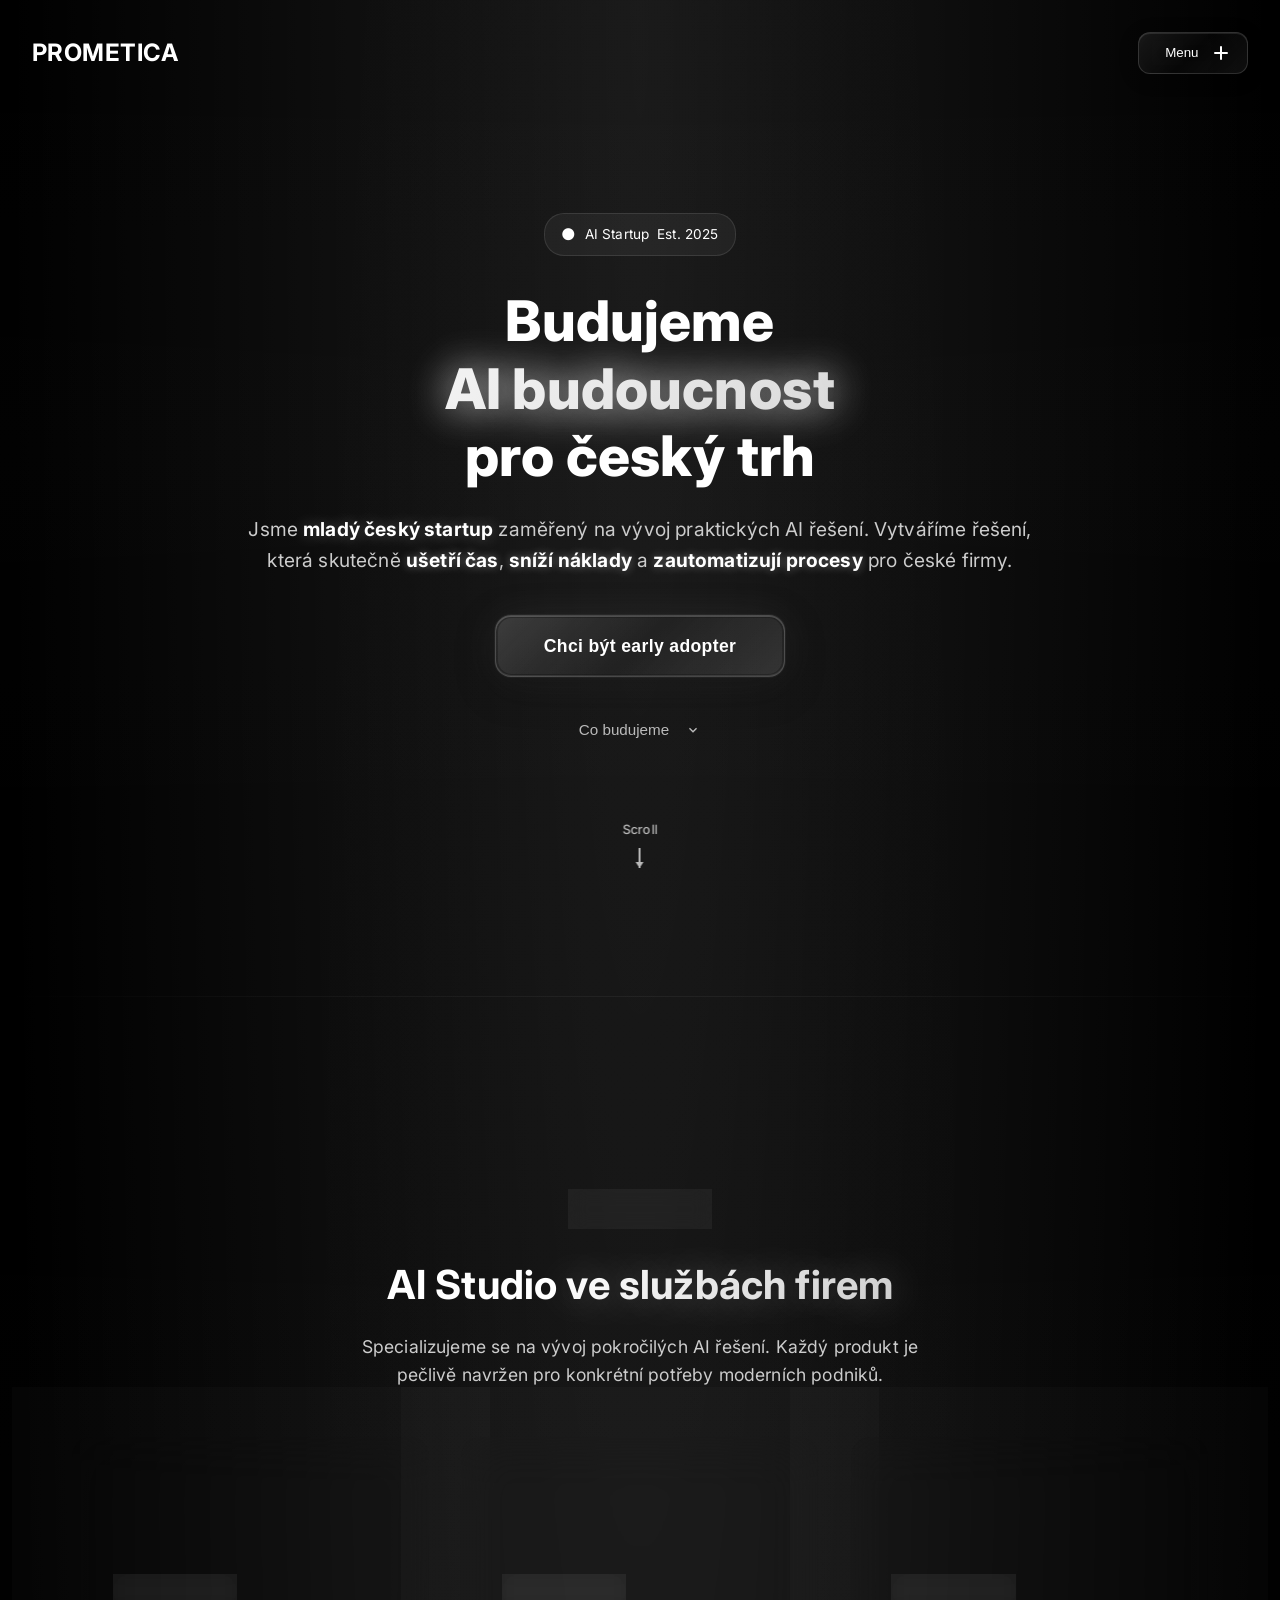
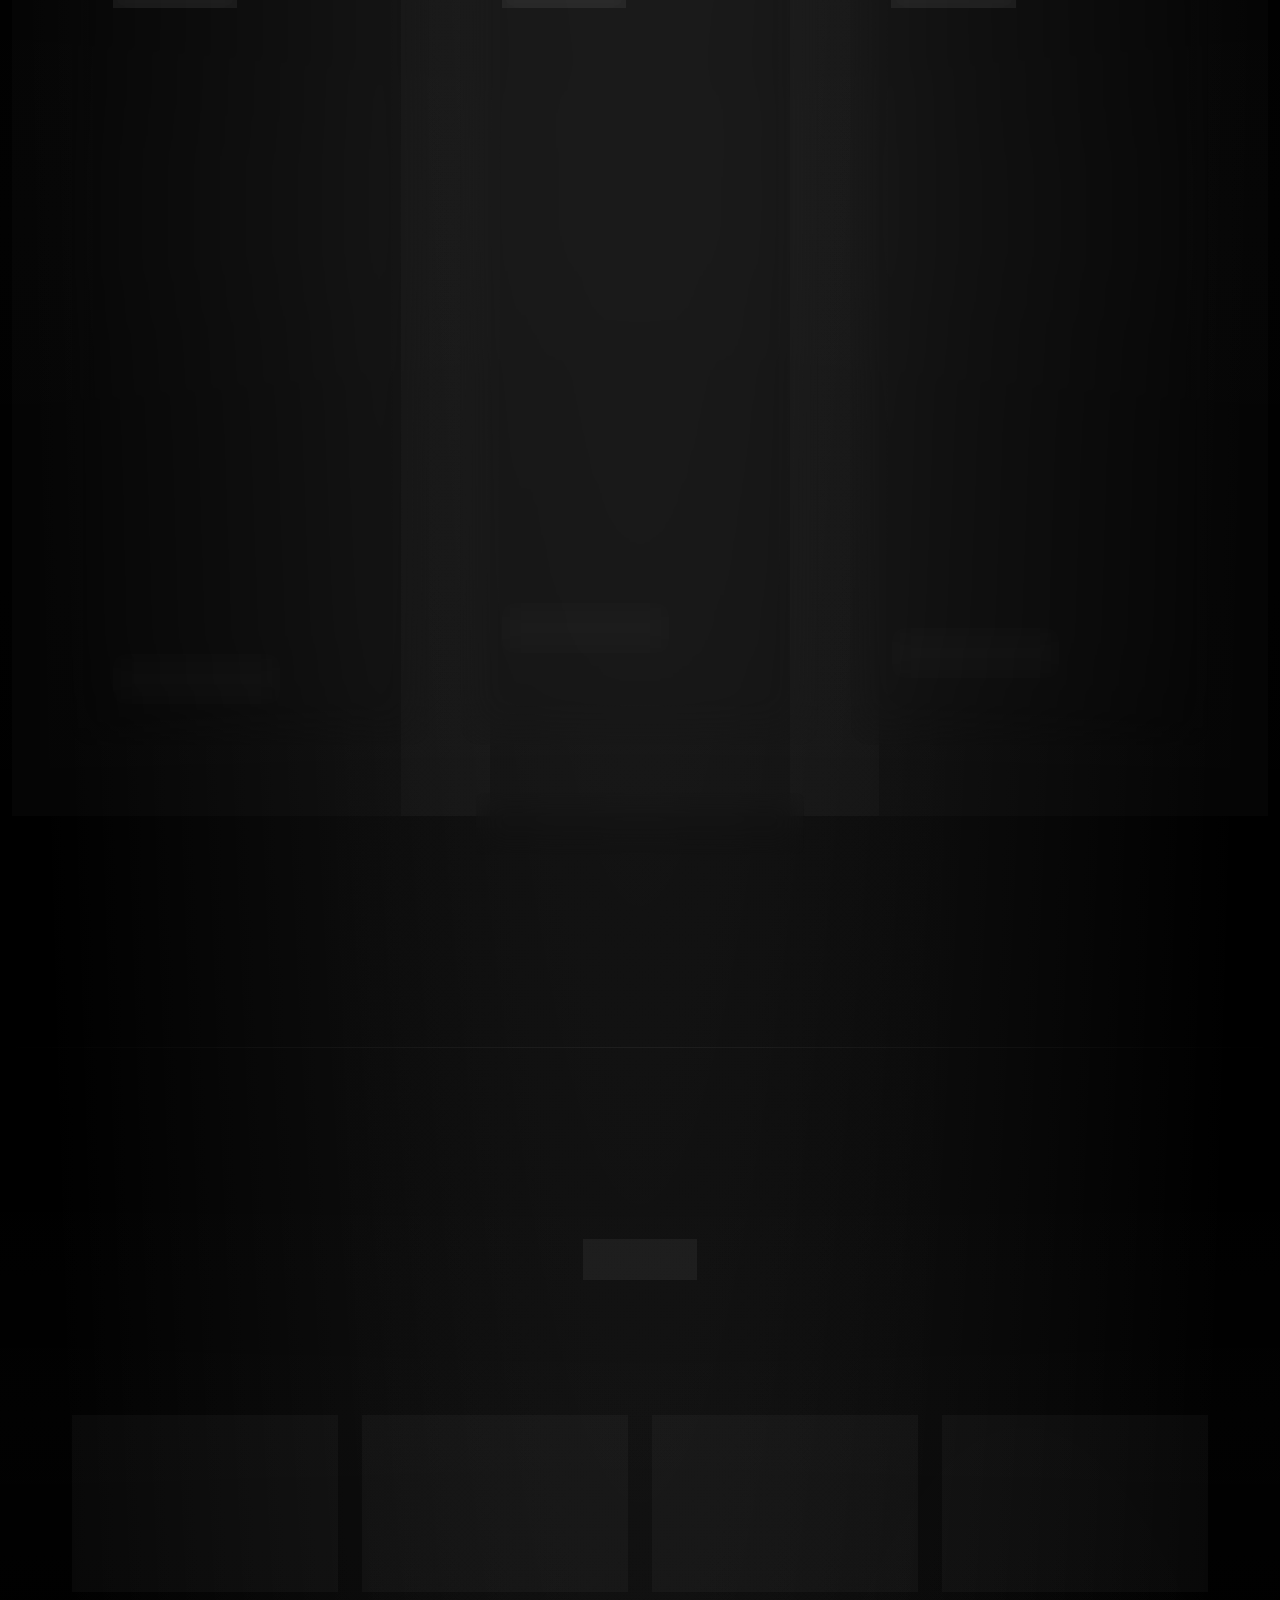
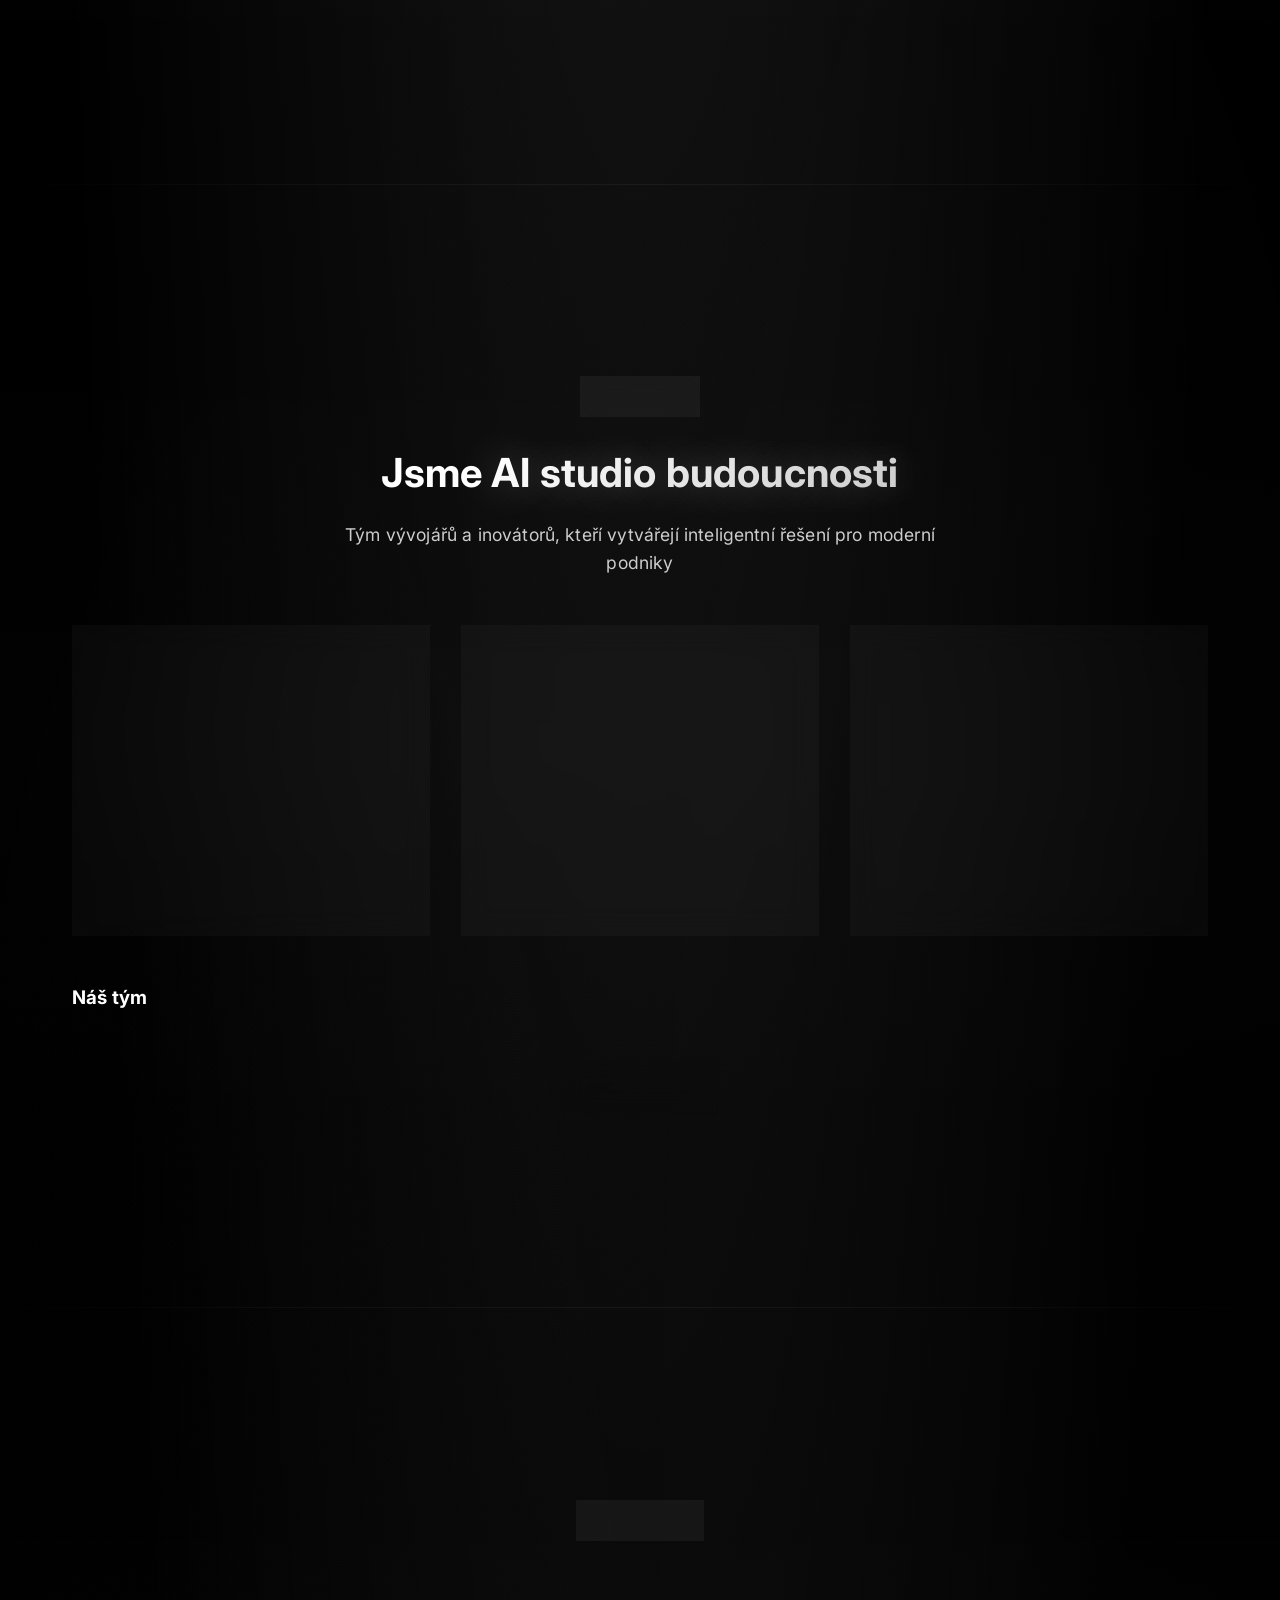
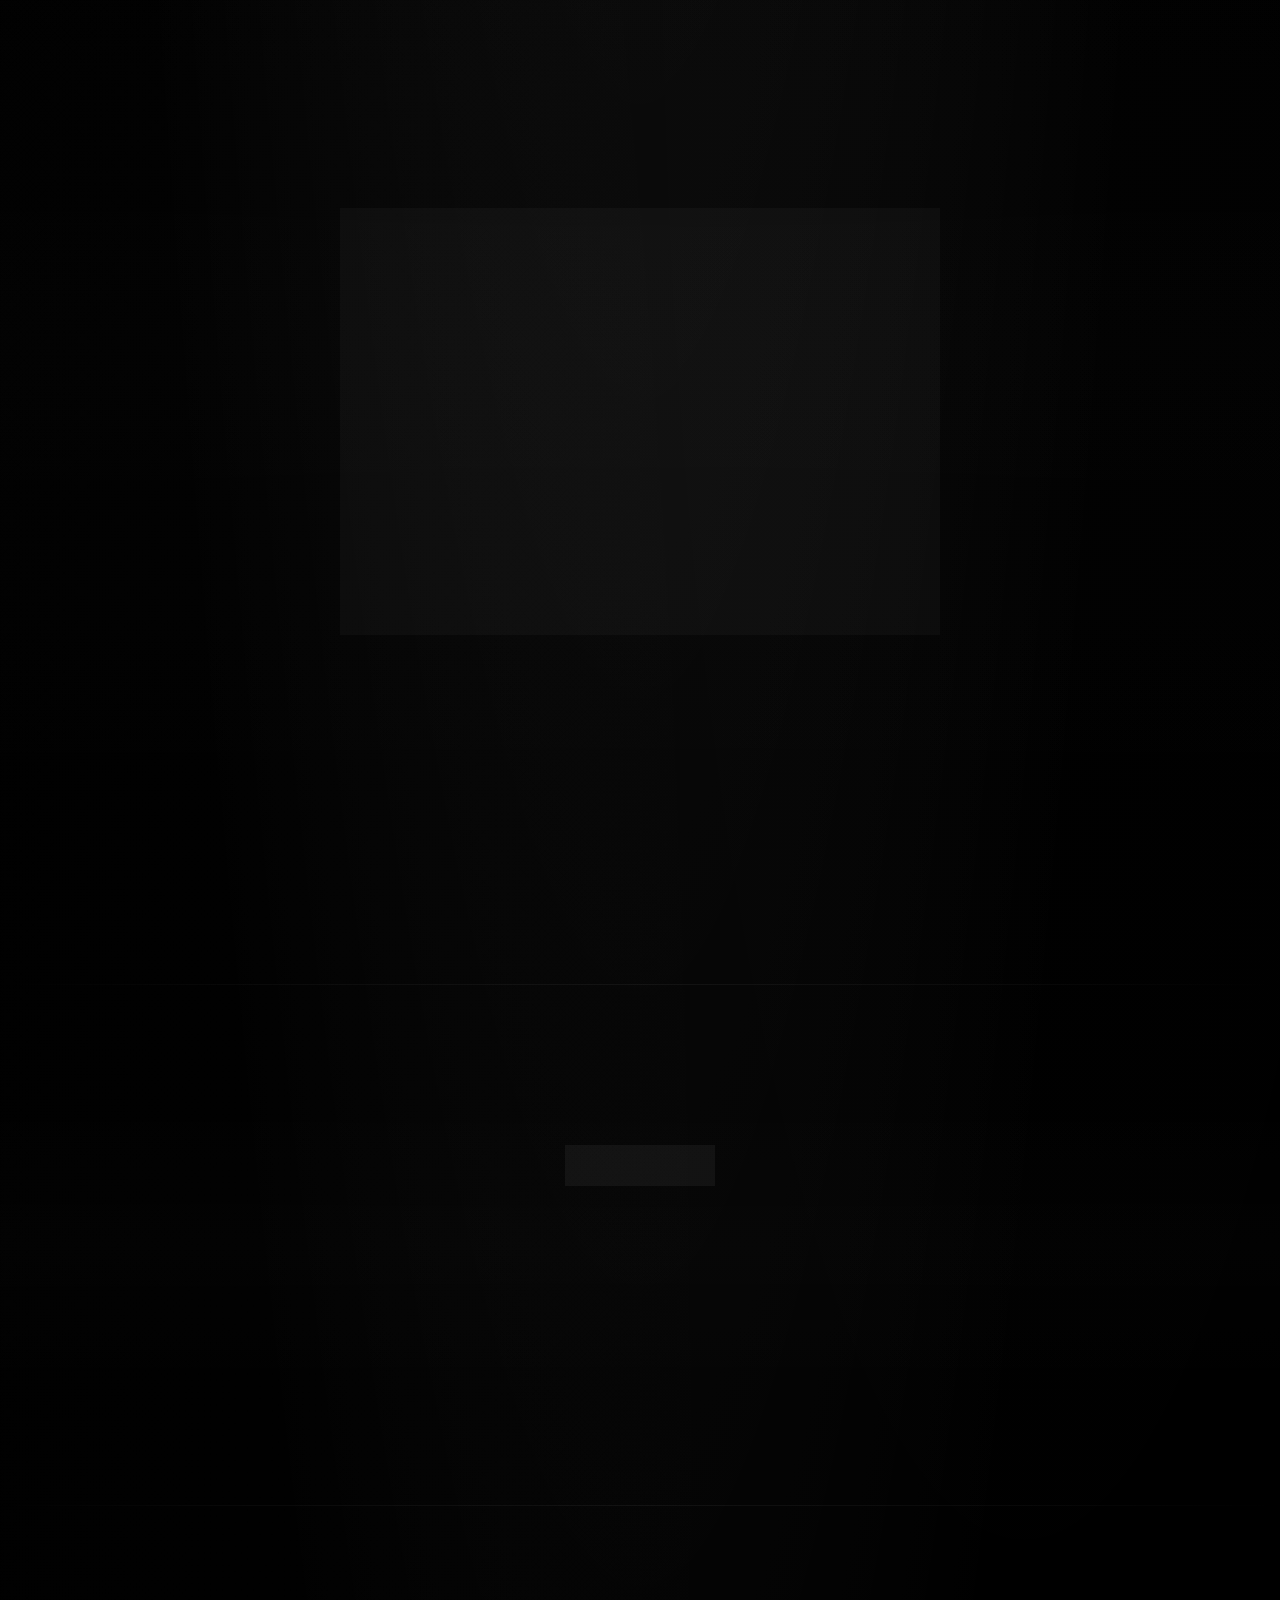
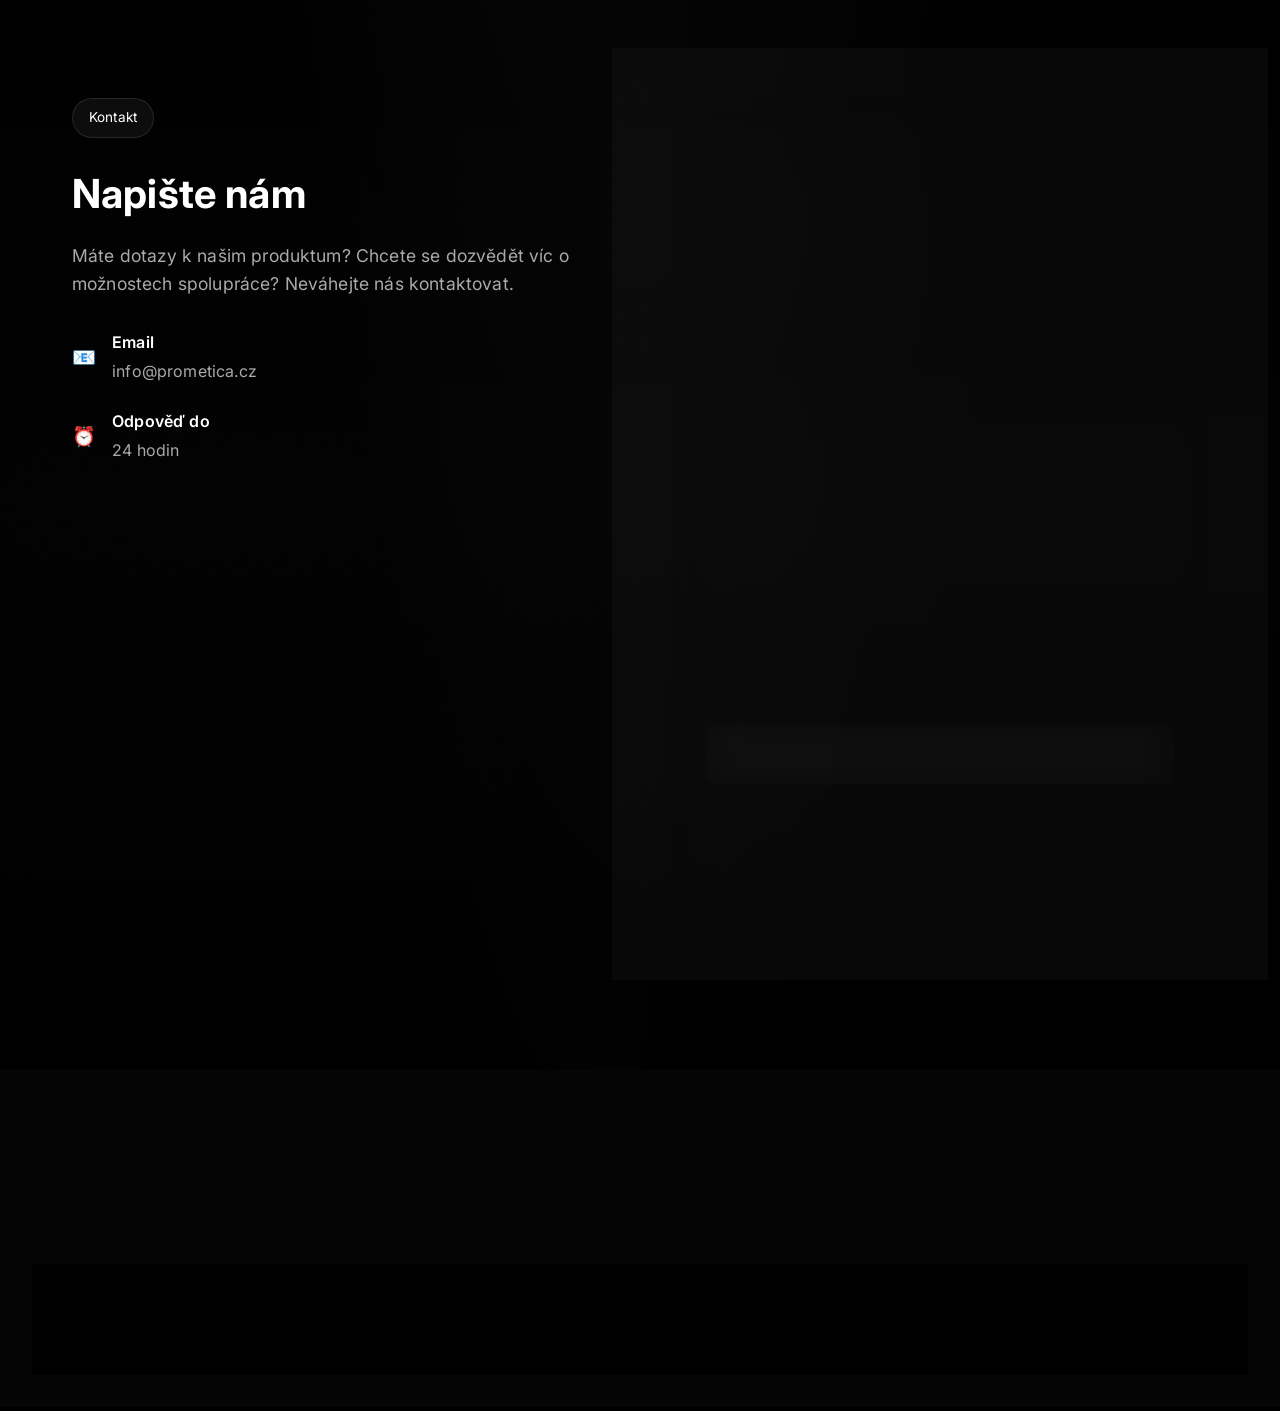
==== commit c9e7c15a: "Implement clean URLs without hash symbols - Updated .htaccess to redirect clean URLs (e.g., /contact" ====
--- a/index.html
+++ b/index.html
@@ -117,12 +117,12 @@
                     <strong>ušetří čas</strong>, <strong>sníží náklady</strong> a <strong>zautomatizují procesy</strong> pro české firmy.
                 </p>
                 <div class="hero-buttons">
-                    <button class="btn btn-primary btn-glass hero-cta-primary" onclick="document.querySelector('#contact').scrollIntoView({behavior: 'smooth'})">
+                    <button class="btn btn-primary btn-glass hero-cta-primary" onclick="navigateToSection('#contact')">
                         <span>Chci být early adopter</span>
                     </button>
                 </div>
                 <div class="hero-secondary-action">
-                    <button class="btn btn-link" onclick="document.querySelector('#solutions').scrollIntoView({behavior: 'smooth'})">
+                    <button class="btn btn-link" onclick="navigateToSection('#solutions')">
                         <span>Co budujeme</span>
                         <svg width="16" height="16" viewBox="0 0 24 24" fill="currentColor">
                             <path d="M7.41 8.59L12 13.17l4.59-4.58L18 10l-6 6-6-6 1.41-1.41z"/>
@@ -131,7 +131,7 @@
                 </div>
             </div>
         </div>
-        <div class="scroll-indicator" onclick="document.querySelector('#solutions').scrollIntoView({behavior: 'smooth'})">
+        <div class="scroll-indicator" onclick="navigateToSection('#solutions')">
             <div class="scroll-text">Scroll</div>
             <div class="scroll-arrow"></div>
         </div>
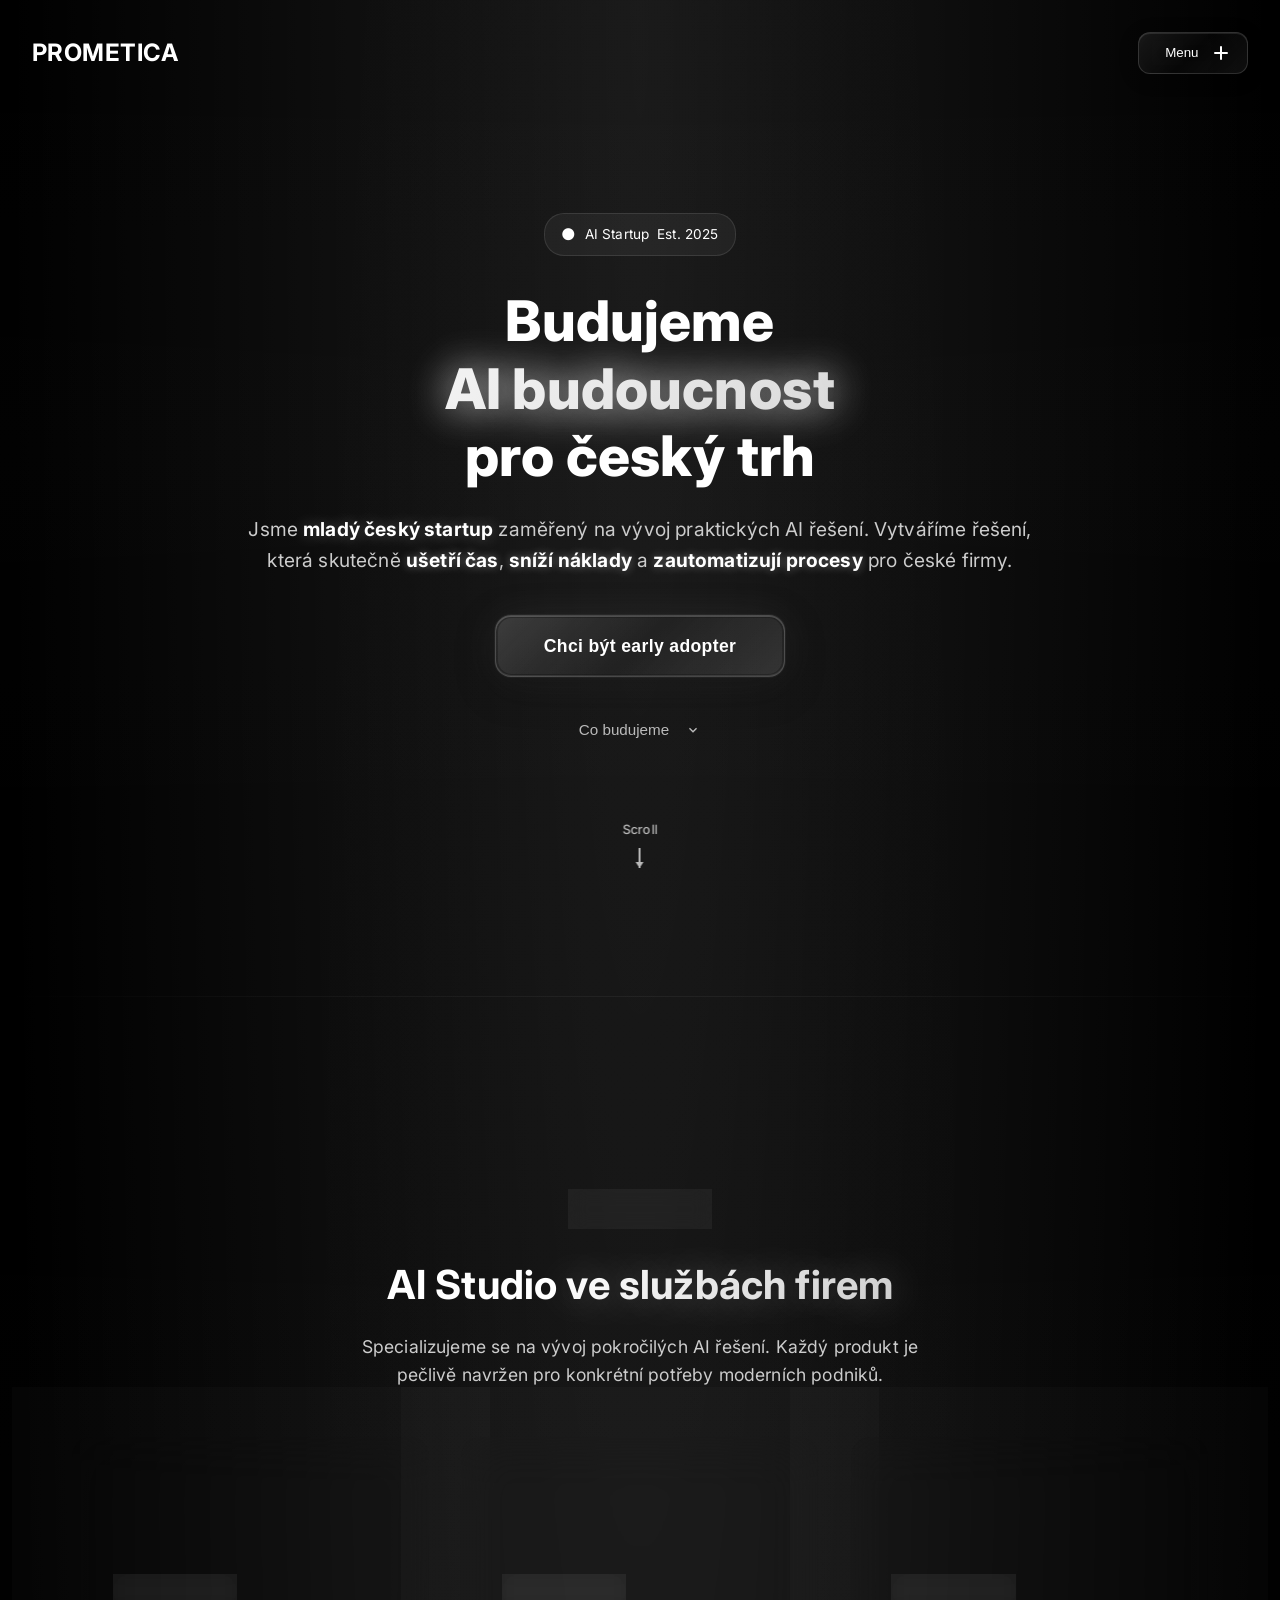
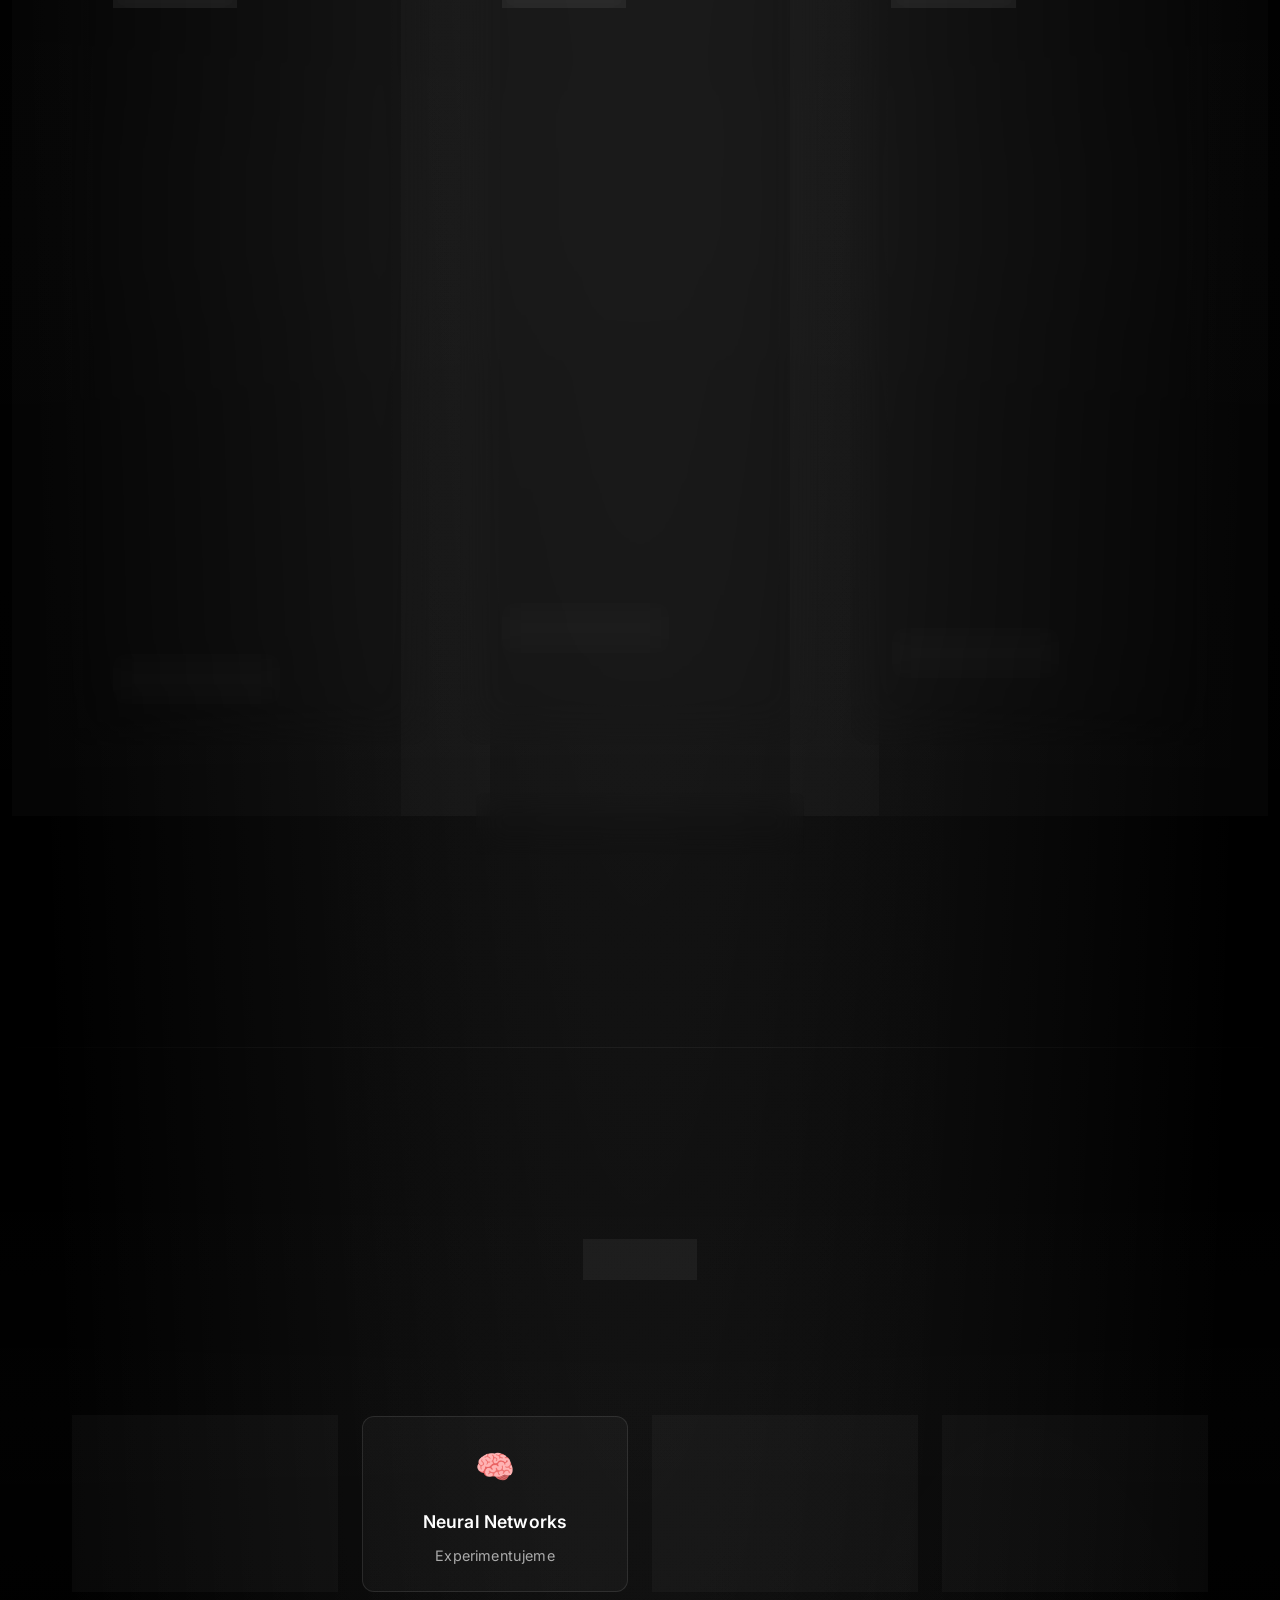
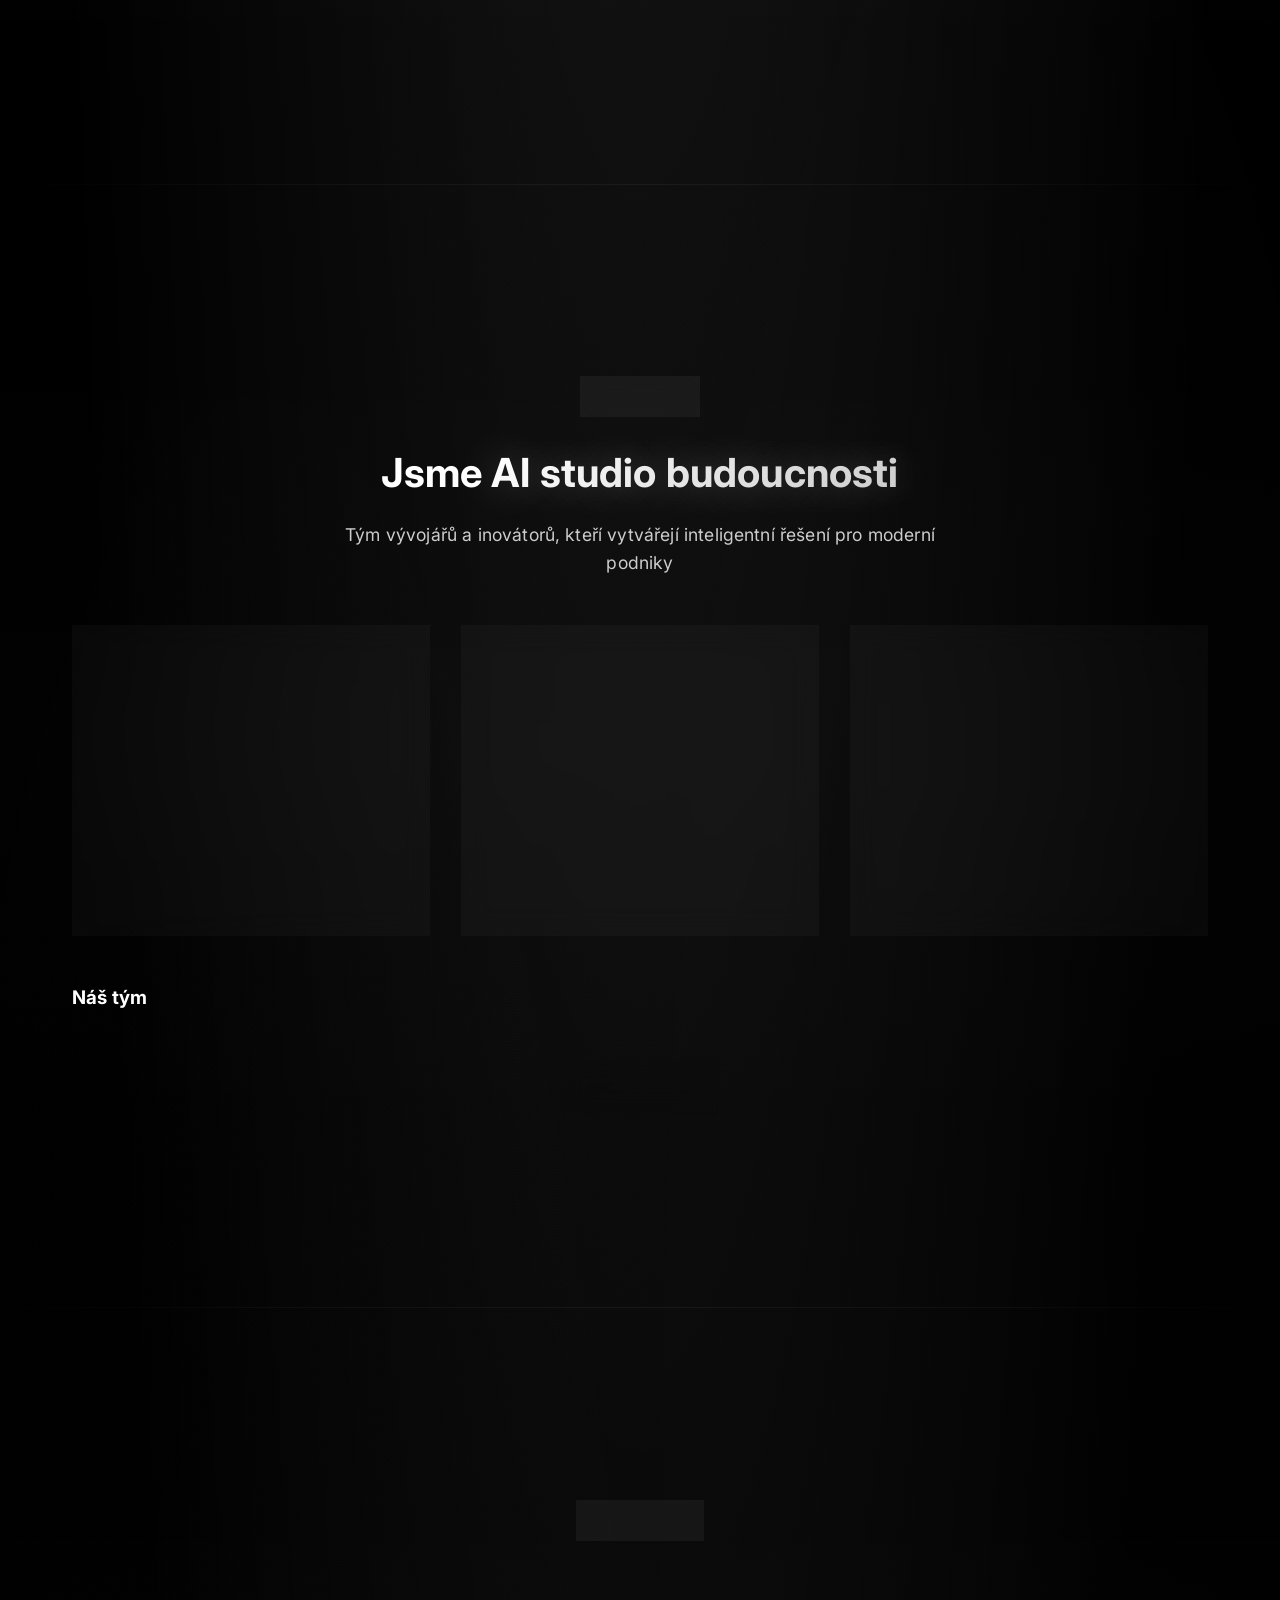
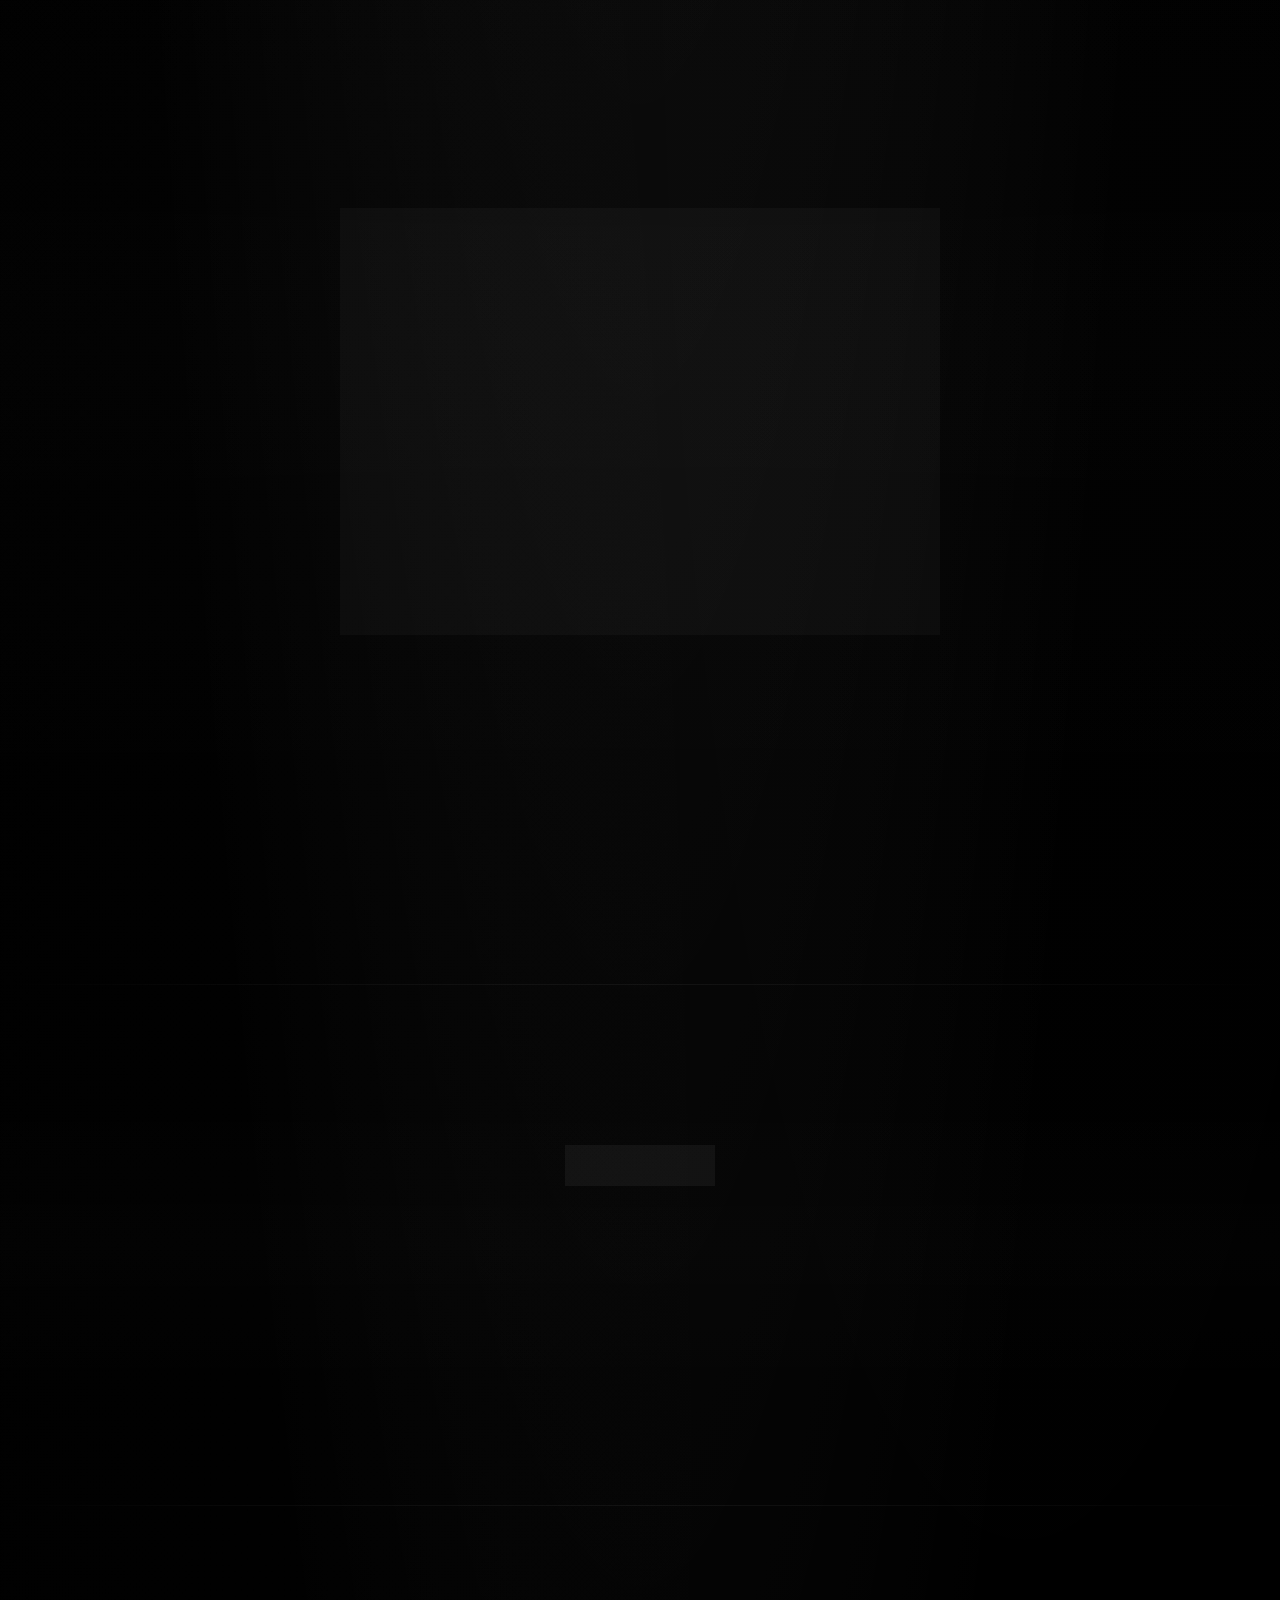
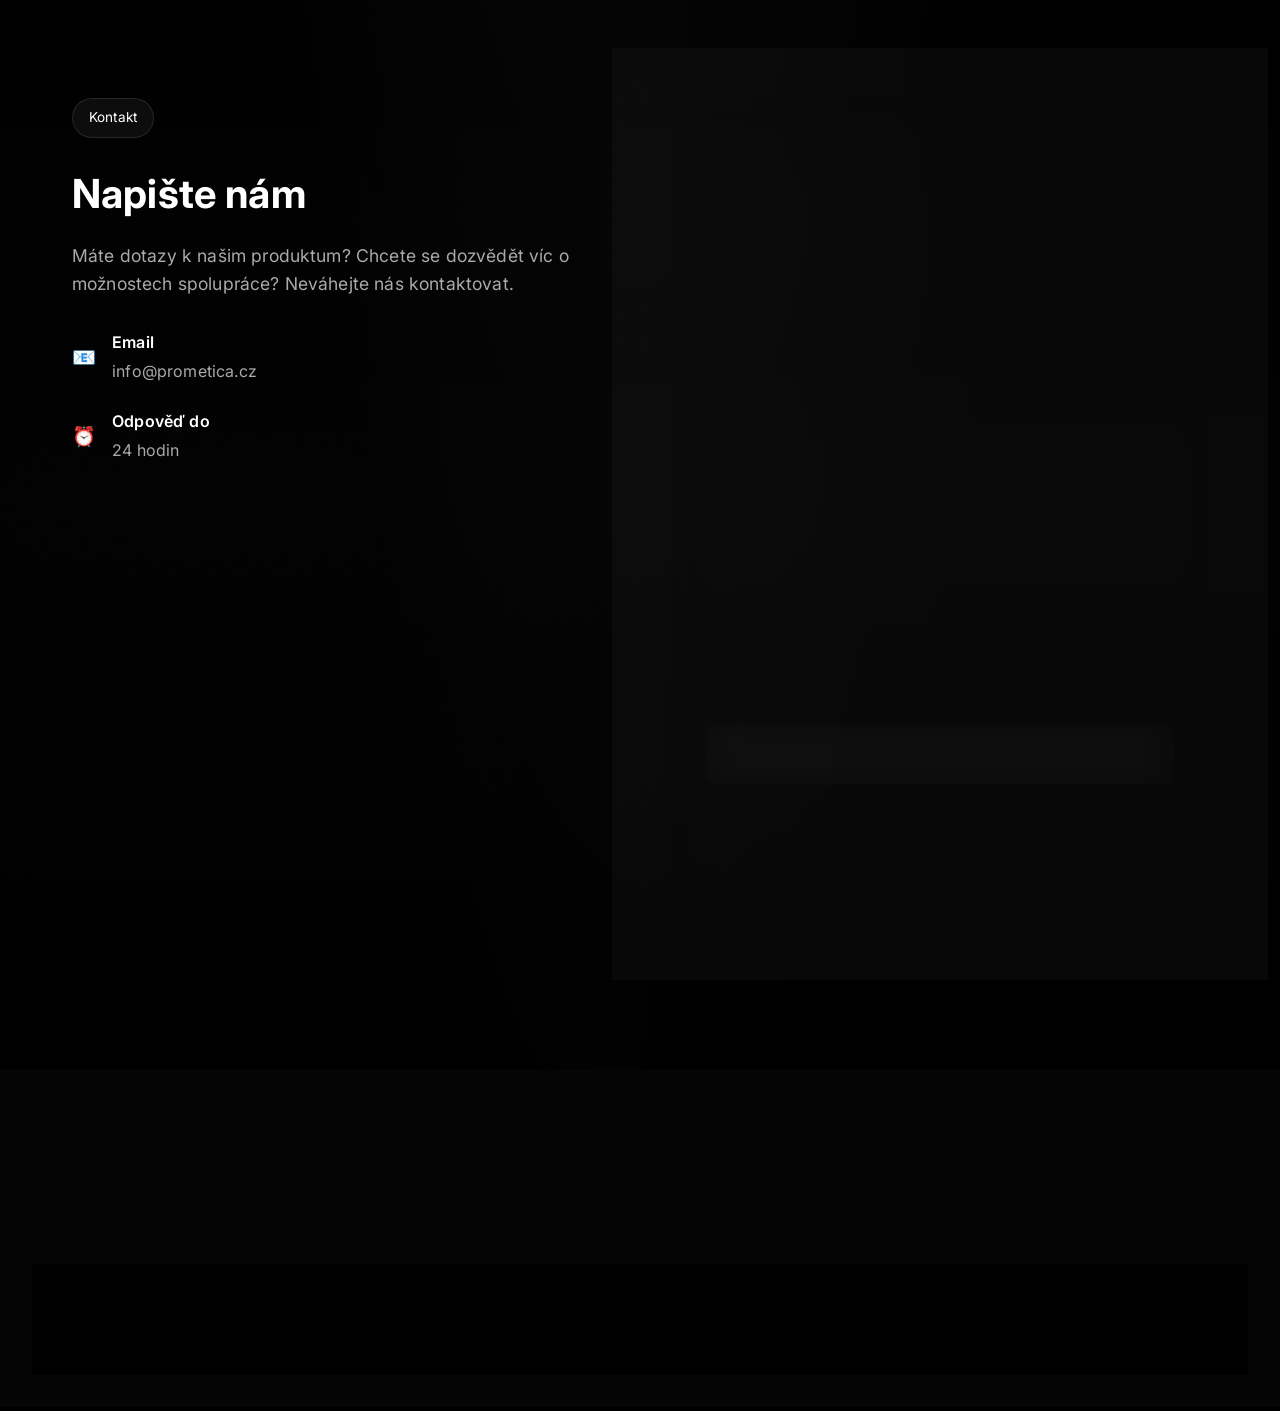
==== commit 38393b15: "Update all pages with clean URL navigation - Updated StaggeredMenu navigation across all HTML files " ====
--- a/index.html
+++ b/index.html
@@ -560,18 +560,18 @@
                 <div class="footer-section">
                     <h4>💡 Produkty ve vývoji</h4>
                     <ul>
-                        <li><a href="produkty.html#smartcall">📞 SmartCall (Ve vývoji)</a></li>
-                        <li><a href="produkty.html#financeiq">💰 FinanceGuard (Ve vývoji)</a></li>
-                        <li><a href="produkty.html#studymate">📚 StudyMate (Ve vývoji)</a></li>
+                        <li><a href="produkty#smartcall">📞 SmartCall (Ve vývoji)</a></li>
+                        <li><a href="produkty#financeiq">💰 FinanceGuard (Ve vývoji)</a></li>
+                        <li><a href="produkty#studymate">📚 StudyMate (Ve vývoji)</a></li>
                     </ul>
                 </div>
                 <div class="footer-section">
                     <h4>🏢 Studio</h4>
                     <ul>
                         <li><a href="about_us.html">👥 O nás</a></li>
-                        <li><a href="about_us.html#team">⭐ Tým</a></li>
+                        <li><a href="about_us#team">⭐ Tým</a></li>
                         <li><a href="blog.html">📝 Vývojový blog</a></li>
-                        <li><a href="#contact">✉️ Kontakt</a></li>
+                        <li><a href="/contact">✉️ Kontakt</a></li>
                     </ul>
                 </div>
                 <div class="footer-section">
@@ -618,11 +618,11 @@
                 position: 'right',
                 colors: ['#000000', '#1a1a1a'],
                 items: [
-                    { label: 'Domů', link: '#home', ariaLabel: 'Navigate to home section' },
-                    { label: 'Produkty', link: 'produkty.html', ariaLabel: 'View our products' },
-                    { label: 'O nás', link: 'about_us.html', ariaLabel: 'Learn about us' },
-                    { label: 'Blog', link: 'blog.html', ariaLabel: 'Read our blog' },
-                    { label: 'Kontakt', link: '#contact', ariaLabel: 'Contact us' }
+                    { label: 'Domů', link: '/', ariaLabel: 'Navigate to home section' },
+                    { label: 'Produkty', link: 'produkty', ariaLabel: 'View our products' },
+                    { label: 'O nás', link: 'about_us', ariaLabel: 'Learn about us' },
+                    { label: 'Blog', link: 'blog', ariaLabel: 'Read our blog' },
+                    { label: 'Kontakt', link: '/contact', ariaLabel: 'Contact us' }
                 ],
                 socialItems: [
                     { label: 'GitHub', link: '#' },
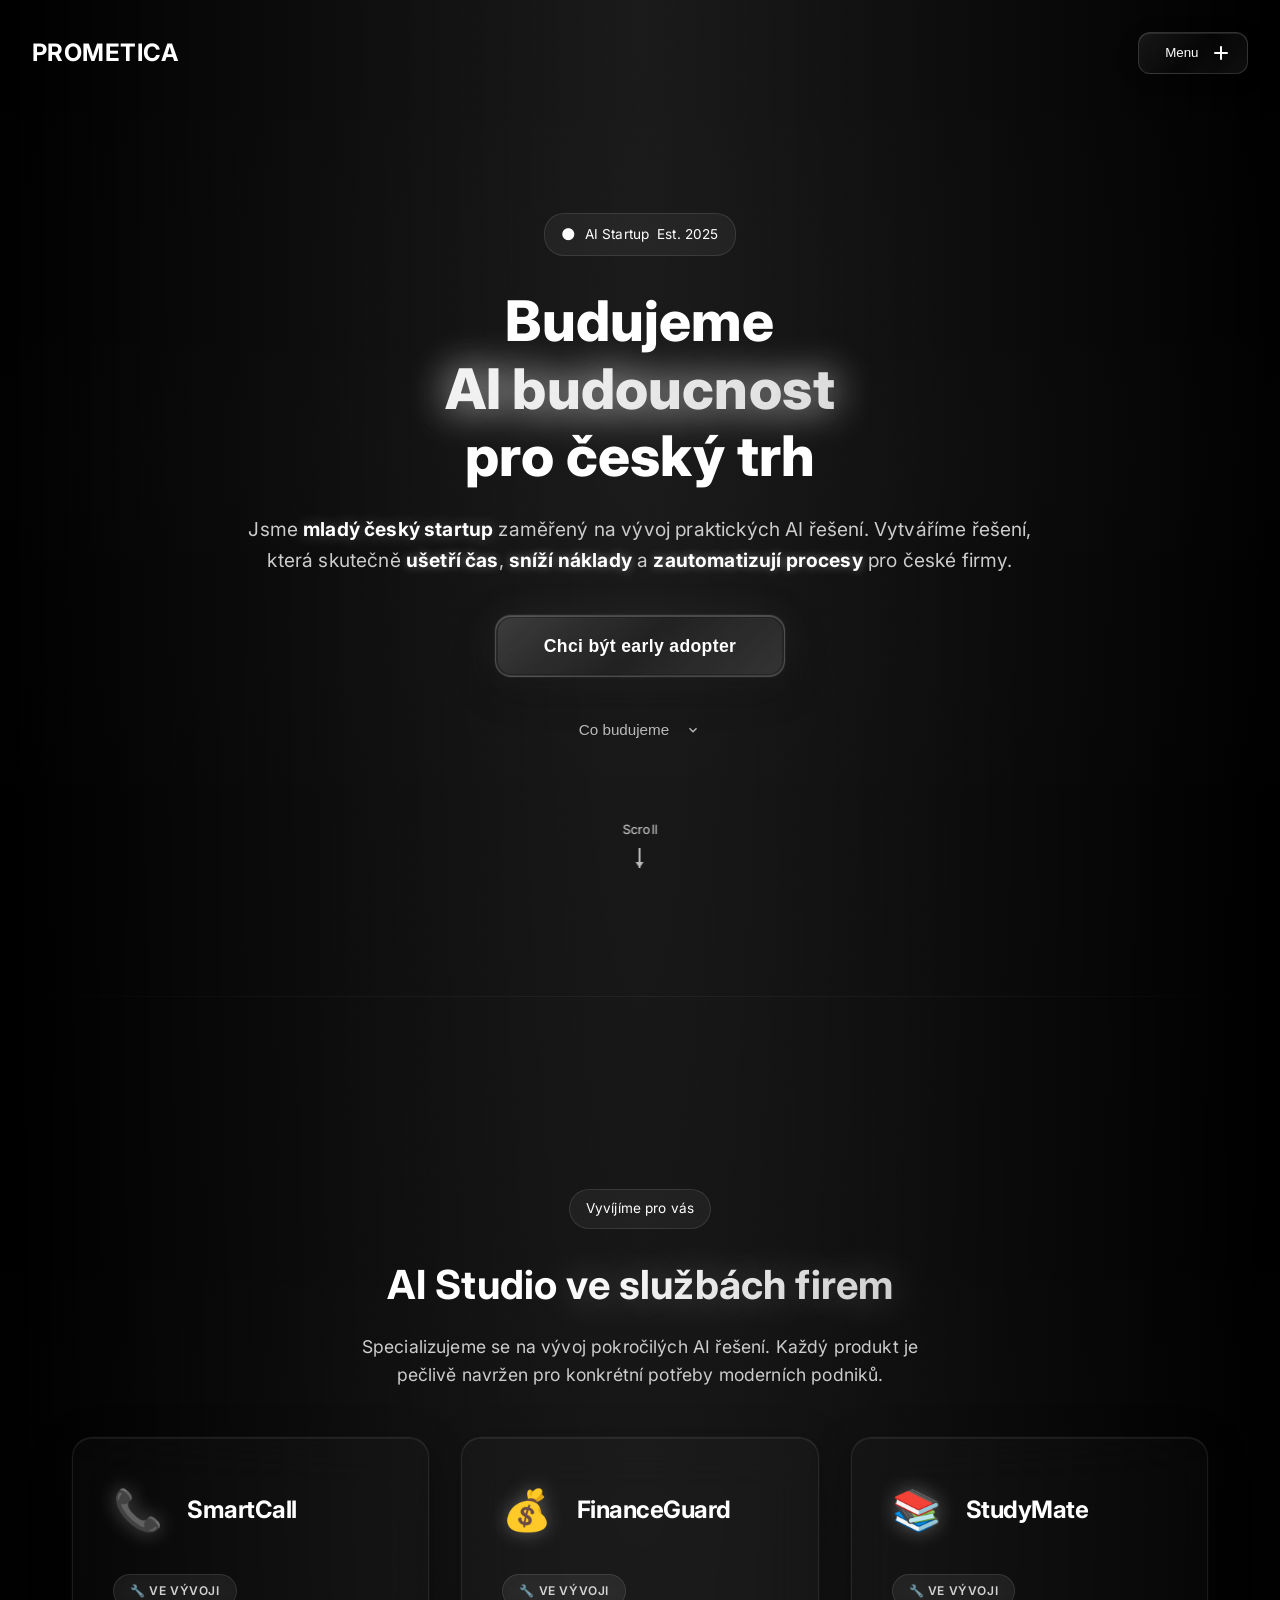
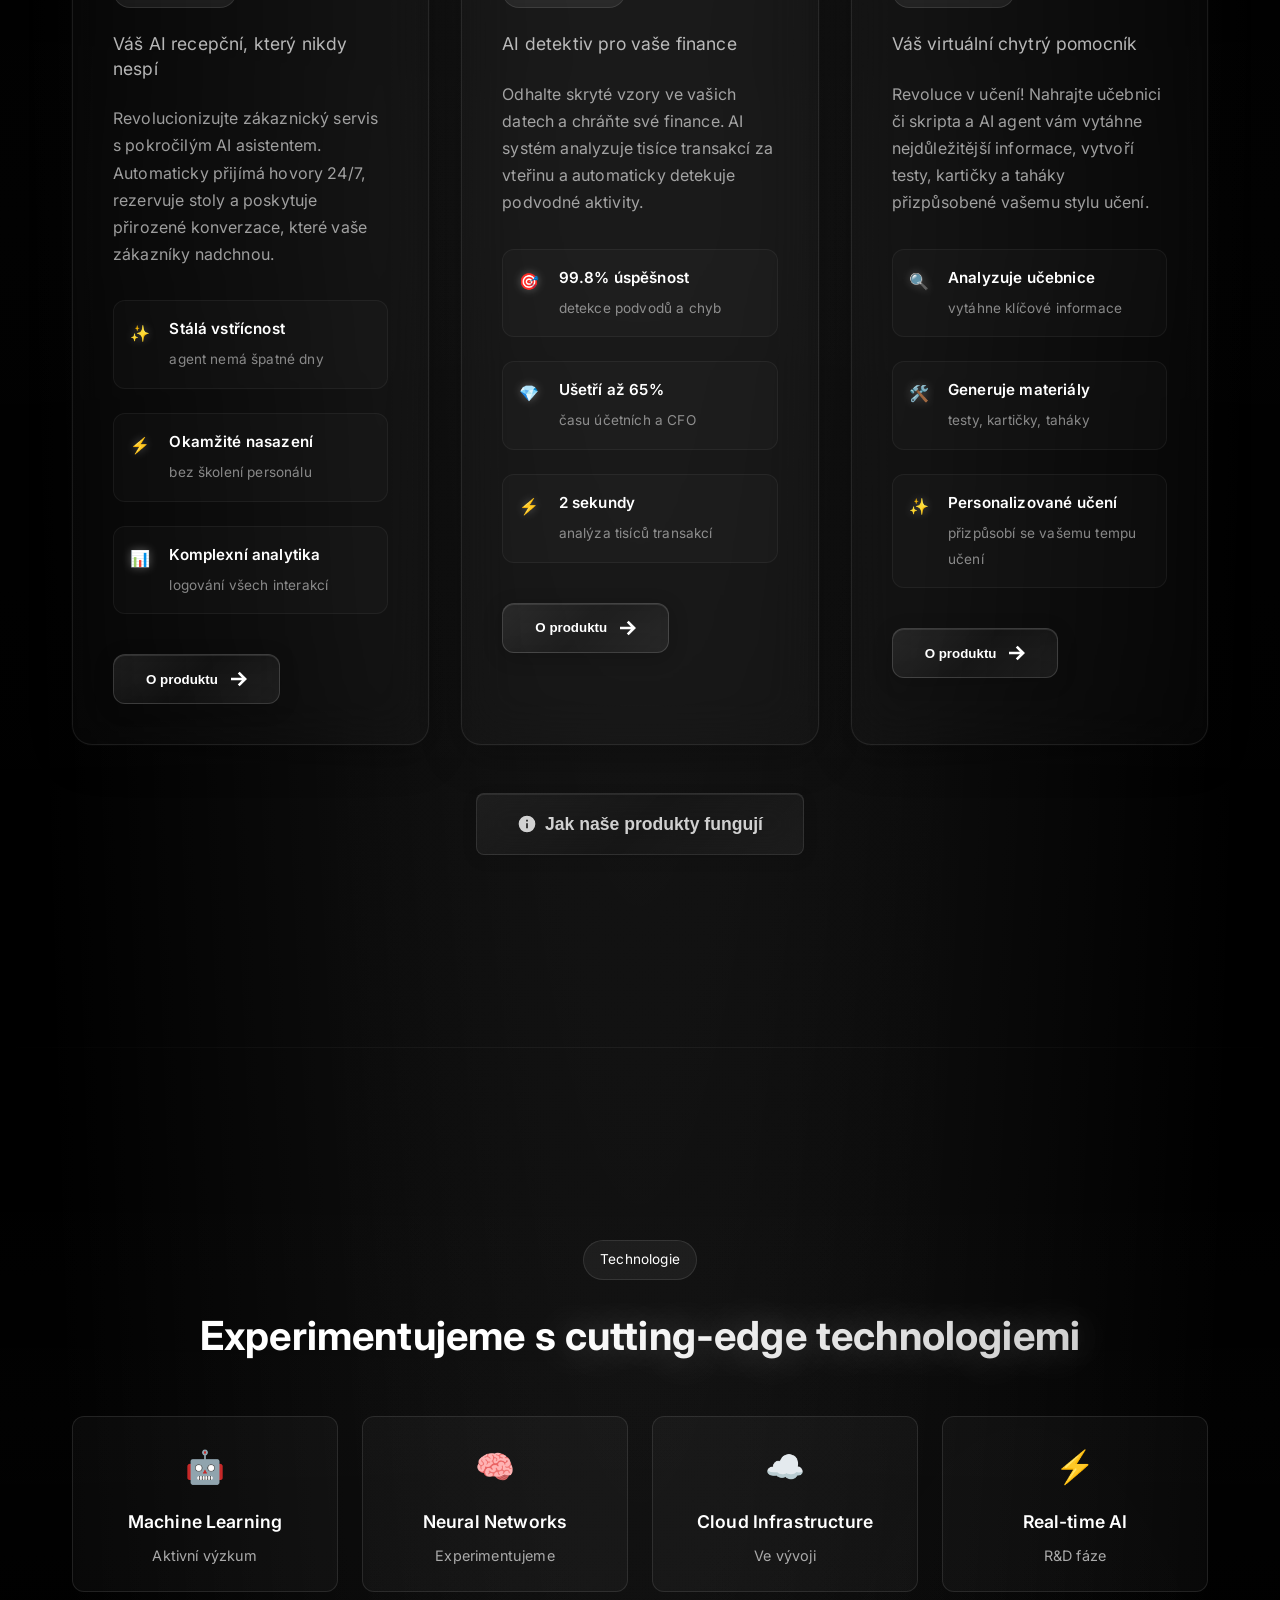
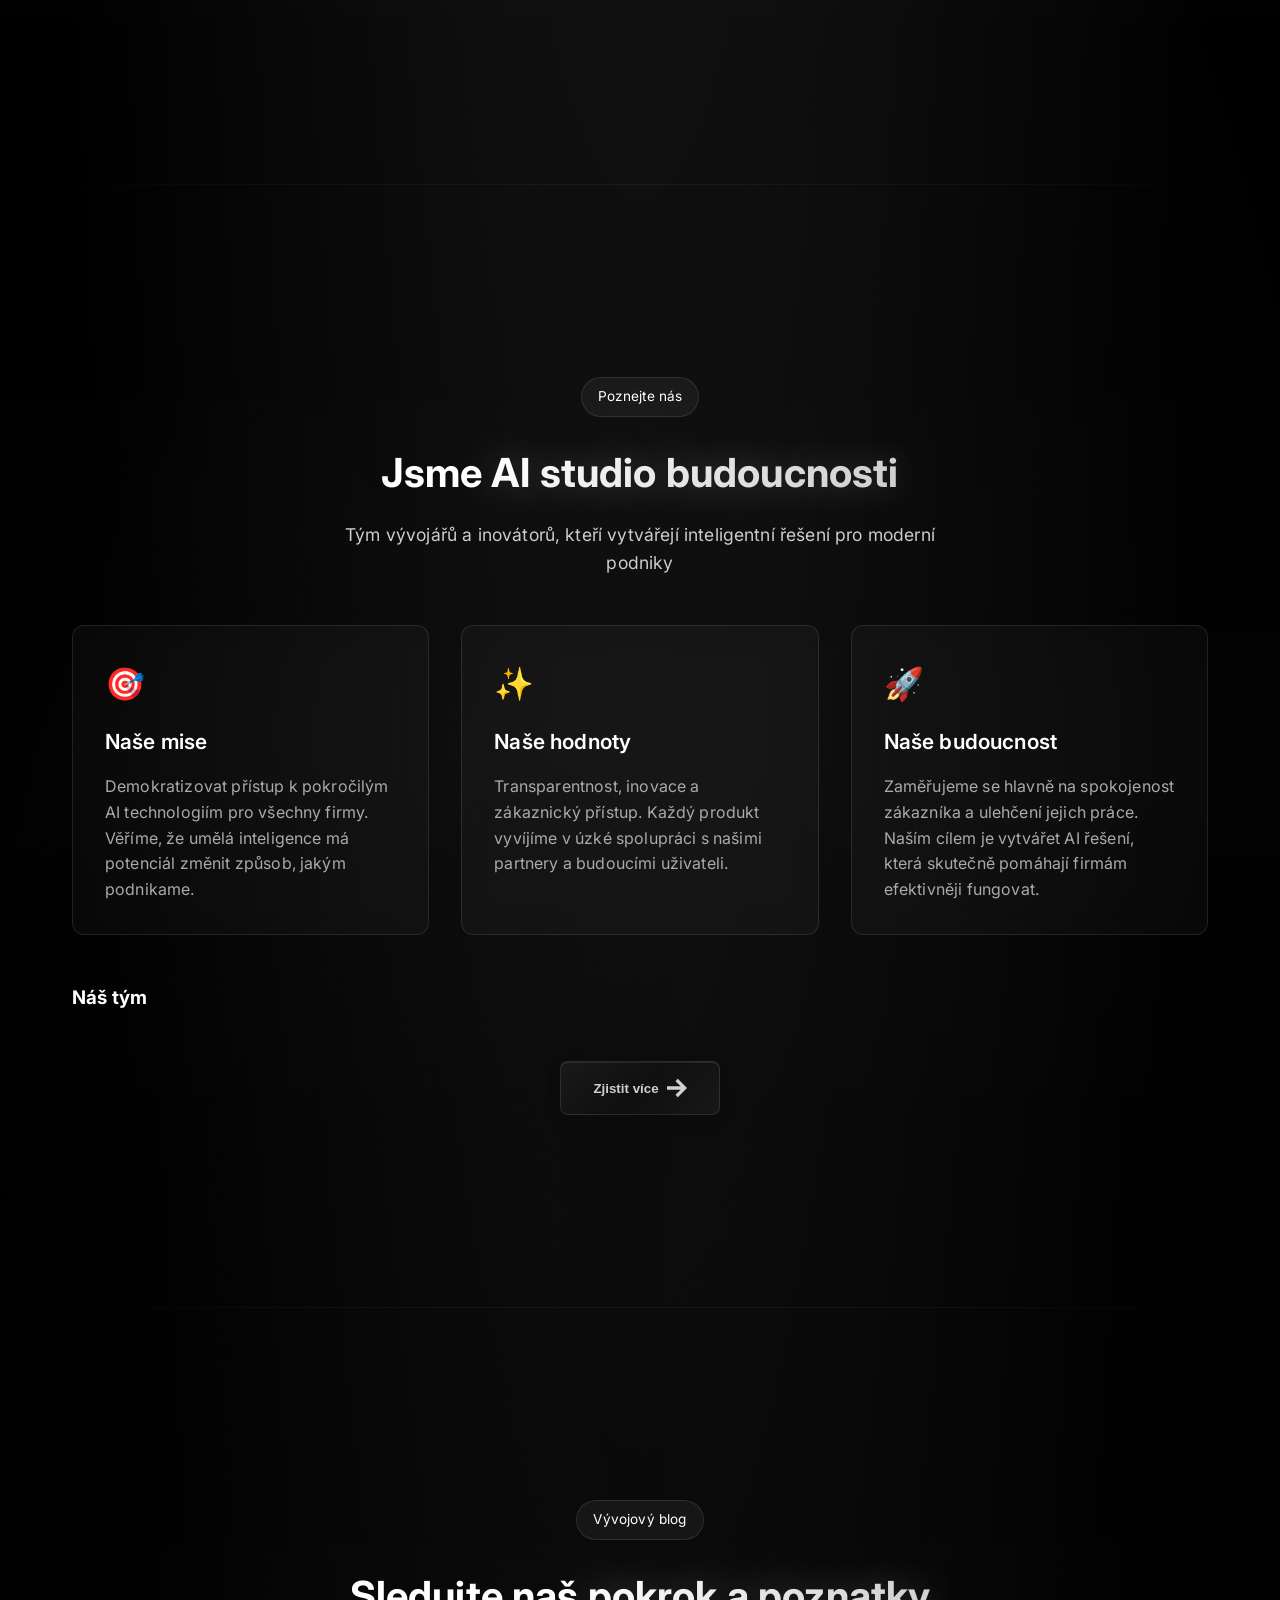
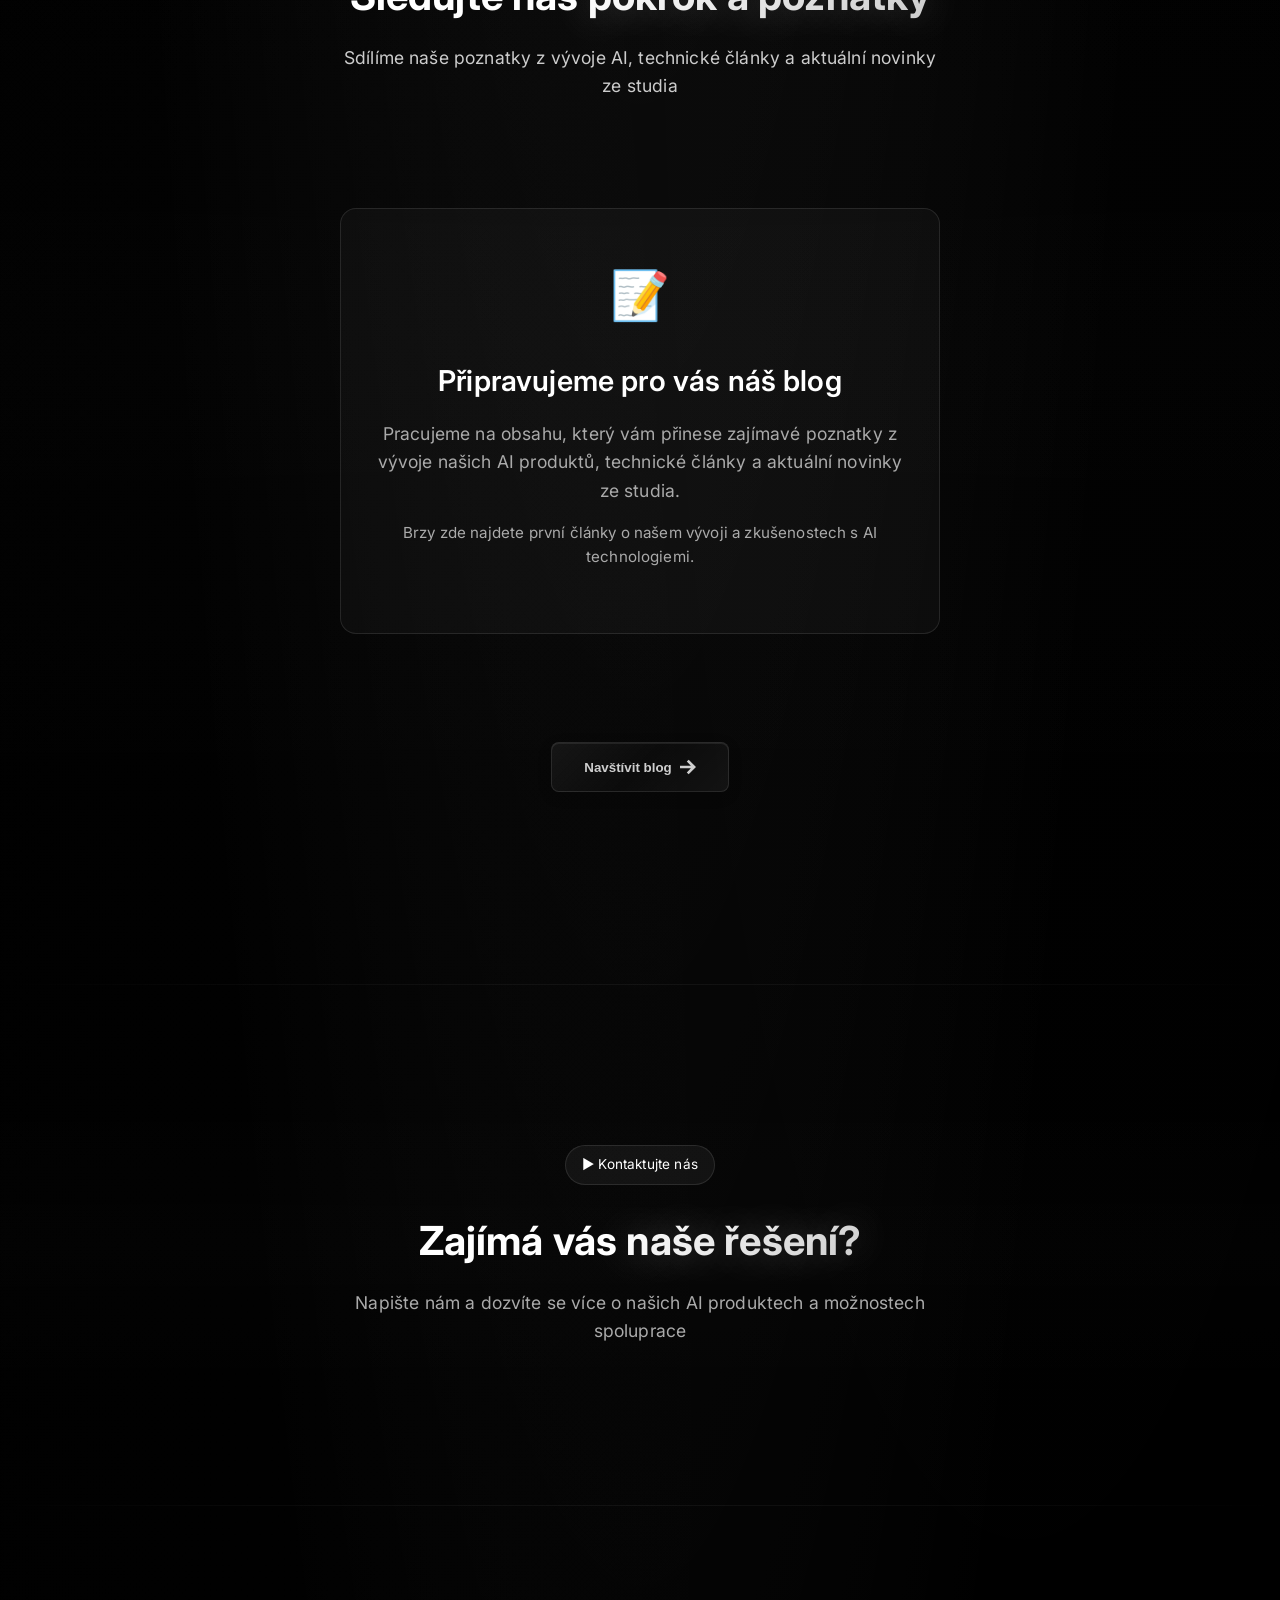
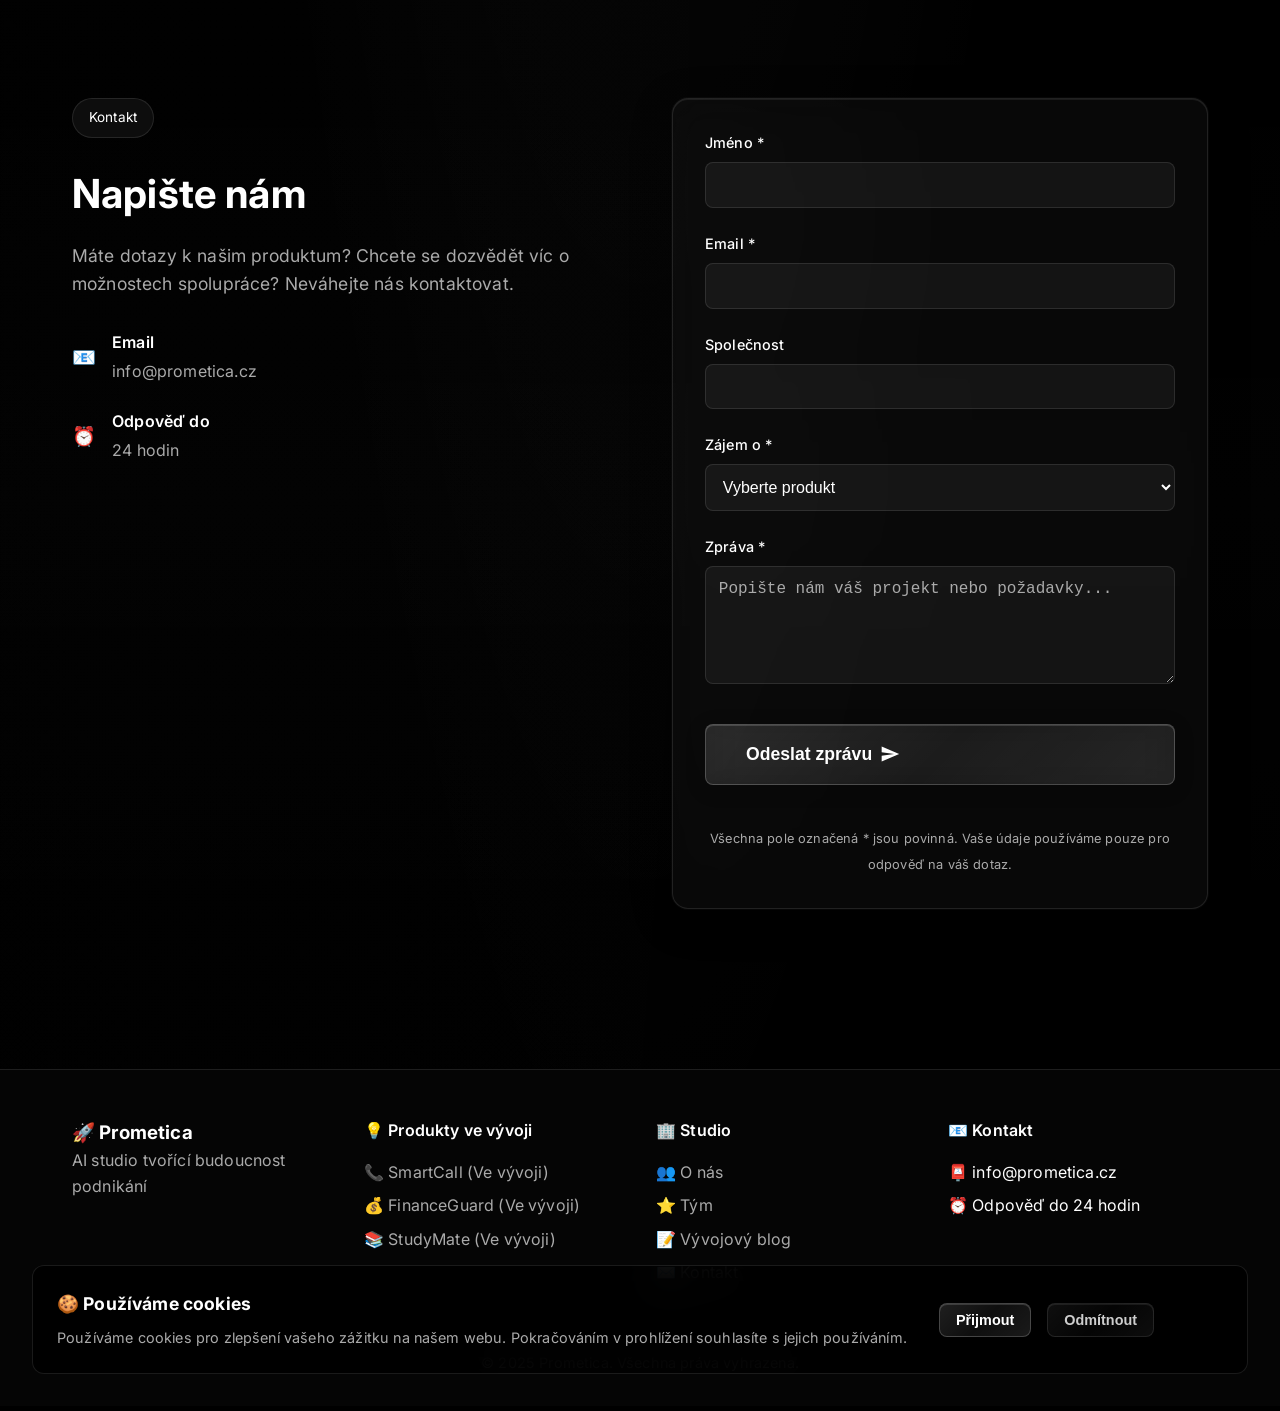
==== commit b6d90e1f: "Fix early adopter button navigation to contact section - Updated early adopter button to use scrollT" ====
--- a/index.html
+++ b/index.html
@@ -117,7 +117,7 @@
                     <strong>ušetří čas</strong>, <strong>sníží náklady</strong> a <strong>zautomatizují procesy</strong> pro české firmy.
                 </p>
                 <div class="hero-buttons">
-                    <button class="btn btn-primary btn-glass hero-cta-primary" onclick="navigateToSection('#contact')">
+                    <button class="btn btn-primary btn-glass hero-cta-primary" onclick="scrollToContact()">
                         <span>Chci být early adopter</span>
                     </button>
                 </div>
